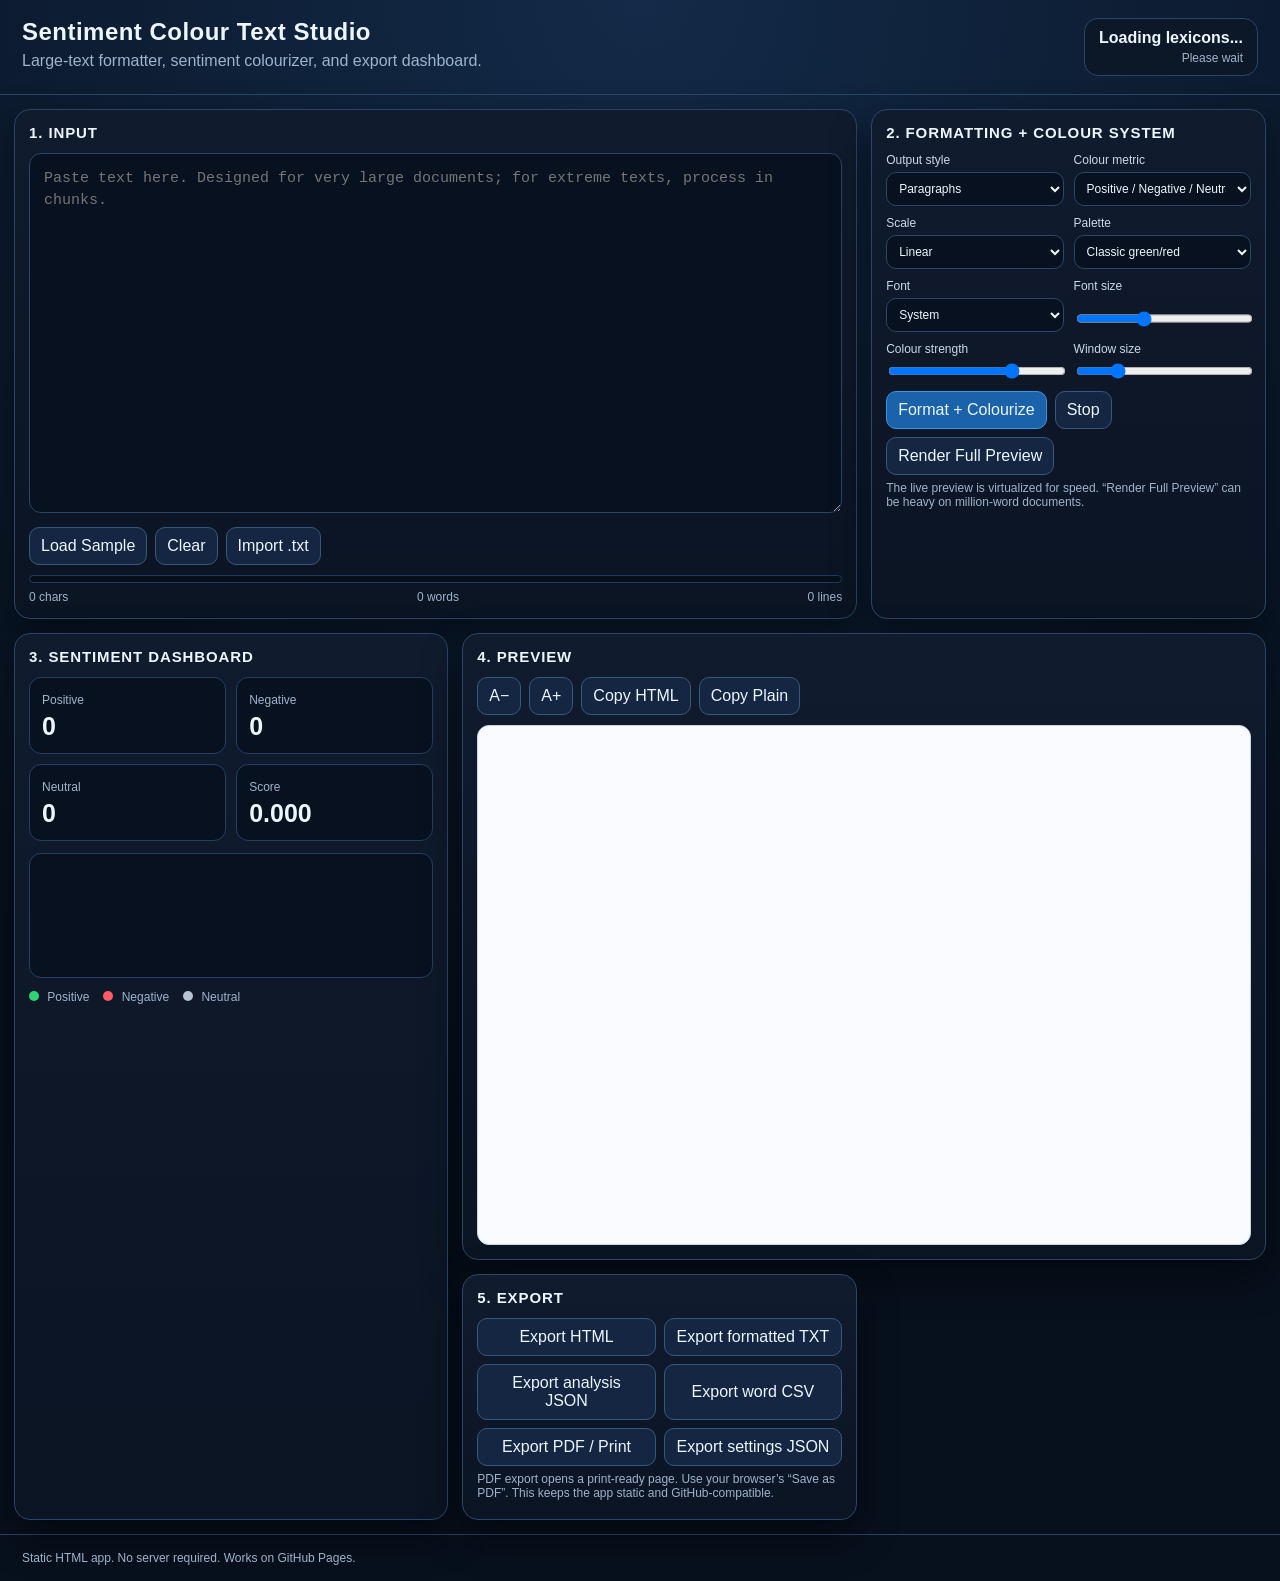
==== index.html @ 7f9155cd "Add files via upload" ====
<!doctype html>
<html lang="en">
<head>
<meta charset="utf-8">
<meta name="viewport" content="width=device-width, initial-scale=1">
<title>Sentiment Colour Text Studio</title>
<link rel="stylesheet" href="style.css">
</head>
<body>
<header class="topbar">
  <div>
    <h1>Sentiment Colour Text Studio</h1>
    <p>Large-text formatter, sentiment colourizer, and export dashboard.</p>
  </div>
  <div class="status-card">
    <b id="readyState">Loading lexicons...</b>
    <span id="lexiconStats">Please wait</span>
  </div>
</header>

<main class="layout">
  <section class="panel input-panel">
    <h2>1. Input</h2>
    <textarea id="inputText" spellcheck="true" placeholder="Paste text here. Designed for very large documents; for extreme texts, process in chunks."></textarea>
    <div class="row">
      <button id="sampleBtn">Load Sample</button>
      <button id="clearBtn">Clear</button>
      <label class="file">
        Import .txt
        <input id="fileInput" type="file" accept=".txt,.md,.csv,.html">
      </label>
    </div>
    <div class="meter">
      <div id="limitBar"></div>
    </div>
    <div class="mini-stats">
      <span id="charCount">0 chars</span>
      <span id="wordCount">0 words</span>
      <span id="lineCount">0 lines</span>
    </div>
  </section>

  <section class="panel controls-panel">
    <h2>2. Formatting + Colour System</h2>
    <div class="control-grid">
      <label>Output style
        <select id="formatMode">
          <option value="paragraphs">Paragraphs</option>
          <option value="sentences">Sentence blocks</option>
          <option value="poetry">Line preserved</option>
          <option value="compact">Compact flowing text</option>
        </select>
      </label>
      <label>Colour metric
        <select id="metricMode">
          <option value="sentiment">Positive / Negative / Neutral</option>
          <option value="intensity">Sentiment intensity</option>
          <option value="density">Local sentiment density</option>
          <option value="random">Random word colour</option>
          <option value="hybrid">Hybrid sentiment + random</option>
        </select>
      </label>
      <label>Scale
        <select id="scaleMode">
          <option value="linear">Linear</option>
          <option value="sqrt">Square-root</option>
          <option value="log">Logarithmic</option>
          <option value="binary">Binary</option>
        </select>
      </label>
      <label>Palette
        <select id="paletteMode">
          <option value="classic">Classic green/red</option>
          <option value="heat">Heat map</option>
          <option value="coolwarm">Cool / Warm</option>
          <option value="neon">Neon</option>
          <option value="print">Print-safe</option>
        </select>
      </label>
      <label>Font
        <select id="fontMode">
          <option value="system">System</option>
          <option value="serif">Serif</option>
          <option value="mono">Monospace</option>
          <option value="book">Book style</option>
        </select>
      </label>
      <label>Font size
        <input id="fontSize" type="range" min="12" max="28" value="18">
      </label>
      <label>Colour strength
        <input id="strength" type="range" min="0" max="100" value="72">
      </label>
      <label>Window size
        <input id="windowSize" type="range" min="3" max="31" step="2" value="9">
      </label>
    </div>
    <div class="row">
      <button id="processBtn" class="primary">Format + Colourize</button>
      <button id="stopBtn">Stop</button>
      <button id="renderAllBtn">Render Full Preview</button>
    </div>
    <p class="note">The live preview is virtualized for speed. “Render Full Preview” can be heavy on million-word documents.</p>
  </section>

  <section class="panel dashboard-panel">
    <h2>3. Sentiment Dashboard</h2>
    <div class="cards">
      <div class="card"><span>Positive</span><b id="posCount">0</b></div>
      <div class="card"><span>Negative</span><b id="negCount">0</b></div>
      <div class="card"><span>Neutral</span><b id="neuCount">0</b></div>
      <div class="card"><span>Score</span><b id="score">0.000</b></div>
    </div>
    <canvas id="chart" width="720" height="220"></canvas>
    <div class="legend">
      <span><i class="pos"></i> Positive</span>
      <span><i class="neg"></i> Negative</span>
      <span><i class="neu"></i> Neutral</span>
    </div>
  </section>

  <section class="panel preview-panel">
    <h2>4. Preview</h2>
    <div class="toolbar">
      <button id="zoomOut">A−</button>
      <button id="zoomIn">A+</button>
      <button id="copyHtmlBtn">Copy HTML</button>
      <button id="copyPlainBtn">Copy Plain</button>
    </div>
    <article id="preview" class="preview"></article>
  </section>

  <section class="panel exports-panel">
    <h2>5. Export</h2>
    <div class="export-grid">
      <button id="exportHtml">Export HTML</button>
      <button id="exportTxt">Export formatted TXT</button>
      <button id="exportJson">Export analysis JSON</button>
      <button id="exportCsv">Export word CSV</button>
      <button id="exportPdf">Export PDF / Print</button>
      <button id="exportProject">Export settings JSON</button>
    </div>
    <p class="note">PDF export opens a print-ready page. Use your browser’s “Save as PDF”. This keeps the app static and GitHub-compatible.</p>
  </section>
</main>

<footer>
  <span>Static HTML app. No server required. Works on GitHub Pages.</span>
</footer>

<script src="app.js"></script>
</body>
</html>
---- style.css ----
:root{
  --bg:#07101d;--panel:#101b2e;--panel2:#16243a;--line:#2b4568;--text:#edf5ff;--muted:#9eb3cc;
  --blue:#2e90ff;--green:#2bd576;--red:#ff5a66;--orange:#ff9f2e;--neutral:#b5c2d1;
}
*{box-sizing:border-box}
body{margin:0;background:radial-gradient(circle at top,#132a48,#07101d 65%);color:var(--text);font-family:Inter,Segoe UI,Arial,sans-serif}
.topbar{display:flex;justify-content:space-between;align-items:center;padding:18px 22px;border-bottom:1px solid var(--line);gap:16px}
h1{margin:0;font-size:24px;letter-spacing:.02em} h2{margin:0 0 12px;font-size:15px;letter-spacing:.06em;text-transform:uppercase}
p{margin:.35rem 0;color:var(--muted)} .status-card{border:1px solid var(--line);border-radius:14px;background:#0c1728;padding:10px 14px;text-align:right}
.status-card span{display:block;color:var(--muted);font-size:12px;margin-top:4px}
.layout{display:grid;grid-template-columns:1.1fr 1fr 1fr;gap:14px;padding:14px}
.panel{background:linear-gradient(180deg,var(--panel),#0b1423);border:1px solid var(--line);border-radius:16px;padding:14px;box-shadow:0 16px 40px #0007}
.input-panel,.preview-panel{grid-column:span 2}.dashboard-panel{grid-row:span 2}
textarea{width:100%;height:360px;resize:vertical;border:1px solid var(--line);border-radius:12px;background:#08111f;color:var(--text);padding:14px;font-size:15px;line-height:1.45}
button,.file,select,input[type=range]{font:inherit}
button,.file{border:1px solid #36587f;background:#142641;color:var(--text);border-radius:10px;padding:9px 11px;cursor:pointer;text-align:center}
button:hover,.file:hover{background:#1b3458}.primary{background:#1a63aa;border-color:#3d93e6}.file input{display:none}
.row{display:flex;flex-wrap:wrap;gap:8px;margin-top:10px}.control-grid{display:grid;grid-template-columns:1fr 1fr;gap:10px}
label{display:grid;gap:5px;color:#cbd9ea;font-size:12px} select{width:100%;background:#08111f;color:var(--text);border:1px solid var(--line);border-radius:10px;padding:8px}
input[type=range]{width:100%}.note{font-size:12px}.meter{height:8px;border-radius:99px;background:#06101b;border:1px solid #203a5f;margin-top:10px;overflow:hidden}
#limitBar{height:100%;width:0;background:linear-gradient(90deg,var(--green),var(--orange),var(--red))}
.mini-stats{display:flex;justify-content:space-between;color:var(--muted);font-size:12px;margin-top:7px}
.cards{display:grid;grid-template-columns:1fr 1fr;gap:10px}.card{background:#08111f;border:1px solid #243f62;border-radius:12px;padding:12px}.card span{color:var(--muted);font-size:12px}.card b{display:block;font-size:25px;margin-top:4px}
canvas{width:100%;height:auto;border:1px solid #243f62;border-radius:12px;background:#08111f;margin-top:12px}
.legend{display:flex;gap:14px;flex-wrap:wrap;font-size:12px;color:var(--muted);margin-top:8px}.legend i{display:inline-block;width:10px;height:10px;border-radius:50%;margin-right:5px}.pos{background:var(--green)}.neg{background:var(--red)}.neu{background:var(--neutral)}
.toolbar{display:flex;gap:8px;margin-bottom:10px;flex-wrap:wrap}.preview{min-height:520px;max-height:720px;overflow:auto;background:#f9fbff;color:#111827;border-radius:12px;padding:26px;border:1px solid #c9d6e8;line-height:1.7;font-size:18px}
.preview p{color:inherit;margin:0 0 1em}.preview .sentence{display:block;margin:0 0 .45em}.preview .word{border-radius:3px;padding:0 .06em}
.export-grid{display:grid;grid-template-columns:1fr 1fr;gap:8px}
footer{padding:16px 22px;color:var(--muted);border-top:1px solid var(--line);font-size:12px}
@media(max-width:1100px){.layout{grid-template-columns:1fr}.input-panel,.preview-panel{grid-column:auto}.dashboard-panel{grid-row:auto}}
@media print{body{background:white;color:black}.topbar,.input-panel,.controls-panel,.dashboard-panel,.exports-panel,.toolbar,footer{display:none}.layout{display:block}.preview-panel{border:none;box-shadow:none}.preview{max-height:none;overflow:visible;border:none;color:black}}
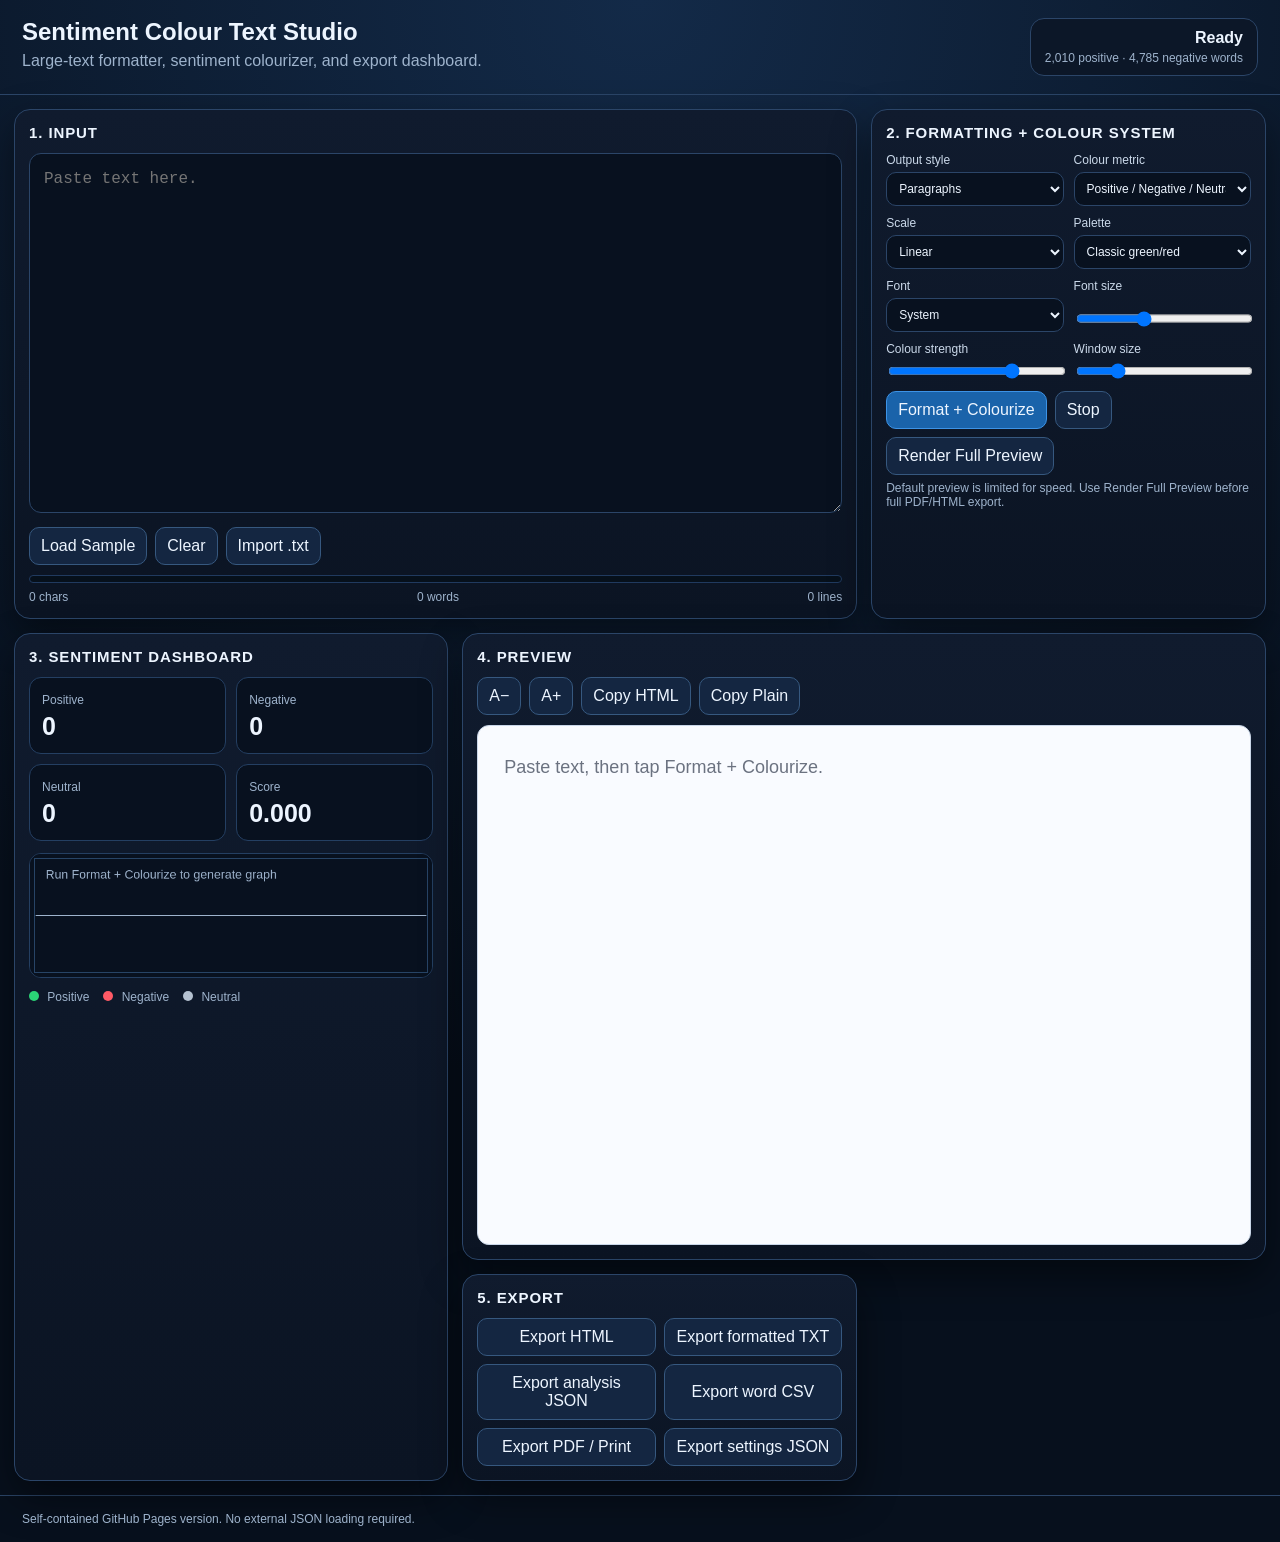
==== commit b061ddb4: "Add files via upload" ====
--- a/index.html
+++ b/index.html
@@ -4,150 +4,260 @@
 <meta charset="utf-8">
 <meta name="viewport" content="width=device-width, initial-scale=1">
 <title>Sentiment Colour Text Studio</title>
-<link rel="stylesheet" href="style.css">
+<style>
+:root{--bg:#07101d;--panel:#101b2e;--line:#2b4568;--text:#edf5ff;--muted:#9eb3cc;--blue:#2e90ff;--green:#2bd576;--red:#ff5a66;--neutral:#b5c2d1}
+*{box-sizing:border-box} body{margin:0;background:radial-gradient(circle at top,#132a48,#07101d 65%);color:var(--text);font-family:Inter,Segoe UI,Arial,sans-serif}
+.topbar{display:flex;justify-content:space-between;align-items:center;padding:18px 22px;border-bottom:1px solid var(--line);gap:16px}
+h1{margin:0;font-size:24px} h2{margin:0 0 12px;font-size:15px;letter-spacing:.06em;text-transform:uppercase} p{margin:.35rem 0;color:var(--muted)}
+.status-card{border:1px solid var(--line);border-radius:14px;background:#0c1728;padding:10px 14px;text-align:right} .status-card span{display:block;color:var(--muted);font-size:12px;margin-top:4px}
+.layout{display:grid;grid-template-columns:1.1fr 1fr 1fr;gap:14px;padding:14px}
+.panel{background:linear-gradient(180deg,var(--panel),#0b1423);border:1px solid var(--line);border-radius:16px;padding:14px;box-shadow:0 16px 40px #0007}
+.input-panel,.preview-panel{grid-column:span 2} .dashboard-panel{grid-row:span 2}
+textarea{width:100%;height:360px;min-height:360px;resize:vertical;border:1px solid var(--line);border-radius:12px;background:#08111f;color:var(--text);padding:14px;font-size:16px;line-height:1.45}
+button,.file,select,input[type=range]{font:inherit} button,.file{border:1px solid #36587f;background:#142641;color:var(--text);border-radius:10px;padding:9px 11px;cursor:pointer;text-align:center}
+button:hover,.file:hover{background:#1b3458} .primary{background:#1a63aa;border-color:#3d93e6} .file input{display:none}
+.row{display:flex;flex-wrap:wrap;gap:8px;margin-top:10px} .control-grid{display:grid;grid-template-columns:1fr 1fr;gap:10px}
+label{display:grid;gap:5px;color:#cbd9ea;font-size:12px} select{width:100%;background:#08111f;color:var(--text);border:1px solid var(--line);border-radius:10px;padding:8px}
+input[type=range]{width:100%} .note{font-size:12px;color:var(--muted)} .meter{height:8px;border-radius:99px;background:#06101b;border:1px solid #203a5f;margin-top:10px;overflow:hidden}
+#limitBar{height:100%;width:0;background:linear-gradient(90deg,var(--green),#ff9f2e,var(--red))}
+.mini-stats{display:flex;justify-content:space-between;color:var(--muted);font-size:12px;margin-top:7px}
+.cards{display:grid;grid-template-columns:1fr 1fr;gap:10px} .card{background:#08111f;border:1px solid #243f62;border-radius:12px;padding:12px} .card span{color:var(--muted);font-size:12px} .card b{display:block;font-size:25px;margin-top:4px}
+canvas{width:100%;height:auto;border:1px solid #243f62;border-radius:12px;background:#08111f;margin-top:12px}
+.legend{display:flex;gap:14px;flex-wrap:wrap;font-size:12px;color:var(--muted);margin-top:8px} .legend i{display:inline-block;width:10px;height:10px;border-radius:50%;margin-right:5px} .pos{background:var(--green)} .neg{background:var(--red)} .neu{background:var(--neutral)}
+.toolbar{display:flex;gap:8px;margin-bottom:10px;flex-wrap:wrap} .preview{min-height:520px;max-height:720px;overflow:auto;background:#f9fbff;color:#111827;border-radius:12px;padding:26px;border:1px solid #c9d6e8;line-height:1.7;font-size:18px}
+.preview:empty::before{content:"Paste text, then tap Format + Colourize.";color:#6b7280} .preview p{color:inherit;margin:0 0 1em} .preview .sentence{display:block;margin:0 0 .45em} .preview .word{border-radius:3px;padding:0 .06em}
+.export-grid{display:grid;grid-template-columns:1fr 1fr;gap:8px} footer{padding:16px 22px;color:var(--muted);border-top:1px solid var(--line);font-size:12px}
+@media(max-width:1100px){.layout{grid-template-columns:1fr}.input-panel,.preview-panel{grid-column:auto}.dashboard-panel{grid-row:auto}}
+@media(max-width:700px){.topbar{align-items:flex-start}h1{font-size:34px;line-height:1.1}.layout{padding:0;gap:14px}.panel{border-radius:24px;padding:26px 30px}textarea{height:540px;font-size:24px;line-height:1.45}button,.file,select{font-size:28px;padding:18px 22px}label{font-size:24px}.mini-stats{font-size:20px}.preview{min-height:720px;font-size:22px}}
+@media print{body{background:white;color:black}.topbar,.input-panel,.controls-panel,.dashboard-panel,.exports-panel,.toolbar,footer{display:none}.layout{display:block}.preview-panel{border:none;box-shadow:none}.preview{max-height:none;overflow:visible;border:none;color:black}}
+</style>
 </head>
 <body>
 <header class="topbar">
-  <div>
-    <h1>Sentiment Colour Text Studio</h1>
-    <p>Large-text formatter, sentiment colourizer, and export dashboard.</p>
-  </div>
-  <div class="status-card">
-    <b id="readyState">Loading lexicons...</b>
-    <span id="lexiconStats">Please wait</span>
-  </div>
+  <div><h1>Sentiment Colour Text Studio</h1><p>Large-text formatter, sentiment colourizer, and export dashboard.</p></div>
+  <div class="status-card"><b id="readyState">Ready</b><span id="lexiconStats">2,010 positive · 4,785 negative words</span></div>
 </header>
 
 <main class="layout">
   <section class="panel input-panel">
     <h2>1. Input</h2>
-    <textarea id="inputText" spellcheck="true" placeholder="Paste text here. Designed for very large documents; for extreme texts, process in chunks."></textarea>
+    <textarea id="inputText" spellcheck="true" placeholder="Paste text here."></textarea>
     <div class="row">
-      <button id="sampleBtn">Load Sample</button>
-      <button id="clearBtn">Clear</button>
-      <label class="file">
-        Import .txt
-        <input id="fileInput" type="file" accept=".txt,.md,.csv,.html">
-      </label>
+      <button id="sampleBtn">Load Sample</button><button id="clearBtn">Clear</button>
+      <label class="file">Import .txt<input id="fileInput" type="file" accept=".txt,.md,.csv,.html"></label>
     </div>
-    <div class="meter">
-      <div id="limitBar"></div>
-    </div>
-    <div class="mini-stats">
-      <span id="charCount">0 chars</span>
-      <span id="wordCount">0 words</span>
-      <span id="lineCount">0 lines</span>
-    </div>
+    <div class="meter"><div id="limitBar"></div></div>
+    <div class="mini-stats"><span id="charCount">0 chars</span><span id="wordCount">0 words</span><span id="lineCount">0 lines</span></div>
   </section>
 
   <section class="panel controls-panel">
     <h2>2. Formatting + Colour System</h2>
     <div class="control-grid">
-      <label>Output style
-        <select id="formatMode">
-          <option value="paragraphs">Paragraphs</option>
-          <option value="sentences">Sentence blocks</option>
-          <option value="poetry">Line preserved</option>
-          <option value="compact">Compact flowing text</option>
-        </select>
-      </label>
-      <label>Colour metric
-        <select id="metricMode">
-          <option value="sentiment">Positive / Negative / Neutral</option>
-          <option value="intensity">Sentiment intensity</option>
-          <option value="density">Local sentiment density</option>
-          <option value="random">Random word colour</option>
-          <option value="hybrid">Hybrid sentiment + random</option>
-        </select>
-      </label>
-      <label>Scale
-        <select id="scaleMode">
-          <option value="linear">Linear</option>
-          <option value="sqrt">Square-root</option>
-          <option value="log">Logarithmic</option>
-          <option value="binary">Binary</option>
-        </select>
-      </label>
-      <label>Palette
-        <select id="paletteMode">
-          <option value="classic">Classic green/red</option>
-          <option value="heat">Heat map</option>
-          <option value="coolwarm">Cool / Warm</option>
-          <option value="neon">Neon</option>
-          <option value="print">Print-safe</option>
-        </select>
-      </label>
-      <label>Font
-        <select id="fontMode">
-          <option value="system">System</option>
-          <option value="serif">Serif</option>
-          <option value="mono">Monospace</option>
-          <option value="book">Book style</option>
-        </select>
-      </label>
-      <label>Font size
-        <input id="fontSize" type="range" min="12" max="28" value="18">
-      </label>
-      <label>Colour strength
-        <input id="strength" type="range" min="0" max="100" value="72">
-      </label>
-      <label>Window size
-        <input id="windowSize" type="range" min="3" max="31" step="2" value="9">
-      </label>
+      <label>Output style<select id="formatMode"><option value="paragraphs">Paragraphs</option><option value="sentences">Sentence blocks</option><option value="poetry">Line preserved</option><option value="compact">Compact flowing text</option></select></label>
+      <label>Colour metric<select id="metricMode"><option value="sentiment">Positive / Negative / Neutral</option><option value="intensity">Sentiment intensity</option><option value="density">Local sentiment density</option><option value="random">Random word colour</option><option value="hybrid">Hybrid sentiment + random</option></select></label>
+      <label>Scale<select id="scaleMode"><option value="linear">Linear</option><option value="sqrt">Square-root</option><option value="log">Logarithmic</option><option value="binary">Binary</option></select></label>
+      <label>Palette<select id="paletteMode"><option value="classic">Classic green/red</option><option value="heat">Heat map</option><option value="coolwarm">Cool / Warm</option><option value="neon">Neon</option><option value="print">Print-safe</option></select></label>
+      <label>Font<select id="fontMode"><option value="system">System</option><option value="serif">Serif</option><option value="mono">Monospace</option><option value="book">Book style</option></select></label>
+      <label>Font size<input id="fontSize" type="range" min="12" max="28" value="18"></label>
+      <label>Colour strength<input id="strength" type="range" min="0" max="100" value="72"></label>
+      <label>Window size<input id="windowSize" type="range" min="3" max="31" step="2" value="9"></label>
     </div>
-    <div class="row">
-      <button id="processBtn" class="primary">Format + Colourize</button>
-      <button id="stopBtn">Stop</button>
-      <button id="renderAllBtn">Render Full Preview</button>
-    </div>
-    <p class="note">The live preview is virtualized for speed. “Render Full Preview” can be heavy on million-word documents.</p>
+    <div class="row"><button id="processBtn" class="primary">Format + Colourize</button><button id="stopBtn">Stop</button><button id="renderAllBtn">Render Full Preview</button></div>
+    <p class="note">Default preview is limited for speed. Use Render Full Preview before full PDF/HTML export.</p>
   </section>
 
   <section class="panel dashboard-panel">
     <h2>3. Sentiment Dashboard</h2>
-    <div class="cards">
-      <div class="card"><span>Positive</span><b id="posCount">0</b></div>
-      <div class="card"><span>Negative</span><b id="negCount">0</b></div>
-      <div class="card"><span>Neutral</span><b id="neuCount">0</b></div>
-      <div class="card"><span>Score</span><b id="score">0.000</b></div>
-    </div>
+    <div class="cards"><div class="card"><span>Positive</span><b id="posCount">0</b></div><div class="card"><span>Negative</span><b id="negCount">0</b></div><div class="card"><span>Neutral</span><b id="neuCount">0</b></div><div class="card"><span>Score</span><b id="score">0.000</b></div></div>
     <canvas id="chart" width="720" height="220"></canvas>
-    <div class="legend">
-      <span><i class="pos"></i> Positive</span>
-      <span><i class="neg"></i> Negative</span>
-      <span><i class="neu"></i> Neutral</span>
-    </div>
+    <div class="legend"><span><i class="pos"></i> Positive</span><span><i class="neg"></i> Negative</span><span><i class="neu"></i> Neutral</span></div>
   </section>
 
   <section class="panel preview-panel">
     <h2>4. Preview</h2>
-    <div class="toolbar">
-      <button id="zoomOut">A−</button>
-      <button id="zoomIn">A+</button>
-      <button id="copyHtmlBtn">Copy HTML</button>
-      <button id="copyPlainBtn">Copy Plain</button>
-    </div>
+    <div class="toolbar"><button id="zoomOut">A−</button><button id="zoomIn">A+</button><button id="copyHtmlBtn">Copy HTML</button><button id="copyPlainBtn">Copy Plain</button></div>
     <article id="preview" class="preview"></article>
   </section>
 
   <section class="panel exports-panel">
     <h2>5. Export</h2>
-    <div class="export-grid">
-      <button id="exportHtml">Export HTML</button>
-      <button id="exportTxt">Export formatted TXT</button>
-      <button id="exportJson">Export analysis JSON</button>
-      <button id="exportCsv">Export word CSV</button>
-      <button id="exportPdf">Export PDF / Print</button>
-      <button id="exportProject">Export settings JSON</button>
-    </div>
-    <p class="note">PDF export opens a print-ready page. Use your browser’s “Save as PDF”. This keeps the app static and GitHub-compatible.</p>
+    <div class="export-grid"><button id="exportHtml">Export HTML</button><button id="exportTxt">Export formatted TXT</button><button id="exportJson">Export analysis JSON</button><button id="exportCsv">Export word CSV</button><button id="exportPdf">Export PDF / Print</button><button id="exportProject">Export settings JSON</button></div>
   </section>
 </main>
-
-<footer>
-  <span>Static HTML app. No server required. Works on GitHub Pages.</span>
-</footer>
-
-<script src="app.js"></script>
+<footer>Self-contained GitHub Pages version. No external JSON loading required.</footer>
+
+<script>
+const POSITIVE_WORDS = ["washington, usa,","2005, chiba, japan.","see the paper below:","frequently in social media content.","a+","abound","abounds","abundance","abundant","accessable","accessible","acclaim","acclaimed","acclamation","accolade","accolades","accommodative","accomodative","accomplish","accomplished","accomplishment","accomplishments","accurate","accurately","achievable","achievement","achievements","achievible","acumen","adaptable","adaptive","adequate","adjustable","admirable","admirably","admiration","admire","admirer","admiring","admiringly","adorable","adore","adored","adorer","adoring","adoringly","adroit","adroitly","adulate","adulation","adulatory","advanced","advantage","advantageous","advantageously","advantages","adventuresome","adventurous","advocate","advocated","advocates","affability","affable","affably","affectation","affection","affectionate","affinity","affirm","affirmation","affirmative","affluence","affluent","afford","affordable","affordably","afordable","agile","agilely","agility","agreeable","agreeableness","agreeably","all-around","alluring","alluringly","altruistic","altruistically","amaze","amazed","amazement","amazes","amazing","amazingly","ambitious","ambitiously","ameliorate","amenable","amenity","amiability","amiabily","amiable","amicability","amicable","amicably","amity","ample","amply","amuse","amusing","amusingly","angel","angelic","apotheosis","appeal","appealing","applaud","appreciable","appreciate","appreciated","appreciates","appreciative","appreciatively","appropriate","approval","approve","ardent","ardently","ardor","articulate","aspiration","aspirations","aspire","assurance","assurances","assure","assuredly","assuring","astonish","astonished","astonishing","astonishingly","astonishment","astound","astounded","astounding","astoundingly","astutely","attentive","attraction","attractive","attractively","attune","audible","audibly","auspicious","authentic","authoritative","autonomous","available","aver","avid","avidly","award","awarded","awards","awe","awed","awesome","awesomely","awesomeness","awestruck","awsome","backbone","balanced","bargain","beauteous","beautiful","beautifullly","beautifully","beautify","beauty","beckon","beckoned","beckoning","beckons","believable","believeable","beloved","benefactor","beneficent","beneficial","beneficially","beneficiary","benefit","benefits","benevolence","benevolent","benifits","best","best-known","best-performing","best-selling","better","better-known","better-than-expected","beutifully","blameless","bless","blessing","bliss","blissful","blissfully","blithe","blockbuster","bloom","blossom","bolster","bonny","bonus","bonuses","boom","booming","boost","boundless","bountiful","brainiest","brainy","brand-new","brave","bravery","bravo","breakthrough","breakthroughs","breathlessness","breathtaking","breathtakingly","breeze","bright","brighten","brighter","brightest","brilliance","brilliances","brilliant","brilliantly","brisk","brotherly","bullish","buoyant","cajole","calm","calming","calmness","capability","capable","capably","captivate","captivating","carefree","cashback","cashbacks","catchy","celebrate","celebrated","celebration","celebratory","champ","champion","charisma","charismatic","charitable","charm","charming","charmingly","chaste","cheaper","cheapest","cheer","cheerful","cheery","cherish","cherished","cherub","chic","chivalrous","chivalry","civility","civilize","clarity","classic","classy","clean","cleaner","cleanest","cleanliness","cleanly","clear","clear-cut","cleared","clearer","clearly","clears","clever","cleverly","cohere","coherence","coherent","cohesive","colorful","comely","comfort","comfortable","comfortably","comforting","comfy","commend","commendable","commendably","commitment","commodious","compact","compactly","compassion","compassionate","compatible","competitive","complement","complementary","complemented","complements","compliant","compliment","complimentary","comprehensive","conciliate","conciliatory","concise","confidence","confident","congenial","congratulate","congratulation","congratulations","congratulatory","conscientious","considerate","consistent","consistently","constructive","consummate","contentment","continuity","contrasty","contribution","convenience","convenient","conveniently","convience","convienient","convient","convincing","convincingly","cool","coolest","cooperative","cooperatively","cornerstone","correct","correctly","cost-effective","cost-saving","counter-attack","counter-attacks","courage","courageous","courageously","courageousness","courteous","courtly","covenant","cozy","creative","credence","credible","crisp","crisper","cure","cure-all","cushy","cute","cuteness","danke","danken","daring","daringly","darling","dashing","dauntless","dawn","dazzle","dazzled","dazzling","dead-cheap","dead-on","decency","decent","decisive","decisiveness","dedicated","defeat","defeated","defeating","defeats","defender","deference","deft","deginified","delectable","delicacy","delicate","delicious","delight","delighted","delightful","delightfully","delightfulness","dependable","dependably","deservedly","deserving","desirable","desiring","desirous","destiny","detachable","devout","dexterous","dexterously","dextrous","dignified","dignify","dignity","diligence","diligent","diligently","diplomatic","dirt-cheap","distinction","distinctive","distinguished","diversified","divine","divinely","dominate","dominated","dominates","dote","dotingly","doubtless","dreamland","dumbfounded","dumbfounding","dummy-proof","durable","dynamic","eager","eagerly","eagerness","earnest","earnestly","earnestness","ease","eased","eases","easier","easiest","easiness","easing","easy","easy-to-use","easygoing","ebullience","ebullient","ebulliently","ecenomical","economical","ecstasies","ecstasy","ecstatic","ecstatically","edify","educated","effective","effectively","effectiveness","effectual","efficacious","efficient","efficiently","effortless","effortlessly","effusion","effusive","effusively","effusiveness","elan","elate","elated","elatedly","elation","electrify","elegance","elegant","elegantly","elevate","elite","eloquence","eloquent","eloquently","embolden","eminence","eminent","empathize","empathy","empower","empowerment","enchant","enchanted","enchanting","enchantingly","encourage","encouragement","encouraging","encouragingly","endear","endearing","endorse","endorsed","endorsement","endorses","endorsing","energetic","energize","energy-efficient","energy-saving","engaging","engrossing","enhance","enhanced","enhancement","enhances","enjoy","enjoyable","enjoyably","enjoyed","enjoying","enjoyment","enjoys","enlighten","enlightenment","enliven","ennoble","enough","enrapt","enrapture","enraptured","enrich","enrichment","enterprising","entertain","entertaining","entertains","enthral","enthrall","enthralled","enthuse","enthusiasm","enthusiast","enthusiastic","enthusiastically","entice","enticed","enticing","enticingly","entranced","entrancing","entrust","enviable","enviably","envious","enviously","enviousness","envy","equitable","ergonomical","err-free","erudite","ethical","eulogize","euphoria","euphoric","euphorically","evaluative","evenly","eventful","everlasting","evocative","exalt","exaltation","exalted","exaltedly","exalting","exaltingly","examplar","examplary","excallent","exceed","exceeded","exceeding","exceedingly","exceeds","excel","exceled","excelent","excellant","excelled","excellence","excellency","excellent","excellently","excels","exceptional","exceptionally","excite","excited","excitedly","excitedness","excitement","excites","exciting","excitingly","exellent","exemplar","exemplary","exhilarate","exhilarating","exhilaratingly","exhilaration","exonerate","expansive","expeditiously","expertly","exquisite","exquisitely","extol","extoll","extraordinarily","extraordinary","exuberance","exuberant","exuberantly","exult","exultant","exultation","exultingly","eye-catch","eye-catching","eyecatch","eyecatching","fabulous","fabulously","facilitate","fair","fairly","fairness","faith","faithful","faithfully","faithfulness","fame","famed","famous","famously","fancier","fancinating","fancy","fanfare","fans","fantastic","fantastically","fascinate","fascinating","fascinatingly","fascination","fashionable","fashionably","fast","fast-growing","fast-paced","faster","fastest","fastest-growing","faultless","fav","fave","favor","favorable","favored","favorite","favorited","favour","fearless","fearlessly","feasible","feasibly","feat","feature-rich","fecilitous","feisty","felicitate","felicitous","felicity","fertile","fervent","fervently","fervid","fervidly","fervor","festive","fidelity","fiery","fine","fine-looking","finely","finer","finest","firmer","first-class","first-in-class","first-rate","flashy","flatter","flattering","flatteringly","flawless","flawlessly","flexibility","flexible","flourish","flourishing","fluent","flutter","fond","fondly","fondness","foolproof","foremost","foresight","formidable","fortitude","fortuitous","fortuitously","fortunate","fortunately","fortune","fragrant","free","freed","freedom","freedoms","fresh","fresher","freshest","friendliness","friendly","frolic","frugal","fruitful","ftw","fulfillment","fun","futurestic","futuristic","gaiety","gaily","gain","gained","gainful","gainfully","gaining","gains","gallant","gallantly","galore","geekier","geeky","gem","gems","generosity","generous","generously","genial","genius","gentle","gentlest","genuine","gifted","glad","gladden","gladly","gladness","glamorous","glee","gleeful","gleefully","glimmer","glimmering","glisten","glistening","glitter","glitz","glorify","glorious","gloriously","glory","glow","glowing","glowingly","god-given","god-send","godlike","godsend","gold","golden","good","goodly","goodness","goodwill","goood","gooood","gorgeous","gorgeously","grace","graceful","gracefully","gracious","graciously","graciousness","grand","grandeur","grateful","gratefully","gratification","gratified","gratifies","gratify","gratifying","gratifyingly","gratitude","great","greatest","greatness","grin","groundbreaking","guarantee","guidance","guiltless","gumption","gush","gusto","gutsy","hail","halcyon","hale","hallmark","hallmarks","hallowed","handier","handily","hands-down","handsome","handsomely","handy","happier","happily","happiness","happy","hard-working","hardier","hardy","harmless","harmonious","harmoniously","harmonize","harmony","headway","heal","healthful","healthy","hearten","heartening","heartfelt","heartily","heartwarming","heaven","heavenly","helped","helpful","helping","hero","heroic","heroically","heroine","heroize","heros","high-quality","high-spirited","hilarious","holy","homage","honest","honesty","honor","honorable","honored","honoring","hooray","hopeful","hospitable","hot","hotcake","hotcakes","hottest","hug","humane","humble","humility","humor","humorous","humorously","humour","humourous","ideal","idealize","ideally","idol","idolize","idolized","idyllic","illuminate","illuminati","illuminating","illumine","illustrious","ilu","imaculate","imaginative","immaculate","immaculately","immense","impartial","impartiality","impartially","impassioned","impeccable","impeccably","important","impress","impressed","impresses","impressive","impressively","impressiveness","improve","improved","improvement","improvements","improves","improving","incredible","incredibly","indebted","individualized","indulgence","indulgent","industrious","inestimable","inestimably","inexpensive","infallibility","infallible","infallibly","influential","ingenious","ingeniously","ingenuity","ingenuous","ingenuously","innocuous","innovation","innovative","inpressed","insightful","insightfully","inspiration","inspirational","inspire","inspiring","instantly","instructive","instrumental","integral","integrated","intelligence","intelligent","intelligible","interesting","interests","intimacy","intimate","intricate","intrigue","intriguing","intriguingly","intuitive","invaluable","invaluablely","inventive","invigorate","invigorating","invincibility","invincible","inviolable","inviolate","invulnerable","irreplaceable","irreproachable","irresistible","irresistibly","issue-free","jaw-droping","jaw-dropping","jollify","jolly","jovial","joy","joyful","joyfully","joyous","joyously","jubilant","jubilantly","jubilate","jubilation","jubiliant","judicious","justly","keen","keenly","keenness","kid-friendly","kindliness","kindly","kindness","knowledgeable","kudos","large-capacity","laud","laudable","laudably","lavish","lavishly","law-abiding","lawful","lawfully","lead","leading","leads","lean","led","legendary","leverage","levity","liberate","liberation","liberty","lifesaver","light-hearted","lighter","likable","like","liked","likes","liking","lionhearted","lively","logical","long-lasting","lovable","lovably","love","loved","loveliness","lovely","lover","loves","loving","low-cost","low-price","low-priced","low-risk","lower-priced","loyal","loyalty","lucid","lucidly","luck","luckier","luckiest","luckiness","lucky","lucrative","luminous","lush","luster","lustrous","luxuriant","luxuriate","luxurious","luxuriously","luxury","lyrical","magic","magical","magnanimous","magnanimously","magnificence","magnificent","magnificently","majestic","majesty","manageable","maneuverable","marvel","marveled","marvelled","marvellous","marvelous","marvelously","marvelousness","marvels","master","masterful","masterfully","masterpiece","masterpieces","masters","mastery","matchless","mature","maturely","maturity","meaningful","memorable","merciful","mercifully","mercy","merit","meritorious","merrily","merriment","merriness","merry","mesmerize","mesmerized","mesmerizes","mesmerizing","mesmerizingly","meticulous","meticulously","mightily","mighty","mind-blowing","miracle","miracles","miraculous","miraculously","miraculousness","modern","modest","modesty","momentous","monumental","monumentally","morality","motivated","multi-purpose","navigable","neat","neatest","neatly","nice","nicely","nicer","nicest","nifty","nimble","noble","nobly","noiseless","non-violence","non-violent","notably","noteworthy","nourish","nourishing","nourishment","novelty","nurturing","oasis","obsession","obsessions","obtainable","openly","openness","optimal","optimism","optimistic","opulent","orderly","originality","outdo","outdone","outperform","outperformed","outperforming","outperforms","outshine","outshone","outsmart","outstanding","outstandingly","outstrip","outwit","ovation","overjoyed","overtake","overtaken","overtakes","overtaking","overtook","overture","pain-free","painless","painlessly","palatial","pamper","pampered","pamperedly","pamperedness","pampers","panoramic","paradise","paramount","pardon","passion","passionate","passionately","patience","patient","patiently","patriot","patriotic","peace","peaceable","peaceful","peacefully","peacekeepers","peach","peerless","pep","pepped","pepping","peppy","peps","perfect","perfection","perfectly","permissible","perseverance","persevere","personages","personalized","phenomenal","phenomenally","picturesque","piety","pinnacle","playful","playfully","pleasant","pleasantly","pleased","pleases","pleasing","pleasingly","pleasurable","pleasurably","pleasure","plentiful","pluses","plush","plusses","poetic","poeticize","poignant","poise","poised","polished","polite","politeness","popular","portable","posh","positive","positively","positives","powerful","powerfully","praise","praiseworthy","praising","pre-eminent","precious","precise","precisely","preeminent","prefer","preferable","preferably","prefered","preferes","preferring","prefers","premier","prestige","prestigious","prettily","pretty","priceless","pride","principled","privilege","privileged","prize","proactive","problem-free","problem-solver","prodigious","prodigiously","prodigy","productive","productively","proficient","proficiently","profound","profoundly","profuse","profusion","progress","progressive","prolific","prominence","prominent","promise","promised","promises","promising","promoter","prompt","promptly","proper","properly","propitious","propitiously","pros","prosper","prosperity","prosperous","prospros","protect","protection","protective","proud","proven","proves","providence","proving","prowess","prudence","prudent","prudently","punctual","pure","purify","purposeful","quaint","qualified","qualify","quicker","quiet","quieter","radiance","radiant","rapid","rapport","rapt","rapture","raptureous","raptureously","rapturous","rapturously","rational","razor-sharp","reachable","readable","readily","ready","reaffirm","reaffirmation","realistic","realizable","reasonable","reasonably","reasoned","reassurance","reassure","receptive","reclaim","recomend","recommend","recommendation","recommendations","recommended","reconcile","reconciliation","record-setting","recover","recovery","rectification","rectify","rectifying","redeem","redeeming","redemption","refine","refined","refinement","reform","reformed","reforming","reforms","refresh","refreshed","refreshing","refund","refunded","regal","regally","regard","rejoice","rejoicing","rejoicingly","rejuvenate","rejuvenated","rejuvenating","relaxed","relent","reliable","reliably","relief","relish","remarkable","remarkably","remedy","remission","remunerate","renaissance","renewed","renown","renowned","replaceable","reputable","reputation","resilient","resolute","resound","resounding","resourceful","resourcefulness","respect","respectable","respectful","respectfully","respite","resplendent","responsibly","responsive","restful","restored","restructure","restructured","restructuring","retractable","revel","revelation","revere","reverence","reverent","reverently","revitalize","revival","revive","revives","revolutionary","revolutionize","revolutionized","revolutionizes","reward","rewarding","rewardingly","rich","richer","richly","richness","right","righten","righteous","righteously","righteousness","rightful","rightfully","rightly","rightness","risk-free","robust","rock-star","rock-stars","rockstar","rockstars","romantic","romantically","romanticize","roomier","roomy","rosy","safe","safely","sagacity","sagely","saint","saintliness","saintly","salutary","salute","sane","satisfactorily","satisfactory","satisfied","satisfies","satisfy","satisfying","satisified","saver","savings","savior","savvy","scenic","seamless","seasoned","secure","securely","selective","self-determination","self-respect","self-satisfaction","self-sufficiency","self-sufficient","sensation","sensational","sensationally","sensations","sensible","sensibly","sensitive","serene","serenity","sexy","sharp","sharper","sharpest","shimmering","shimmeringly","shine","shiny","significant","silent","simpler","simplest","simplified","simplifies","simplify","simplifying","sincere","sincerely","sincerity","skill","skilled","skillful","skillfully","slammin","sleek","slick","smart","smarter","smartest","smartly","smile","smiles","smiling","smilingly","smitten","smooth","smoother","smoothes","smoothest","smoothly","snappy","snazzy","sociable","soft","softer","solace","solicitous","solicitously","solid","solidarity","soothe","soothingly","sophisticated","soulful","soundly","soundness","spacious","sparkle","sparkling","spectacular","spectacularly","speedily","speedy","spellbind","spellbinding","spellbindingly","spellbound","spirited","spiritual","splendid","splendidly","splendor","spontaneous","sporty","spotless","sprightly","stability","stabilize","stable","stainless","standout","state-of-the-art","stately","statuesque","staunch","staunchly","staunchness","steadfast","steadfastly","steadfastness","steadiest","steadiness","steady","stellar","stellarly","stimulate","stimulates","stimulating","stimulative","stirringly","straighten","straightforward","streamlined","striking","strikingly","striving","strong","stronger","strongest","stunned","stunning","stunningly","stupendous","stupendously","sturdier","sturdy","stylish","stylishly","stylized","suave","suavely","sublime","subsidize","subsidized","subsidizes","subsidizing","substantive","succeed","succeeded","succeeding","succeeds","succes","success","successes","successful","successfully","suffice","sufficed","suffices","sufficient","sufficiently","suitable","sumptuous","sumptuously","sumptuousness","super","superb","superbly","superior","superiority","supple","support","supported","supporter","supporting","supportive","supports","supremacy","supreme","supremely","supurb","supurbly","surmount","surpass","surreal","survival","survivor","sustainability","sustainable","swank","swankier","swankiest","swanky","sweeping","sweet","sweeten","sweetheart","sweetly","sweetness","swift","swiftness","talent","talented","talents","tantalize","tantalizing","tantalizingly","tempt","tempting","temptingly","tenacious","tenaciously","tenacity","tender","tenderly","terrific","terrifically","thank","thankful","thinner","thoughtful","thoughtfully","thoughtfulness","thrift","thrifty","thrill","thrilled","thrilling","thrillingly","thrills","thrive","thriving","thumb-up","thumbs-up","tickle","tidy","time-honored","timely","tingle","titillate","titillating","titillatingly","togetherness","tolerable","toll-free","top","top-notch","top-quality","topnotch","tops","tough","tougher","toughest","traction","tranquil","tranquility","transparent","treasure","tremendously","trendy","triumph","triumphal","triumphant","triumphantly","trivially","trophy","trouble-free","trump","trumpet","trust","trusted","trusting","trustingly","trustworthiness","trustworthy","trusty","truthful","truthfully","truthfulness","twinkly","ultra-crisp","unabashed","unabashedly","unaffected","unassailable","unbeatable","unbiased","unbound","uncomplicated","unconditional","undamaged","undaunted","understandable","undisputable","undisputably","undisputed","unencumbered","unequivocal","unequivocally","unfazed","unfettered","unforgettable","unity","unlimited","unmatched","unparalleled","unquestionable","unquestionably","unreal","unrestricted","unrivaled","unselfish","unwavering","upbeat","upgradable","upgradeable","upgraded","upheld","uphold","uplift","uplifting","upliftingly","upliftment","upscale","usable","useable","useful","user-friendly","user-replaceable","valiant","valiantly","valor","valuable","variety","venerate","verifiable","veritable","versatile","versatility","vibrant","vibrantly","victorious","victory","viewable","vigilance","vigilant","virtue","virtuous","virtuously","visionary","vivacious","vivid","vouch","vouchsafe","warm","warmer","warmhearted","warmly","warmth","wealthy","welcome","well","well-backlit","well-balanced","well-behaved","well-being","well-bred","well-connected","well-educated","well-established","well-informed","well-intentioned","well-known","well-made","well-managed","well-mannered","well-positioned","well-received","well-regarded","well-rounded","well-run","well-wishers","wellbeing","whoa","wholeheartedly","wholesome","whooa","whoooa","wieldy","willing","willingly","willingness","win","windfall","winnable","winner","winners","winning","wins","wisdom","wise","wisely","witty","won","wonder","wonderful","wonderfully","wonderous","wonderously","wonders","wondrous","woo","work","workable","worked","works","world-famous","worth","worth-while","worthiness","worthwhile","worthy","wow","wowed","wowing","wows","yay","youthful","zeal","zenith","zest","zippy"];
+const NEGATIVE_WORDS = ["washington, usa,","2005, chiba, japan.","see the paper below:","frequently in social media content.","2-faced","2-faces","abnormal","abolish","abominable","abominably","abominate","abomination","abort","aborted","aborts","abrade","abrasive","abrupt","abruptly","abscond","absence","absent-minded","absentee","absurd","absurdity","absurdly","absurdness","abuse","abused","abuses","abusive","abysmal","abysmally","abyss","accidental","accost","accursed","accusation","accusations","accuse","accuses","accusing","accusingly","acerbate","acerbic","acerbically","ache","ached","aches","achey","aching","acrid","acridly","acridness","acrimonious","acrimoniously","acrimony","adamant","adamantly","addict","addicted","addicting","addicts","admonish","admonisher","admonishingly","admonishment","admonition","adulterate","adulterated","adulteration","adulterier","adversarial","adversary","adverse","adversity","afflict","affliction","afflictive","affront","afraid","aggravate","aggravating","aggravation","aggression","aggressive","aggressiveness","aggressor","aggrieve","aggrieved","aggrivation","aghast","agonies","agonize","agonizing","agonizingly","agony","aground","ail","ailing","ailment","aimless","alarm","alarmed","alarming","alarmingly","alienate","alienated","alienation","allegation","allegations","allege","allergic","allergies","allergy","aloof","altercation","ambiguity","ambiguous","ambivalence","ambivalent","ambush","amiss","amputate","anarchism","anarchist","anarchistic","anarchy","anemic","anger","angrily","angriness","angry","anguish","animosity","annihilate","annihilation","annoy","annoyance","annoyances","annoyed","annoying","annoyingly","annoys","anomalous","anomaly","antagonism","antagonist","antagonistic","antagonize","antianti-american","anti-israeli","anti-occupation","anti-proliferation","anti-semites","anti-social","anti-us","anti-white","antipathy","antiquated","antithetical","anxieties","anxiety","anxious","anxiously","anxiousness","apathetic","apathetically","apathy","apocalypse","apocalyptic","apologist","apologists","appal","appall","appalled","appalling","appallingly","apprehension","apprehensions","apprehensive","apprehensively","arbitrary","arcane","archaic","arduous","arduously","argumentative","arrogance","arrogant","arrogantly","ashamed","asinine","asininely","asinininity","askance","asperse","aspersion","aspersions","assail","assassin","assassinate","assault","assult","astray","asunder","atrocious","atrocities","atrocity","atrophy","attack","attacks","audacious","audaciously","audaciousness","audacity","audiciously","austere","authoritarian","autocrat","autocratic","avalanche","avarice","avaricious","avariciously","avenge","averse","aversion","aweful","awful","awfully","awfulness","awkward","awkwardness","ax","babble","back-logged","back-wood","back-woods","backache","backaches","backaching","backbite","backbiting","backward","backwardness","backwood","backwoods","bad","badly","baffle","baffled","bafflement","baffling","bait","balk","banal","banalize","bane","banish","banishment","bankrupt","barbarian","barbaric","barbarically","barbarity","barbarous","barbarously","barren","baseless","bash","bashed","bashful","bashing","bastard","bastards","battered","battering","batty","bearish","beastly","bedlam","bedlamite","befoul","beg","beggar","beggarly","begging","beguile","belabor","belated","beleaguer","belie","belittle","belittled","belittling","bellicose","belligerence","belligerent","belligerently","bemoan","bemoaning","bemused","bent","berate","bereave","bereavement","bereft","berserk","beseech","beset","besiege","besmirch","bestial","betray","betrayal","betrayals","betrayer","betraying","betrays","bewail","beware","bewilder","bewildered","bewildering","bewilderingly","bewilderment","bewitch","bias","biased","biases","bicker","bickering","bid-rigging","bigotries","bigotry","bitch","bitchy","biting","bitingly","bitter","bitterly","bitterness","bizarre","blab","blabber","blackmail","blah","blame","blameworthy","bland","blandish","blaspheme","blasphemous","blasphemy","blasted","blatant","blatantly","blather","bleak","bleakly","bleakness","bleed","bleeding","bleeds","blemish","blind","blinding","blindingly","blindside","blister","blistering","bloated","blockage","blockhead","bloodshed","bloodthirsty","bloody","blotchy","blow","blunder","blundering","blunders","blunt","blur","bluring","blurred","blurring","blurry","blurs","blurt","boastful","boggle","bogus","boil","boiling","boisterous","bomb","bombard","bombardment","bombastic","bondage","bonkers","bore","bored","boredom","bores","boring","botch","bother","bothered","bothering","bothers","bothersome","bowdlerize","boycott","braggart","bragger","brainless","brainwash","brash","brashly","brashness","brat","bravado","brazen","brazenly","brazenness","breach","break","break-up","break-ups","breakdown","breaking","breaks","breakup","breakups","bribery","brimstone","bristle","brittle","broke","broken","broken-hearted","brood","browbeat","bruise","bruised","bruises","bruising","brusque","brutal","brutalising","brutalities","brutality","brutalize","brutalizing","brutally","brute","brutish","bs","buckle","bug","bugging","buggy","bugs","bulkier","bulkiness","bulky","bulkyness","bull****","bull---bullies","bullshit","bullshyt","bully","bullying","bullyingly","bum","bump","bumped","bumping","bumpping","bumps","bumpy","bungle","bungler","bungling","bunk","burden","burdensome","burdensomely","burn","burned","burning","burns","bust","busts","busybody","butcher","butchery","buzzing","byzantine","cackle","calamities","calamitous","calamitously","calamity","callous","calumniate","calumniation","calumnies","calumnious","calumniously","calumny","cancer","cancerous","cannibal","cannibalize","capitulate","capricious","capriciously","capriciousness","capsize","careless","carelessness","caricature","carnage","carp","cartoonish","cash-strapped","castigate","castrated","casualty","cataclysm","cataclysmal","cataclysmic","cataclysmically","catastrophe","catastrophes","catastrophic","catastrophically","catastrophies","caustic","caustically","cautionary","cave","censure","chafe","chaff","chagrin","challenging","chaos","chaotic","chasten","chastise","chastisement","chatter","chatterbox","cheap","cheapen","cheaply","cheat","cheated","cheater","cheating","cheats","checkered","cheerless","cheesy","chide","childish","chill","chilly","chintzy","choke","choleric","choppy","chore","chronic","chunky","clamor","clamorous","clash","cliche","cliched","clique","clog","clogged","clogs","cloud","clouding","cloudy","clueless","clumsy","clunky","coarse","cocky","coerce","coercion","coercive","cold","coldly","collapse","collude","collusion","combative","combust","comical","commiserate","commonplace","commotion","commotions","complacent","complain","complained","complaining","complains","complaint","complaints","complex","complicated","complication","complicit","compulsion","compulsive","concede","conceded","conceit","conceited","concen","concens","concern","concerned","concerns","concession","concessions","condemn","condemnable","condemnation","condemned","condemns","condescend","condescending","condescendingly","condescension","confess","confession","confessions","confined","conflict","conflicted","conflicting","conflicts","confound","confounded","confounding","confront","confrontation","confrontational","confuse","confused","confuses","confusing","confusion","confusions","congested","congestion","cons","conscons","conservative","conspicuous","conspicuously","conspiracies","conspiracy","conspirator","conspiratorial","conspire","consternation","contagious","contaminate","contaminated","contaminates","contaminating","contamination","contempt","contemptible","contemptuous","contemptuously","contend","contention","contentious","contort","contortions","contradict","contradiction","contradictory","contrariness","contravene","contrive","contrived","controversial","controversy","convoluted","corrode","corrosion","corrosions","corrosive","corrupt","corrupted","corrupting","corruption","corrupts","corruptted","costlier","costly","counter-productive","counterproductive","coupists","covetous","coward","cowardly","crabby","crack","cracked","cracks","craftily","craftly","crafty","cramp","cramped","cramping","cranky","crap","crappy","craps","crash","crashed","crashes","crashing","crass","craven","cravenly","craze","crazily","craziness","crazy","creak","creaking","creaks","credulous","creep","creeping","creeps","creepy","crept","crime","criminal","cringe","cringed","cringes","cripple","crippled","cripples","crippling","crisis","critic","critical","criticism","criticisms","criticize","criticized","criticizing","critics","cronyism","crook","crooked","crooks","crowded","crowdedness","crude","cruel","crueler","cruelest","cruelly","cruelness","cruelties","cruelty","crumble","crumbling","crummy","crumple","crumpled","crumples","crush","crushed","crushing","cry","culpable","culprit","cumbersome","cunt","cunts","cuplrit","curse","cursed","curses","curt","cuss","cussed","cutthroat","cynical","cynicism","d*mn","damage","damaged","damages","damaging","damn","damnable","damnably","damnation","damned","damning","damper","danger","dangerous","dangerousness","dark","darken","darkened","darker","darkness","dastard","dastardly","daunt","daunting","dauntingly","dawdle","daze","dazed","dead","deadbeat","deadlock","deadly","deadweight","deaf","dearth","death","debacle","debase","debasement","debaser","debatable","debauch","debaucher","debauchery","debilitate","debilitating","debility","debt","debts","decadence","decadent","decay","decayed","deceit","deceitful","deceitfully","deceitfulness","deceive","deceiver","deceivers","deceiving","deception","deceptive","deceptively","declaim","decline","declines","declining","decrement","decrepit","decrepitude","decry","defamation","defamations","defamatory","defame","defect","defective","defects","defensive","defiance","defiant","defiantly","deficiencies","deficiency","deficient","defile","defiler","deform","deformed","defrauding","defunct","defy","degenerate","degenerately","degeneration","degradation","degrade","degrading","degradingly","dehumanization","dehumanize","deign","deject","dejected","dejectedly","dejection","delay","delayed","delaying","delays","delinquency","delinquent","delirious","delirium","delude","deluded","deluge","delusion","delusional","delusions","demean","demeaning","demise","demolish","demolisher","demon","demonic","demonize","demonized","demonizes","demonizing","demoralize","demoralizing","demoralizingly","denial","denied","denies","denigrate","denounce","dense","dent","dented","dents","denunciate","denunciation","denunciations","deny","denying","deplete","deplorable","deplorably","deplore","deploring","deploringly","deprave","depraved","depravedly","deprecate","depress","depressed","depressing","depressingly","depression","depressions","deprive","deprived","deride","derision","derisive","derisively","derisiveness","derogatory","desecrate","desert","desertion","desiccate","desiccated","desititute","desolate","desolately","desolation","despair","despairing","despairingly","desperate","desperately","desperation","despicable","despicably","despise","despised","despoil","despoiler","despondence","despondency","despondent","despondently","despot","despotic","despotism","destabilisation","destains","destitute","destitution","destroy","destroyer","destruction","destructive","desultory","deter","deteriorate","deteriorating","deterioration","deterrent","detest","detestable","detestably","detested","detesting","detests","detract","detracted","detracting","detraction","detracts","detriment","detrimental","devastate","devastated","devastates","devastating","devastatingly","devastation","deviate","deviation","devil","devilish","devilishly","devilment","devilry","devious","deviously","deviousness","devoid","diabolic","diabolical","diabolically","diametrically","diappointed","diatribe","diatribes","dick","dictator","dictatorial","die","die-hard","died","dies","difficult","difficulties","difficulty","diffidence","dilapidated","dilemma","dilly-dally","dim","dimmer","din","ding","dings","dinky","dire","direly","direness","dirt","dirtbag","dirtbags","dirts","dirty","disable","disabled","disaccord","disadvantage","disadvantaged","disadvantageous","disadvantages","disaffect","disaffected","disaffirm","disagree","disagreeable","disagreeably","disagreed","disagreeing","disagreement","disagrees","disallow","disapointed","disapointing","disapointment","disappoint","disappointed","disappointing","disappointingly","disappointment","disappointments","disappoints","disapprobation","disapproval","disapprove","disapproving","disarm","disarray","disaster","disasterous","disastrous","disastrously","disavow","disavowal","disbelief","disbelieve","disbeliever","disclaim","discombobulate","discomfit","discomfititure","discomfort","discompose","disconcert","disconcerted","disconcerting","disconcertingly","disconsolate","disconsolately","disconsolation","discontent","discontented","discontentedly","discontinued","discontinuity","discontinuous","discord","discordance","discordant","discountenance","discourage","discouragement","discouraging","discouragingly","discourteous","discourteously","discoutinous","discredit","discrepant","discriminate","discrimination","discriminatory","disdain","disdained","disdainful","disdainfully","disfavor","disgrace","disgraced","disgraceful","disgracefully","disgruntle","disgruntled","disgust","disgusted","disgustedly","disgustful","disgustfully","disgusting","disgustingly","dishearten","disheartening","dishearteningly","dishonest","dishonestly","dishonesty","dishonor","dishonorable","dishonorablely","disillusion","disillusioned","disillusionment","disillusions","disinclination","disinclined","disingenuous","disingenuously","disintegrate","disintegrated","disintegrates","disintegration","disinterest","disinterested","dislike","disliked","dislikes","disliking","dislocated","disloyal","disloyalty","dismal","dismally","dismalness","dismay","dismayed","dismaying","dismayingly","dismissive","dismissively","disobedience","disobedient","disobey","disoobedient","disorder","disordered","disorderly","disorganized","disorient","disoriented","disown","disparage","disparaging","disparagingly","dispensable","dispirit","dispirited","dispiritedly","dispiriting","displace","displaced","displease","displeased","displeasing","displeasure","disproportionate","disprove","disputable","dispute","disputed","disquiet","disquieting","disquietingly","disquietude","disregard","disregardful","disreputable","disrepute","disrespect","disrespectable","disrespectablity","disrespectful","disrespectfully","disrespectfulness","disrespecting","disrupt","disruption","disruptive","diss","dissapointed","dissappointed","dissappointing","dissatisfaction","dissatisfactory","dissatisfied","dissatisfies","dissatisfy","dissatisfying","dissed","dissemble","dissembler","dissension","dissent","dissenter","dissention","disservice","disses","dissidence","dissident","dissidents","dissing","dissocial","dissolute","dissolution","dissonance","dissonant","dissonantly","dissuade","dissuasive","distains","distaste","distasteful","distastefully","distort","distorted","distortion","distorts","distract","distracting","distraction","distraught","distraughtly","distraughtness","distress","distressed","distressing","distressingly","distrust","distrustful","distrusting","disturb","disturbance","disturbed","disturbing","disturbingly","disunity","disvalue","divergent","divisive","divisively","divisiveness","dizzing","dizzingly","dizzy","doddering","dodgey","dogged","doggedly","dogmatic","doldrums","domineer","domineering","donside","doom","doomed","doomsday","dope","doubt","doubtful","doubtfully","doubts","douchbag","douchebag","douchebags","downbeat","downcast","downer","downfall","downfallen","downgrade","downhearted","downheartedly","downhill","downside","downsides","downturn","downturns","drab","draconian","draconic","drag","dragged","dragging","dragoon","drags","drain","drained","draining","drains","drastic","drastically","drawback","drawbacks","dread","dreadful","dreadfully","dreadfulness","dreary","dripped","dripping","drippy","drips","drones","droop","droops","drop-out","drop-outs","dropout","dropouts","drought","drowning","drunk","drunkard","drunken","dubious","dubiously","dubitable","dud","dull","dullard","dumb","dumbfound","dump","dumped","dumping","dumps","dunce","dungeon","dungeons","dupe","dust","dusty","dwindling","dying","earsplitting","eccentric","eccentricity","effigy","effrontery","egocentric","egomania","egotism","egotistical","egotistically","egregious","egregiously","election-rigger","elimination","emaciated","emasculate","embarrass","embarrassing","embarrassingly","embarrassment","embattled","embroil","embroiled","embroilment","emergency","emphatic","emphatically","emptiness","encroach","encroachment","endanger","enemies","enemy","enervate","enfeeble","enflame","engulf","enjoin","enmity","enrage","enraged","enraging","enslave","entangle","entanglement","entrap","entrapment","envious","enviously","enviousness","epidemic","equivocal","erase","erode","erodes","erosion","err","errant","erratic","erratically","erroneous","erroneously","error","errors","eruptions","escapade","eschew","estranged","evade","evasion","evasive","evil","evildoer","evils","eviscerate","exacerbate","exagerate","exagerated","exagerates","exaggerate","exaggeration","exasperate","exasperated","exasperating","exasperatingly","exasperation","excessive","excessively","exclusion","excoriate","excruciating","excruciatingly","excuse","excuses","execrate","exhaust","exhausted","exhaustion","exhausts","exhorbitant","exhort","exile","exorbitant","exorbitantance","exorbitantly","expel","expensive","expire","expired","explode","exploit","exploitation","explosive","expropriate","expropriation","expulse","expunge","exterminate","extermination","extinguish","extort","extortion","extraneous","extravagance","extravagant","extravagantly","extremism","extremist","extremists","eyesore","f**k","fabricate","fabrication","facetious","facetiously","fail","failed","failing","fails","failure","failures","faint","fainthearted","faithless","fake","fall","fallacies","fallacious","fallaciously","fallaciousness","fallacy","fallen","falling","fallout","falls","false","falsehood","falsely","falsify","falter","faltered","famine","famished","fanatic","fanatical","fanatically","fanaticism","fanatics","fanciful","far-fetched","farce","farcical","farcical-yet-provocative","farcically","farfetched","fascism","fascist","fastidious","fastidiously","fastuous","fat","fat-cat","fat-cats","fatal","fatalistic","fatalistically","fatally","fatcat","fatcats","fateful","fatefully","fathomless","fatigue","fatigued","fatique","fatty","fatuity","fatuous","fatuously","fault","faults","faulty","fawningly","faze","fear","fearful","fearfully","fears","fearsome","feckless","feeble","feeblely","feebleminded","feign","feint","fell","felon","felonious","ferociously","ferocity","fetid","fever","feverish","fevers","fiasco","fib","fibber","fickle","fiction","fictional","fictitious","fidget","fidgety","fiend","fiendish","fierce","figurehead","filth","filthy","finagle","finicky","fissures","fist","flabbergast","flabbergasted","flagging","flagrant","flagrantly","flair","flairs","flak","flake","flakey","flakieness","flaking","flaky","flare","flares","flareup","flareups","flat-out","flaunt","flaw","flawed","flaws","flee","fleed","fleeing","fleer","flees","fleeting","flicering","flicker","flickering","flickers","flighty","flimflam","flimsy","flirt","flirty","floored","flounder","floundering","flout","fluster","foe","fool","fooled","foolhardy","foolish","foolishly","foolishness","forbid","forbidden","forbidding","forceful","foreboding","forebodingly","forfeit","forged","forgetful","forgetfully","forgetfulness","forlorn","forlornly","forsake","forsaken","forswear","foul","foully","foulness","fractious","fractiously","fracture","fragile","fragmented","frail","frantic","frantically","franticly","fraud","fraudulent","fraught","frazzle","frazzled","freak","freaking","freakish","freakishly","freaks","freeze","freezes","freezing","frenetic","frenetically","frenzied","frenzy","fret","fretful","frets","friction","frictions","fried","friggin","frigging","fright","frighten","frightening","frighteningly","frightful","frightfully","frigid","frost","frown","froze","frozen","fruitless","fruitlessly","frustrate","frustrated","frustrates","frustrating","frustratingly","frustration","frustrations","fuck","fucking","fudge","fugitive","full-blown","fulminate","fumble","fume","fumes","fundamentalism","funky","funnily","funny","furious","furiously","furor","fury","fuss","fussy","fustigate","fusty","futile","futilely","futility","fuzzy","gabble","gaff","gaffe","gainsay","gainsayer","gall","galling","gallingly","galls","gangster","gape","garbage","garish","gasp","gauche","gaudy","gawk","gawky","geezer","genocide","get-rich","ghastly","ghetto","ghosting","gibber","gibberish","gibe","giddy","gimmick","gimmicked","gimmicking","gimmicks","gimmicky","glare","glaringly","glib","glibly","glitch","glitches","gloatingly","gloom","gloomy","glower","glum","glut","gnawing","goad","goading","god-awful","goof","goofy","goon","gossip","graceless","gracelessly","graft","grainy","grapple","grate","grating","gravely","greasy","greed","greedy","grief","grievance","grievances","grieve","grieving","grievous","grievously","grim","grimace","grind","gripe","gripes","grisly","gritty","gross","grossly","grotesque","grouch","grouchy","groundless","grouse","growl","grudge","grudges","grudging","grudgingly","gruesome","gruesomely","gruff","grumble","grumpier","grumpiest","grumpily","grumpish","grumpy","guile","guilt","guiltily","guilty","gullible","gutless","gutter","hack","hacks","haggard","haggle","hairloss","halfhearted","halfheartedly","hallucinate","hallucination","hamper","hampered","handicapped","hang","hangs","haphazard","hapless","harangue","harass","harassed","harasses","harassment","harboring","harbors","hard","hard-hit","hard-line","hard-liner","hardball","harden","hardened","hardheaded","hardhearted","hardliner","hardliners","hardship","hardships","harm","harmed","harmful","harms","harpy","harridan","harried","harrow","harsh","harshly","hasseling","hassle","hassled","hassles","haste","hastily","hasty","hate","hated","hateful","hatefully","hatefulness","hater","haters","hates","hating","hatred","haughtily","haughty","haunt","haunting","havoc","hawkish","haywire","hazard","hazardous","haze","hazy","head-aches","headache","headaches","heartbreaker","heartbreaking","heartbreakingly","heartless","heathen","heavy-handed","heavyhearted","heck","heckle","heckled","heckles","hectic","hedge","hedonistic","heedless","hefty","hegemonism","hegemonistic","hegemony","heinous","hell","hell-bent","hellion","hells","helpless","helplessly","helplessness","heresy","heretic","heretical","hesitant","hestitant","hideous","hideously","hideousness","high-priced","hiliarious","hinder","hindrance","hiss","hissed","hissing","ho-hum","hoard","hoax","hobble","hogs","hollow","hoodium","hoodwink","hooligan","hopeless","hopelessly","hopelessness","horde","horrendous","horrendously","horrible","horrid","horrific","horrified","horrifies","horrify","horrifying","horrifys","hostage","hostile","hostilities","hostility","hotbeds","hothead","hotheaded","hothouse","hubris","huckster","hum","humid","humiliate","humiliating","humiliation","humming","hung","hurt","hurted","hurtful","hurting","hurts","hustler","hype","hypocricy","hypocrisy","hypocrite","hypocrites","hypocritical","hypocritically","hysteria","hysteric","hysterical","hysterically","hysterics","idiocies","idiocy","idiot","idiotic","idiotically","idiots","idle","ignoble","ignominious","ignominiously","ignominy","ignorance","ignorant","ignore","ill-advised","ill-conceived","ill-defined","ill-designed","ill-fated","ill-favored","ill-formed","ill-mannered","ill-natured","ill-sorted","ill-tempered","ill-treated","ill-treatment","ill-usage","ill-used","illegal","illegally","illegitimate","illicit","illiterate","illness","illogic","illogical","illogically","illusion","illusions","illusory","imaginary","imbalance","imbecile","imbroglio","immaterial","immature","imminence","imminently","immobilized","immoderate","immoderately","immodest","immoral","immorality","immorally","immovable","impair","impaired","impasse","impatience","impatient","impatiently","impeach","impedance","impede","impediment","impending","impenitent","imperfect","imperfection","imperfections","imperfectly","imperialist","imperil","imperious","imperiously","impermissible","impersonal","impertinent","impetuous","impetuously","impiety","impinge","impious","implacable","implausible","implausibly","implicate","implication","implode","impolite","impolitely","impolitic","importunate","importune","impose","imposers","imposing","imposition","impossible","impossiblity","impossibly","impotent","impoverish","impoverished","impractical","imprecate","imprecise","imprecisely","imprecision","imprison","imprisonment","improbability","improbable","improbably","improper","improperly","impropriety","imprudence","imprudent","impudence","impudent","impudently","impugn","impulsive","impulsively","impunity","impure","impurity","inability","inaccuracies","inaccuracy","inaccurate","inaccurately","inaction","inactive","inadequacy","inadequate","inadequately","inadverent","inadverently","inadvisable","inadvisably","inane","inanely","inappropriate","inappropriately","inapt","inaptitude","inarticulate","inattentive","inaudible","incapable","incapably","incautious","incendiary","incense","incessant","incessantly","incite","incitement","incivility","inclement","incognizant","incoherence","incoherent","incoherently","incommensurate","incomparable","incomparably","incompatability","incompatibility","incompatible","incompetence","incompetent","incompetently","incomplete","incompliant","incomprehensible","incomprehension","inconceivable","inconceivably","incongruous","incongruously","inconsequent","inconsequential","inconsequentially","inconsequently","inconsiderate","inconsiderately","inconsistence","inconsistencies","inconsistency","inconsistent","inconsolable","inconsolably","inconstant","inconvenience","inconveniently","incorrect","incorrectly","incorrigible","incorrigibly","incredulous","incredulously","inculcate","indecency","indecent","indecently","indecision","indecisive","indecisively","indecorum","indefensible","indelicate","indeterminable","indeterminably","indeterminate","indifference","indifferent","indigent","indignant","indignantly","indignation","indignity","indiscernible","indiscreet","indiscreetly","indiscretion","indiscriminate","indiscriminately","indiscriminating","indistinguishable","indoctrinate","indoctrination","indolent","indulge","ineffective","ineffectively","ineffectiveness","ineffectual","ineffectually","ineffectualness","inefficacious","inefficacy","inefficiency","inefficient","inefficiently","inelegance","inelegant","ineligible","ineloquent","ineloquently","inept","ineptitude","ineptly","inequalities","inequality","inequitable","inequitably","inequities","inescapable","inescapably","inessential","inevitable","inevitably","inexcusable","inexcusably","inexorable","inexorably","inexperience","inexperienced","inexpert","inexpertly","inexpiable","inexplainable","inextricable","inextricably","infamous","infamously","infamy","infected","infection","infections","inferior","inferiority","infernal","infest","infested","infidel","infidels","infiltrator","infiltrators","infirm","inflame","inflammation","inflammatory","inflammed","inflated","inflationary","inflexible","inflict","infraction","infringe","infringement","infringements","infuriate","infuriated","infuriating","infuriatingly","inglorious","ingrate","ingratitude","inhibit","inhibition","inhospitable","inhospitality","inhuman","inhumane","inhumanity","inimical","inimically","iniquitous","iniquity","injudicious","injure","injurious","injury","injustice","injustices","innuendo","inoperable","inopportune","inordinate","inordinately","insane","insanely","insanity","insatiable","insecure","insecurity","insensible","insensitive","insensitively","insensitivity","insidious","insidiously","insignificance","insignificant","insignificantly","insincere","insincerely","insincerity","insinuate","insinuating","insinuation","insociable","insolence","insolent","insolently","insolvent","insouciance","instability","instable","instigate","instigator","instigators","insubordinate","insubstantial","insubstantially","insufferable","insufferably","insufficiency","insufficient","insufficiently","insular","insult","insulted","insulting","insultingly","insults","insupportable","insupportably","insurmountable","insurmountably","insurrection","intefere","inteferes","intense","interfere","interference","interferes","intermittent","interrupt","interruption","interruptions","intimidate","intimidating","intimidatingly","intimidation","intolerable","intolerablely","intolerance","intoxicate","intractable","intransigence","intransigent","intrude","intrusion","intrusive","inundate","inundated","invader","invalid","invalidate","invalidity","invasive","invective","inveigle","invidious","invidiously","invidiousness","invisible","involuntarily","involuntary","irascible","irate","irately","ire","irk","irked","irking","irks","irksome","irksomely","irksomeness","irksomenesses","ironic","ironical","ironically","ironies","irony","irragularity","irrational","irrationalities","irrationality","irrationally","irrationals","irreconcilable","irrecoverable","irrecoverableness","irrecoverablenesses","irrecoverably","irredeemable","irredeemably","irreformable","irregular","irregularity","irrelevance","irrelevant","irreparable","irreplacible","irrepressible","irresolute","irresolvable","irresponsible","irresponsibly","irretating","irretrievable","irreversible","irritable","irritably","irritant","irritate","irritated","irritating","irritation","irritations","isolate","isolated","isolation","issue","issues","itch","itching","itchy","jabber","jaded","jagged","jam","jarring","jaundiced","jealous","jealously","jealousness","jealousy","jeer","jeering","jeeringly","jeers","jeopardize","jeopardy","jerk","jerky","jitter","jitters","jittery","job-killing","jobless","joke","joker","jolt","judder","juddering","judders","jumpy","junk","junky","junkyard","jutter","jutters","kaput","kill","killed","killer","killing","killjoy","kills","knave","knife","knock","knotted","kook","kooky","lack","lackadaisical","lacked","lackey","lackeys","lacking","lackluster","lacks","laconic","lag","lagged","lagging","laggy","lags","laid-off","lambast","lambaste","lame","lame-duck","lament","lamentable","lamentably","languid","languish","languor","languorous","languorously","lanky","lapse","lapsed","lapses","lascivious","last-ditch","latency","laughable","laughably","laughingstock","lawbreaker","lawbreaking","lawless","lawlessness","layoff","layoff-happy","lazy","leak","leakage","leakages","leaking","leaks","leaky","lech","lecher","lecherous","lechery","leech","leer","leery","left-leaning","lemon","lengthy","less-developed","lesser-known","letch","lethal","lethargic","lethargy","lewd","lewdly","lewdness","liability","liable","liar","liars","licentious","licentiously","licentiousness","lie","lied","lier","lies","life-threatening","lifeless","limit","limitation","limitations","limited","limits","limp","listless","litigious","little-known","livid","lividly","loath","loathe","loathing","loathly","loathsome","loathsomely","lone","loneliness","lonely","loner","lonesome","long-time","long-winded","longing","longingly","loophole","loopholes","loose","loot","lorn","lose","loser","losers","loses","losing","loss","losses","lost","loud","louder","lousy","loveless","lovelorn","low-rated","lowly","ludicrous","ludicrously","lugubrious","lukewarm","lull","lumpy","lunatic","lunaticism","lurch","lure","lurid","lurk","lurking","lying","macabre","mad","madden","maddening","maddeningly","madder","madly","madman","madness","maladjusted","maladjustment","malady","malaise","malcontent","malcontented","maledict","malevolence","malevolent","malevolently","malice","malicious","maliciously","maliciousness","malign","malignant","malodorous","maltreatment","mangle","mangled","mangles","mangling","mania","maniac","maniacal","manic","manipulate","manipulation","manipulative","manipulators","mar","marginal","marginally","martyrdom","martyrdom-seeking","mashed","massacre","massacres","matte","mawkish","mawkishly","mawkishness","meager","meaningless","meanness","measly","meddle","meddlesome","mediocre","mediocrity","melancholy","melodramatic","melodramatically","meltdown","menace","menacing","menacingly","mendacious","mendacity","menial","merciless","mercilessly","mess","messed","messes","messing","messy","midget","miff","militancy","mindless","mindlessly","mirage","mire","misalign","misaligned","misaligns","misapprehend","misbecome","misbecoming","misbegotten","misbehave","misbehavior","miscalculate","miscalculation","miscellaneous","mischief","mischievous","mischievously","misconception","misconceptions","miscreant","miscreants","misdirection","miser","miserable","miserableness","miserably","miseries","miserly","misery","misfit","misfortune","misgiving","misgivings","misguidance","misguide","misguided","mishandle","mishap","misinform","misinformed","misinterpret","misjudge","misjudgment","mislead","misleading","misleadingly","mislike","mismanage","mispronounce","mispronounced","mispronounces","misread","misreading","misrepresent","misrepresentation","miss","missed","misses","misstatement","mist","mistake","mistaken","mistakenly","mistakes","mistified","mistress","mistrust","mistrustful","mistrustfully","mists","misunderstand","misunderstanding","misunderstandings","misunderstood","misuse","moan","mobster","mock","mocked","mockeries","mockery","mocking","mockingly","mocks","molest","molestation","monotonous","monotony","monster","monstrosities","monstrosity","monstrous","monstrously","moody","moot","mope","morbid","morbidly","mordant","mordantly","moribund","moron","moronic","morons","mortification","mortified","mortify","mortifying","motionless","motley","mourn","mourner","mournful","mournfully","muddle","muddy","mudslinger","mudslinging","mulish","multi-polarization","mundane","murder","murderer","murderous","murderously","murky","muscle-flexing","mushy","musty","mysterious","mysteriously","mystery","mystify","myth","nag","nagging","naive","naively","narrower","nastily","nastiness","nasty","naughty","nauseate","nauseates","nauseating","nauseatingly","na\ufffdve","nebulous","nebulously","needless","needlessly","needy","nefarious","nefariously","negate","negation","negative","negatives","negativity","neglect","neglected","negligence","negligent","nemesis","nepotism","nervous","nervously","nervousness","nettle","nettlesome","neurotic","neurotically","niggle","niggles","nightmare","nightmarish","nightmarishly","nitpick","nitpicking","noise","noises","noisier","noisy","non-confidence","nonexistent","nonresponsive","nonsense","nosey","notoriety","notorious","notoriously","noxious","nuisance","numb","obese","object","objection","objectionable","objections","oblique","obliterate","obliterated","oblivious","obnoxious","obnoxiously","obscene","obscenely","obscenity","obscure","obscured","obscures","obscurity","obsess","obsessive","obsessively","obsessiveness","obsolete","obstacle","obstinate","obstinately","obstruct","obstructed","obstructing","obstruction","obstructs","obtrusive","obtuse","occlude","occluded","occludes","occluding","odd","odder","oddest","oddities","oddity","oddly","odor","offence","offend","offender","offending","offenses","offensive","offensively","offensiveness","officious","ominous","ominously","omission","omit","one-sided","onerous","onerously","onslaught","opinionated","opponent","opportunistic","oppose","opposition","oppositions","oppress","oppression","oppressive","oppressively","oppressiveness","oppressors","ordeal","orphan","ostracize","outbreak","outburst","outbursts","outcast","outcry","outlaw","outmoded","outrage","outraged","outrageous","outrageously","outrageousness","outrages","outsider","over-acted","over-awe","over-balanced","over-hyped","over-priced","over-valuation","overact","overacted","overawe","overbalance","overbalanced","overbearing","overbearingly","overblown","overdo","overdone","overdue","overemphasize","overheat","overkill","overloaded","overlook","overpaid","overpayed","overplay","overpower","overpriced","overrated","overreach","overrun","overshadow","oversight","oversights","oversimplification","oversimplified","oversimplify","oversize","overstate","overstated","overstatement","overstatements","overstates","overtaxed","overthrow","overthrows","overturn","overweight","overwhelm","overwhelmed","overwhelming","overwhelmingly","overwhelms","overzealous","overzealously","overzelous","pain","painful","painfull","painfully","pains","pale","pales","paltry","pan","pandemonium","pander","pandering","panders","panic","panick","panicked","panicking","panicky","paradoxical","paradoxically","paralize","paralyzed","paranoia","paranoid","parasite","pariah","parody","partiality","partisan","partisans","passe","passive","passiveness","pathetic","pathetically","patronize","paucity","pauper","paupers","payback","peculiar","peculiarly","pedantic","peeled","peeve","peeved","peevish","peevishly","penalize","penalty","perfidious","perfidity","perfunctory","peril","perilous","perilously","perish","pernicious","perplex","perplexed","perplexing","perplexity","persecute","persecution","pertinacious","pertinaciously","pertinacity","perturb","perturbed","pervasive","perverse","perversely","perversion","perversity","pervert","perverted","perverts","pessimism","pessimistic","pessimistically","pest","pestilent","petrified","petrify","pettifog","petty","phobia","phobic","phony","picket","picketed","picketing","pickets","picky","pig","pigs","pillage","pillory","pimple","pinch","pique","pitiable","pitiful","pitifully","pitiless","pitilessly","pittance","pity","plagiarize","plague","plasticky","plaything","plea","pleas","plebeian","plight","plot","plotters","ploy","plunder","plunderer","pointless","pointlessly","poison","poisonous","poisonously","pokey","poky","polarisation","polemize","pollute","polluter","polluters","polution","pompous","poor","poorer","poorest","poorly","posturing","pout","poverty","powerless","prate","pratfall","prattle","precarious","precariously","precipitate","precipitous","predatory","predicament","prejudge","prejudice","prejudices","prejudicial","premeditated","preoccupy","preposterous","preposterously","presumptuous","presumptuously","pretence","pretend","pretense","pretentious","pretentiously","prevaricate","pricey","pricier","prick","prickle","prickles","prideful","prik","primitive","prison","prisoner","problem","problematic","problems","procrastinate","procrastinates","procrastination","profane","profanity","prohibit","prohibitive","prohibitively","propaganda","propagandize","proprietary","prosecute","protest","protested","protesting","protests","protracted","provocation","provocative","provoke","pry","pugnacious","pugnaciously","pugnacity","punch","punish","punishable","punitive","punk","puny","puppet","puppets","puzzled","puzzlement","puzzling","quack","qualm","qualms","quandary","quarrel","quarrellous","quarrellously","quarrels","quarrelsome","quash","queer","questionable","quibble","quibbles","quitter","rabid","racism","racist","racists","racy","radical","radicalization","radically","radicals","rage","ragged","raging","rail","raked","rampage","rampant","ramshackle","rancor","randomly","rankle","rant","ranted","ranting","rantingly","rants","rape","raped","raping","rascal","rascals","rash","rattle","rattled","rattles","ravage","raving","reactionary","rebellious","rebuff","rebuke","recalcitrant","recant","recession","recessionary","reckless","recklessly","recklessness","recoil","recourses","redundancy","redundant","refusal","refuse","refused","refuses","refusing","refutation","refute","refuted","refutes","refuting","regress","regression","regressive","regret","regreted","regretful","regretfully","regrets","regrettable","regrettably","regretted","reject","rejected","rejecting","rejection","rejects","relapse","relentless","relentlessly","relentlessness","reluctance","reluctant","reluctantly","remorse","remorseful","remorsefully","remorseless","remorselessly","remorselessness","renounce","renunciation","repel","repetitive","reprehensible","reprehensibly","reprehension","reprehensive","repress","repression","repressive","reprimand","reproach","reproachful","reprove","reprovingly","repudiate","repudiation","repugn","repugnance","repugnant","repugnantly","repulse","repulsed","repulsing","repulsive","repulsively","repulsiveness","resent","resentful","resentment","resignation","resigned","resistance","restless","restlessness","restrict","restricted","restriction","restrictive","resurgent","retaliate","retaliatory","retard","retarded","retardedness","retards","reticent","retract","retreat","retreated","revenge","revengeful","revengefully","revert","revile","reviled","revoke","revolt","revolting","revoltingly","revulsion","revulsive","rhapsodize","rhetoric","rhetorical","ricer","ridicule","ridicules","ridiculous","ridiculously","rife","rift","rifts","rigid","rigidity","rigidness","rile","riled","rip","rip-off","ripoff","ripped","risk","risks","risky","rival","rivalry","roadblocks","rocky","rogue","rollercoaster","rot","rotten","rough","rremediable","rubbish","rude","rue","ruffian","ruffle","ruin","ruined","ruining","ruinous","ruins","rumbling","rumor","rumors","rumours","rumple","run-down","runaway","rupture","rust","rusts","rusty","rut","ruthless","ruthlessly","ruthlessness","ruts","sabotage","sack","sacrificed","sad","sadden","sadly","sadness","sag","sagged","sagging","saggy","sags","salacious","sanctimonious","sap","sarcasm","sarcastic","sarcastically","sardonic","sardonically","sass","satirical","satirize","savage","savaged","savagery","savages","scaly","scam","scams","scandal","scandalize","scandalized","scandalous","scandalously","scandals","scandel","scandels","scant","scapegoat","scar","scarce","scarcely","scarcity","scare","scared","scarier","scariest","scarily","scarred","scars","scary","scathing","scathingly","sceptical","scoff","scoffingly","scold","scolded","scolding","scoldingly","scorching","scorchingly","scorn","scornful","scornfully","scoundrel","scourge","scowl","scramble","scrambled","scrambles","scrambling","scrap","scratch","scratched","scratches","scratchy","scream","screech","screw-up","screwed","screwed-up","screwy","scuff","scuffs","scum","scummy","second-class","second-tier","secretive","sedentary","seedy","seethe","seething","self-coup","self-criticism","self-defeating","self-destructive","self-humiliation","self-interest","self-interested","self-serving","selfinterested","selfish","selfishly","selfishness","semi-retarded","senile","sensationalize","senseless","senselessly","seriousness","sermonize","servitude","set-up","setback","setbacks","sever","severe","severity","sh*t","shabby","shadowy","shady","shake","shaky","shallow","sham","shambles","shame","shameful","shamefully","shamefulness","shameless","shamelessly","shamelessness","shark","sharply","shatter","shemale","shimmer","shimmy","shipwreck","shirk","shirker","shit","shiver","shock","shocked","shocking","shockingly","shoddy","short-lived","shortage","shortchange","shortcoming","shortcomings","shortness","shortsighted","shortsightedness","showdown","shrew","shriek","shrill","shrilly","shrivel","shroud","shrouded","shrug","shun","shunned","sick","sicken","sickening","sickeningly","sickly","sickness","sidetrack","sidetracked","siege","sillily","silly","simplistic","simplistically","sin","sinful","sinfully","sinister","sinisterly","sink","sinking","skeletons","skeptic","skeptical","skeptically","skepticism","sketchy","skimpy","skinny","skittish","skittishly","skulk","slack","slander","slanderer","slanderous","slanderously","slanders","slap","slashing","slaughter","slaughtered","slave","slaves","sleazy","slime","slog","slogged","slogging","slogs","sloooooooooooooow","sloooow","slooow","sloow","sloppily","sloppy","sloth","slothful","slow","slow-moving","slowed","slower","slowest","slowly","sloww","slowww","slowwww","slug","sluggish","slump","slumping","slumpping","slur","slut","sluts","sly","smack","smallish","smash","smear","smell","smelled","smelling","smells","smelly","smelt","smoke","smokescreen","smolder","smoldering","smother","smoulder","smouldering","smudge","smudged","smudges","smudging","smug","smugly","smut","smuttier","smuttiest","smutty","snag","snagged","snagging","snags","snappish","snappishly","snare","snarky","snarl","sneak","sneakily","sneaky","sneer","sneering","sneeringly","snob","snobbish","snobby","snobish","snobs","snub","so-cal","soapy","sob","sober","sobering","solemn","solicitude","somber","sore","sorely","soreness","sorrow","sorrowful","sorrowfully","sorry","sour","sourly","spade","spank","spendy","spew","spewed","spewing","spews","spilling","spinster","spiritless","spite","spiteful","spitefully","spitefulness","splatter","split","splitting","spoil","spoilage","spoilages","spoiled","spoilled","spoils","spook","spookier","spookiest","spookily","spooky","spoon-fed","spoon-feed","spoonfed","sporadic","spotty","spurious","spurn","sputter","squabble","squabbling","squander","squash","squeak","squeaks","squeaky","squeal","squealing","squeals","squirm","stab","stagnant","stagnate","stagnation","staid","stain","stains","stale","stalemate","stall","stalls","stammer","stampede","standstill","stark","starkly","startle","startling","startlingly","starvation","starve","static","steal","stealing","steals","steep","steeply","stench","stereotype","stereotypical","stereotypically","stern","stew","sticky","stiff","stiffness","stifle","stifling","stiflingly","stigma","stigmatize","sting","stinging","stingingly","stingy","stink","stinks","stodgy","stole","stolen","stooge","stooges","stormy","straggle","straggler","strain","strained","straining","strange","strangely","stranger","strangest","strangle","streaky","strenuous","stress","stresses","stressful","stressfully","stricken","strict","strictly","strident","stridently","strife","strike","stringent","stringently","struck","struggle","struggled","struggles","struggling","strut","stubborn","stubbornly","stubbornness","stuck","stuffy","stumble","stumbled","stumbles","stump","stumped","stumps","stun","stunt","stunted","stupid","stupidest","stupidity","stupidly","stupified","stupify","stupor","stutter","stuttered","stuttering","stutters","sty","stymied","sub-par","subdued","subjected","subjection","subjugate","subjugation","submissive","subordinate","subpoena","subpoenas","subservience","subservient","substandard","subtract","subversion","subversive","subversively","subvert","succumb","suck","sucked","sucker","sucks","sucky","sue","sued","sueing","sues","suffer","suffered","sufferer","sufferers","suffering","suffers","suffocate","sugar-coat","sugar-coated","sugarcoated","suicidal","suicide","sulk","sullen","sully","sunder","sunk","sunken","superficial","superficiality","superficially","superfluous","superstition","superstitious","suppress","suppression","surrender","susceptible","suspect","suspicion","suspicions","suspicious","suspiciously","swagger","swamped","sweaty","swelled","swelling","swindle","swipe","swollen","symptom","symptoms","syndrome","taboo","tacky","taint","tainted","tamper","tangle","tangled","tangles","tank","tanked","tanks","tantrum","tardy","tarnish","tarnished","tarnishes","tarnishing","tattered","taunt","taunting","tauntingly","taunts","taut","tawdry","taxing","tease","teasingly","tedious","tediously","temerity","temper","tempest","temptation","tenderness","tense","tension","tentative","tentatively","tenuous","tenuously","tepid","terrible","terribleness","terribly","terror","terror-genic","terrorism","terrorize","testily","testy","tetchily","tetchy","thankless","thicker","thirst","thorny","thoughtless","thoughtlessly","thoughtlessness","thrash","threat","threaten","threatening","threats","threesome","throb","throbbed","throbbing","throbs","throttle","thug","thumb-down","thumbs-down","thwart","time-consuming","timid","timidity","timidly","timidness","tin-y","tingled","tingling","tired","tiresome","tiring","tiringly","toil","toll","top-heavy","topple","torment","tormented","torrent","tortuous","torture","tortured","tortures","torturing","torturous","torturously","totalitarian","touchy","toughness","tout","touted","touts","toxic","traduce","tragedy","tragic","tragically","traitor","traitorous","traitorously","tramp","trample","transgress","transgression","trap","traped","trapped","trash","trashed","trashy","trauma","traumatic","traumatically","traumatize","traumatized","travesties","travesty","treacherous","treacherously","treachery","treason","treasonous","trick","tricked","trickery","tricky","trivial","trivialize","trouble","troubled","troublemaker","troubles","troublesome","troublesomely","troubling","troublingly","truant","tumble","tumbled","tumbles","tumultuous","turbulent","turmoil","twist","twisted","twists","two-faced","two-faces","tyrannical","tyrannically","tyranny","tyrant","ugh","uglier","ugliest","ugliness","ugly","ulterior","ultimatum","ultimatums","ultra-hardline","un-viewable","unable","unacceptable","unacceptablely","unacceptably","unaccessible","unaccustomed","unachievable","unaffordable","unappealing","unattractive","unauthentic","unavailable","unavoidably","unbearable","unbearablely","unbelievable","unbelievably","uncaring","uncertain","uncivil","uncivilized","unclean","unclear","uncollectible","uncomfortable","uncomfortably","uncomfy","uncompetitive","uncompromising","uncompromisingly","unconfirmed","unconstitutional","uncontrolled","unconvincing","unconvincingly","uncooperative","uncouth","uncreative","undecided","undefined","undependability","undependable","undercut","undercuts","undercutting","underdog","underestimate","underlings","undermine","undermined","undermines","undermining","underpaid","underpowered","undersized","undesirable","undetermined","undid","undignified","undissolved","undocumented","undone","undue","unease","uneasily","uneasiness","uneasy","uneconomical","unemployed","unequal","unethical","uneven","uneventful","unexpected","unexpectedly","unexplained","unfairly","unfaithful","unfaithfully","unfamiliar","unfavorable","unfeeling","unfinished","unfit","unforeseen","unforgiving","unfortunate","unfortunately","unfounded","unfriendly","unfulfilled","unfunded","ungovernable","ungrateful","unhappily","unhappiness","unhappy","unhealthy","unhelpful","unilateralism","unimaginable","unimaginably","unimportant","uninformed","uninsured","unintelligible","unintelligile","unipolar","unjust","unjustifiable","unjustifiably","unjustified","unjustly","unkind","unkindly","unknown","unlamentable","unlamentably","unlawful","unlawfully","unlawfulness","unleash","unlicensed","unlikely","unlucky","unmoved","unnatural","unnaturally","unnecessary","unneeded","unnerve","unnerved","unnerving","unnervingly","unnoticed","unobserved","unorthodox","unorthodoxy","unpleasant","unpleasantries","unpopular","unpredictable","unprepared","unproductive","unprofitable","unprove","unproved","unproven","unproves","unproving","unqualified","unravel","unraveled","unreachable","unreadable","unrealistic","unreasonable","unreasonably","unrelenting","unrelentingly","unreliability","unreliable","unresolved","unresponsive","unrest","unruly","unsafe","unsatisfactory","unsavory","unscrupulous","unscrupulously","unsecure","unseemly","unsettle","unsettled","unsettling","unsettlingly","unskilled","unsophisticated","unsound","unspeakable","unspeakablely","unspecified","unstable","unsteadily","unsteadiness","unsteady","unsuccessful","unsuccessfully","unsupported","unsupportive","unsure","unsuspecting","unsustainable","untenable","untested","unthinkable","unthinkably","untimely","untouched","untrue","untrustworthy","untruthful","unusable","unusably","unuseable","unuseably","unusual","unusually","unviewable","unwanted","unwarranted","unwatchable","unwelcome","unwell","unwieldy","unwilling","unwillingly","unwillingness","unwise","unwisely","unworkable","unworthy","unyielding","upbraid","upheaval","uprising","uproar","uproarious","uproariously","uproarous","uproarously","uproot","upset","upseting","upsets","upsetting","upsettingly","urgent","useless","usurp","usurper","utterly","vagrant","vague","vagueness","vain","vainly","vanity","vehement","vehemently","vengeance","vengeful","vengefully","vengefulness","venom","venomous","venomously","vent","vestiges","vex","vexation","vexing","vexingly","vibrate","vibrated","vibrates","vibrating","vibration","vice","vicious","viciously","viciousness","victimize","vile","vileness","vilify","villainous","villainously","villains","villian","villianous","villianously","villify","vindictive","vindictively","vindictiveness","violate","violation","violator","violators","violent","violently","viper","virulence","virulent","virulently","virus","vociferous","vociferously","volatile","volatility","vomit","vomited","vomiting","vomits","vulgar","vulnerable","wack","wail","wallow","wane","waning","wanton","war-like","warily","wariness","warlike","warned","warning","warp","warped","wary","washed-out","waste","wasted","wasteful","wastefulness","wasting","water-down","watered-down","wayward","weak","weaken","weakening","weaker","weakness","weaknesses","weariness","wearisome","weary","wedge","weed","weep","weird","weirdly","wheedle","whimper","whine","whining","whiny","whips","whore","whores","wicked","wickedly","wickedness","wild","wildly","wiles","wilt","wily","wimpy","wince","wobble","wobbled","wobbles","woe","woebegone","woeful","woefully","womanizer","womanizing","worn","worried","worriedly","worrier","worries","worrisome","worry","worrying","worryingly","worse","worsen","worsening","worst","worthless","worthlessly","worthlessness","wound","wounds","wrangle","wrath","wreak","wreaked","wreaks","wreck","wrest","wrestle","wretch","wretched","wretchedly","wretchedness","wrinkle","wrinkled","wrinkles","wrip","wripped","wripping","writhe","wrong","wrongful","wrongly","wrought","yawn","zap","zapped","zaps","zealot","zealous","zealously","zombie"];
+
+let positive = new Set(POSITIVE_WORDS), negative = new Set(NEGATIVE_WORDS);
+let lastResult = null, fullHtml = "", plainText = "", stopped = false;
+const $ = id => document.getElementById(id);
+const escapeHtml = s => s.replace(/[&<>"']/g, c => ({'&':'&amp;','<':'&lt;','>':'&gt;','"':'&quot;',"'":'&#39;'}[c]));
+const wordKey = w => w.toLowerCase().replace(/^[^a-z0-9+*-]+|[^a-z0-9+*-]+$/gi, "");
+
+document.addEventListener("DOMContentLoaded", () => { bind(); updateCounts(); drawChart([]); });
+
+function bind(){
+  $("inputText").addEventListener("input", updateCounts);
+  $("inputText").addEventListener("paste", () => setTimeout(updateCounts, 30));
+  $("sampleBtn").onclick = loadSample;
+  $("clearBtn").onclick = () => {$("inputText").value=""; $("preview").innerHTML=""; fullHtml=""; plainText=""; lastResult=null; updateCounts(); updateDashboard();};
+  $("fileInput").onchange = importFile;
+  $("processBtn").onclick = () => processText(false);
+  $("renderAllBtn").onclick = () => processText(true);
+  $("stopBtn").onclick = () => {stopped = true;};
+  $("zoomIn").onclick = () => changeFont(1);
+  $("zoomOut").onclick = () => changeFont(-1);
+  $("copyHtmlBtn").onclick = () => navigator.clipboard.writeText(fullHtml || $("preview").innerHTML || "");
+  $("copyPlainBtn").onclick = () => navigator.clipboard.writeText(plainText || $("inputText").value || "");
+  $("exportHtml").onclick = exportHtml;
+  $("exportTxt").onclick = () => save("formatted_text.txt","text/plain",plainText || $("inputText").value);
+  $("exportJson").onclick = exportJson;
+  $("exportCsv").onclick = exportCsv;
+  $("exportPdf").onclick = exportPdf;
+  $("exportProject").onclick = exportSettings;
+}
+
+function updateCounts(){
+  const t = $("inputText").value || "";
+  const words = t.trim() ? t.trim().split(/\s+/).length : 0;
+  $("charCount").textContent = `${t.length.toLocaleString()} chars`;
+  $("wordCount").textContent = `${words.toLocaleString()} words`;
+  $("lineCount").textContent = `${t ? (t.match(/\n/g)||[]).length+1 : 0} lines`;
+  $("limitBar").style.width = Math.min(100, words/1000000*100) + "%";
+}
+
+function loadSample(){
+  $("inputText").value = `This is a strong and hopeful test. The design is excellent, useful, and creative.
+
+Some sections are difficult, confusing, and frustrating. The goal is to make the final document clearer, cleaner, and more effective.
+
+The system should preserve paragraphs, detect sentiment words, scale colour intensity, and export usable files.`;
+  updateCounts();
+}
+
+function importFile(e){
+  const file = e.target.files[0]; if(!file) return;
+  const reader = new FileReader();
+  reader.onload = () => {$("inputText").value = String(reader.result || ""); updateCounts();};
+  reader.readAsText(file);
+}
+
+function getSentiment(key){
+  if(!key) return 0;
+  const p = positive.has(key), n = negative.has(key);
+  if(p && !n) return 1;
+  if(n && !p) return -1;
+  return 0;
+}
+
+function scaled(v){
+  const a = Math.abs(v); let s = a;
+  if($("scaleMode").value === "sqrt") s = Math.sqrt(a);
+  if($("scaleMode").value === "log") s = Math.log1p(a*9)/Math.log(10);
+  if($("scaleMode").value === "binary") s = a > 0 ? 1 : 0;
+  return Math.sign(v) * Math.min(1,s);
+}
+
+function mix(a,b,t){return Math.round(a+(b-a)*t)}
+function hex(r,g,b){return `#${[r,g,b].map(x=>x.toString(16).padStart(2,"0")).join("")}`}
+
+function sentimentColor(score, index){
+  const strength = Number($("strength").value)/100, metric = $("metricMode").value, palette = $("paletteMode").value;
+  if(metric === "random"){ const n = Math.sin(index*999.123)*10000; return `hsl(${Math.floor((n-Math.floor(n))*360)},75%,42%)`; }
+  if(metric === "hybrid" && score === 0){ const n = Math.sin(index*44.41)*10000; return `hsl(${Math.floor((n-Math.floor(n))*360)},45%,38%)`; }
+  const s = scaled(score) * strength;
+  if(s === 0) return palette === "print" ? "#333333" : "#687386";
+  const t = Math.min(1, Math.abs(s));
+  if(palette === "heat") return s > 0 ? hex(mix(255,255,t),mix(204,88,t),mix(55,35,t)) : hex(mix(100,180,t),mix(160,0,t),mix(255,50,t));
+  if(palette === "coolwarm") return s > 0 ? hex(mix(90,20,t),mix(150,200,t),mix(255,120,t)) : hex(mix(255,190,t),mix(120,20,t),mix(120,40,t));
+  if(palette === "neon") return s > 0 ? `rgba(43,213,118,${.35+.65*t})` : `rgba(255,90,102,${.35+.65*t})`;
+  if(palette === "print") return s > 0 ? "#087f3f" : "#b00020";
+  return s > 0 ? hex(mix(70,0,t),mix(150,145,t),mix(110,70,t)) : hex(mix(160,210,t),mix(80,25,t),mix(90,40,t));
+}
+
+async function processText(renderAll){
+  stopped = false; updateCounts();
+  plainText = $("inputText").value || "";
+  const preview = $("preview");
+  preview.style.fontSize = $("fontSize").value + "px";
+  if(!plainText.trim()){ preview.innerHTML = "<p class='note'>Paste or import text first, then press Format + Colourize.</p>"; return; }
+  const tokens = plainText.match(/\s+|[^\s]+/g) || [];
+  preview.innerHTML = "<p class='note'>Processing...</p>";
+  await new Promise(r=>setTimeout(r,20));
+  const maxPreviewWords = renderAll ? Infinity : 12000;
+  let pos=0, neg=0, neu=0, wordIndex=0, renderedWords=0, chunks=[], density=[], recent=[];
+  const windowSize = Number($("windowSize").value), metric = $("metricMode").value;
+  for(let i=0;i<tokens.length;i++){
+    if(stopped) break;
+    const tok = tokens[i];
+    if(/^\s+$/.test(tok)){ if(renderedWords <= maxPreviewWords) chunks.push(formatWhitespace(tok)); continue; }
+    const key = wordKey(tok);
+    let s = getSentiment(key);
+    if(s>0) pos++; else if(s<0) neg++; else neu++;
+    recent.push(s); if(recent.length > windowSize) recent.shift();
+    const local = recent.reduce((a,b)=>a+b,0) / Math.max(1,recent.length);
+    const score = metric === "density" ? local : metric === "intensity" ? s * (key.length > 7 ? 1 : .65) : s;
+    if(renderedWords <= maxPreviewWords){
+      chunks.push(`<span class="word" style="color:${sentimentColor(score, wordIndex)}" data-s="${s}">${escapeHtml(tok)}</span>`);
+      renderedWords++;
+    }
+    density.push(s); wordIndex++;
+    if(i % 7000 === 0){ preview.innerHTML = wrapFormatted(chunks.join("")) + `<p class="note">Processed ${wordIndex.toLocaleString()} words...</p>`; await new Promise(r=>setTimeout(r,0)); }
+  }
+  if(!renderAll && wordIndex > maxPreviewWords) chunks.push(`<p class="note">Preview limited to ${maxPreviewWords.toLocaleString()} words. Use Render Full Preview before full PDF/HTML export.</p>`);
+  fullHtml = wrapFormatted(chunks.join(""));
+  preview.innerHTML = fullHtml;
+  lastResult = {positive:pos, negative:neg, neutral:neu, total:wordIndex, score:(pos-neg)/Math.max(1,pos+neg+neu), density};
+  updateDashboard();
+}
+
+function formatWhitespace(ws){
+  const mode = $("formatMode").value;
+  if(mode === "poetry") return escapeHtml(ws).replace(/\n/g,"<br>");
+  if(mode === "paragraphs") return ws.includes("\n\n") ? "</p><p>" : escapeHtml(ws);
+  if(mode === "sentences") return escapeHtml(ws);
+  return " ";
+}
+
+function wrapFormatted(inner){
+  const mode = $("formatMode").value;
+  if(mode === "paragraphs") return `<p>${inner}</p>`;
+  if(mode === "sentences") return inner.replace(/([.!?])\s+/g, "$1</span><span class='sentence'>").replace(/^/,"<span class='sentence'>").replace(/$/,"</span>");
+  return inner;
+}
+
+function updateDashboard(){
+  const r = lastResult || {positive:0,negative:0,neutral:0,total:0,score:0,density:[]};
+  $("posCount").textContent = r.positive.toLocaleString();
+  $("negCount").textContent = r.negative.toLocaleString();
+  $("neuCount").textContent = r.neutral.toLocaleString();
+  $("score").textContent = r.score.toFixed(3);
+  drawChart(r.density || []);
+}
+
+function drawChart(data){
+  const c = $("chart"), ctx = c.getContext("2d"), w=c.width, h=c.height;
+  ctx.clearRect(0,0,w,h); ctx.fillStyle="#08111f"; ctx.fillRect(0,0,w,h);
+  ctx.strokeStyle="#274466"; ctx.lineWidth=2; ctx.strokeRect(8,8,w-16,h-16);
+  ctx.strokeStyle="#9eb3cc"; ctx.beginPath(); ctx.moveTo(10,h/2); ctx.lineTo(w-10,h/2); ctx.stroke();
+  if(!data.length){ ctx.fillStyle="#9eb3cc"; ctx.font="22px Arial"; ctx.fillText("Run Format + Colourize to generate graph", 28, 44); return; }
+  const bins = 80, arr = Array(bins).fill(0);
+  data.forEach((v,i)=> arr[Math.min(bins-1, Math.floor(i/data.length*bins))]+=v);
+  const max = Math.max(1,...arr.map(Math.abs));
+  arr.forEach((v,i)=>{ const x=14+i*(w-28)/bins, bw=Math.max(2,(w-28)/bins-2), mid=h/2; ctx.fillStyle = v>=0 ? "#2bd576" : "#ff5a66"; const bh = Math.abs(v)/max*(h/2-20); ctx.fillRect(x, v>=0 ? mid-bh : mid, bw, bh); });
+}
+
+function changeFont(delta){ const n = Math.max(12, Math.min(32, Number($("fontSize").value)+delta)); $("fontSize").value = n; $("preview").style.fontSize = n+"px"; }
+function save(name,type,data){ const a=document.createElement("a"); a.href=URL.createObjectURL(new Blob([data],{type})); a.download=name; a.click(); setTimeout(()=>URL.revokeObjectURL(a.href),2000); }
+function documentHtml(){ return `<!doctype html><html><head><meta charset="utf-8"><title>Coloured Sentiment Text</title><style>body{font-family:Georgia,serif;line-height:1.7;padding:40px;max-width:900px;margin:auto}.word{border-radius:3px;padding:0 .06em}.note{color:#666}</style></head><body>${fullHtml || `<p>${escapeHtml($("inputText").value || "")}</p>`}</body></html>`; }
+function exportHtml(){ save("coloured_sentiment_text.html","text/html",documentHtml()); }
+function exportJson(){ save("sentiment_analysis.json","application/json",JSON.stringify({settings:getSettings(),result:lastResult},null,2)); }
+function exportSettings(){ save("sentiment_colour_project_settings.json","application/json",JSON.stringify(getSettings(),null,2)); }
+function getSettings(){ return {formatMode:$("formatMode").value,metricMode:$("metricMode").value,scaleMode:$("scaleMode").value,paletteMode:$("paletteMode").value,fontMode:$("fontMode").value,fontSize:$("fontSize").value,strength:$("strength").value,windowSize:$("windowSize").value}; }
+function exportCsv(){ const tokens = ($("inputText").value || "").match(/[^\s]+/g) || []; let rows = ["index,word,sentiment"]; tokens.forEach((tok,i)=>{ const s = getSentiment(wordKey(tok)); rows.push(`${i+1},"${tok.replace(/"/g,'""')}",${s}`); }); save("word_sentiment.csv","text/csv",rows.join("\n")); }
+function exportPdf(){ const win = window.open("", "_blank"); win.document.write(documentHtml()); win.document.close(); setTimeout(()=>win.print(),500); }
+</script>
 </body>
 </html>
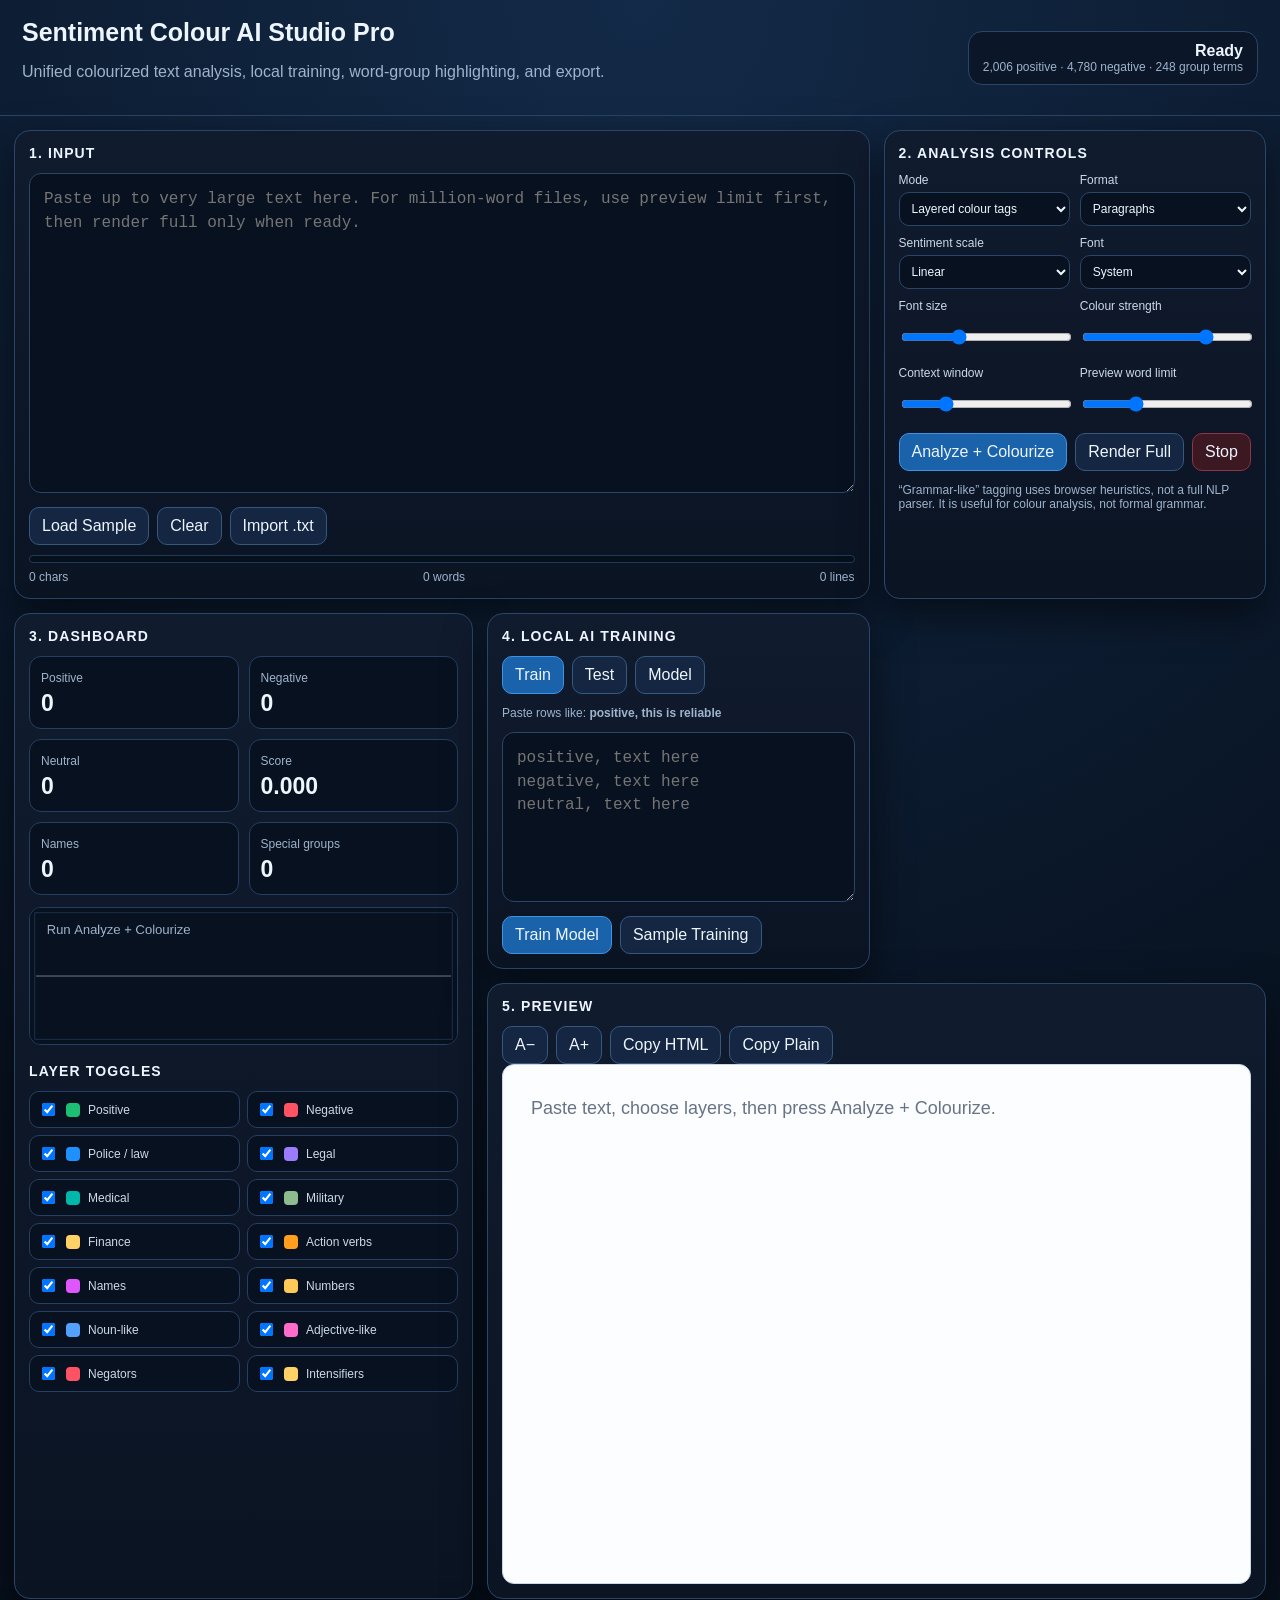
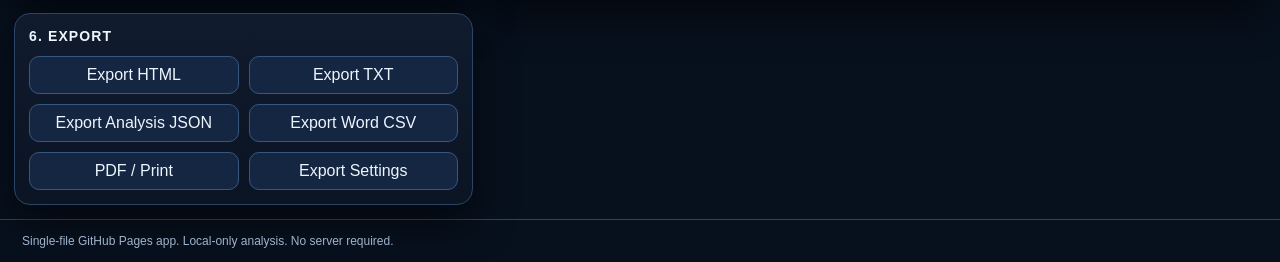
==== commit 5ca192f8: "Add files via upload" ====
--- a/index.html
+++ b/index.html
@@ -2,262 +2,312 @@
 <html lang="en">
 <head>
 <meta charset="utf-8">
-<meta name="viewport" content="width=device-width, initial-scale=1">
-<title>Sentiment Colour Text Studio</title>
+<meta name="viewport" content="width=device-width,initial-scale=1">
+<title>Sentiment Colour AI Studio Pro</title>
 <style>
-:root{--bg:#07101d;--panel:#101b2e;--line:#2b4568;--text:#edf5ff;--muted:#9eb3cc;--blue:#2e90ff;--green:#2bd576;--red:#ff5a66;--neutral:#b5c2d1}
-*{box-sizing:border-box} body{margin:0;background:radial-gradient(circle at top,#132a48,#07101d 65%);color:var(--text);font-family:Inter,Segoe UI,Arial,sans-serif}
-.topbar{display:flex;justify-content:space-between;align-items:center;padding:18px 22px;border-bottom:1px solid var(--line);gap:16px}
-h1{margin:0;font-size:24px} h2{margin:0 0 12px;font-size:15px;letter-spacing:.06em;text-transform:uppercase} p{margin:.35rem 0;color:var(--muted)}
-.status-card{border:1px solid var(--line);border-radius:14px;background:#0c1728;padding:10px 14px;text-align:right} .status-card span{display:block;color:var(--muted);font-size:12px;margin-top:4px}
-.layout{display:grid;grid-template-columns:1.1fr 1fr 1fr;gap:14px;padding:14px}
-.panel{background:linear-gradient(180deg,var(--panel),#0b1423);border:1px solid var(--line);border-radius:16px;padding:14px;box-shadow:0 16px 40px #0007}
-.input-panel,.preview-panel{grid-column:span 2} .dashboard-panel{grid-row:span 2}
-textarea{width:100%;height:360px;min-height:360px;resize:vertical;border:1px solid var(--line);border-radius:12px;background:#08111f;color:var(--text);padding:14px;font-size:16px;line-height:1.45}
-button,.file,select,input[type=range]{font:inherit} button,.file{border:1px solid #36587f;background:#142641;color:var(--text);border-radius:10px;padding:9px 11px;cursor:pointer;text-align:center}
-button:hover,.file:hover{background:#1b3458} .primary{background:#1a63aa;border-color:#3d93e6} .file input{display:none}
-.row{display:flex;flex-wrap:wrap;gap:8px;margin-top:10px} .control-grid{display:grid;grid-template-columns:1fr 1fr;gap:10px}
-label{display:grid;gap:5px;color:#cbd9ea;font-size:12px} select{width:100%;background:#08111f;color:var(--text);border:1px solid var(--line);border-radius:10px;padding:8px}
-input[type=range]{width:100%} .note{font-size:12px;color:var(--muted)} .meter{height:8px;border-radius:99px;background:#06101b;border:1px solid #203a5f;margin-top:10px;overflow:hidden}
-#limitBar{height:100%;width:0;background:linear-gradient(90deg,var(--green),#ff9f2e,var(--red))}
-.mini-stats{display:flex;justify-content:space-between;color:var(--muted);font-size:12px;margin-top:7px}
-.cards{display:grid;grid-template-columns:1fr 1fr;gap:10px} .card{background:#08111f;border:1px solid #243f62;border-radius:12px;padding:12px} .card span{color:var(--muted);font-size:12px} .card b{display:block;font-size:25px;margin-top:4px}
-canvas{width:100%;height:auto;border:1px solid #243f62;border-radius:12px;background:#08111f;margin-top:12px}
-.legend{display:flex;gap:14px;flex-wrap:wrap;font-size:12px;color:var(--muted);margin-top:8px} .legend i{display:inline-block;width:10px;height:10px;border-radius:50%;margin-right:5px} .pos{background:var(--green)} .neg{background:var(--red)} .neu{background:var(--neutral)}
-.toolbar{display:flex;gap:8px;margin-bottom:10px;flex-wrap:wrap} .preview{min-height:520px;max-height:720px;overflow:auto;background:#f9fbff;color:#111827;border-radius:12px;padding:26px;border:1px solid #c9d6e8;line-height:1.7;font-size:18px}
-.preview:empty::before{content:"Paste text, then tap Format + Colourize.";color:#6b7280} .preview p{color:inherit;margin:0 0 1em} .preview .sentence{display:block;margin:0 0 .45em} .preview .word{border-radius:3px;padding:0 .06em}
-.export-grid{display:grid;grid-template-columns:1fr 1fr;gap:8px} footer{padding:16px 22px;color:var(--muted);border-top:1px solid var(--line);font-size:12px}
-@media(max-width:1100px){.layout{grid-template-columns:1fr}.input-panel,.preview-panel{grid-column:auto}.dashboard-panel{grid-row:auto}}
-@media(max-width:700px){.topbar{align-items:flex-start}h1{font-size:34px;line-height:1.1}.layout{padding:0;gap:14px}.panel{border-radius:24px;padding:26px 30px}textarea{height:540px;font-size:24px;line-height:1.45}button,.file,select{font-size:28px;padding:18px 22px}label{font-size:24px}.mini-stats{font-size:20px}.preview{min-height:720px;font-size:22px}}
-@media print{body{background:white;color:black}.topbar,.input-panel,.controls-panel,.dashboard-panel,.exports-panel,.toolbar,footer{display:none}.layout{display:block}.preview-panel{border:none;box-shadow:none}.preview{max-height:none;overflow:visible;border:none;color:black}}
+:root {
+  --bg:#07101d;--panel:#101b2e;--panel2:#14243c;--line:#2b4568;--text:#edf5ff;--muted:#9eb3cc;
+  --positive:#1dbf73;--negative:#ff5263;--neutral:#8492a6;--police:#1e90ff;--legal:#9b7cff;--medical:#00b8a9;
+  --military:#8fbc8f;--finance:#ffd166;--verb:#ff9f1c;--name:#e056fd;--number:#feca57;--noun:#54a0ff;--adj:#ff6bcb;
+}
+*{box-sizing:border-box}
+body{margin:0;background:radial-gradient(circle at top,#132a48,#07101d 68%);color:var(--text);font-family:Inter,Segoe UI,Arial,sans-serif}
+header{padding:18px 22px;border-bottom:1px solid var(--line);display:flex;justify-content:space-between;gap:14px;align-items:center}
+h1{margin:0;font-size:25px} h2{font-size:14px;letter-spacing:.08em;text-transform:uppercase;margin:0 0 12px} p{color:var(--muted)}
+.status{border:1px solid var(--line);background:#0b1628;border-radius:14px;padding:10px 14px;text-align:right}
+.status span{display:block;color:var(--muted);font-size:12px}
+.layout{display:grid;grid-template-columns:1.2fr 1fr 1fr;gap:14px;padding:14px}
+.panel{background:linear-gradient(180deg,var(--panel),#0b1423);border:1px solid var(--line);border-radius:16px;padding:14px;box-shadow:0 16px 40px #0008}
+.input{grid-column:span 2} .previewPanel{grid-column:span 2} .dashboard{grid-row:span 2}
+textarea{width:100%;min-height:320px;background:#08111f;color:var(--text);border:1px solid var(--line);border-radius:12px;padding:14px;line-height:1.48;font-size:16px;resize:vertical}
+button,label.file,select,input{font:inherit}
+button,label.file{border:1px solid #36587f;background:#142641;color:var(--text);border-radius:10px;padding:9px 12px;cursor:pointer;text-align:center}
+button:hover,label.file:hover{background:#1b3458} .primary{background:#1a63aa;border-color:#3d93e6} .danger{background:#3b1822;border-color:#8d3446}
+.file input{display:none} .row{display:flex;flex-wrap:wrap;gap:8px;margin-top:10px}
+.grid2{display:grid;grid-template-columns:1fr 1fr;gap:10px} .grid3{display:grid;grid-template-columns:repeat(3,1fr);gap:10px}
+label{display:grid;gap:5px;color:#cbd9ea;font-size:12px} select,input[type=range],input[type=text]{width:100%;background:#08111f;color:var(--text);border:1px solid var(--line);border-radius:10px;padding:8px}
+.meter{height:8px;background:#06101b;border:1px solid #203a5f;border-radius:99px;overflow:hidden;margin-top:10px} #limitBar{height:100%;width:0;background:linear-gradient(90deg,#1dbf73,#ffd166,#ff5263)}
+.statsline{display:flex;justify-content:space-between;color:var(--muted);font-size:12px;margin-top:7px}
+.cards{display:grid;grid-template-columns:1fr 1fr;gap:10px} .card{background:#08111f;border:1px solid #243f62;border-radius:12px;padding:11px} .card span{font-size:12px;color:var(--muted)} .card b{display:block;font-size:23px;margin-top:4px}
+.preview{min-height:520px;max-height:760px;overflow:auto;background:#fbfdff;color:#101827;border-radius:12px;padding:28px;border:1px solid #c9d6e8;line-height:1.75;font-size:18px}
+.preview:empty::before{content:"Paste text, choose layers, then press Analyze + Colourize.";color:#697386}
+.word{border-radius:4px;padding:0 .08em;box-decoration-break:clone;-webkit-box-decoration-break:clone}
+.tag-positive{background:rgba(29,191,115,.18);color:#087a44} .tag-negative{background:rgba(255,82,99,.2);color:#b00020}
+.tag-police{background:rgba(30,144,255,.22);color:#064d91} .tag-legal{background:rgba(155,124,255,.22);color:#4d2f9f}
+.tag-medical{background:rgba(0,184,169,.2);color:#006b62} .tag-military{background:rgba(143,188,143,.28);color:#315d31}
+.tag-finance{background:rgba(255,209,102,.32);color:#7a5200} .tag-action_verbs{background:rgba(255,159,28,.22);color:#8a4b00}
+.tag-name{background:rgba(224,86,253,.2);color:#8619a2} .tag-number{background:rgba(254,202,87,.3);color:#7a5400}
+.tag-noun{border-bottom:2px solid var(--noun)} .tag-adjective{border-bottom:2px solid var(--adj)} .tag-negators{outline:1px dashed #ff5263} .tag-intensifiers{outline:1px dotted #ffd166}
+.legend{display:grid;grid-template-columns:1fr 1fr;gap:7px;margin-top:8px} .legend label{display:flex;gap:8px;align-items:center;background:#08111f;border:1px solid #263f64;border-radius:10px;padding:8px;font-size:12px}
+.sw{width:14px;height:14px;border-radius:4px;display:inline-block}
+canvas{width:100%;height:auto;background:#08111f;border:1px solid #243f62;border-radius:12px;margin-top:12px}
+pre{white-space:pre-wrap;background:#08111f;border:1px solid #243f62;border-radius:12px;padding:12px;max-height:260px;overflow:auto;color:#dbeafe}
+.tabs{display:flex;gap:8px;flex-wrap:wrap;margin-bottom:10px} .tab{display:none} .tab.active{display:block}
+.note{font-size:12px;color:var(--muted)} footer{padding:14px 22px;color:var(--muted);border-top:1px solid var(--line);font-size:12px}
+@media(max-width:1100px){.layout{grid-template-columns:1fr}.input,.previewPanel{grid-column:auto}.dashboard{grid-row:auto}}
+@media(max-width:700px){h1{font-size:32px;line-height:1.1}header{align-items:flex-start}.layout{padding:0}.panel{border-radius:24px;padding:24px}textarea{height:520px;font-size:22px}button,label.file,select,input{font-size:22px;padding:15px}label{font-size:19px}.preview{min-height:700px;font-size:22px}}
+@media print{body{background:white;color:black}header,.input,.controls,.dashboard,.training,.exports,footer,.toolbar{display:none}.layout{display:block}.previewPanel{border:none;box-shadow:none}.preview{max-height:none;overflow:visible;border:none;color:black}}
 </style>
 </head>
 <body>
-<header class="topbar">
-  <div><h1>Sentiment Colour Text Studio</h1><p>Large-text formatter, sentiment colourizer, and export dashboard.</p></div>
-  <div class="status-card"><b id="readyState">Ready</b><span id="lexiconStats">2,010 positive · 4,785 negative words</span></div>
+<header>
+  <div><h1>Sentiment Colour AI Studio Pro</h1><p>Unified colourized text analysis, local training, word-group highlighting, and export.</p></div>
+  <div class="status"><b id="readyState">Ready</b><span id="lexStats">2,006 positive · 4,780 negative · 248 group terms</span></div>
 </header>
 
 <main class="layout">
-  <section class="panel input-panel">
-    <h2>1. Input</h2>
-    <textarea id="inputText" spellcheck="true" placeholder="Paste text here."></textarea>
-    <div class="row">
-      <button id="sampleBtn">Load Sample</button><button id="clearBtn">Clear</button>
-      <label class="file">Import .txt<input id="fileInput" type="file" accept=".txt,.md,.csv,.html"></label>
-    </div>
-    <div class="meter"><div id="limitBar"></div></div>
-    <div class="mini-stats"><span id="charCount">0 chars</span><span id="wordCount">0 words</span><span id="lineCount">0 lines</span></div>
-  </section>
-
-  <section class="panel controls-panel">
-    <h2>2. Formatting + Colour System</h2>
-    <div class="control-grid">
-      <label>Output style<select id="formatMode"><option value="paragraphs">Paragraphs</option><option value="sentences">Sentence blocks</option><option value="poetry">Line preserved</option><option value="compact">Compact flowing text</option></select></label>
-      <label>Colour metric<select id="metricMode"><option value="sentiment">Positive / Negative / Neutral</option><option value="intensity">Sentiment intensity</option><option value="density">Local sentiment density</option><option value="random">Random word colour</option><option value="hybrid">Hybrid sentiment + random</option></select></label>
-      <label>Scale<select id="scaleMode"><option value="linear">Linear</option><option value="sqrt">Square-root</option><option value="log">Logarithmic</option><option value="binary">Binary</option></select></label>
-      <label>Palette<select id="paletteMode"><option value="classic">Classic green/red</option><option value="heat">Heat map</option><option value="coolwarm">Cool / Warm</option><option value="neon">Neon</option><option value="print">Print-safe</option></select></label>
-      <label>Font<select id="fontMode"><option value="system">System</option><option value="serif">Serif</option><option value="mono">Monospace</option><option value="book">Book style</option></select></label>
-      <label>Font size<input id="fontSize" type="range" min="12" max="28" value="18"></label>
-      <label>Colour strength<input id="strength" type="range" min="0" max="100" value="72"></label>
-      <label>Window size<input id="windowSize" type="range" min="3" max="31" step="2" value="9"></label>
-    </div>
-    <div class="row"><button id="processBtn" class="primary">Format + Colourize</button><button id="stopBtn">Stop</button><button id="renderAllBtn">Render Full Preview</button></div>
-    <p class="note">Default preview is limited for speed. Use Render Full Preview before full PDF/HTML export.</p>
-  </section>
-
-  <section class="panel dashboard-panel">
-    <h2>3. Sentiment Dashboard</h2>
-    <div class="cards"><div class="card"><span>Positive</span><b id="posCount">0</b></div><div class="card"><span>Negative</span><b id="negCount">0</b></div><div class="card"><span>Neutral</span><b id="neuCount">0</b></div><div class="card"><span>Score</span><b id="score">0.000</b></div></div>
-    <canvas id="chart" width="720" height="220"></canvas>
-    <div class="legend"><span><i class="pos"></i> Positive</span><span><i class="neg"></i> Negative</span><span><i class="neu"></i> Neutral</span></div>
-  </section>
-
-  <section class="panel preview-panel">
-    <h2>4. Preview</h2>
-    <div class="toolbar"><button id="zoomOut">A−</button><button id="zoomIn">A+</button><button id="copyHtmlBtn">Copy HTML</button><button id="copyPlainBtn">Copy Plain</button></div>
-    <article id="preview" class="preview"></article>
-  </section>
-
-  <section class="panel exports-panel">
-    <h2>5. Export</h2>
-    <div class="export-grid"><button id="exportHtml">Export HTML</button><button id="exportTxt">Export formatted TXT</button><button id="exportJson">Export analysis JSON</button><button id="exportCsv">Export word CSV</button><button id="exportPdf">Export PDF / Print</button><button id="exportProject">Export settings JSON</button></div>
-  </section>
+<section class="panel input">
+<h2>1. Input</h2>
+<textarea id="inputText" placeholder="Paste up to very large text here. For million-word files, use preview limit first, then render full only when ready."></textarea>
+<div class="row">
+<button id="sampleBtn">Load Sample</button><button id="clearBtn">Clear</button>
+<label class="file">Import .txt<input id="fileInput" type="file" accept=".txt,.md,.csv,.html"></label>
+</div>
+<div class="meter"><div id="limitBar"></div></div>
+<div class="statsline"><span id="charCount">0 chars</span><span id="wordCount">0 words</span><span id="lineCount">0 lines</span></div>
+</section>
+
+<section class="panel controls">
+<h2>2. Analysis Controls</h2>
+<div class="grid2">
+<label>Mode<select id="analysisMode"><option value="layered">Layered colour tags</option><option value="sentiment">Sentiment only</option><option value="grammar">Grammar-like groups</option><option value="ai">Local AI model</option><option value="hybrid">Hybrid AI + lexicon + groups</option></select></label>
+<label>Format<select id="formatMode"><option value="paragraphs">Paragraphs</option><option value="sentences">Sentence blocks</option><option value="poetry">Line preserved</option><option value="compact">Compact</option></select></label>
+<label>Sentiment scale<select id="scaleMode"><option value="linear">Linear</option><option value="sqrt">Square-root</option><option value="log">Logarithmic</option><option value="binary">Binary</option></select></label>
+<label>Font<select id="fontMode"><option value="system">System</option><option value="serif">Serif</option><option value="mono">Monospace</option><option value="book">Book</option></select></label>
+<label>Font size<input id="fontSize" type="range" min="12" max="32" value="18"></label>
+<label>Colour strength<input id="strength" type="range" min="0" max="100" value="78"></label>
+<label>Context window<input id="windowSize" type="range" min="3" max="41" step="2" value="11"></label>
+<label>Preview word limit<input id="previewLimit" type="range" min="2000" max="50000" step="1000" value="15000"></label>
+</div>
+<div class="row"><button id="processBtn" class="primary">Analyze + Colourize</button><button id="renderAllBtn">Render Full</button><button id="stopBtn" class="danger">Stop</button></div>
+<p class="note">“Grammar-like” tagging uses browser heuristics, not a full NLP parser. It is useful for colour analysis, not formal grammar.</p>
+</section>
+
+<section class="panel dashboard">
+<h2>3. Dashboard</h2>
+<div class="cards">
+<div class="card"><span>Positive</span><b id="posCount">0</b></div><div class="card"><span>Negative</span><b id="negCount">0</b></div>
+<div class="card"><span>Neutral</span><b id="neuCount">0</b></div><div class="card"><span>Score</span><b id="score">0.000</b></div>
+<div class="card"><span>Names</span><b id="nameCount">0</b></div><div class="card"><span>Special groups</span><b id="groupCount">0</b></div>
+</div>
+<canvas id="chart" width="720" height="230"></canvas>
+<h2 style="margin-top:14px">Layer Toggles</h2>
+<div class="legend" id="legend"></div>
+</section>
+
+<section class="panel training">
+<h2>4. Local AI Training</h2>
+<div class="tabs"><button data-tab="train" class="tabBtn primary">Train</button><button data-tab="test" class="tabBtn">Test</button><button data-tab="model" class="tabBtn">Model</button></div>
+<div id="train" class="tab active">
+<p class="note">Paste rows like: <b>positive, this is reliable</b></p>
+<textarea id="trainingData" style="min-height:170px" placeholder="positive, text here&#10;negative, text here&#10;neutral, text here"></textarea>
+<div class="row"><button id="trainBtn" class="primary">Train Model</button><button id="sampleTrainBtn">Sample Training</button></div>
+</div>
+<div id="test" class="tab">
+<textarea id="testText" style="min-height:150px" placeholder="Text to classify with local model"></textarea>
+<div class="row"><button id="classifyBtn">Classify</button></div>
+<div class="cards"><div class="card"><span>AI Positive</span><b id="aiPos">0</b></div><div class="card"><span>AI Negative</span><b id="aiNeg">0</b></div><div class="card"><span>AI Neutral</span><b id="aiNeu">0</b></div></div>
+</div>
+<div id="model" class="tab">
+<div class="row"><label class="file">Import model<input id="importModel" type="file" accept=".json"></label><button id="exportModel">Export model</button><button id="clearModel">Clear model</button></div>
+<pre id="modelLog">No trained model yet.</pre>
+</div>
+</section>
+
+<section class="panel previewPanel">
+<h2>5. Preview</h2>
+<div class="toolbar row"><button id="zoomOut">A−</button><button id="zoomIn">A+</button><button id="copyHtmlBtn">Copy HTML</button><button id="copyPlainBtn">Copy Plain</button></div>
+<article id="preview" class="preview"></article>
+</section>
+
+<section class="panel exports">
+<h2>6. Export</h2>
+<div class="grid2">
+<button id="exportHtml">Export HTML</button><button id="exportTxt">Export TXT</button><button id="exportJson">Export Analysis JSON</button><button id="exportCsv">Export Word CSV</button><button id="exportPdf">PDF / Print</button><button id="exportSettings">Export Settings</button>
+</div>
+</section>
 </main>
-<footer>Self-contained GitHub Pages version. No external JSON loading required.</footer>
+<footer>Single-file GitHub Pages app. Local-only analysis. No server required.</footer>
 
 <script>
-const POSITIVE_WORDS = ["washington, usa,","2005, chiba, japan.","see the paper below:","frequently in social media content.","a+","abound","abounds","abundance","abundant","accessable","accessible","acclaim","acclaimed","acclamation","accolade","accolades","accommodative","accomodative","accomplish","accomplished","accomplishment","accomplishments","accurate","accurately","achievable","achievement","achievements","achievible","acumen","adaptable","adaptive","adequate","adjustable","admirable","admirably","admiration","admire","admirer","admiring","admiringly","adorable","adore","adored","adorer","adoring","adoringly","adroit","adroitly","adulate","adulation","adulatory","advanced","advantage","advantageous","advantageously","advantages","adventuresome","adventurous","advocate","advocated","advocates","affability","affable","affably","affectation","affection","affectionate","affinity","affirm","affirmation","affirmative","affluence","affluent","afford","affordable","affordably","afordable","agile","agilely","agility","agreeable","agreeableness","agreeably","all-around","alluring","alluringly","altruistic","altruistically","amaze","amazed","amazement","amazes","amazing","amazingly","ambitious","ambitiously","ameliorate","amenable","amenity","amiability","amiabily","amiable","amicability","amicable","amicably","amity","ample","amply","amuse","amusing","amusingly","angel","angelic","apotheosis","appeal","appealing","applaud","appreciable","appreciate","appreciated","appreciates","appreciative","appreciatively","appropriate","approval","approve","ardent","ardently","ardor","articulate","aspiration","aspirations","aspire","assurance","assurances","assure","assuredly","assuring","astonish","astonished","astonishing","astonishingly","astonishment","astound","astounded","astounding","astoundingly","astutely","attentive","attraction","attractive","attractively","attune","audible","audibly","auspicious","authentic","authoritative","autonomous","available","aver","avid","avidly","award","awarded","awards","awe","awed","awesome","awesomely","awesomeness","awestruck","awsome","backbone","balanced","bargain","beauteous","beautiful","beautifullly","beautifully","beautify","beauty","beckon","beckoned","beckoning","beckons","believable","believeable","beloved","benefactor","beneficent","beneficial","beneficially","beneficiary","benefit","benefits","benevolence","benevolent","benifits","best","best-known","best-performing","best-selling","better","better-known","better-than-expected","beutifully","blameless","bless","blessing","bliss","blissful","blissfully","blithe","blockbuster","bloom","blossom","bolster","bonny","bonus","bonuses","boom","booming","boost","boundless","bountiful","brainiest","brainy","brand-new","brave","bravery","bravo","breakthrough","breakthroughs","breathlessness","breathtaking","breathtakingly","breeze","bright","brighten","brighter","brightest","brilliance","brilliances","brilliant","brilliantly","brisk","brotherly","bullish","buoyant","cajole","calm","calming","calmness","capability","capable","capably","captivate","captivating","carefree","cashback","cashbacks","catchy","celebrate","celebrated","celebration","celebratory","champ","champion","charisma","charismatic","charitable","charm","charming","charmingly","chaste","cheaper","cheapest","cheer","cheerful","cheery","cherish","cherished","cherub","chic","chivalrous","chivalry","civility","civilize","clarity","classic","classy","clean","cleaner","cleanest","cleanliness","cleanly","clear","clear-cut","cleared","clearer","clearly","clears","clever","cleverly","cohere","coherence","coherent","cohesive","colorful","comely","comfort","comfortable","comfortably","comforting","comfy","commend","commendable","commendably","commitment","commodious","compact","compactly","compassion","compassionate","compatible","competitive","complement","complementary","complemented","complements","compliant","compliment","complimentary","comprehensive","conciliate","conciliatory","concise","confidence","confident","congenial","congratulate","congratulation","congratulations","congratulatory","conscientious","considerate","consistent","consistently","constructive","consummate","contentment","continuity","contrasty","contribution","convenience","convenient","conveniently","convience","convienient","convient","convincing","convincingly","cool","coolest","cooperative","cooperatively","cornerstone","correct","correctly","cost-effective","cost-saving","counter-attack","counter-attacks","courage","courageous","courageously","courageousness","courteous","courtly","covenant","cozy","creative","credence","credible","crisp","crisper","cure","cure-all","cushy","cute","cuteness","danke","danken","daring","daringly","darling","dashing","dauntless","dawn","dazzle","dazzled","dazzling","dead-cheap","dead-on","decency","decent","decisive","decisiveness","dedicated","defeat","defeated","defeating","defeats","defender","deference","deft","deginified","delectable","delicacy","delicate","delicious","delight","delighted","delightful","delightfully","delightfulness","dependable","dependably","deservedly","deserving","desirable","desiring","desirous","destiny","detachable","devout","dexterous","dexterously","dextrous","dignified","dignify","dignity","diligence","diligent","diligently","diplomatic","dirt-cheap","distinction","distinctive","distinguished","diversified","divine","divinely","dominate","dominated","dominates","dote","dotingly","doubtless","dreamland","dumbfounded","dumbfounding","dummy-proof","durable","dynamic","eager","eagerly","eagerness","earnest","earnestly","earnestness","ease","eased","eases","easier","easiest","easiness","easing","easy","easy-to-use","easygoing","ebullience","ebullient","ebulliently","ecenomical","economical","ecstasies","ecstasy","ecstatic","ecstatically","edify","educated","effective","effectively","effectiveness","effectual","efficacious","efficient","efficiently","effortless","effortlessly","effusion","effusive","effusively","effusiveness","elan","elate","elated","elatedly","elation","electrify","elegance","elegant","elegantly","elevate","elite","eloquence","eloquent","eloquently","embolden","eminence","eminent","empathize","empathy","empower","empowerment","enchant","enchanted","enchanting","enchantingly","encourage","encouragement","encouraging","encouragingly","endear","endearing","endorse","endorsed","endorsement","endorses","endorsing","energetic","energize","energy-efficient","energy-saving","engaging","engrossing","enhance","enhanced","enhancement","enhances","enjoy","enjoyable","enjoyably","enjoyed","enjoying","enjoyment","enjoys","enlighten","enlightenment","enliven","ennoble","enough","enrapt","enrapture","enraptured","enrich","enrichment","enterprising","entertain","entertaining","entertains","enthral","enthrall","enthralled","enthuse","enthusiasm","enthusiast","enthusiastic","enthusiastically","entice","enticed","enticing","enticingly","entranced","entrancing","entrust","enviable","enviably","envious","enviously","enviousness","envy","equitable","ergonomical","err-free","erudite","ethical","eulogize","euphoria","euphoric","euphorically","evaluative","evenly","eventful","everlasting","evocative","exalt","exaltation","exalted","exaltedly","exalting","exaltingly","examplar","examplary","excallent","exceed","exceeded","exceeding","exceedingly","exceeds","excel","exceled","excelent","excellant","excelled","excellence","excellency","excellent","excellently","excels","exceptional","exceptionally","excite","excited","excitedly","excitedness","excitement","excites","exciting","excitingly","exellent","exemplar","exemplary","exhilarate","exhilarating","exhilaratingly","exhilaration","exonerate","expansive","expeditiously","expertly","exquisite","exquisitely","extol","extoll","extraordinarily","extraordinary","exuberance","exuberant","exuberantly","exult","exultant","exultation","exultingly","eye-catch","eye-catching","eyecatch","eyecatching","fabulous","fabulously","facilitate","fair","fairly","fairness","faith","faithful","faithfully","faithfulness","fame","famed","famous","famously","fancier","fancinating","fancy","fanfare","fans","fantastic","fantastically","fascinate","fascinating","fascinatingly","fascination","fashionable","fashionably","fast","fast-growing","fast-paced","faster","fastest","fastest-growing","faultless","fav","fave","favor","favorable","favored","favorite","favorited","favour","fearless","fearlessly","feasible","feasibly","feat","feature-rich","fecilitous","feisty","felicitate","felicitous","felicity","fertile","fervent","fervently","fervid","fervidly","fervor","festive","fidelity","fiery","fine","fine-looking","finely","finer","finest","firmer","first-class","first-in-class","first-rate","flashy","flatter","flattering","flatteringly","flawless","flawlessly","flexibility","flexible","flourish","flourishing","fluent","flutter","fond","fondly","fondness","foolproof","foremost","foresight","formidable","fortitude","fortuitous","fortuitously","fortunate","fortunately","fortune","fragrant","free","freed","freedom","freedoms","fresh","fresher","freshest","friendliness","friendly","frolic","frugal","fruitful","ftw","fulfillment","fun","futurestic","futuristic","gaiety","gaily","gain","gained","gainful","gainfully","gaining","gains","gallant","gallantly","galore","geekier","geeky","gem","gems","generosity","generous","generously","genial","genius","gentle","gentlest","genuine","gifted","glad","gladden","gladly","gladness","glamorous","glee","gleeful","gleefully","glimmer","glimmering","glisten","glistening","glitter","glitz","glorify","glorious","gloriously","glory","glow","glowing","glowingly","god-given","god-send","godlike","godsend","gold","golden","good","goodly","goodness","goodwill","goood","gooood","gorgeous","gorgeously","grace","graceful","gracefully","gracious","graciously","graciousness","grand","grandeur","grateful","gratefully","gratification","gratified","gratifies","gratify","gratifying","gratifyingly","gratitude","great","greatest","greatness","grin","groundbreaking","guarantee","guidance","guiltless","gumption","gush","gusto","gutsy","hail","halcyon","hale","hallmark","hallmarks","hallowed","handier","handily","hands-down","handsome","handsomely","handy","happier","happily","happiness","happy","hard-working","hardier","hardy","harmless","harmonious","harmoniously","harmonize","harmony","headway","heal","healthful","healthy","hearten","heartening","heartfelt","heartily","heartwarming","heaven","heavenly","helped","helpful","helping","hero","heroic","heroically","heroine","heroize","heros","high-quality","high-spirited","hilarious","holy","homage","honest","honesty","honor","honorable","honored","honoring","hooray","hopeful","hospitable","hot","hotcake","hotcakes","hottest","hug","humane","humble","humility","humor","humorous","humorously","humour","humourous","ideal","idealize","ideally","idol","idolize","idolized","idyllic","illuminate","illuminati","illuminating","illumine","illustrious","ilu","imaculate","imaginative","immaculate","immaculately","immense","impartial","impartiality","impartially","impassioned","impeccable","impeccably","important","impress","impressed","impresses","impressive","impressively","impressiveness","improve","improved","improvement","improvements","improves","improving","incredible","incredibly","indebted","individualized","indulgence","indulgent","industrious","inestimable","inestimably","inexpensive","infallibility","infallible","infallibly","influential","ingenious","ingeniously","ingenuity","ingenuous","ingenuously","innocuous","innovation","innovative","inpressed","insightful","insightfully","inspiration","inspirational","inspire","inspiring","instantly","instructive","instrumental","integral","integrated","intelligence","intelligent","intelligible","interesting","interests","intimacy","intimate","intricate","intrigue","intriguing","intriguingly","intuitive","invaluable","invaluablely","inventive","invigorate","invigorating","invincibility","invincible","inviolable","inviolate","invulnerable","irreplaceable","irreproachable","irresistible","irresistibly","issue-free","jaw-droping","jaw-dropping","jollify","jolly","jovial","joy","joyful","joyfully","joyous","joyously","jubilant","jubilantly","jubilate","jubilation","jubiliant","judicious","justly","keen","keenly","keenness","kid-friendly","kindliness","kindly","kindness","knowledgeable","kudos","large-capacity","laud","laudable","laudably","lavish","lavishly","law-abiding","lawful","lawfully","lead","leading","leads","lean","led","legendary","leverage","levity","liberate","liberation","liberty","lifesaver","light-hearted","lighter","likable","like","liked","likes","liking","lionhearted","lively","logical","long-lasting","lovable","lovably","love","loved","loveliness","lovely","lover","loves","loving","low-cost","low-price","low-priced","low-risk","lower-priced","loyal","loyalty","lucid","lucidly","luck","luckier","luckiest","luckiness","lucky","lucrative","luminous","lush","luster","lustrous","luxuriant","luxuriate","luxurious","luxuriously","luxury","lyrical","magic","magical","magnanimous","magnanimously","magnificence","magnificent","magnificently","majestic","majesty","manageable","maneuverable","marvel","marveled","marvelled","marvellous","marvelous","marvelously","marvelousness","marvels","master","masterful","masterfully","masterpiece","masterpieces","masters","mastery","matchless","mature","maturely","maturity","meaningful","memorable","merciful","mercifully","mercy","merit","meritorious","merrily","merriment","merriness","merry","mesmerize","mesmerized","mesmerizes","mesmerizing","mesmerizingly","meticulous","meticulously","mightily","mighty","mind-blowing","miracle","miracles","miraculous","miraculously","miraculousness","modern","modest","modesty","momentous","monumental","monumentally","morality","motivated","multi-purpose","navigable","neat","neatest","neatly","nice","nicely","nicer","nicest","nifty","nimble","noble","nobly","noiseless","non-violence","non-violent","notably","noteworthy","nourish","nourishing","nourishment","novelty","nurturing","oasis","obsession","obsessions","obtainable","openly","openness","optimal","optimism","optimistic","opulent","orderly","originality","outdo","outdone","outperform","outperformed","outperforming","outperforms","outshine","outshone","outsmart","outstanding","outstandingly","outstrip","outwit","ovation","overjoyed","overtake","overtaken","overtakes","overtaking","overtook","overture","pain-free","painless","painlessly","palatial","pamper","pampered","pamperedly","pamperedness","pampers","panoramic","paradise","paramount","pardon","passion","passionate","passionately","patience","patient","patiently","patriot","patriotic","peace","peaceable","peaceful","peacefully","peacekeepers","peach","peerless","pep","pepped","pepping","peppy","peps","perfect","perfection","perfectly","permissible","perseverance","persevere","personages","personalized","phenomenal","phenomenally","picturesque","piety","pinnacle","playful","playfully","pleasant","pleasantly","pleased","pleases","pleasing","pleasingly","pleasurable","pleasurably","pleasure","plentiful","pluses","plush","plusses","poetic","poeticize","poignant","poise","poised","polished","polite","politeness","popular","portable","posh","positive","positively","positives","powerful","powerfully","praise","praiseworthy","praising","pre-eminent","precious","precise","precisely","preeminent","prefer","preferable","preferably","prefered","preferes","preferring","prefers","premier","prestige","prestigious","prettily","pretty","priceless","pride","principled","privilege","privileged","prize","proactive","problem-free","problem-solver","prodigious","prodigiously","prodigy","productive","productively","proficient","proficiently","profound","profoundly","profuse","profusion","progress","progressive","prolific","prominence","prominent","promise","promised","promises","promising","promoter","prompt","promptly","proper","properly","propitious","propitiously","pros","prosper","prosperity","prosperous","prospros","protect","protection","protective","proud","proven","proves","providence","proving","prowess","prudence","prudent","prudently","punctual","pure","purify","purposeful","quaint","qualified","qualify","quicker","quiet","quieter","radiance","radiant","rapid","rapport","rapt","rapture","raptureous","raptureously","rapturous","rapturously","rational","razor-sharp","reachable","readable","readily","ready","reaffirm","reaffirmation","realistic","realizable","reasonable","reasonably","reasoned","reassurance","reassure","receptive","reclaim","recomend","recommend","recommendation","recommendations","recommended","reconcile","reconciliation","record-setting","recover","recovery","rectification","rectify","rectifying","redeem","redeeming","redemption","refine","refined","refinement","reform","reformed","reforming","reforms","refresh","refreshed","refreshing","refund","refunded","regal","regally","regard","rejoice","rejoicing","rejoicingly","rejuvenate","rejuvenated","rejuvenating","relaxed","relent","reliable","reliably","relief","relish","remarkable","remarkably","remedy","remission","remunerate","renaissance","renewed","renown","renowned","replaceable","reputable","reputation","resilient","resolute","resound","resounding","resourceful","resourcefulness","respect","respectable","respectful","respectfully","respite","resplendent","responsibly","responsive","restful","restored","restructure","restructured","restructuring","retractable","revel","revelation","revere","reverence","reverent","reverently","revitalize","revival","revive","revives","revolutionary","revolutionize","revolutionized","revolutionizes","reward","rewarding","rewardingly","rich","richer","richly","richness","right","righten","righteous","righteously","righteousness","rightful","rightfully","rightly","rightness","risk-free","robust","rock-star","rock-stars","rockstar","rockstars","romantic","romantically","romanticize","roomier","roomy","rosy","safe","safely","sagacity","sagely","saint","saintliness","saintly","salutary","salute","sane","satisfactorily","satisfactory","satisfied","satisfies","satisfy","satisfying","satisified","saver","savings","savior","savvy","scenic","seamless","seasoned","secure","securely","selective","self-determination","self-respect","self-satisfaction","self-sufficiency","self-sufficient","sensation","sensational","sensationally","sensations","sensible","sensibly","sensitive","serene","serenity","sexy","sharp","sharper","sharpest","shimmering","shimmeringly","shine","shiny","significant","silent","simpler","simplest","simplified","simplifies","simplify","simplifying","sincere","sincerely","sincerity","skill","skilled","skillful","skillfully","slammin","sleek","slick","smart","smarter","smartest","smartly","smile","smiles","smiling","smilingly","smitten","smooth","smoother","smoothes","smoothest","smoothly","snappy","snazzy","sociable","soft","softer","solace","solicitous","solicitously","solid","solidarity","soothe","soothingly","sophisticated","soulful","soundly","soundness","spacious","sparkle","sparkling","spectacular","spectacularly","speedily","speedy","spellbind","spellbinding","spellbindingly","spellbound","spirited","spiritual","splendid","splendidly","splendor","spontaneous","sporty","spotless","sprightly","stability","stabilize","stable","stainless","standout","state-of-the-art","stately","statuesque","staunch","staunchly","staunchness","steadfast","steadfastly","steadfastness","steadiest","steadiness","steady","stellar","stellarly","stimulate","stimulates","stimulating","stimulative","stirringly","straighten","straightforward","streamlined","striking","strikingly","striving","strong","stronger","strongest","stunned","stunning","stunningly","stupendous","stupendously","sturdier","sturdy","stylish","stylishly","stylized","suave","suavely","sublime","subsidize","subsidized","subsidizes","subsidizing","substantive","succeed","succeeded","succeeding","succeeds","succes","success","successes","successful","successfully","suffice","sufficed","suffices","sufficient","sufficiently","suitable","sumptuous","sumptuously","sumptuousness","super","superb","superbly","superior","superiority","supple","support","supported","supporter","supporting","supportive","supports","supremacy","supreme","supremely","supurb","supurbly","surmount","surpass","surreal","survival","survivor","sustainability","sustainable","swank","swankier","swankiest","swanky","sweeping","sweet","sweeten","sweetheart","sweetly","sweetness","swift","swiftness","talent","talented","talents","tantalize","tantalizing","tantalizingly","tempt","tempting","temptingly","tenacious","tenaciously","tenacity","tender","tenderly","terrific","terrifically","thank","thankful","thinner","thoughtful","thoughtfully","thoughtfulness","thrift","thrifty","thrill","thrilled","thrilling","thrillingly","thrills","thrive","thriving","thumb-up","thumbs-up","tickle","tidy","time-honored","timely","tingle","titillate","titillating","titillatingly","togetherness","tolerable","toll-free","top","top-notch","top-quality","topnotch","tops","tough","tougher","toughest","traction","tranquil","tranquility","transparent","treasure","tremendously","trendy","triumph","triumphal","triumphant","triumphantly","trivially","trophy","trouble-free","trump","trumpet","trust","trusted","trusting","trustingly","trustworthiness","trustworthy","trusty","truthful","truthfully","truthfulness","twinkly","ultra-crisp","unabashed","unabashedly","unaffected","unassailable","unbeatable","unbiased","unbound","uncomplicated","unconditional","undamaged","undaunted","understandable","undisputable","undisputably","undisputed","unencumbered","unequivocal","unequivocally","unfazed","unfettered","unforgettable","unity","unlimited","unmatched","unparalleled","unquestionable","unquestionably","unreal","unrestricted","unrivaled","unselfish","unwavering","upbeat","upgradable","upgradeable","upgraded","upheld","uphold","uplift","uplifting","upliftingly","upliftment","upscale","usable","useable","useful","user-friendly","user-replaceable","valiant","valiantly","valor","valuable","variety","venerate","verifiable","veritable","versatile","versatility","vibrant","vibrantly","victorious","victory","viewable","vigilance","vigilant","virtue","virtuous","virtuously","visionary","vivacious","vivid","vouch","vouchsafe","warm","warmer","warmhearted","warmly","warmth","wealthy","welcome","well","well-backlit","well-balanced","well-behaved","well-being","well-bred","well-connected","well-educated","well-established","well-informed","well-intentioned","well-known","well-made","well-managed","well-mannered","well-positioned","well-received","well-regarded","well-rounded","well-run","well-wishers","wellbeing","whoa","wholeheartedly","wholesome","whooa","whoooa","wieldy","willing","willingly","willingness","win","windfall","winnable","winner","winners","winning","wins","wisdom","wise","wisely","witty","won","wonder","wonderful","wonderfully","wonderous","wonderously","wonders","wondrous","woo","work","workable","worked","works","world-famous","worth","worth-while","worthiness","worthwhile","worthy","wow","wowed","wowing","wows","yay","youthful","zeal","zenith","zest","zippy"];
-const NEGATIVE_WORDS = ["washington, usa,","2005, chiba, japan.","see the paper below:","frequently in social media content.","2-faced","2-faces","abnormal","abolish","abominable","abominably","abominate","abomination","abort","aborted","aborts","abrade","abrasive","abrupt","abruptly","abscond","absence","absent-minded","absentee","absurd","absurdity","absurdly","absurdness","abuse","abused","abuses","abusive","abysmal","abysmally","abyss","accidental","accost","accursed","accusation","accusations","accuse","accuses","accusing","accusingly","acerbate","acerbic","acerbically","ache","ached","aches","achey","aching","acrid","acridly","acridness","acrimonious","acrimoniously","acrimony","adamant","adamantly","addict","addicted","addicting","addicts","admonish","admonisher","admonishingly","admonishment","admonition","adulterate","adulterated","adulteration","adulterier","adversarial","adversary","adverse","adversity","afflict","affliction","afflictive","affront","afraid","aggravate","aggravating","aggravation","aggression","aggressive","aggressiveness","aggressor","aggrieve","aggrieved","aggrivation","aghast","agonies","agonize","agonizing","agonizingly","agony","aground","ail","ailing","ailment","aimless","alarm","alarmed","alarming","alarmingly","alienate","alienated","alienation","allegation","allegations","allege","allergic","allergies","allergy","aloof","altercation","ambiguity","ambiguous","ambivalence","ambivalent","ambush","amiss","amputate","anarchism","anarchist","anarchistic","anarchy","anemic","anger","angrily","angriness","angry","anguish","animosity","annihilate","annihilation","annoy","annoyance","annoyances","annoyed","annoying","annoyingly","annoys","anomalous","anomaly","antagonism","antagonist","antagonistic","antagonize","antianti-american","anti-israeli","anti-occupation","anti-proliferation","anti-semites","anti-social","anti-us","anti-white","antipathy","antiquated","antithetical","anxieties","anxiety","anxious","anxiously","anxiousness","apathetic","apathetically","apathy","apocalypse","apocalyptic","apologist","apologists","appal","appall","appalled","appalling","appallingly","apprehension","apprehensions","apprehensive","apprehensively","arbitrary","arcane","archaic","arduous","arduously","argumentative","arrogance","arrogant","arrogantly","ashamed","asinine","asininely","asinininity","askance","asperse","aspersion","aspersions","assail","assassin","assassinate","assault","assult","astray","asunder","atrocious","atrocities","atrocity","atrophy","attack","attacks","audacious","audaciously","audaciousness","audacity","audiciously","austere","authoritarian","autocrat","autocratic","avalanche","avarice","avaricious","avariciously","avenge","averse","aversion","aweful","awful","awfully","awfulness","awkward","awkwardness","ax","babble","back-logged","back-wood","back-woods","backache","backaches","backaching","backbite","backbiting","backward","backwardness","backwood","backwoods","bad","badly","baffle","baffled","bafflement","baffling","bait","balk","banal","banalize","bane","banish","banishment","bankrupt","barbarian","barbaric","barbarically","barbarity","barbarous","barbarously","barren","baseless","bash","bashed","bashful","bashing","bastard","bastards","battered","battering","batty","bearish","beastly","bedlam","bedlamite","befoul","beg","beggar","beggarly","begging","beguile","belabor","belated","beleaguer","belie","belittle","belittled","belittling","bellicose","belligerence","belligerent","belligerently","bemoan","bemoaning","bemused","bent","berate","bereave","bereavement","bereft","berserk","beseech","beset","besiege","besmirch","bestial","betray","betrayal","betrayals","betrayer","betraying","betrays","bewail","beware","bewilder","bewildered","bewildering","bewilderingly","bewilderment","bewitch","bias","biased","biases","bicker","bickering","bid-rigging","bigotries","bigotry","bitch","bitchy","biting","bitingly","bitter","bitterly","bitterness","bizarre","blab","blabber","blackmail","blah","blame","blameworthy","bland","blandish","blaspheme","blasphemous","blasphemy","blasted","blatant","blatantly","blather","bleak","bleakly","bleakness","bleed","bleeding","bleeds","blemish","blind","blinding","blindingly","blindside","blister","blistering","bloated","blockage","blockhead","bloodshed","bloodthirsty","bloody","blotchy","blow","blunder","blundering","blunders","blunt","blur","bluring","blurred","blurring","blurry","blurs","blurt","boastful","boggle","bogus","boil","boiling","boisterous","bomb","bombard","bombardment","bombastic","bondage","bonkers","bore","bored","boredom","bores","boring","botch","bother","bothered","bothering","bothers","bothersome","bowdlerize","boycott","braggart","bragger","brainless","brainwash","brash","brashly","brashness","brat","bravado","brazen","brazenly","brazenness","breach","break","break-up","break-ups","breakdown","breaking","breaks","breakup","breakups","bribery","brimstone","bristle","brittle","broke","broken","broken-hearted","brood","browbeat","bruise","bruised","bruises","bruising","brusque","brutal","brutalising","brutalities","brutality","brutalize","brutalizing","brutally","brute","brutish","bs","buckle","bug","bugging","buggy","bugs","bulkier","bulkiness","bulky","bulkyness","bull****","bull---bullies","bullshit","bullshyt","bully","bullying","bullyingly","bum","bump","bumped","bumping","bumpping","bumps","bumpy","bungle","bungler","bungling","bunk","burden","burdensome","burdensomely","burn","burned","burning","burns","bust","busts","busybody","butcher","butchery","buzzing","byzantine","cackle","calamities","calamitous","calamitously","calamity","callous","calumniate","calumniation","calumnies","calumnious","calumniously","calumny","cancer","cancerous","cannibal","cannibalize","capitulate","capricious","capriciously","capriciousness","capsize","careless","carelessness","caricature","carnage","carp","cartoonish","cash-strapped","castigate","castrated","casualty","cataclysm","cataclysmal","cataclysmic","cataclysmically","catastrophe","catastrophes","catastrophic","catastrophically","catastrophies","caustic","caustically","cautionary","cave","censure","chafe","chaff","chagrin","challenging","chaos","chaotic","chasten","chastise","chastisement","chatter","chatterbox","cheap","cheapen","cheaply","cheat","cheated","cheater","cheating","cheats","checkered","cheerless","cheesy","chide","childish","chill","chilly","chintzy","choke","choleric","choppy","chore","chronic","chunky","clamor","clamorous","clash","cliche","cliched","clique","clog","clogged","clogs","cloud","clouding","cloudy","clueless","clumsy","clunky","coarse","cocky","coerce","coercion","coercive","cold","coldly","collapse","collude","collusion","combative","combust","comical","commiserate","commonplace","commotion","commotions","complacent","complain","complained","complaining","complains","complaint","complaints","complex","complicated","complication","complicit","compulsion","compulsive","concede","conceded","conceit","conceited","concen","concens","concern","concerned","concerns","concession","concessions","condemn","condemnable","condemnation","condemned","condemns","condescend","condescending","condescendingly","condescension","confess","confession","confessions","confined","conflict","conflicted","conflicting","conflicts","confound","confounded","confounding","confront","confrontation","confrontational","confuse","confused","confuses","confusing","confusion","confusions","congested","congestion","cons","conscons","conservative","conspicuous","conspicuously","conspiracies","conspiracy","conspirator","conspiratorial","conspire","consternation","contagious","contaminate","contaminated","contaminates","contaminating","contamination","contempt","contemptible","contemptuous","contemptuously","contend","contention","contentious","contort","contortions","contradict","contradiction","contradictory","contrariness","contravene","contrive","contrived","controversial","controversy","convoluted","corrode","corrosion","corrosions","corrosive","corrupt","corrupted","corrupting","corruption","corrupts","corruptted","costlier","costly","counter-productive","counterproductive","coupists","covetous","coward","cowardly","crabby","crack","cracked","cracks","craftily","craftly","crafty","cramp","cramped","cramping","cranky","crap","crappy","craps","crash","crashed","crashes","crashing","crass","craven","cravenly","craze","crazily","craziness","crazy","creak","creaking","creaks","credulous","creep","creeping","creeps","creepy","crept","crime","criminal","cringe","cringed","cringes","cripple","crippled","cripples","crippling","crisis","critic","critical","criticism","criticisms","criticize","criticized","criticizing","critics","cronyism","crook","crooked","crooks","crowded","crowdedness","crude","cruel","crueler","cruelest","cruelly","cruelness","cruelties","cruelty","crumble","crumbling","crummy","crumple","crumpled","crumples","crush","crushed","crushing","cry","culpable","culprit","cumbersome","cunt","cunts","cuplrit","curse","cursed","curses","curt","cuss","cussed","cutthroat","cynical","cynicism","d*mn","damage","damaged","damages","damaging","damn","damnable","damnably","damnation","damned","damning","damper","danger","dangerous","dangerousness","dark","darken","darkened","darker","darkness","dastard","dastardly","daunt","daunting","dauntingly","dawdle","daze","dazed","dead","deadbeat","deadlock","deadly","deadweight","deaf","dearth","death","debacle","debase","debasement","debaser","debatable","debauch","debaucher","debauchery","debilitate","debilitating","debility","debt","debts","decadence","decadent","decay","decayed","deceit","deceitful","deceitfully","deceitfulness","deceive","deceiver","deceivers","deceiving","deception","deceptive","deceptively","declaim","decline","declines","declining","decrement","decrepit","decrepitude","decry","defamation","defamations","defamatory","defame","defect","defective","defects","defensive","defiance","defiant","defiantly","deficiencies","deficiency","deficient","defile","defiler","deform","deformed","defrauding","defunct","defy","degenerate","degenerately","degeneration","degradation","degrade","degrading","degradingly","dehumanization","dehumanize","deign","deject","dejected","dejectedly","dejection","delay","delayed","delaying","delays","delinquency","delinquent","delirious","delirium","delude","deluded","deluge","delusion","delusional","delusions","demean","demeaning","demise","demolish","demolisher","demon","demonic","demonize","demonized","demonizes","demonizing","demoralize","demoralizing","demoralizingly","denial","denied","denies","denigrate","denounce","dense","dent","dented","dents","denunciate","denunciation","denunciations","deny","denying","deplete","deplorable","deplorably","deplore","deploring","deploringly","deprave","depraved","depravedly","deprecate","depress","depressed","depressing","depressingly","depression","depressions","deprive","deprived","deride","derision","derisive","derisively","derisiveness","derogatory","desecrate","desert","desertion","desiccate","desiccated","desititute","desolate","desolately","desolation","despair","despairing","despairingly","desperate","desperately","desperation","despicable","despicably","despise","despised","despoil","despoiler","despondence","despondency","despondent","despondently","despot","despotic","despotism","destabilisation","destains","destitute","destitution","destroy","destroyer","destruction","destructive","desultory","deter","deteriorate","deteriorating","deterioration","deterrent","detest","detestable","detestably","detested","detesting","detests","detract","detracted","detracting","detraction","detracts","detriment","detrimental","devastate","devastated","devastates","devastating","devastatingly","devastation","deviate","deviation","devil","devilish","devilishly","devilment","devilry","devious","deviously","deviousness","devoid","diabolic","diabolical","diabolically","diametrically","diappointed","diatribe","diatribes","dick","dictator","dictatorial","die","die-hard","died","dies","difficult","difficulties","difficulty","diffidence","dilapidated","dilemma","dilly-dally","dim","dimmer","din","ding","dings","dinky","dire","direly","direness","dirt","dirtbag","dirtbags","dirts","dirty","disable","disabled","disaccord","disadvantage","disadvantaged","disadvantageous","disadvantages","disaffect","disaffected","disaffirm","disagree","disagreeable","disagreeably","disagreed","disagreeing","disagreement","disagrees","disallow","disapointed","disapointing","disapointment","disappoint","disappointed","disappointing","disappointingly","disappointment","disappointments","disappoints","disapprobation","disapproval","disapprove","disapproving","disarm","disarray","disaster","disasterous","disastrous","disastrously","disavow","disavowal","disbelief","disbelieve","disbeliever","disclaim","discombobulate","discomfit","discomfititure","discomfort","discompose","disconcert","disconcerted","disconcerting","disconcertingly","disconsolate","disconsolately","disconsolation","discontent","discontented","discontentedly","discontinued","discontinuity","discontinuous","discord","discordance","discordant","discountenance","discourage","discouragement","discouraging","discouragingly","discourteous","discourteously","discoutinous","discredit","discrepant","discriminate","discrimination","discriminatory","disdain","disdained","disdainful","disdainfully","disfavor","disgrace","disgraced","disgraceful","disgracefully","disgruntle","disgruntled","disgust","disgusted","disgustedly","disgustful","disgustfully","disgusting","disgustingly","dishearten","disheartening","dishearteningly","dishonest","dishonestly","dishonesty","dishonor","dishonorable","dishonorablely","disillusion","disillusioned","disillusionment","disillusions","disinclination","disinclined","disingenuous","disingenuously","disintegrate","disintegrated","disintegrates","disintegration","disinterest","disinterested","dislike","disliked","dislikes","disliking","dislocated","disloyal","disloyalty","dismal","dismally","dismalness","dismay","dismayed","dismaying","dismayingly","dismissive","dismissively","disobedience","disobedient","disobey","disoobedient","disorder","disordered","disorderly","disorganized","disorient","disoriented","disown","disparage","disparaging","disparagingly","dispensable","dispirit","dispirited","dispiritedly","dispiriting","displace","displaced","displease","displeased","displeasing","displeasure","disproportionate","disprove","disputable","dispute","disputed","disquiet","disquieting","disquietingly","disquietude","disregard","disregardful","disreputable","disrepute","disrespect","disrespectable","disrespectablity","disrespectful","disrespectfully","disrespectfulness","disrespecting","disrupt","disruption","disruptive","diss","dissapointed","dissappointed","dissappointing","dissatisfaction","dissatisfactory","dissatisfied","dissatisfies","dissatisfy","dissatisfying","dissed","dissemble","dissembler","dissension","dissent","dissenter","dissention","disservice","disses","dissidence","dissident","dissidents","dissing","dissocial","dissolute","dissolution","dissonance","dissonant","dissonantly","dissuade","dissuasive","distains","distaste","distasteful","distastefully","distort","distorted","distortion","distorts","distract","distracting","distraction","distraught","distraughtly","distraughtness","distress","distressed","distressing","distressingly","distrust","distrustful","distrusting","disturb","disturbance","disturbed","disturbing","disturbingly","disunity","disvalue","divergent","divisive","divisively","divisiveness","dizzing","dizzingly","dizzy","doddering","dodgey","dogged","doggedly","dogmatic","doldrums","domineer","domineering","donside","doom","doomed","doomsday","dope","doubt","doubtful","doubtfully","doubts","douchbag","douchebag","douchebags","downbeat","downcast","downer","downfall","downfallen","downgrade","downhearted","downheartedly","downhill","downside","downsides","downturn","downturns","drab","draconian","draconic","drag","dragged","dragging","dragoon","drags","drain","drained","draining","drains","drastic","drastically","drawback","drawbacks","dread","dreadful","dreadfully","dreadfulness","dreary","dripped","dripping","drippy","drips","drones","droop","droops","drop-out","drop-outs","dropout","dropouts","drought","drowning","drunk","drunkard","drunken","dubious","dubiously","dubitable","dud","dull","dullard","dumb","dumbfound","dump","dumped","dumping","dumps","dunce","dungeon","dungeons","dupe","dust","dusty","dwindling","dying","earsplitting","eccentric","eccentricity","effigy","effrontery","egocentric","egomania","egotism","egotistical","egotistically","egregious","egregiously","election-rigger","elimination","emaciated","emasculate","embarrass","embarrassing","embarrassingly","embarrassment","embattled","embroil","embroiled","embroilment","emergency","emphatic","emphatically","emptiness","encroach","encroachment","endanger","enemies","enemy","enervate","enfeeble","enflame","engulf","enjoin","enmity","enrage","enraged","enraging","enslave","entangle","entanglement","entrap","entrapment","envious","enviously","enviousness","epidemic","equivocal","erase","erode","erodes","erosion","err","errant","erratic","erratically","erroneous","erroneously","error","errors","eruptions","escapade","eschew","estranged","evade","evasion","evasive","evil","evildoer","evils","eviscerate","exacerbate","exagerate","exagerated","exagerates","exaggerate","exaggeration","exasperate","exasperated","exasperating","exasperatingly","exasperation","excessive","excessively","exclusion","excoriate","excruciating","excruciatingly","excuse","excuses","execrate","exhaust","exhausted","exhaustion","exhausts","exhorbitant","exhort","exile","exorbitant","exorbitantance","exorbitantly","expel","expensive","expire","expired","explode","exploit","exploitation","explosive","expropriate","expropriation","expulse","expunge","exterminate","extermination","extinguish","extort","extortion","extraneous","extravagance","extravagant","extravagantly","extremism","extremist","extremists","eyesore","f**k","fabricate","fabrication","facetious","facetiously","fail","failed","failing","fails","failure","failures","faint","fainthearted","faithless","fake","fall","fallacies","fallacious","fallaciously","fallaciousness","fallacy","fallen","falling","fallout","falls","false","falsehood","falsely","falsify","falter","faltered","famine","famished","fanatic","fanatical","fanatically","fanaticism","fanatics","fanciful","far-fetched","farce","farcical","farcical-yet-provocative","farcically","farfetched","fascism","fascist","fastidious","fastidiously","fastuous","fat","fat-cat","fat-cats","fatal","fatalistic","fatalistically","fatally","fatcat","fatcats","fateful","fatefully","fathomless","fatigue","fatigued","fatique","fatty","fatuity","fatuous","fatuously","fault","faults","faulty","fawningly","faze","fear","fearful","fearfully","fears","fearsome","feckless","feeble","feeblely","feebleminded","feign","feint","fell","felon","felonious","ferociously","ferocity","fetid","fever","feverish","fevers","fiasco","fib","fibber","fickle","fiction","fictional","fictitious","fidget","fidgety","fiend","fiendish","fierce","figurehead","filth","filthy","finagle","finicky","fissures","fist","flabbergast","flabbergasted","flagging","flagrant","flagrantly","flair","flairs","flak","flake","flakey","flakieness","flaking","flaky","flare","flares","flareup","flareups","flat-out","flaunt","flaw","flawed","flaws","flee","fleed","fleeing","fleer","flees","fleeting","flicering","flicker","flickering","flickers","flighty","flimflam","flimsy","flirt","flirty","floored","flounder","floundering","flout","fluster","foe","fool","fooled","foolhardy","foolish","foolishly","foolishness","forbid","forbidden","forbidding","forceful","foreboding","forebodingly","forfeit","forged","forgetful","forgetfully","forgetfulness","forlorn","forlornly","forsake","forsaken","forswear","foul","foully","foulness","fractious","fractiously","fracture","fragile","fragmented","frail","frantic","frantically","franticly","fraud","fraudulent","fraught","frazzle","frazzled","freak","freaking","freakish","freakishly","freaks","freeze","freezes","freezing","frenetic","frenetically","frenzied","frenzy","fret","fretful","frets","friction","frictions","fried","friggin","frigging","fright","frighten","frightening","frighteningly","frightful","frightfully","frigid","frost","frown","froze","frozen","fruitless","fruitlessly","frustrate","frustrated","frustrates","frustrating","frustratingly","frustration","frustrations","fuck","fucking","fudge","fugitive","full-blown","fulminate","fumble","fume","fumes","fundamentalism","funky","funnily","funny","furious","furiously","furor","fury","fuss","fussy","fustigate","fusty","futile","futilely","futility","fuzzy","gabble","gaff","gaffe","gainsay","gainsayer","gall","galling","gallingly","galls","gangster","gape","garbage","garish","gasp","gauche","gaudy","gawk","gawky","geezer","genocide","get-rich","ghastly","ghetto","ghosting","gibber","gibberish","gibe","giddy","gimmick","gimmicked","gimmicking","gimmicks","gimmicky","glare","glaringly","glib","glibly","glitch","glitches","gloatingly","gloom","gloomy","glower","glum","glut","gnawing","goad","goading","god-awful","goof","goofy","goon","gossip","graceless","gracelessly","graft","grainy","grapple","grate","grating","gravely","greasy","greed","greedy","grief","grievance","grievances","grieve","grieving","grievous","grievously","grim","grimace","grind","gripe","gripes","grisly","gritty","gross","grossly","grotesque","grouch","grouchy","groundless","grouse","growl","grudge","grudges","grudging","grudgingly","gruesome","gruesomely","gruff","grumble","grumpier","grumpiest","grumpily","grumpish","grumpy","guile","guilt","guiltily","guilty","gullible","gutless","gutter","hack","hacks","haggard","haggle","hairloss","halfhearted","halfheartedly","hallucinate","hallucination","hamper","hampered","handicapped","hang","hangs","haphazard","hapless","harangue","harass","harassed","harasses","harassment","harboring","harbors","hard","hard-hit","hard-line","hard-liner","hardball","harden","hardened","hardheaded","hardhearted","hardliner","hardliners","hardship","hardships","harm","harmed","harmful","harms","harpy","harridan","harried","harrow","harsh","harshly","hasseling","hassle","hassled","hassles","haste","hastily","hasty","hate","hated","hateful","hatefully","hatefulness","hater","haters","hates","hating","hatred","haughtily","haughty","haunt","haunting","havoc","hawkish","haywire","hazard","hazardous","haze","hazy","head-aches","headache","headaches","heartbreaker","heartbreaking","heartbreakingly","heartless","heathen","heavy-handed","heavyhearted","heck","heckle","heckled","heckles","hectic","hedge","hedonistic","heedless","hefty","hegemonism","hegemonistic","hegemony","heinous","hell","hell-bent","hellion","hells","helpless","helplessly","helplessness","heresy","heretic","heretical","hesitant","hestitant","hideous","hideously","hideousness","high-priced","hiliarious","hinder","hindrance","hiss","hissed","hissing","ho-hum","hoard","hoax","hobble","hogs","hollow","hoodium","hoodwink","hooligan","hopeless","hopelessly","hopelessness","horde","horrendous","horrendously","horrible","horrid","horrific","horrified","horrifies","horrify","horrifying","horrifys","hostage","hostile","hostilities","hostility","hotbeds","hothead","hotheaded","hothouse","hubris","huckster","hum","humid","humiliate","humiliating","humiliation","humming","hung","hurt","hurted","hurtful","hurting","hurts","hustler","hype","hypocricy","hypocrisy","hypocrite","hypocrites","hypocritical","hypocritically","hysteria","hysteric","hysterical","hysterically","hysterics","idiocies","idiocy","idiot","idiotic","idiotically","idiots","idle","ignoble","ignominious","ignominiously","ignominy","ignorance","ignorant","ignore","ill-advised","ill-conceived","ill-defined","ill-designed","ill-fated","ill-favored","ill-formed","ill-mannered","ill-natured","ill-sorted","ill-tempered","ill-treated","ill-treatment","ill-usage","ill-used","illegal","illegally","illegitimate","illicit","illiterate","illness","illogic","illogical","illogically","illusion","illusions","illusory","imaginary","imbalance","imbecile","imbroglio","immaterial","immature","imminence","imminently","immobilized","immoderate","immoderately","immodest","immoral","immorality","immorally","immovable","impair","impaired","impasse","impatience","impatient","impatiently","impeach","impedance","impede","impediment","impending","impenitent","imperfect","imperfection","imperfections","imperfectly","imperialist","imperil","imperious","imperiously","impermissible","impersonal","impertinent","impetuous","impetuously","impiety","impinge","impious","implacable","implausible","implausibly","implicate","implication","implode","impolite","impolitely","impolitic","importunate","importune","impose","imposers","imposing","imposition","impossible","impossiblity","impossibly","impotent","impoverish","impoverished","impractical","imprecate","imprecise","imprecisely","imprecision","imprison","imprisonment","improbability","improbable","improbably","improper","improperly","impropriety","imprudence","imprudent","impudence","impudent","impudently","impugn","impulsive","impulsively","impunity","impure","impurity","inability","inaccuracies","inaccuracy","inaccurate","inaccurately","inaction","inactive","inadequacy","inadequate","inadequately","inadverent","inadverently","inadvisable","inadvisably","inane","inanely","inappropriate","inappropriately","inapt","inaptitude","inarticulate","inattentive","inaudible","incapable","incapably","incautious","incendiary","incense","incessant","incessantly","incite","incitement","incivility","inclement","incognizant","incoherence","incoherent","incoherently","incommensurate","incomparable","incomparably","incompatability","incompatibility","incompatible","incompetence","incompetent","incompetently","incomplete","incompliant","incomprehensible","incomprehension","inconceivable","inconceivably","incongruous","incongruously","inconsequent","inconsequential","inconsequentially","inconsequently","inconsiderate","inconsiderately","inconsistence","inconsistencies","inconsistency","inconsistent","inconsolable","inconsolably","inconstant","inconvenience","inconveniently","incorrect","incorrectly","incorrigible","incorrigibly","incredulous","incredulously","inculcate","indecency","indecent","indecently","indecision","indecisive","indecisively","indecorum","indefensible","indelicate","indeterminable","indeterminably","indeterminate","indifference","indifferent","indigent","indignant","indignantly","indignation","indignity","indiscernible","indiscreet","indiscreetly","indiscretion","indiscriminate","indiscriminately","indiscriminating","indistinguishable","indoctrinate","indoctrination","indolent","indulge","ineffective","ineffectively","ineffectiveness","ineffectual","ineffectually","ineffectualness","inefficacious","inefficacy","inefficiency","inefficient","inefficiently","inelegance","inelegant","ineligible","ineloquent","ineloquently","inept","ineptitude","ineptly","inequalities","inequality","inequitable","inequitably","inequities","inescapable","inescapably","inessential","inevitable","inevitably","inexcusable","inexcusably","inexorable","inexorably","inexperience","inexperienced","inexpert","inexpertly","inexpiable","inexplainable","inextricable","inextricably","infamous","infamously","infamy","infected","infection","infections","inferior","inferiority","infernal","infest","infested","infidel","infidels","infiltrator","infiltrators","infirm","inflame","inflammation","inflammatory","inflammed","inflated","inflationary","inflexible","inflict","infraction","infringe","infringement","infringements","infuriate","infuriated","infuriating","infuriatingly","inglorious","ingrate","ingratitude","inhibit","inhibition","inhospitable","inhospitality","inhuman","inhumane","inhumanity","inimical","inimically","iniquitous","iniquity","injudicious","injure","injurious","injury","injustice","injustices","innuendo","inoperable","inopportune","inordinate","inordinately","insane","insanely","insanity","insatiable","insecure","insecurity","insensible","insensitive","insensitively","insensitivity","insidious","insidiously","insignificance","insignificant","insignificantly","insincere","insincerely","insincerity","insinuate","insinuating","insinuation","insociable","insolence","insolent","insolently","insolvent","insouciance","instability","instable","instigate","instigator","instigators","insubordinate","insubstantial","insubstantially","insufferable","insufferably","insufficiency","insufficient","insufficiently","insular","insult","insulted","insulting","insultingly","insults","insupportable","insupportably","insurmountable","insurmountably","insurrection","intefere","inteferes","intense","interfere","interference","interferes","intermittent","interrupt","interruption","interruptions","intimidate","intimidating","intimidatingly","intimidation","intolerable","intolerablely","intolerance","intoxicate","intractable","intransigence","intransigent","intrude","intrusion","intrusive","inundate","inundated","invader","invalid","invalidate","invalidity","invasive","invective","inveigle","invidious","invidiously","invidiousness","invisible","involuntarily","involuntary","irascible","irate","irately","ire","irk","irked","irking","irks","irksome","irksomely","irksomeness","irksomenesses","ironic","ironical","ironically","ironies","irony","irragularity","irrational","irrationalities","irrationality","irrationally","irrationals","irreconcilable","irrecoverable","irrecoverableness","irrecoverablenesses","irrecoverably","irredeemable","irredeemably","irreformable","irregular","irregularity","irrelevance","irrelevant","irreparable","irreplacible","irrepressible","irresolute","irresolvable","irresponsible","irresponsibly","irretating","irretrievable","irreversible","irritable","irritably","irritant","irritate","irritated","irritating","irritation","irritations","isolate","isolated","isolation","issue","issues","itch","itching","itchy","jabber","jaded","jagged","jam","jarring","jaundiced","jealous","jealously","jealousness","jealousy","jeer","jeering","jeeringly","jeers","jeopardize","jeopardy","jerk","jerky","jitter","jitters","jittery","job-killing","jobless","joke","joker","jolt","judder","juddering","judders","jumpy","junk","junky","junkyard","jutter","jutters","kaput","kill","killed","killer","killing","killjoy","kills","knave","knife","knock","knotted","kook","kooky","lack","lackadaisical","lacked","lackey","lackeys","lacking","lackluster","lacks","laconic","lag","lagged","lagging","laggy","lags","laid-off","lambast","lambaste","lame","lame-duck","lament","lamentable","lamentably","languid","languish","languor","languorous","languorously","lanky","lapse","lapsed","lapses","lascivious","last-ditch","latency","laughable","laughably","laughingstock","lawbreaker","lawbreaking","lawless","lawlessness","layoff","layoff-happy","lazy","leak","leakage","leakages","leaking","leaks","leaky","lech","lecher","lecherous","lechery","leech","leer","leery","left-leaning","lemon","lengthy","less-developed","lesser-known","letch","lethal","lethargic","lethargy","lewd","lewdly","lewdness","liability","liable","liar","liars","licentious","licentiously","licentiousness","lie","lied","lier","lies","life-threatening","lifeless","limit","limitation","limitations","limited","limits","limp","listless","litigious","little-known","livid","lividly","loath","loathe","loathing","loathly","loathsome","loathsomely","lone","loneliness","lonely","loner","lonesome","long-time","long-winded","longing","longingly","loophole","loopholes","loose","loot","lorn","lose","loser","losers","loses","losing","loss","losses","lost","loud","louder","lousy","loveless","lovelorn","low-rated","lowly","ludicrous","ludicrously","lugubrious","lukewarm","lull","lumpy","lunatic","lunaticism","lurch","lure","lurid","lurk","lurking","lying","macabre","mad","madden","maddening","maddeningly","madder","madly","madman","madness","maladjusted","maladjustment","malady","malaise","malcontent","malcontented","maledict","malevolence","malevolent","malevolently","malice","malicious","maliciously","maliciousness","malign","malignant","malodorous","maltreatment","mangle","mangled","mangles","mangling","mania","maniac","maniacal","manic","manipulate","manipulation","manipulative","manipulators","mar","marginal","marginally","martyrdom","martyrdom-seeking","mashed","massacre","massacres","matte","mawkish","mawkishly","mawkishness","meager","meaningless","meanness","measly","meddle","meddlesome","mediocre","mediocrity","melancholy","melodramatic","melodramatically","meltdown","menace","menacing","menacingly","mendacious","mendacity","menial","merciless","mercilessly","mess","messed","messes","messing","messy","midget","miff","militancy","mindless","mindlessly","mirage","mire","misalign","misaligned","misaligns","misapprehend","misbecome","misbecoming","misbegotten","misbehave","misbehavior","miscalculate","miscalculation","miscellaneous","mischief","mischievous","mischievously","misconception","misconceptions","miscreant","miscreants","misdirection","miser","miserable","miserableness","miserably","miseries","miserly","misery","misfit","misfortune","misgiving","misgivings","misguidance","misguide","misguided","mishandle","mishap","misinform","misinformed","misinterpret","misjudge","misjudgment","mislead","misleading","misleadingly","mislike","mismanage","mispronounce","mispronounced","mispronounces","misread","misreading","misrepresent","misrepresentation","miss","missed","misses","misstatement","mist","mistake","mistaken","mistakenly","mistakes","mistified","mistress","mistrust","mistrustful","mistrustfully","mists","misunderstand","misunderstanding","misunderstandings","misunderstood","misuse","moan","mobster","mock","mocked","mockeries","mockery","mocking","mockingly","mocks","molest","molestation","monotonous","monotony","monster","monstrosities","monstrosity","monstrous","monstrously","moody","moot","mope","morbid","morbidly","mordant","mordantly","moribund","moron","moronic","morons","mortification","mortified","mortify","mortifying","motionless","motley","mourn","mourner","mournful","mournfully","muddle","muddy","mudslinger","mudslinging","mulish","multi-polarization","mundane","murder","murderer","murderous","murderously","murky","muscle-flexing","mushy","musty","mysterious","mysteriously","mystery","mystify","myth","nag","nagging","naive","naively","narrower","nastily","nastiness","nasty","naughty","nauseate","nauseates","nauseating","nauseatingly","na\ufffdve","nebulous","nebulously","needless","needlessly","needy","nefarious","nefariously","negate","negation","negative","negatives","negativity","neglect","neglected","negligence","negligent","nemesis","nepotism","nervous","nervously","nervousness","nettle","nettlesome","neurotic","neurotically","niggle","niggles","nightmare","nightmarish","nightmarishly","nitpick","nitpicking","noise","noises","noisier","noisy","non-confidence","nonexistent","nonresponsive","nonsense","nosey","notoriety","notorious","notoriously","noxious","nuisance","numb","obese","object","objection","objectionable","objections","oblique","obliterate","obliterated","oblivious","obnoxious","obnoxiously","obscene","obscenely","obscenity","obscure","obscured","obscures","obscurity","obsess","obsessive","obsessively","obsessiveness","obsolete","obstacle","obstinate","obstinately","obstruct","obstructed","obstructing","obstruction","obstructs","obtrusive","obtuse","occlude","occluded","occludes","occluding","odd","odder","oddest","oddities","oddity","oddly","odor","offence","offend","offender","offending","offenses","offensive","offensively","offensiveness","officious","ominous","ominously","omission","omit","one-sided","onerous","onerously","onslaught","opinionated","opponent","opportunistic","oppose","opposition","oppositions","oppress","oppression","oppressive","oppressively","oppressiveness","oppressors","ordeal","orphan","ostracize","outbreak","outburst","outbursts","outcast","outcry","outlaw","outmoded","outrage","outraged","outrageous","outrageously","outrageousness","outrages","outsider","over-acted","over-awe","over-balanced","over-hyped","over-priced","over-valuation","overact","overacted","overawe","overbalance","overbalanced","overbearing","overbearingly","overblown","overdo","overdone","overdue","overemphasize","overheat","overkill","overloaded","overlook","overpaid","overpayed","overplay","overpower","overpriced","overrated","overreach","overrun","overshadow","oversight","oversights","oversimplification","oversimplified","oversimplify","oversize","overstate","overstated","overstatement","overstatements","overstates","overtaxed","overthrow","overthrows","overturn","overweight","overwhelm","overwhelmed","overwhelming","overwhelmingly","overwhelms","overzealous","overzealously","overzelous","pain","painful","painfull","painfully","pains","pale","pales","paltry","pan","pandemonium","pander","pandering","panders","panic","panick","panicked","panicking","panicky","paradoxical","paradoxically","paralize","paralyzed","paranoia","paranoid","parasite","pariah","parody","partiality","partisan","partisans","passe","passive","passiveness","pathetic","pathetically","patronize","paucity","pauper","paupers","payback","peculiar","peculiarly","pedantic","peeled","peeve","peeved","peevish","peevishly","penalize","penalty","perfidious","perfidity","perfunctory","peril","perilous","perilously","perish","pernicious","perplex","perplexed","perplexing","perplexity","persecute","persecution","pertinacious","pertinaciously","pertinacity","perturb","perturbed","pervasive","perverse","perversely","perversion","perversity","pervert","perverted","perverts","pessimism","pessimistic","pessimistically","pest","pestilent","petrified","petrify","pettifog","petty","phobia","phobic","phony","picket","picketed","picketing","pickets","picky","pig","pigs","pillage","pillory","pimple","pinch","pique","pitiable","pitiful","pitifully","pitiless","pitilessly","pittance","pity","plagiarize","plague","plasticky","plaything","plea","pleas","plebeian","plight","plot","plotters","ploy","plunder","plunderer","pointless","pointlessly","poison","poisonous","poisonously","pokey","poky","polarisation","polemize","pollute","polluter","polluters","polution","pompous","poor","poorer","poorest","poorly","posturing","pout","poverty","powerless","prate","pratfall","prattle","precarious","precariously","precipitate","precipitous","predatory","predicament","prejudge","prejudice","prejudices","prejudicial","premeditated","preoccupy","preposterous","preposterously","presumptuous","presumptuously","pretence","pretend","pretense","pretentious","pretentiously","prevaricate","pricey","pricier","prick","prickle","prickles","prideful","prik","primitive","prison","prisoner","problem","problematic","problems","procrastinate","procrastinates","procrastination","profane","profanity","prohibit","prohibitive","prohibitively","propaganda","propagandize","proprietary","prosecute","protest","protested","protesting","protests","protracted","provocation","provocative","provoke","pry","pugnacious","pugnaciously","pugnacity","punch","punish","punishable","punitive","punk","puny","puppet","puppets","puzzled","puzzlement","puzzling","quack","qualm","qualms","quandary","quarrel","quarrellous","quarrellously","quarrels","quarrelsome","quash","queer","questionable","quibble","quibbles","quitter","rabid","racism","racist","racists","racy","radical","radicalization","radically","radicals","rage","ragged","raging","rail","raked","rampage","rampant","ramshackle","rancor","randomly","rankle","rant","ranted","ranting","rantingly","rants","rape","raped","raping","rascal","rascals","rash","rattle","rattled","rattles","ravage","raving","reactionary","rebellious","rebuff","rebuke","recalcitrant","recant","recession","recessionary","reckless","recklessly","recklessness","recoil","recourses","redundancy","redundant","refusal","refuse","refused","refuses","refusing","refutation","refute","refuted","refutes","refuting","regress","regression","regressive","regret","regreted","regretful","regretfully","regrets","regrettable","regrettably","regretted","reject","rejected","rejecting","rejection","rejects","relapse","relentless","relentlessly","relentlessness","reluctance","reluctant","reluctantly","remorse","remorseful","remorsefully","remorseless","remorselessly","remorselessness","renounce","renunciation","repel","repetitive","reprehensible","reprehensibly","reprehension","reprehensive","repress","repression","repressive","reprimand","reproach","reproachful","reprove","reprovingly","repudiate","repudiation","repugn","repugnance","repugnant","repugnantly","repulse","repulsed","repulsing","repulsive","repulsively","repulsiveness","resent","resentful","resentment","resignation","resigned","resistance","restless","restlessness","restrict","restricted","restriction","restrictive","resurgent","retaliate","retaliatory","retard","retarded","retardedness","retards","reticent","retract","retreat","retreated","revenge","revengeful","revengefully","revert","revile","reviled","revoke","revolt","revolting","revoltingly","revulsion","revulsive","rhapsodize","rhetoric","rhetorical","ricer","ridicule","ridicules","ridiculous","ridiculously","rife","rift","rifts","rigid","rigidity","rigidness","rile","riled","rip","rip-off","ripoff","ripped","risk","risks","risky","rival","rivalry","roadblocks","rocky","rogue","rollercoaster","rot","rotten","rough","rremediable","rubbish","rude","rue","ruffian","ruffle","ruin","ruined","ruining","ruinous","ruins","rumbling","rumor","rumors","rumours","rumple","run-down","runaway","rupture","rust","rusts","rusty","rut","ruthless","ruthlessly","ruthlessness","ruts","sabotage","sack","sacrificed","sad","sadden","sadly","sadness","sag","sagged","sagging","saggy","sags","salacious","sanctimonious","sap","sarcasm","sarcastic","sarcastically","sardonic","sardonically","sass","satirical","satirize","savage","savaged","savagery","savages","scaly","scam","scams","scandal","scandalize","scandalized","scandalous","scandalously","scandals","scandel","scandels","scant","scapegoat","scar","scarce","scarcely","scarcity","scare","scared","scarier","scariest","scarily","scarred","scars","scary","scathing","scathingly","sceptical","scoff","scoffingly","scold","scolded","scolding","scoldingly","scorching","scorchingly","scorn","scornful","scornfully","scoundrel","scourge","scowl","scramble","scrambled","scrambles","scrambling","scrap","scratch","scratched","scratches","scratchy","scream","screech","screw-up","screwed","screwed-up","screwy","scuff","scuffs","scum","scummy","second-class","second-tier","secretive","sedentary","seedy","seethe","seething","self-coup","self-criticism","self-defeating","self-destructive","self-humiliation","self-interest","self-interested","self-serving","selfinterested","selfish","selfishly","selfishness","semi-retarded","senile","sensationalize","senseless","senselessly","seriousness","sermonize","servitude","set-up","setback","setbacks","sever","severe","severity","sh*t","shabby","shadowy","shady","shake","shaky","shallow","sham","shambles","shame","shameful","shamefully","shamefulness","shameless","shamelessly","shamelessness","shark","sharply","shatter","shemale","shimmer","shimmy","shipwreck","shirk","shirker","shit","shiver","shock","shocked","shocking","shockingly","shoddy","short-lived","shortage","shortchange","shortcoming","shortcomings","shortness","shortsighted","shortsightedness","showdown","shrew","shriek","shrill","shrilly","shrivel","shroud","shrouded","shrug","shun","shunned","sick","sicken","sickening","sickeningly","sickly","sickness","sidetrack","sidetracked","siege","sillily","silly","simplistic","simplistically","sin","sinful","sinfully","sinister","sinisterly","sink","sinking","skeletons","skeptic","skeptical","skeptically","skepticism","sketchy","skimpy","skinny","skittish","skittishly","skulk","slack","slander","slanderer","slanderous","slanderously","slanders","slap","slashing","slaughter","slaughtered","slave","slaves","sleazy","slime","slog","slogged","slogging","slogs","sloooooooooooooow","sloooow","slooow","sloow","sloppily","sloppy","sloth","slothful","slow","slow-moving","slowed","slower","slowest","slowly","sloww","slowww","slowwww","slug","sluggish","slump","slumping","slumpping","slur","slut","sluts","sly","smack","smallish","smash","smear","smell","smelled","smelling","smells","smelly","smelt","smoke","smokescreen","smolder","smoldering","smother","smoulder","smouldering","smudge","smudged","smudges","smudging","smug","smugly","smut","smuttier","smuttiest","smutty","snag","snagged","snagging","snags","snappish","snappishly","snare","snarky","snarl","sneak","sneakily","sneaky","sneer","sneering","sneeringly","snob","snobbish","snobby","snobish","snobs","snub","so-cal","soapy","sob","sober","sobering","solemn","solicitude","somber","sore","sorely","soreness","sorrow","sorrowful","sorrowfully","sorry","sour","sourly","spade","spank","spendy","spew","spewed","spewing","spews","spilling","spinster","spiritless","spite","spiteful","spitefully","spitefulness","splatter","split","splitting","spoil","spoilage","spoilages","spoiled","spoilled","spoils","spook","spookier","spookiest","spookily","spooky","spoon-fed","spoon-feed","spoonfed","sporadic","spotty","spurious","spurn","sputter","squabble","squabbling","squander","squash","squeak","squeaks","squeaky","squeal","squealing","squeals","squirm","stab","stagnant","stagnate","stagnation","staid","stain","stains","stale","stalemate","stall","stalls","stammer","stampede","standstill","stark","starkly","startle","startling","startlingly","starvation","starve","static","steal","stealing","steals","steep","steeply","stench","stereotype","stereotypical","stereotypically","stern","stew","sticky","stiff","stiffness","stifle","stifling","stiflingly","stigma","stigmatize","sting","stinging","stingingly","stingy","stink","stinks","stodgy","stole","stolen","stooge","stooges","stormy","straggle","straggler","strain","strained","straining","strange","strangely","stranger","strangest","strangle","streaky","strenuous","stress","stresses","stressful","stressfully","stricken","strict","strictly","strident","stridently","strife","strike","stringent","stringently","struck","struggle","struggled","struggles","struggling","strut","stubborn","stubbornly","stubbornness","stuck","stuffy","stumble","stumbled","stumbles","stump","stumped","stumps","stun","stunt","stunted","stupid","stupidest","stupidity","stupidly","stupified","stupify","stupor","stutter","stuttered","stuttering","stutters","sty","stymied","sub-par","subdued","subjected","subjection","subjugate","subjugation","submissive","subordinate","subpoena","subpoenas","subservience","subservient","substandard","subtract","subversion","subversive","subversively","subvert","succumb","suck","sucked","sucker","sucks","sucky","sue","sued","sueing","sues","suffer","suffered","sufferer","sufferers","suffering","suffers","suffocate","sugar-coat","sugar-coated","sugarcoated","suicidal","suicide","sulk","sullen","sully","sunder","sunk","sunken","superficial","superficiality","superficially","superfluous","superstition","superstitious","suppress","suppression","surrender","susceptible","suspect","suspicion","suspicions","suspicious","suspiciously","swagger","swamped","sweaty","swelled","swelling","swindle","swipe","swollen","symptom","symptoms","syndrome","taboo","tacky","taint","tainted","tamper","tangle","tangled","tangles","tank","tanked","tanks","tantrum","tardy","tarnish","tarnished","tarnishes","tarnishing","tattered","taunt","taunting","tauntingly","taunts","taut","tawdry","taxing","tease","teasingly","tedious","tediously","temerity","temper","tempest","temptation","tenderness","tense","tension","tentative","tentatively","tenuous","tenuously","tepid","terrible","terribleness","terribly","terror","terror-genic","terrorism","terrorize","testily","testy","tetchily","tetchy","thankless","thicker","thirst","thorny","thoughtless","thoughtlessly","thoughtlessness","thrash","threat","threaten","threatening","threats","threesome","throb","throbbed","throbbing","throbs","throttle","thug","thumb-down","thumbs-down","thwart","time-consuming","timid","timidity","timidly","timidness","tin-y","tingled","tingling","tired","tiresome","tiring","tiringly","toil","toll","top-heavy","topple","torment","tormented","torrent","tortuous","torture","tortured","tortures","torturing","torturous","torturously","totalitarian","touchy","toughness","tout","touted","touts","toxic","traduce","tragedy","tragic","tragically","traitor","traitorous","traitorously","tramp","trample","transgress","transgression","trap","traped","trapped","trash","trashed","trashy","trauma","traumatic","traumatically","traumatize","traumatized","travesties","travesty","treacherous","treacherously","treachery","treason","treasonous","trick","tricked","trickery","tricky","trivial","trivialize","trouble","troubled","troublemaker","troubles","troublesome","troublesomely","troubling","troublingly","truant","tumble","tumbled","tumbles","tumultuous","turbulent","turmoil","twist","twisted","twists","two-faced","two-faces","tyrannical","tyrannically","tyranny","tyrant","ugh","uglier","ugliest","ugliness","ugly","ulterior","ultimatum","ultimatums","ultra-hardline","un-viewable","unable","unacceptable","unacceptablely","unacceptably","unaccessible","unaccustomed","unachievable","unaffordable","unappealing","unattractive","unauthentic","unavailable","unavoidably","unbearable","unbearablely","unbelievable","unbelievably","uncaring","uncertain","uncivil","uncivilized","unclean","unclear","uncollectible","uncomfortable","uncomfortably","uncomfy","uncompetitive","uncompromising","uncompromisingly","unconfirmed","unconstitutional","uncontrolled","unconvincing","unconvincingly","uncooperative","uncouth","uncreative","undecided","undefined","undependability","undependable","undercut","undercuts","undercutting","underdog","underestimate","underlings","undermine","undermined","undermines","undermining","underpaid","underpowered","undersized","undesirable","undetermined","undid","undignified","undissolved","undocumented","undone","undue","unease","uneasily","uneasiness","uneasy","uneconomical","unemployed","unequal","unethical","uneven","uneventful","unexpected","unexpectedly","unexplained","unfairly","unfaithful","unfaithfully","unfamiliar","unfavorable","unfeeling","unfinished","unfit","unforeseen","unforgiving","unfortunate","unfortunately","unfounded","unfriendly","unfulfilled","unfunded","ungovernable","ungrateful","unhappily","unhappiness","unhappy","unhealthy","unhelpful","unilateralism","unimaginable","unimaginably","unimportant","uninformed","uninsured","unintelligible","unintelligile","unipolar","unjust","unjustifiable","unjustifiably","unjustified","unjustly","unkind","unkindly","unknown","unlamentable","unlamentably","unlawful","unlawfully","unlawfulness","unleash","unlicensed","unlikely","unlucky","unmoved","unnatural","unnaturally","unnecessary","unneeded","unnerve","unnerved","unnerving","unnervingly","unnoticed","unobserved","unorthodox","unorthodoxy","unpleasant","unpleasantries","unpopular","unpredictable","unprepared","unproductive","unprofitable","unprove","unproved","unproven","unproves","unproving","unqualified","unravel","unraveled","unreachable","unreadable","unrealistic","unreasonable","unreasonably","unrelenting","unrelentingly","unreliability","unreliable","unresolved","unresponsive","unrest","unruly","unsafe","unsatisfactory","unsavory","unscrupulous","unscrupulously","unsecure","unseemly","unsettle","unsettled","unsettling","unsettlingly","unskilled","unsophisticated","unsound","unspeakable","unspeakablely","unspecified","unstable","unsteadily","unsteadiness","unsteady","unsuccessful","unsuccessfully","unsupported","unsupportive","unsure","unsuspecting","unsustainable","untenable","untested","unthinkable","unthinkably","untimely","untouched","untrue","untrustworthy","untruthful","unusable","unusably","unuseable","unuseably","unusual","unusually","unviewable","unwanted","unwarranted","unwatchable","unwelcome","unwell","unwieldy","unwilling","unwillingly","unwillingness","unwise","unwisely","unworkable","unworthy","unyielding","upbraid","upheaval","uprising","uproar","uproarious","uproariously","uproarous","uproarously","uproot","upset","upseting","upsets","upsetting","upsettingly","urgent","useless","usurp","usurper","utterly","vagrant","vague","vagueness","vain","vainly","vanity","vehement","vehemently","vengeance","vengeful","vengefully","vengefulness","venom","venomous","venomously","vent","vestiges","vex","vexation","vexing","vexingly","vibrate","vibrated","vibrates","vibrating","vibration","vice","vicious","viciously","viciousness","victimize","vile","vileness","vilify","villainous","villainously","villains","villian","villianous","villianously","villify","vindictive","vindictively","vindictiveness","violate","violation","violator","violators","violent","violently","viper","virulence","virulent","virulently","virus","vociferous","vociferously","volatile","volatility","vomit","vomited","vomiting","vomits","vulgar","vulnerable","wack","wail","wallow","wane","waning","wanton","war-like","warily","wariness","warlike","warned","warning","warp","warped","wary","washed-out","waste","wasted","wasteful","wastefulness","wasting","water-down","watered-down","wayward","weak","weaken","weakening","weaker","weakness","weaknesses","weariness","wearisome","weary","wedge","weed","weep","weird","weirdly","wheedle","whimper","whine","whining","whiny","whips","whore","whores","wicked","wickedly","wickedness","wild","wildly","wiles","wilt","wily","wimpy","wince","wobble","wobbled","wobbles","woe","woebegone","woeful","woefully","womanizer","womanizing","worn","worried","worriedly","worrier","worries","worrisome","worry","worrying","worryingly","worse","worsen","worsening","worst","worthless","worthlessly","worthlessness","wound","wounds","wrangle","wrath","wreak","wreaked","wreaks","wreck","wrest","wrestle","wretch","wretched","wretchedly","wretchedness","wrinkle","wrinkled","wrinkles","wrip","wripped","wripping","writhe","wrong","wrongful","wrongly","wrought","yawn","zap","zapped","zaps","zealot","zealous","zealously","zombie"];
-
-let positive = new Set(POSITIVE_WORDS), negative = new Set(NEGATIVE_WORDS);
-let lastResult = null, fullHtml = "", plainText = "", stopped = false;
+const POSITIVE_WORDS = ["a+","abound","abounds","abundance","abundant","accessable","accessible","acclaim","acclaimed","acclamation","accolade","accolades","accommodative","accomodative","accomplish","accomplished","accomplishment","accomplishments","accurate","accurately","achievable","achievement","achievements","achievible","acumen","adaptable","adaptive","adequate","adjustable","admirable","admirably","admiration","admire","admirer","admiring","admiringly","adorable","adore","adored","adorer","adoring","adoringly","adroit","adroitly","adulate","adulation","adulatory","advanced","advantage","advantageous","advantageously","advantages","adventuresome","adventurous","advocate","advocated","advocates","affability","affable","affably","affectation","affection","affectionate","affinity","affirm","affirmation","affirmative","affluence","affluent","afford","affordable","affordably","afordable","agile","agilely","agility","agreeable","agreeableness","agreeably","all-around","alluring","alluringly","altruistic","altruistically","amaze","amazed","amazement","amazes","amazing","amazingly","ambitious","ambitiously","ameliorate","amenable","amenity","amiability","amiabily","amiable","amicability","amicable","amicably","amity","ample","amply","amuse","amusing","amusingly","angel","angelic","apotheosis","appeal","appealing","applaud","appreciable","appreciate","appreciated","appreciates","appreciative","appreciatively","appropriate","approval","approve","ardent","ardently","ardor","articulate","aspiration","aspirations","aspire","assurance","assurances","assure","assuredly","assuring","astonish","astonished","astonishing","astonishingly","astonishment","astound","astounded","astounding","astoundingly","astutely","attentive","attraction","attractive","attractively","attune","audible","audibly","auspicious","authentic","authoritative","autonomous","available","aver","avid","avidly","award","awarded","awards","awe","awed","awesome","awesomely","awesomeness","awestruck","awsome","backbone","balanced","bargain","beauteous","beautiful","beautifullly","beautifully","beautify","beauty","beckon","beckoned","beckoning","beckons","believable","believeable","beloved","benefactor","beneficent","beneficial","beneficially","beneficiary","benefit","benefits","benevolence","benevolent","benifits","best","best-known","best-performing","best-selling","better","better-known","better-than-expected","beutifully","blameless","bless","blessing","bliss","blissful","blissfully","blithe","blockbuster","bloom","blossom","bolster","bonny","bonus","bonuses","boom","booming","boost","boundless","bountiful","brainiest","brainy","brand-new","brave","bravery","bravo","breakthrough","breakthroughs","breathlessness","breathtaking","breathtakingly","breeze","bright","brighten","brighter","brightest","brilliance","brilliances","brilliant","brilliantly","brisk","brotherly","bullish","buoyant","cajole","calm","calming","calmness","capability","capable","capably","captivate","captivating","carefree","cashback","cashbacks","catchy","celebrate","celebrated","celebration","celebratory","champ","champion","charisma","charismatic","charitable","charm","charming","charmingly","chaste","cheaper","cheapest","cheer","cheerful","cheery","cherish","cherished","cherub","chic","chivalrous","chivalry","civility","civilize","clarity","classic","classy","clean","cleaner","cleanest","cleanliness","cleanly","clear","clear-cut","cleared","clearer","clearly","clears","clever","cleverly","cohere","coherence","coherent","cohesive","colorful","comely","comfort","comfortable","comfortably","comforting","comfy","commend","commendable","commendably","commitment","commodious","compact","compactly","compassion","compassionate","compatible","competitive","complement","complementary","complemented","complements","compliant","compliment","complimentary","comprehensive","conciliate","conciliatory","concise","confidence","confident","congenial","congratulate","congratulation","congratulations","congratulatory","conscientious","considerate","consistent","consistently","constructive","consummate","contentment","continuity","contrasty","contribution","convenience","convenient","conveniently","convience","convienient","convient","convincing","convincingly","cool","coolest","cooperative","cooperatively","cornerstone","correct","correctly","cost-effective","cost-saving","counter-attack","counter-attacks","courage","courageous","courageously","courageousness","courteous","courtly","covenant","cozy","creative","credence","credible","crisp","crisper","cure","cure-all","cushy","cute","cuteness","danke","danken","daring","daringly","darling","dashing","dauntless","dawn","dazzle","dazzled","dazzling","dead-cheap","dead-on","decency","decent","decisive","decisiveness","dedicated","defeat","defeated","defeating","defeats","defender","deference","deft","deginified","delectable","delicacy","delicate","delicious","delight","delighted","delightful","delightfully","delightfulness","dependable","dependably","deservedly","deserving","desirable","desiring","desirous","destiny","detachable","devout","dexterous","dexterously","dextrous","dignified","dignify","dignity","diligence","diligent","diligently","diplomatic","dirt-cheap","distinction","distinctive","distinguished","diversified","divine","divinely","dominate","dominated","dominates","dote","dotingly","doubtless","dreamland","dumbfounded","dumbfounding","dummy-proof","durable","dynamic","eager","eagerly","eagerness","earnest","earnestly","earnestness","ease","eased","eases","easier","easiest","easiness","easing","easy","easy-to-use","easygoing","ebullience","ebullient","ebulliently","ecenomical","economical","ecstasies","ecstasy","ecstatic","ecstatically","edify","educated","effective","effectively","effectiveness","effectual","efficacious","efficient","efficiently","effortless","effortlessly","effusion","effusive","effusively","effusiveness","elan","elate","elated","elatedly","elation","electrify","elegance","elegant","elegantly","elevate","elite","eloquence","eloquent","eloquently","embolden","eminence","eminent","empathize","empathy","empower","empowerment","enchant","enchanted","enchanting","enchantingly","encourage","encouragement","encouraging","encouragingly","endear","endearing","endorse","endorsed","endorsement","endorses","endorsing","energetic","energize","energy-efficient","energy-saving","engaging","engrossing","enhance","enhanced","enhancement","enhances","enjoy","enjoyable","enjoyably","enjoyed","enjoying","enjoyment","enjoys","enlighten","enlightenment","enliven","ennoble","enough","enrapt","enrapture","enraptured","enrich","enrichment","enterprising","entertain","entertaining","entertains","enthral","enthrall","enthralled","enthuse","enthusiasm","enthusiast","enthusiastic","enthusiastically","entice","enticed","enticing","enticingly","entranced","entrancing","entrust","enviable","enviably","envious","enviously","enviousness","envy","equitable","ergonomical","err-free","erudite","ethical","eulogize","euphoria","euphoric","euphorically","evaluative","evenly","eventful","everlasting","evocative","exalt","exaltation","exalted","exaltedly","exalting","exaltingly","examplar","examplary","excallent","exceed","exceeded","exceeding","exceedingly","exceeds","excel","exceled","excelent","excellant","excelled","excellence","excellency","excellent","excellently","excels","exceptional","exceptionally","excite","excited","excitedly","excitedness","excitement","excites","exciting","excitingly","exellent","exemplar","exemplary","exhilarate","exhilarating","exhilaratingly","exhilaration","exonerate","expansive","expeditiously","expertly","exquisite","exquisitely","extol","extoll","extraordinarily","extraordinary","exuberance","exuberant","exuberantly","exult","exultant","exultation","exultingly","eye-catch","eye-catching","eyecatch","eyecatching","fabulous","fabulously","facilitate","fair","fairly","fairness","faith","faithful","faithfully","faithfulness","fame","famed","famous","famously","fancier","fancinating","fancy","fanfare","fans","fantastic","fantastically","fascinate","fascinating","fascinatingly","fascination","fashionable","fashionably","fast","fast-growing","fast-paced","faster","fastest","fastest-growing","faultless","fav","fave","favor","favorable","favored","favorite","favorited","favour","fearless","fearlessly","feasible","feasibly","feat","feature-rich","fecilitous","feisty","felicitate","felicitous","felicity","fertile","fervent","fervently","fervid","fervidly","fervor","festive","fidelity","fiery","fine","fine-looking","finely","finer","finest","firmer","first-class","first-in-class","first-rate","flashy","flatter","flattering","flatteringly","flawless","flawlessly","flexibility","flexible","flourish","flourishing","fluent","flutter","fond","fondly","fondness","foolproof","foremost","foresight","formidable","fortitude","fortuitous","fortuitously","fortunate","fortunately","fortune","fragrant","free","freed","freedom","freedoms","fresh","fresher","freshest","friendliness","friendly","frolic","frugal","fruitful","ftw","fulfillment","fun","futurestic","futuristic","gaiety","gaily","gain","gained","gainful","gainfully","gaining","gains","gallant","gallantly","galore","geekier","geeky","gem","gems","generosity","generous","generously","genial","genius","gentle","gentlest","genuine","gifted","glad","gladden","gladly","gladness","glamorous","glee","gleeful","gleefully","glimmer","glimmering","glisten","glistening","glitter","glitz","glorify","glorious","gloriously","glory","glow","glowing","glowingly","god-given","god-send","godlike","godsend","gold","golden","good","goodly","goodness","goodwill","goood","gooood","gorgeous","gorgeously","grace","graceful","gracefully","gracious","graciously","graciousness","grand","grandeur","grateful","gratefully","gratification","gratified","gratifies","gratify","gratifying","gratifyingly","gratitude","great","greatest","greatness","grin","groundbreaking","guarantee","guidance","guiltless","gumption","gush","gusto","gutsy","hail","halcyon","hale","hallmark","hallmarks","hallowed","handier","handily","hands-down","handsome","handsomely","handy","happier","happily","happiness","happy","hard-working","hardier","hardy","harmless","harmonious","harmoniously","harmonize","harmony","headway","heal","healthful","healthy","hearten","heartening","heartfelt","heartily","heartwarming","heaven","heavenly","helped","helpful","helping","hero","heroic","heroically","heroine","heroize","heros","high-quality","high-spirited","hilarious","holy","homage","honest","honesty","honor","honorable","honored","honoring","hooray","hopeful","hospitable","hot","hotcake","hotcakes","hottest","hug","humane","humble","humility","humor","humorous","humorously","humour","humourous","ideal","idealize","ideally","idol","idolize","idolized","idyllic","illuminate","illuminati","illuminating","illumine","illustrious","ilu","imaculate","imaginative","immaculate","immaculately","immense","impartial","impartiality","impartially","impassioned","impeccable","impeccably","important","impress","impressed","impresses","impressive","impressively","impressiveness","improve","improved","improvement","improvements","improves","improving","incredible","incredibly","indebted","individualized","indulgence","indulgent","industrious","inestimable","inestimably","inexpensive","infallibility","infallible","infallibly","influential","ingenious","ingeniously","ingenuity","ingenuous","ingenuously","innocuous","innovation","innovative","inpressed","insightful","insightfully","inspiration","inspirational","inspire","inspiring","instantly","instructive","instrumental","integral","integrated","intelligence","intelligent","intelligible","interesting","interests","intimacy","intimate","intricate","intrigue","intriguing","intriguingly","intuitive","invaluable","invaluablely","inventive","invigorate","invigorating","invincibility","invincible","inviolable","inviolate","invulnerable","irreplaceable","irreproachable","irresistible","irresistibly","issue-free","jaw-droping","jaw-dropping","jollify","jolly","jovial","joy","joyful","joyfully","joyous","joyously","jubilant","jubilantly","jubilate","jubilation","jubiliant","judicious","justly","keen","keenly","keenness","kid-friendly","kindliness","kindly","kindness","knowledgeable","kudos","large-capacity","laud","laudable","laudably","lavish","lavishly","law-abiding","lawful","lawfully","lead","leading","leads","lean","led","legendary","leverage","levity","liberate","liberation","liberty","lifesaver","light-hearted","lighter","likable","like","liked","likes","liking","lionhearted","lively","logical","long-lasting","lovable","lovably","love","loved","loveliness","lovely","lover","loves","loving","low-cost","low-price","low-priced","low-risk","lower-priced","loyal","loyalty","lucid","lucidly","luck","luckier","luckiest","luckiness","lucky","lucrative","luminous","lush","luster","lustrous","luxuriant","luxuriate","luxurious","luxuriously","luxury","lyrical","magic","magical","magnanimous","magnanimously","magnificence","magnificent","magnificently","majestic","majesty","manageable","maneuverable","marvel","marveled","marvelled","marvellous","marvelous","marvelously","marvelousness","marvels","master","masterful","masterfully","masterpiece","masterpieces","masters","mastery","matchless","mature","maturely","maturity","meaningful","memorable","merciful","mercifully","mercy","merit","meritorious","merrily","merriment","merriness","merry","mesmerize","mesmerized","mesmerizes","mesmerizing","mesmerizingly","meticulous","meticulously","mightily","mighty","mind-blowing","miracle","miracles","miraculous","miraculously","miraculousness","modern","modest","modesty","momentous","monumental","monumentally","morality","motivated","multi-purpose","navigable","neat","neatest","neatly","nice","nicely","nicer","nicest","nifty","nimble","noble","nobly","noiseless","non-violence","non-violent","notably","noteworthy","nourish","nourishing","nourishment","novelty","nurturing","oasis","obsession","obsessions","obtainable","openly","openness","optimal","optimism","optimistic","opulent","orderly","originality","outdo","outdone","outperform","outperformed","outperforming","outperforms","outshine","outshone","outsmart","outstanding","outstandingly","outstrip","outwit","ovation","overjoyed","overtake","overtaken","overtakes","overtaking","overtook","overture","pain-free","painless","painlessly","palatial","pamper","pampered","pamperedly","pamperedness","pampers","panoramic","paradise","paramount","pardon","passion","passionate","passionately","patience","patient","patiently","patriot","patriotic","peace","peaceable","peaceful","peacefully","peacekeepers","peach","peerless","pep","pepped","pepping","peppy","peps","perfect","perfection","perfectly","permissible","perseverance","persevere","personages","personalized","phenomenal","phenomenally","picturesque","piety","pinnacle","playful","playfully","pleasant","pleasantly","pleased","pleases","pleasing","pleasingly","pleasurable","pleasurably","pleasure","plentiful","pluses","plush","plusses","poetic","poeticize","poignant","poise","poised","polished","polite","politeness","popular","portable","posh","positive","positively","positives","powerful","powerfully","praise","praiseworthy","praising","pre-eminent","precious","precise","precisely","preeminent","prefer","preferable","preferably","prefered","preferes","preferring","prefers","premier","prestige","prestigious","prettily","pretty","priceless","pride","principled","privilege","privileged","prize","proactive","problem-free","problem-solver","prodigious","prodigiously","prodigy","productive","productively","proficient","proficiently","profound","profoundly","profuse","profusion","progress","progressive","prolific","prominence","prominent","promise","promised","promises","promising","promoter","prompt","promptly","proper","properly","propitious","propitiously","pros","prosper","prosperity","prosperous","prospros","protect","protection","protective","proud","proven","proves","providence","proving","prowess","prudence","prudent","prudently","punctual","pure","purify","purposeful","quaint","qualified","qualify","quicker","quiet","quieter","radiance","radiant","rapid","rapport","rapt","rapture","raptureous","raptureously","rapturous","rapturously","rational","razor-sharp","reachable","readable","readily","ready","reaffirm","reaffirmation","realistic","realizable","reasonable","reasonably","reasoned","reassurance","reassure","receptive","reclaim","recomend","recommend","recommendation","recommendations","recommended","reconcile","reconciliation","record-setting","recover","recovery","rectification","rectify","rectifying","redeem","redeeming","redemption","refine","refined","refinement","reform","reformed","reforming","reforms","refresh","refreshed","refreshing","refund","refunded","regal","regally","regard","rejoice","rejoicing","rejoicingly","rejuvenate","rejuvenated","rejuvenating","relaxed","relent","reliable","reliably","relief","relish","remarkable","remarkably","remedy","remission","remunerate","renaissance","renewed","renown","renowned","replaceable","reputable","reputation","resilient","resolute","resound","resounding","resourceful","resourcefulness","respect","respectable","respectful","respectfully","respite","resplendent","responsibly","responsive","restful","restored","restructure","restructured","restructuring","retractable","revel","revelation","revere","reverence","reverent","reverently","revitalize","revival","revive","revives","revolutionary","revolutionize","revolutionized","revolutionizes","reward","rewarding","rewardingly","rich","richer","richly","richness","right","righten","righteous","righteously","righteousness","rightful","rightfully","rightly","rightness","risk-free","robust","rock-star","rock-stars","rockstar","rockstars","romantic","romantically","romanticize","roomier","roomy","rosy","safe","safely","sagacity","sagely","saint","saintliness","saintly","salutary","salute","sane","satisfactorily","satisfactory","satisfied","satisfies","satisfy","satisfying","satisified","saver","savings","savior","savvy","scenic","seamless","seasoned","secure","securely","selective","self-determination","self-respect","self-satisfaction","self-sufficiency","self-sufficient","sensation","sensational","sensationally","sensations","sensible","sensibly","sensitive","serene","serenity","sexy","sharp","sharper","sharpest","shimmering","shimmeringly","shine","shiny","significant","silent","simpler","simplest","simplified","simplifies","simplify","simplifying","sincere","sincerely","sincerity","skill","skilled","skillful","skillfully","slammin","sleek","slick","smart","smarter","smartest","smartly","smile","smiles","smiling","smilingly","smitten","smooth","smoother","smoothes","smoothest","smoothly","snappy","snazzy","sociable","soft","softer","solace","solicitous","solicitously","solid","solidarity","soothe","soothingly","sophisticated","soulful","soundly","soundness","spacious","sparkle","sparkling","spectacular","spectacularly","speedily","speedy","spellbind","spellbinding","spellbindingly","spellbound","spirited","spiritual","splendid","splendidly","splendor","spontaneous","sporty","spotless","sprightly","stability","stabilize","stable","stainless","standout","state-of-the-art","stately","statuesque","staunch","staunchly","staunchness","steadfast","steadfastly","steadfastness","steadiest","steadiness","steady","stellar","stellarly","stimulate","stimulates","stimulating","stimulative","stirringly","straighten","straightforward","streamlined","striking","strikingly","striving","strong","stronger","strongest","stunned","stunning","stunningly","stupendous","stupendously","sturdier","sturdy","stylish","stylishly","stylized","suave","suavely","sublime","subsidize","subsidized","subsidizes","subsidizing","substantive","succeed","succeeded","succeeding","succeeds","succes","success","successes","successful","successfully","suffice","sufficed","suffices","sufficient","sufficiently","suitable","sumptuous","sumptuously","sumptuousness","super","superb","superbly","superior","superiority","supple","support","supported","supporter","supporting","supportive","supports","supremacy","supreme","supremely","supurb","supurbly","surmount","surpass","surreal","survival","survivor","sustainability","sustainable","swank","swankier","swankiest","swanky","sweeping","sweet","sweeten","sweetheart","sweetly","sweetness","swift","swiftness","talent","talented","talents","tantalize","tantalizing","tantalizingly","tempt","tempting","temptingly","tenacious","tenaciously","tenacity","tender","tenderly","terrific","terrifically","thank","thankful","thinner","thoughtful","thoughtfully","thoughtfulness","thrift","thrifty","thrill","thrilled","thrilling","thrillingly","thrills","thrive","thriving","thumb-up","thumbs-up","tickle","tidy","time-honored","timely","tingle","titillate","titillating","titillatingly","togetherness","tolerable","toll-free","top","top-notch","top-quality","topnotch","tops","tough","tougher","toughest","traction","tranquil","tranquility","transparent","treasure","tremendously","trendy","triumph","triumphal","triumphant","triumphantly","trivially","trophy","trouble-free","trump","trumpet","trust","trusted","trusting","trustingly","trustworthiness","trustworthy","trusty","truthful","truthfully","truthfulness","twinkly","ultra-crisp","unabashed","unabashedly","unaffected","unassailable","unbeatable","unbiased","unbound","uncomplicated","unconditional","undamaged","undaunted","understandable","undisputable","undisputably","undisputed","unencumbered","unequivocal","unequivocally","unfazed","unfettered","unforgettable","unity","unlimited","unmatched","unparalleled","unquestionable","unquestionably","unreal","unrestricted","unrivaled","unselfish","unwavering","upbeat","upgradable","upgradeable","upgraded","upheld","uphold","uplift","uplifting","upliftingly","upliftment","upscale","usable","useable","useful","user-friendly","user-replaceable","valiant","valiantly","valor","valuable","variety","venerate","verifiable","veritable","versatile","versatility","vibrant","vibrantly","victorious","victory","viewable","vigilance","vigilant","virtue","virtuous","virtuously","visionary","vivacious","vivid","vouch","vouchsafe","warm","warmer","warmhearted","warmly","warmth","wealthy","welcome","well","well-backlit","well-balanced","well-behaved","well-being","well-bred","well-connected","well-educated","well-established","well-informed","well-intentioned","well-known","well-made","well-managed","well-mannered","well-positioned","well-received","well-regarded","well-rounded","well-run","well-wishers","wellbeing","whoa","wholeheartedly","wholesome","whooa","whoooa","wieldy","willing","willingly","willingness","win","windfall","winnable","winner","winners","winning","wins","wisdom","wise","wisely","witty","won","wonder","wonderful","wonderfully","wonderous","wonderously","wonders","wondrous","woo","work","workable","worked","works","world-famous","worth","worth-while","worthiness","worthwhile","worthy","wow","wowed","wowing","wows","yay","youthful","zeal","zenith","zest","zippy"];
+const NEGATIVE_WORDS = ["2-faced","2-faces","abnormal","abolish","abominable","abominably","abominate","abomination","abort","aborted","aborts","abrade","abrasive","abrupt","abruptly","abscond","absence","absent-minded","absentee","absurd","absurdity","absurdly","absurdness","abuse","abused","abuses","abusive","abysmal","abysmally","abyss","accidental","accost","accursed","accusation","accusations","accuse","accuses","accusing","accusingly","acerbate","acerbic","acerbically","ache","ached","aches","achey","aching","acrid","acridly","acridness","acrimonious","acrimoniously","acrimony","adamant","adamantly","addict","addicted","addicting","addicts","admonish","admonisher","admonishingly","admonishment","admonition","adulterate","adulterated","adulteration","adulterier","adversarial","adversary","adverse","adversity","afflict","affliction","afflictive","affront","afraid","aggravate","aggravating","aggravation","aggression","aggressive","aggressiveness","aggressor","aggrieve","aggrieved","aggrivation","aghast","agonies","agonize","agonizing","agonizingly","agony","aground","ail","ailing","ailment","aimless","alarm","alarmed","alarming","alarmingly","alienate","alienated","alienation","allegation","allegations","allege","allergic","allergies","allergy","aloof","altercation","ambiguity","ambiguous","ambivalence","ambivalent","ambush","amiss","amputate","anarchism","anarchist","anarchistic","anarchy","anemic","anger","angrily","angriness","angry","anguish","animosity","annihilate","annihilation","annoy","annoyance","annoyances","annoyed","annoying","annoyingly","annoys","anomalous","anomaly","antagonism","antagonist","antagonistic","antagonize","antianti-american","anti-israeli","anti-occupation","anti-proliferation","anti-semites","anti-social","anti-us","anti-white","antipathy","antiquated","antithetical","anxieties","anxiety","anxious","anxiously","anxiousness","apathetic","apathetically","apathy","apocalypse","apocalyptic","apologist","apologists","appal","appall","appalled","appalling","appallingly","apprehension","apprehensions","apprehensive","apprehensively","arbitrary","arcane","archaic","arduous","arduously","argumentative","arrogance","arrogant","arrogantly","ashamed","asinine","asininely","asinininity","askance","asperse","aspersion","aspersions","assail","assassin","assassinate","assault","assult","astray","asunder","atrocious","atrocities","atrocity","atrophy","attack","attacks","audacious","audaciously","audaciousness","audacity","audiciously","austere","authoritarian","autocrat","autocratic","avalanche","avarice","avaricious","avariciously","avenge","averse","aversion","aweful","awful","awfully","awfulness","awkward","awkwardness","ax","babble","back-logged","back-wood","back-woods","backache","backaches","backaching","backbite","backbiting","backward","backwardness","backwood","backwoods","bad","badly","baffle","baffled","bafflement","baffling","bait","balk","banal","banalize","bane","banish","banishment","bankrupt","barbarian","barbaric","barbarically","barbarity","barbarous","barbarously","barren","baseless","bash","bashed","bashful","bashing","bastard","bastards","battered","battering","batty","bearish","beastly","bedlam","bedlamite","befoul","beg","beggar","beggarly","begging","beguile","belabor","belated","beleaguer","belie","belittle","belittled","belittling","bellicose","belligerence","belligerent","belligerently","bemoan","bemoaning","bemused","bent","berate","bereave","bereavement","bereft","berserk","beseech","beset","besiege","besmirch","bestial","betray","betrayal","betrayals","betrayer","betraying","betrays","bewail","beware","bewilder","bewildered","bewildering","bewilderingly","bewilderment","bewitch","bias","biased","biases","bicker","bickering","bid-rigging","bigotries","bigotry","bitch","bitchy","biting","bitingly","bitter","bitterly","bitterness","bizarre","blab","blabber","blackmail","blah","blame","blameworthy","bland","blandish","blaspheme","blasphemous","blasphemy","blasted","blatant","blatantly","blather","bleak","bleakly","bleakness","bleed","bleeding","bleeds","blemish","blind","blinding","blindingly","blindside","blister","blistering","bloated","blockage","blockhead","bloodshed","bloodthirsty","bloody","blotchy","blow","blunder","blundering","blunders","blunt","blur","bluring","blurred","blurring","blurry","blurs","blurt","boastful","boggle","bogus","boil","boiling","boisterous","bomb","bombard","bombardment","bombastic","bondage","bonkers","bore","bored","boredom","bores","boring","botch","bother","bothered","bothering","bothers","bothersome","bowdlerize","boycott","braggart","bragger","brainless","brainwash","brash","brashly","brashness","brat","bravado","brazen","brazenly","brazenness","breach","break","break-up","break-ups","breakdown","breaking","breaks","breakup","breakups","bribery","brimstone","bristle","brittle","broke","broken","broken-hearted","brood","browbeat","bruise","bruised","bruises","bruising","brusque","brutal","brutalising","brutalities","brutality","brutalize","brutalizing","brutally","brute","brutish","bs","buckle","bug","bugging","buggy","bugs","bulkier","bulkiness","bulky","bulkyness","bull****","bull---bullies","bullshit","bullshyt","bully","bullying","bullyingly","bum","bump","bumped","bumping","bumpping","bumps","bumpy","bungle","bungler","bungling","bunk","burden","burdensome","burdensomely","burn","burned","burning","burns","bust","busts","busybody","butcher","butchery","buzzing","byzantine","cackle","calamities","calamitous","calamitously","calamity","callous","calumniate","calumniation","calumnies","calumnious","calumniously","calumny","cancer","cancerous","cannibal","cannibalize","capitulate","capricious","capriciously","capriciousness","capsize","careless","carelessness","caricature","carnage","carp","cartoonish","cash-strapped","castigate","castrated","casualty","cataclysm","cataclysmal","cataclysmic","cataclysmically","catastrophe","catastrophes","catastrophic","catastrophically","catastrophies","caustic","caustically","cautionary","cave","censure","chafe","chaff","chagrin","challenging","chaos","chaotic","chasten","chastise","chastisement","chatter","chatterbox","cheap","cheapen","cheaply","cheat","cheated","cheater","cheating","cheats","checkered","cheerless","cheesy","chide","childish","chill","chilly","chintzy","choke","choleric","choppy","chore","chronic","chunky","clamor","clamorous","clash","cliche","cliched","clique","clog","clogged","clogs","cloud","clouding","cloudy","clueless","clumsy","clunky","coarse","cocky","coerce","coercion","coercive","cold","coldly","collapse","collude","collusion","combative","combust","comical","commiserate","commonplace","commotion","commotions","complacent","complain","complained","complaining","complains","complaint","complaints","complex","complicated","complication","complicit","compulsion","compulsive","concede","conceded","conceit","conceited","concen","concens","concern","concerned","concerns","concession","concessions","condemn","condemnable","condemnation","condemned","condemns","condescend","condescending","condescendingly","condescension","confess","confession","confessions","confined","conflict","conflicted","conflicting","conflicts","confound","confounded","confounding","confront","confrontation","confrontational","confuse","confused","confuses","confusing","confusion","confusions","congested","congestion","cons","conscons","conservative","conspicuous","conspicuously","conspiracies","conspiracy","conspirator","conspiratorial","conspire","consternation","contagious","contaminate","contaminated","contaminates","contaminating","contamination","contempt","contemptible","contemptuous","contemptuously","contend","contention","contentious","contort","contortions","contradict","contradiction","contradictory","contrariness","contravene","contrive","contrived","controversial","controversy","convoluted","corrode","corrosion","corrosions","corrosive","corrupt","corrupted","corrupting","corruption","corrupts","corruptted","costlier","costly","counter-productive","counterproductive","coupists","covetous","coward","cowardly","crabby","crack","cracked","cracks","craftily","craftly","crafty","cramp","cramped","cramping","cranky","crap","crappy","craps","crash","crashed","crashes","crashing","crass","craven","cravenly","craze","crazily","craziness","crazy","creak","creaking","creaks","credulous","creep","creeping","creeps","creepy","crept","crime","criminal","cringe","cringed","cringes","cripple","crippled","cripples","crippling","crisis","critic","critical","criticism","criticisms","criticize","criticized","criticizing","critics","cronyism","crook","crooked","crooks","crowded","crowdedness","crude","cruel","crueler","cruelest","cruelly","cruelness","cruelties","cruelty","crumble","crumbling","crummy","crumple","crumpled","crumples","crush","crushed","crushing","cry","culpable","culprit","cumbersome","cunt","cunts","cuplrit","curse","cursed","curses","curt","cuss","cussed","cutthroat","cynical","cynicism","d*mn","damage","damaged","damages","damaging","damn","damnable","damnably","damnation","damned","damning","damper","danger","dangerous","dangerousness","dark","darken","darkened","darker","darkness","dastard","dastardly","daunt","daunting","dauntingly","dawdle","daze","dazed","dead","deadbeat","deadlock","deadly","deadweight","deaf","dearth","death","debacle","debase","debasement","debaser","debatable","debauch","debaucher","debauchery","debilitate","debilitating","debility","debt","debts","decadence","decadent","decay","decayed","deceit","deceitful","deceitfully","deceitfulness","deceive","deceiver","deceivers","deceiving","deception","deceptive","deceptively","declaim","decline","declines","declining","decrement","decrepit","decrepitude","decry","defamation","defamations","defamatory","defame","defect","defective","defects","defensive","defiance","defiant","defiantly","deficiencies","deficiency","deficient","defile","defiler","deform","deformed","defrauding","defunct","defy","degenerate","degenerately","degeneration","degradation","degrade","degrading","degradingly","dehumanization","dehumanize","deign","deject","dejected","dejectedly","dejection","delay","delayed","delaying","delays","delinquency","delinquent","delirious","delirium","delude","deluded","deluge","delusion","delusional","delusions","demean","demeaning","demise","demolish","demolisher","demon","demonic","demonize","demonized","demonizes","demonizing","demoralize","demoralizing","demoralizingly","denial","denied","denies","denigrate","denounce","dense","dent","dented","dents","denunciate","denunciation","denunciations","deny","denying","deplete","deplorable","deplorably","deplore","deploring","deploringly","deprave","depraved","depravedly","deprecate","depress","depressed","depressing","depressingly","depression","depressions","deprive","deprived","deride","derision","derisive","derisively","derisiveness","derogatory","desecrate","desert","desertion","desiccate","desiccated","desititute","desolate","desolately","desolation","despair","despairing","despairingly","desperate","desperately","desperation","despicable","despicably","despise","despised","despoil","despoiler","despondence","despondency","despondent","despondently","despot","despotic","despotism","destabilisation","destains","destitute","destitution","destroy","destroyer","destruction","destructive","desultory","deter","deteriorate","deteriorating","deterioration","deterrent","detest","detestable","detestably","detested","detesting","detests","detract","detracted","detracting","detraction","detracts","detriment","detrimental","devastate","devastated","devastates","devastating","devastatingly","devastation","deviate","deviation","devil","devilish","devilishly","devilment","devilry","devious","deviously","deviousness","devoid","diabolic","diabolical","diabolically","diametrically","diappointed","diatribe","diatribes","dick","dictator","dictatorial","die","die-hard","died","dies","difficult","difficulties","difficulty","diffidence","dilapidated","dilemma","dilly-dally","dim","dimmer","din","ding","dings","dinky","dire","direly","direness","dirt","dirtbag","dirtbags","dirts","dirty","disable","disabled","disaccord","disadvantage","disadvantaged","disadvantageous","disadvantages","disaffect","disaffected","disaffirm","disagree","disagreeable","disagreeably","disagreed","disagreeing","disagreement","disagrees","disallow","disapointed","disapointing","disapointment","disappoint","disappointed","disappointing","disappointingly","disappointment","disappointments","disappoints","disapprobation","disapproval","disapprove","disapproving","disarm","disarray","disaster","disasterous","disastrous","disastrously","disavow","disavowal","disbelief","disbelieve","disbeliever","disclaim","discombobulate","discomfit","discomfititure","discomfort","discompose","disconcert","disconcerted","disconcerting","disconcertingly","disconsolate","disconsolately","disconsolation","discontent","discontented","discontentedly","discontinued","discontinuity","discontinuous","discord","discordance","discordant","discountenance","discourage","discouragement","discouraging","discouragingly","discourteous","discourteously","discoutinous","discredit","discrepant","discriminate","discrimination","discriminatory","disdain","disdained","disdainful","disdainfully","disfavor","disgrace","disgraced","disgraceful","disgracefully","disgruntle","disgruntled","disgust","disgusted","disgustedly","disgustful","disgustfully","disgusting","disgustingly","dishearten","disheartening","dishearteningly","dishonest","dishonestly","dishonesty","dishonor","dishonorable","dishonorablely","disillusion","disillusioned","disillusionment","disillusions","disinclination","disinclined","disingenuous","disingenuously","disintegrate","disintegrated","disintegrates","disintegration","disinterest","disinterested","dislike","disliked","dislikes","disliking","dislocated","disloyal","disloyalty","dismal","dismally","dismalness","dismay","dismayed","dismaying","dismayingly","dismissive","dismissively","disobedience","disobedient","disobey","disoobedient","disorder","disordered","disorderly","disorganized","disorient","disoriented","disown","disparage","disparaging","disparagingly","dispensable","dispirit","dispirited","dispiritedly","dispiriting","displace","displaced","displease","displeased","displeasing","displeasure","disproportionate","disprove","disputable","dispute","disputed","disquiet","disquieting","disquietingly","disquietude","disregard","disregardful","disreputable","disrepute","disrespect","disrespectable","disrespectablity","disrespectful","disrespectfully","disrespectfulness","disrespecting","disrupt","disruption","disruptive","diss","dissapointed","dissappointed","dissappointing","dissatisfaction","dissatisfactory","dissatisfied","dissatisfies","dissatisfy","dissatisfying","dissed","dissemble","dissembler","dissension","dissent","dissenter","dissention","disservice","disses","dissidence","dissident","dissidents","dissing","dissocial","dissolute","dissolution","dissonance","dissonant","dissonantly","dissuade","dissuasive","distains","distaste","distasteful","distastefully","distort","distorted","distortion","distorts","distract","distracting","distraction","distraught","distraughtly","distraughtness","distress","distressed","distressing","distressingly","distrust","distrustful","distrusting","disturb","disturbance","disturbed","disturbing","disturbingly","disunity","disvalue","divergent","divisive","divisively","divisiveness","dizzing","dizzingly","dizzy","doddering","dodgey","dogged","doggedly","dogmatic","doldrums","domineer","domineering","donside","doom","doomed","doomsday","dope","doubt","doubtful","doubtfully","doubts","douchbag","douchebag","douchebags","downbeat","downcast","downer","downfall","downfallen","downgrade","downhearted","downheartedly","downhill","downside","downsides","downturn","downturns","drab","draconian","draconic","drag","dragged","dragging","dragoon","drags","drain","drained","draining","drains","drastic","drastically","drawback","drawbacks","dread","dreadful","dreadfully","dreadfulness","dreary","dripped","dripping","drippy","drips","drones","droop","droops","drop-out","drop-outs","dropout","dropouts","drought","drowning","drunk","drunkard","drunken","dubious","dubiously","dubitable","dud","dull","dullard","dumb","dumbfound","dump","dumped","dumping","dumps","dunce","dungeon","dungeons","dupe","dust","dusty","dwindling","dying","earsplitting","eccentric","eccentricity","effigy","effrontery","egocentric","egomania","egotism","egotistical","egotistically","egregious","egregiously","election-rigger","elimination","emaciated","emasculate","embarrass","embarrassing","embarrassingly","embarrassment","embattled","embroil","embroiled","embroilment","emergency","emphatic","emphatically","emptiness","encroach","encroachment","endanger","enemies","enemy","enervate","enfeeble","enflame","engulf","enjoin","enmity","enrage","enraged","enraging","enslave","entangle","entanglement","entrap","entrapment","envious","enviously","enviousness","epidemic","equivocal","erase","erode","erodes","erosion","err","errant","erratic","erratically","erroneous","erroneously","error","errors","eruptions","escapade","eschew","estranged","evade","evasion","evasive","evil","evildoer","evils","eviscerate","exacerbate","exagerate","exagerated","exagerates","exaggerate","exaggeration","exasperate","exasperated","exasperating","exasperatingly","exasperation","excessive","excessively","exclusion","excoriate","excruciating","excruciatingly","excuse","excuses","execrate","exhaust","exhausted","exhaustion","exhausts","exhorbitant","exhort","exile","exorbitant","exorbitantance","exorbitantly","expel","expensive","expire","expired","explode","exploit","exploitation","explosive","expropriate","expropriation","expulse","expunge","exterminate","extermination","extinguish","extort","extortion","extraneous","extravagance","extravagant","extravagantly","extremism","extremist","extremists","eyesore","f**k","fabricate","fabrication","facetious","facetiously","fail","failed","failing","fails","failure","failures","faint","fainthearted","faithless","fake","fall","fallacies","fallacious","fallaciously","fallaciousness","fallacy","fallen","falling","fallout","falls","false","falsehood","falsely","falsify","falter","faltered","famine","famished","fanatic","fanatical","fanatically","fanaticism","fanatics","fanciful","far-fetched","farce","farcical","farcical-yet-provocative","farcically","farfetched","fascism","fascist","fastidious","fastidiously","fastuous","fat","fat-cat","fat-cats","fatal","fatalistic","fatalistically","fatally","fatcat","fatcats","fateful","fatefully","fathomless","fatigue","fatigued","fatique","fatty","fatuity","fatuous","fatuously","fault","faults","faulty","fawningly","faze","fear","fearful","fearfully","fears","fearsome","feckless","feeble","feeblely","feebleminded","feign","feint","fell","felon","felonious","ferociously","ferocity","fetid","fever","feverish","fevers","fiasco","fib","fibber","fickle","fiction","fictional","fictitious","fidget","fidgety","fiend","fiendish","fierce","figurehead","filth","filthy","finagle","finicky","fissures","fist","flabbergast","flabbergasted","flagging","flagrant","flagrantly","flair","flairs","flak","flake","flakey","flakieness","flaking","flaky","flare","flares","flareup","flareups","flat-out","flaunt","flaw","flawed","flaws","flee","fleed","fleeing","fleer","flees","fleeting","flicering","flicker","flickering","flickers","flighty","flimflam","flimsy","flirt","flirty","floored","flounder","floundering","flout","fluster","foe","fool","fooled","foolhardy","foolish","foolishly","foolishness","forbid","forbidden","forbidding","forceful","foreboding","forebodingly","forfeit","forged","forgetful","forgetfully","forgetfulness","forlorn","forlornly","forsake","forsaken","forswear","foul","foully","foulness","fractious","fractiously","fracture","fragile","fragmented","frail","frantic","frantically","franticly","fraud","fraudulent","fraught","frazzle","frazzled","freak","freaking","freakish","freakishly","freaks","freeze","freezes","freezing","frenetic","frenetically","frenzied","frenzy","fret","fretful","frets","friction","frictions","fried","friggin","frigging","fright","frighten","frightening","frighteningly","frightful","frightfully","frigid","frost","frown","froze","frozen","fruitless","fruitlessly","frustrate","frustrated","frustrates","frustrating","frustratingly","frustration","frustrations","fuck","fucking","fudge","fugitive","full-blown","fulminate","fumble","fume","fumes","fundamentalism","funky","funnily","funny","furious","furiously","furor","fury","fuss","fussy","fustigate","fusty","futile","futilely","futility","fuzzy","gabble","gaff","gaffe","gainsay","gainsayer","gall","galling","gallingly","galls","gangster","gape","garbage","garish","gasp","gauche","gaudy","gawk","gawky","geezer","genocide","get-rich","ghastly","ghetto","ghosting","gibber","gibberish","gibe","giddy","gimmick","gimmicked","gimmicking","gimmicks","gimmicky","glare","glaringly","glib","glibly","glitch","glitches","gloatingly","gloom","gloomy","glower","glum","glut","gnawing","goad","goading","god-awful","goof","goofy","goon","gossip","graceless","gracelessly","graft","grainy","grapple","grate","grating","gravely","greasy","greed","greedy","grief","grievance","grievances","grieve","grieving","grievous","grievously","grim","grimace","grind","gripe","gripes","grisly","gritty","gross","grossly","grotesque","grouch","grouchy","groundless","grouse","growl","grudge","grudges","grudging","grudgingly","gruesome","gruesomely","gruff","grumble","grumpier","grumpiest","grumpily","grumpish","grumpy","guile","guilt","guiltily","guilty","gullible","gutless","gutter","hack","hacks","haggard","haggle","hairloss","halfhearted","halfheartedly","hallucinate","hallucination","hamper","hampered","handicapped","hang","hangs","haphazard","hapless","harangue","harass","harassed","harasses","harassment","harboring","harbors","hard","hard-hit","hard-line","hard-liner","hardball","harden","hardened","hardheaded","hardhearted","hardliner","hardliners","hardship","hardships","harm","harmed","harmful","harms","harpy","harridan","harried","harrow","harsh","harshly","hasseling","hassle","hassled","hassles","haste","hastily","hasty","hate","hated","hateful","hatefully","hatefulness","hater","haters","hates","hating","hatred","haughtily","haughty","haunt","haunting","havoc","hawkish","haywire","hazard","hazardous","haze","hazy","head-aches","headache","headaches","heartbreaker","heartbreaking","heartbreakingly","heartless","heathen","heavy-handed","heavyhearted","heck","heckle","heckled","heckles","hectic","hedge","hedonistic","heedless","hefty","hegemonism","hegemonistic","hegemony","heinous","hell","hell-bent","hellion","hells","helpless","helplessly","helplessness","heresy","heretic","heretical","hesitant","hestitant","hideous","hideously","hideousness","high-priced","hiliarious","hinder","hindrance","hiss","hissed","hissing","ho-hum","hoard","hoax","hobble","hogs","hollow","hoodium","hoodwink","hooligan","hopeless","hopelessly","hopelessness","horde","horrendous","horrendously","horrible","horrid","horrific","horrified","horrifies","horrify","horrifying","horrifys","hostage","hostile","hostilities","hostility","hotbeds","hothead","hotheaded","hothouse","hubris","huckster","hum","humid","humiliate","humiliating","humiliation","humming","hung","hurt","hurted","hurtful","hurting","hurts","hustler","hype","hypocricy","hypocrisy","hypocrite","hypocrites","hypocritical","hypocritically","hysteria","hysteric","hysterical","hysterically","hysterics","idiocies","idiocy","idiot","idiotic","idiotically","idiots","idle","ignoble","ignominious","ignominiously","ignominy","ignorance","ignorant","ignore","ill-advised","ill-conceived","ill-defined","ill-designed","ill-fated","ill-favored","ill-formed","ill-mannered","ill-natured","ill-sorted","ill-tempered","ill-treated","ill-treatment","ill-usage","ill-used","illegal","illegally","illegitimate","illicit","illiterate","illness","illogic","illogical","illogically","illusion","illusions","illusory","imaginary","imbalance","imbecile","imbroglio","immaterial","immature","imminence","imminently","immobilized","immoderate","immoderately","immodest","immoral","immorality","immorally","immovable","impair","impaired","impasse","impatience","impatient","impatiently","impeach","impedance","impede","impediment","impending","impenitent","imperfect","imperfection","imperfections","imperfectly","imperialist","imperil","imperious","imperiously","impermissible","impersonal","impertinent","impetuous","impetuously","impiety","impinge","impious","implacable","implausible","implausibly","implicate","implication","implode","impolite","impolitely","impolitic","importunate","importune","impose","imposers","imposing","imposition","impossible","impossiblity","impossibly","impotent","impoverish","impoverished","impractical","imprecate","imprecise","imprecisely","imprecision","imprison","imprisonment","improbability","improbable","improbably","improper","improperly","impropriety","imprudence","imprudent","impudence","impudent","impudently","impugn","impulsive","impulsively","impunity","impure","impurity","inability","inaccuracies","inaccuracy","inaccurate","inaccurately","inaction","inactive","inadequacy","inadequate","inadequately","inadverent","inadverently","inadvisable","inadvisably","inane","inanely","inappropriate","inappropriately","inapt","inaptitude","inarticulate","inattentive","inaudible","incapable","incapably","incautious","incendiary","incense","incessant","incessantly","incite","incitement","incivility","inclement","incognizant","incoherence","incoherent","incoherently","incommensurate","incomparable","incomparably","incompatability","incompatibility","incompatible","incompetence","incompetent","incompetently","incomplete","incompliant","incomprehensible","incomprehension","inconceivable","inconceivably","incongruous","incongruously","inconsequent","inconsequential","inconsequentially","inconsequently","inconsiderate","inconsiderately","inconsistence","inconsistencies","inconsistency","inconsistent","inconsolable","inconsolably","inconstant","inconvenience","inconveniently","incorrect","incorrectly","incorrigible","incorrigibly","incredulous","incredulously","inculcate","indecency","indecent","indecently","indecision","indecisive","indecisively","indecorum","indefensible","indelicate","indeterminable","indeterminably","indeterminate","indifference","indifferent","indigent","indignant","indignantly","indignation","indignity","indiscernible","indiscreet","indiscreetly","indiscretion","indiscriminate","indiscriminately","indiscriminating","indistinguishable","indoctrinate","indoctrination","indolent","indulge","ineffective","ineffectively","ineffectiveness","ineffectual","ineffectually","ineffectualness","inefficacious","inefficacy","inefficiency","inefficient","inefficiently","inelegance","inelegant","ineligible","ineloquent","ineloquently","inept","ineptitude","ineptly","inequalities","inequality","inequitable","inequitably","inequities","inescapable","inescapably","inessential","inevitable","inevitably","inexcusable","inexcusably","inexorable","inexorably","inexperience","inexperienced","inexpert","inexpertly","inexpiable","inexplainable","inextricable","inextricably","infamous","infamously","infamy","infected","infection","infections","inferior","inferiority","infernal","infest","infested","infidel","infidels","infiltrator","infiltrators","infirm","inflame","inflammation","inflammatory","inflammed","inflated","inflationary","inflexible","inflict","infraction","infringe","infringement","infringements","infuriate","infuriated","infuriating","infuriatingly","inglorious","ingrate","ingratitude","inhibit","inhibition","inhospitable","inhospitality","inhuman","inhumane","inhumanity","inimical","inimically","iniquitous","iniquity","injudicious","injure","injurious","injury","injustice","injustices","innuendo","inoperable","inopportune","inordinate","inordinately","insane","insanely","insanity","insatiable","insecure","insecurity","insensible","insensitive","insensitively","insensitivity","insidious","insidiously","insignificance","insignificant","insignificantly","insincere","insincerely","insincerity","insinuate","insinuating","insinuation","insociable","insolence","insolent","insolently","insolvent","insouciance","instability","instable","instigate","instigator","instigators","insubordinate","insubstantial","insubstantially","insufferable","insufferably","insufficiency","insufficient","insufficiently","insular","insult","insulted","insulting","insultingly","insults","insupportable","insupportably","insurmountable","insurmountably","insurrection","intefere","inteferes","intense","interfere","interference","interferes","intermittent","interrupt","interruption","interruptions","intimidate","intimidating","intimidatingly","intimidation","intolerable","intolerablely","intolerance","intoxicate","intractable","intransigence","intransigent","intrude","intrusion","intrusive","inundate","inundated","invader","invalid","invalidate","invalidity","invasive","invective","inveigle","invidious","invidiously","invidiousness","invisible","involuntarily","involuntary","irascible","irate","irately","ire","irk","irked","irking","irks","irksome","irksomely","irksomeness","irksomenesses","ironic","ironical","ironically","ironies","irony","irragularity","irrational","irrationalities","irrationality","irrationally","irrationals","irreconcilable","irrecoverable","irrecoverableness","irrecoverablenesses","irrecoverably","irredeemable","irredeemably","irreformable","irregular","irregularity","irrelevance","irrelevant","irreparable","irreplacible","irrepressible","irresolute","irresolvable","irresponsible","irresponsibly","irretating","irretrievable","irreversible","irritable","irritably","irritant","irritate","irritated","irritating","irritation","irritations","isolate","isolated","isolation","issue","issues","itch","itching","itchy","jabber","jaded","jagged","jam","jarring","jaundiced","jealous","jealously","jealousness","jealousy","jeer","jeering","jeeringly","jeers","jeopardize","jeopardy","jerk","jerky","jitter","jitters","jittery","job-killing","jobless","joke","joker","jolt","judder","juddering","judders","jumpy","junk","junky","junkyard","jutter","jutters","kaput","kill","killed","killer","killing","killjoy","kills","knave","knife","knock","knotted","kook","kooky","lack","lackadaisical","lacked","lackey","lackeys","lacking","lackluster","lacks","laconic","lag","lagged","lagging","laggy","lags","laid-off","lambast","lambaste","lame","lame-duck","lament","lamentable","lamentably","languid","languish","languor","languorous","languorously","lanky","lapse","lapsed","lapses","lascivious","last-ditch","latency","laughable","laughably","laughingstock","lawbreaker","lawbreaking","lawless","lawlessness","layoff","layoff-happy","lazy","leak","leakage","leakages","leaking","leaks","leaky","lech","lecher","lecherous","lechery","leech","leer","leery","left-leaning","lemon","lengthy","less-developed","lesser-known","letch","lethal","lethargic","lethargy","lewd","lewdly","lewdness","liability","liable","liar","liars","licentious","licentiously","licentiousness","lie","lied","lier","lies","life-threatening","lifeless","limit","limitation","limitations","limited","limits","limp","listless","litigious","little-known","livid","lividly","loath","loathe","loathing","loathly","loathsome","loathsomely","lone","loneliness","lonely","loner","lonesome","long-time","long-winded","longing","longingly","loophole","loopholes","loose","loot","lorn","lose","loser","losers","loses","losing","loss","losses","lost","loud","louder","lousy","loveless","lovelorn","low-rated","lowly","ludicrous","ludicrously","lugubrious","lukewarm","lull","lumpy","lunatic","lunaticism","lurch","lure","lurid","lurk","lurking","lying","macabre","mad","madden","maddening","maddeningly","madder","madly","madman","madness","maladjusted","maladjustment","malady","malaise","malcontent","malcontented","maledict","malevolence","malevolent","malevolently","malice","malicious","maliciously","maliciousness","malign","malignant","malodorous","maltreatment","mangle","mangled","mangles","mangling","mania","maniac","maniacal","manic","manipulate","manipulation","manipulative","manipulators","mar","marginal","marginally","martyrdom","martyrdom-seeking","mashed","massacre","massacres","matte","mawkish","mawkishly","mawkishness","meager","meaningless","meanness","measly","meddle","meddlesome","mediocre","mediocrity","melancholy","melodramatic","melodramatically","meltdown","menace","menacing","menacingly","mendacious","mendacity","menial","merciless","mercilessly","mess","messed","messes","messing","messy","midget","miff","militancy","mindless","mindlessly","mirage","mire","misalign","misaligned","misaligns","misapprehend","misbecome","misbecoming","misbegotten","misbehave","misbehavior","miscalculate","miscalculation","miscellaneous","mischief","mischievous","mischievously","misconception","misconceptions","miscreant","miscreants","misdirection","miser","miserable","miserableness","miserably","miseries","miserly","misery","misfit","misfortune","misgiving","misgivings","misguidance","misguide","misguided","mishandle","mishap","misinform","misinformed","misinterpret","misjudge","misjudgment","mislead","misleading","misleadingly","mislike","mismanage","mispronounce","mispronounced","mispronounces","misread","misreading","misrepresent","misrepresentation","miss","missed","misses","misstatement","mist","mistake","mistaken","mistakenly","mistakes","mistified","mistress","mistrust","mistrustful","mistrustfully","mists","misunderstand","misunderstanding","misunderstandings","misunderstood","misuse","moan","mobster","mock","mocked","mockeries","mockery","mocking","mockingly","mocks","molest","molestation","monotonous","monotony","monster","monstrosities","monstrosity","monstrous","monstrously","moody","moot","mope","morbid","morbidly","mordant","mordantly","moribund","moron","moronic","morons","mortification","mortified","mortify","mortifying","motionless","motley","mourn","mourner","mournful","mournfully","muddle","muddy","mudslinger","mudslinging","mulish","multi-polarization","mundane","murder","murderer","murderous","murderously","murky","muscle-flexing","mushy","musty","mysterious","mysteriously","mystery","mystify","myth","nag","nagging","naive","naively","narrower","nastily","nastiness","nasty","naughty","nauseate","nauseates","nauseating","nauseatingly","nebulous","nebulously","needless","needlessly","needy","nefarious","nefariously","negate","negation","negative","negatives","negativity","neglect","neglected","negligence","negligent","nemesis","nepotism","nervous","nervously","nervousness","nettle","nettlesome","neurotic","neurotically","niggle","niggles","nightmare","nightmarish","nightmarishly","nitpick","nitpicking","noise","noises","noisier","noisy","non-confidence","nonexistent","nonresponsive","nonsense","nosey","notoriety","notorious","notoriously","noxious","nuisance","numb","obese","object","objection","objectionable","objections","oblique","obliterate","obliterated","oblivious","obnoxious","obnoxiously","obscene","obscenely","obscenity","obscure","obscured","obscures","obscurity","obsess","obsessive","obsessively","obsessiveness","obsolete","obstacle","obstinate","obstinately","obstruct","obstructed","obstructing","obstruction","obstructs","obtrusive","obtuse","occlude","occluded","occludes","occluding","odd","odder","oddest","oddities","oddity","oddly","odor","offence","offend","offender","offending","offenses","offensive","offensively","offensiveness","officious","ominous","ominously","omission","omit","one-sided","onerous","onerously","onslaught","opinionated","opponent","opportunistic","oppose","opposition","oppositions","oppress","oppression","oppressive","oppressively","oppressiveness","oppressors","ordeal","orphan","ostracize","outbreak","outburst","outbursts","outcast","outcry","outlaw","outmoded","outrage","outraged","outrageous","outrageously","outrageousness","outrages","outsider","over-acted","over-awe","over-balanced","over-hyped","over-priced","over-valuation","overact","overacted","overawe","overbalance","overbalanced","overbearing","overbearingly","overblown","overdo","overdone","overdue","overemphasize","overheat","overkill","overloaded","overlook","overpaid","overpayed","overplay","overpower","overpriced","overrated","overreach","overrun","overshadow","oversight","oversights","oversimplification","oversimplified","oversimplify","oversize","overstate","overstated","overstatement","overstatements","overstates","overtaxed","overthrow","overthrows","overturn","overweight","overwhelm","overwhelmed","overwhelming","overwhelmingly","overwhelms","overzealous","overzealously","overzelous","pain","painful","painfull","painfully","pains","pale","pales","paltry","pan","pandemonium","pander","pandering","panders","panic","panick","panicked","panicking","panicky","paradoxical","paradoxically","paralize","paralyzed","paranoia","paranoid","parasite","pariah","parody","partiality","partisan","partisans","passe","passive","passiveness","pathetic","pathetically","patronize","paucity","pauper","paupers","payback","peculiar","peculiarly","pedantic","peeled","peeve","peeved","peevish","peevishly","penalize","penalty","perfidious","perfidity","perfunctory","peril","perilous","perilously","perish","pernicious","perplex","perplexed","perplexing","perplexity","persecute","persecution","pertinacious","pertinaciously","pertinacity","perturb","perturbed","pervasive","perverse","perversely","perversion","perversity","pervert","perverted","perverts","pessimism","pessimistic","pessimistically","pest","pestilent","petrified","petrify","pettifog","petty","phobia","phobic","phony","picket","picketed","picketing","pickets","picky","pig","pigs","pillage","pillory","pimple","pinch","pique","pitiable","pitiful","pitifully","pitiless","pitilessly","pittance","pity","plagiarize","plague","plasticky","plaything","plea","pleas","plebeian","plight","plot","plotters","ploy","plunder","plunderer","pointless","pointlessly","poison","poisonous","poisonously","pokey","poky","polarisation","polemize","pollute","polluter","polluters","polution","pompous","poor","poorer","poorest","poorly","posturing","pout","poverty","powerless","prate","pratfall","prattle","precarious","precariously","precipitate","precipitous","predatory","predicament","prejudge","prejudice","prejudices","prejudicial","premeditated","preoccupy","preposterous","preposterously","presumptuous","presumptuously","pretence","pretend","pretense","pretentious","pretentiously","prevaricate","pricey","pricier","prick","prickle","prickles","prideful","prik","primitive","prison","prisoner","problem","problematic","problems","procrastinate","procrastinates","procrastination","profane","profanity","prohibit","prohibitive","prohibitively","propaganda","propagandize","proprietary","prosecute","protest","protested","protesting","protests","protracted","provocation","provocative","provoke","pry","pugnacious","pugnaciously","pugnacity","punch","punish","punishable","punitive","punk","puny","puppet","puppets","puzzled","puzzlement","puzzling","quack","qualm","qualms","quandary","quarrel","quarrellous","quarrellously","quarrels","quarrelsome","quash","queer","questionable","quibble","quibbles","quitter","rabid","racism","racist","racists","racy","radical","radicalization","radically","radicals","rage","ragged","raging","rail","raked","rampage","rampant","ramshackle","rancor","randomly","rankle","rant","ranted","ranting","rantingly","rants","rape","raped","raping","rascal","rascals","rash","rattle","rattled","rattles","ravage","raving","reactionary","rebellious","rebuff","rebuke","recalcitrant","recant","recession","recessionary","reckless","recklessly","recklessness","recoil","recourses","redundancy","redundant","refusal","refuse","refused","refuses","refusing","refutation","refute","refuted","refutes","refuting","regress","regression","regressive","regret","regreted","regretful","regretfully","regrets","regrettable","regrettably","regretted","reject","rejected","rejecting","rejection","rejects","relapse","relentless","relentlessly","relentlessness","reluctance","reluctant","reluctantly","remorse","remorseful","remorsefully","remorseless","remorselessly","remorselessness","renounce","renunciation","repel","repetitive","reprehensible","reprehensibly","reprehension","reprehensive","repress","repression","repressive","reprimand","reproach","reproachful","reprove","reprovingly","repudiate","repudiation","repugn","repugnance","repugnant","repugnantly","repulse","repulsed","repulsing","repulsive","repulsively","repulsiveness","resent","resentful","resentment","resignation","resigned","resistance","restless","restlessness","restrict","restricted","restriction","restrictive","resurgent","retaliate","retaliatory","retard","retarded","retardedness","retards","reticent","retract","retreat","retreated","revenge","revengeful","revengefully","revert","revile","reviled","revoke","revolt","revolting","revoltingly","revulsion","revulsive","rhapsodize","rhetoric","rhetorical","ricer","ridicule","ridicules","ridiculous","ridiculously","rife","rift","rifts","rigid","rigidity","rigidness","rile","riled","rip","rip-off","ripoff","ripped","risk","risks","risky","rival","rivalry","roadblocks","rocky","rogue","rollercoaster","rot","rotten","rough","rremediable","rubbish","rude","rue","ruffian","ruffle","ruin","ruined","ruining","ruinous","ruins","rumbling","rumor","rumors","rumours","rumple","run-down","runaway","rupture","rust","rusts","rusty","rut","ruthless","ruthlessly","ruthlessness","ruts","sabotage","sack","sacrificed","sad","sadden","sadly","sadness","sag","sagged","sagging","saggy","sags","salacious","sanctimonious","sap","sarcasm","sarcastic","sarcastically","sardonic","sardonically","sass","satirical","satirize","savage","savaged","savagery","savages","scaly","scam","scams","scandal","scandalize","scandalized","scandalous","scandalously","scandals","scandel","scandels","scant","scapegoat","scar","scarce","scarcely","scarcity","scare","scared","scarier","scariest","scarily","scarred","scars","scary","scathing","scathingly","sceptical","scoff","scoffingly","scold","scolded","scolding","scoldingly","scorching","scorchingly","scorn","scornful","scornfully","scoundrel","scourge","scowl","scramble","scrambled","scrambles","scrambling","scrap","scratch","scratched","scratches","scratchy","scream","screech","screw-up","screwed","screwed-up","screwy","scuff","scuffs","scum","scummy","second-class","second-tier","secretive","sedentary","seedy","seethe","seething","self-coup","self-criticism","self-defeating","self-destructive","self-humiliation","self-interest","self-interested","self-serving","selfinterested","selfish","selfishly","selfishness","semi-retarded","senile","sensationalize","senseless","senselessly","seriousness","sermonize","servitude","set-up","setback","setbacks","sever","severe","severity","sh*t","shabby","shadowy","shady","shake","shaky","shallow","sham","shambles","shame","shameful","shamefully","shamefulness","shameless","shamelessly","shamelessness","shark","sharply","shatter","shemale","shimmer","shimmy","shipwreck","shirk","shirker","shit","shiver","shock","shocked","shocking","shockingly","shoddy","short-lived","shortage","shortchange","shortcoming","shortcomings","shortness","shortsighted","shortsightedness","showdown","shrew","shriek","shrill","shrilly","shrivel","shroud","shrouded","shrug","shun","shunned","sick","sicken","sickening","sickeningly","sickly","sickness","sidetrack","sidetracked","siege","sillily","silly","simplistic","simplistically","sin","sinful","sinfully","sinister","sinisterly","sink","sinking","skeletons","skeptic","skeptical","skeptically","skepticism","sketchy","skimpy","skinny","skittish","skittishly","skulk","slack","slander","slanderer","slanderous","slanderously","slanders","slap","slashing","slaughter","slaughtered","slave","slaves","sleazy","slime","slog","slogged","slogging","slogs","sloooooooooooooow","sloooow","slooow","sloow","sloppily","sloppy","sloth","slothful","slow","slow-moving","slowed","slower","slowest","slowly","sloww","slowww","slowwww","slug","sluggish","slump","slumping","slumpping","slur","slut","sluts","sly","smack","smallish","smash","smear","smell","smelled","smelling","smells","smelly","smelt","smoke","smokescreen","smolder","smoldering","smother","smoulder","smouldering","smudge","smudged","smudges","smudging","smug","smugly","smut","smuttier","smuttiest","smutty","snag","snagged","snagging","snags","snappish","snappishly","snare","snarky","snarl","sneak","sneakily","sneaky","sneer","sneering","sneeringly","snob","snobbish","snobby","snobish","snobs","snub","so-cal","soapy","sob","sober","sobering","solemn","solicitude","somber","sore","sorely","soreness","sorrow","sorrowful","sorrowfully","sorry","sour","sourly","spade","spank","spendy","spew","spewed","spewing","spews","spilling","spinster","spiritless","spite","spiteful","spitefully","spitefulness","splatter","split","splitting","spoil","spoilage","spoilages","spoiled","spoilled","spoils","spook","spookier","spookiest","spookily","spooky","spoon-fed","spoon-feed","spoonfed","sporadic","spotty","spurious","spurn","sputter","squabble","squabbling","squander","squash","squeak","squeaks","squeaky","squeal","squealing","squeals","squirm","stab","stagnant","stagnate","stagnation","staid","stain","stains","stale","stalemate","stall","stalls","stammer","stampede","standstill","stark","starkly","startle","startling","startlingly","starvation","starve","static","steal","stealing","steals","steep","steeply","stench","stereotype","stereotypical","stereotypically","stern","stew","sticky","stiff","stiffness","stifle","stifling","stiflingly","stigma","stigmatize","sting","stinging","stingingly","stingy","stink","stinks","stodgy","stole","stolen","stooge","stooges","stormy","straggle","straggler","strain","strained","straining","strange","strangely","stranger","strangest","strangle","streaky","strenuous","stress","stresses","stressful","stressfully","stricken","strict","strictly","strident","stridently","strife","strike","stringent","stringently","struck","struggle","struggled","struggles","struggling","strut","stubborn","stubbornly","stubbornness","stuck","stuffy","stumble","stumbled","stumbles","stump","stumped","stumps","stun","stunt","stunted","stupid","stupidest","stupidity","stupidly","stupified","stupify","stupor","stutter","stuttered","stuttering","stutters","sty","stymied","sub-par","subdued","subjected","subjection","subjugate","subjugation","submissive","subordinate","subpoena","subpoenas","subservience","subservient","substandard","subtract","subversion","subversive","subversively","subvert","succumb","suck","sucked","sucker","sucks","sucky","sue","sued","sueing","sues","suffer","suffered","sufferer","sufferers","suffering","suffers","suffocate","sugar-coat","sugar-coated","sugarcoated","suicidal","suicide","sulk","sullen","sully","sunder","sunk","sunken","superficial","superficiality","superficially","superfluous","superstition","superstitious","suppress","suppression","surrender","susceptible","suspect","suspicion","suspicions","suspicious","suspiciously","swagger","swamped","sweaty","swelled","swelling","swindle","swipe","swollen","symptom","symptoms","syndrome","taboo","tacky","taint","tainted","tamper","tangle","tangled","tangles","tank","tanked","tanks","tantrum","tardy","tarnish","tarnished","tarnishes","tarnishing","tattered","taunt","taunting","tauntingly","taunts","taut","tawdry","taxing","tease","teasingly","tedious","tediously","temerity","temper","tempest","temptation","tenderness","tense","tension","tentative","tentatively","tenuous","tenuously","tepid","terrible","terribleness","terribly","terror","terror-genic","terrorism","terrorize","testily","testy","tetchily","tetchy","thankless","thicker","thirst","thorny","thoughtless","thoughtlessly","thoughtlessness","thrash","threat","threaten","threatening","threats","threesome","throb","throbbed","throbbing","throbs","throttle","thug","thumb-down","thumbs-down","thwart","time-consuming","timid","timidity","timidly","timidness","tin-y","tingled","tingling","tired","tiresome","tiring","tiringly","toil","toll","top-heavy","topple","torment","tormented","torrent","tortuous","torture","tortured","tortures","torturing","torturous","torturously","totalitarian","touchy","toughness","tout","touted","touts","toxic","traduce","tragedy","tragic","tragically","traitor","traitorous","traitorously","tramp","trample","transgress","transgression","trap","traped","trapped","trash","trashed","trashy","trauma","traumatic","traumatically","traumatize","traumatized","travesties","travesty","treacherous","treacherously","treachery","treason","treasonous","trick","tricked","trickery","tricky","trivial","trivialize","trouble","troubled","troublemaker","troubles","troublesome","troublesomely","troubling","troublingly","truant","tumble","tumbled","tumbles","tumultuous","turbulent","turmoil","twist","twisted","twists","two-faced","two-faces","tyrannical","tyrannically","tyranny","tyrant","ugh","uglier","ugliest","ugliness","ugly","ulterior","ultimatum","ultimatums","ultra-hardline","un-viewable","unable","unacceptable","unacceptablely","unacceptably","unaccessible","unaccustomed","unachievable","unaffordable","unappealing","unattractive","unauthentic","unavailable","unavoidably","unbearable","unbearablely","unbelievable","unbelievably","uncaring","uncertain","uncivil","uncivilized","unclean","unclear","uncollectible","uncomfortable","uncomfortably","uncomfy","uncompetitive","uncompromising","uncompromisingly","unconfirmed","unconstitutional","uncontrolled","unconvincing","unconvincingly","uncooperative","uncouth","uncreative","undecided","undefined","undependability","undependable","undercut","undercuts","undercutting","underdog","underestimate","underlings","undermine","undermined","undermines","undermining","underpaid","underpowered","undersized","undesirable","undetermined","undid","undignified","undissolved","undocumented","undone","undue","unease","uneasily","uneasiness","uneasy","uneconomical","unemployed","unequal","unethical","uneven","uneventful","unexpected","unexpectedly","unexplained","unfairly","unfaithful","unfaithfully","unfamiliar","unfavorable","unfeeling","unfinished","unfit","unforeseen","unforgiving","unfortunate","unfortunately","unfounded","unfriendly","unfulfilled","unfunded","ungovernable","ungrateful","unhappily","unhappiness","unhappy","unhealthy","unhelpful","unilateralism","unimaginable","unimaginably","unimportant","uninformed","uninsured","unintelligible","unintelligile","unipolar","unjust","unjustifiable","unjustifiably","unjustified","unjustly","unkind","unkindly","unknown","unlamentable","unlamentably","unlawful","unlawfully","unlawfulness","unleash","unlicensed","unlikely","unlucky","unmoved","unnatural","unnaturally","unnecessary","unneeded","unnerve","unnerved","unnerving","unnervingly","unnoticed","unobserved","unorthodox","unorthodoxy","unpleasant","unpleasantries","unpopular","unpredictable","unprepared","unproductive","unprofitable","unprove","unproved","unproven","unproves","unproving","unqualified","unravel","unraveled","unreachable","unreadable","unrealistic","unreasonable","unreasonably","unrelenting","unrelentingly","unreliability","unreliable","unresolved","unresponsive","unrest","unruly","unsafe","unsatisfactory","unsavory","unscrupulous","unscrupulously","unsecure","unseemly","unsettle","unsettled","unsettling","unsettlingly","unskilled","unsophisticated","unsound","unspeakable","unspeakablely","unspecified","unstable","unsteadily","unsteadiness","unsteady","unsuccessful","unsuccessfully","unsupported","unsupportive","unsure","unsuspecting","unsustainable","untenable","untested","unthinkable","unthinkably","untimely","untouched","untrue","untrustworthy","untruthful","unusable","unusably","unuseable","unuseably","unusual","unusually","unviewable","unwanted","unwarranted","unwatchable","unwelcome","unwell","unwieldy","unwilling","unwillingly","unwillingness","unwise","unwisely","unworkable","unworthy","unyielding","upbraid","upheaval","uprising","uproar","uproarious","uproariously","uproarous","uproarously","uproot","upset","upseting","upsets","upsetting","upsettingly","urgent","useless","usurp","usurper","utterly","vagrant","vague","vagueness","vain","vainly","vanity","vehement","vehemently","vengeance","vengeful","vengefully","vengefulness","venom","venomous","venomously","vent","vestiges","vex","vexation","vexing","vexingly","vibrate","vibrated","vibrates","vibrating","vibration","vice","vicious","viciously","viciousness","victimize","vile","vileness","vilify","villainous","villainously","villains","villian","villianous","villianously","villify","vindictive","vindictively","vindictiveness","violate","violation","violator","violators","violent","violently","viper","virulence","virulent","virulently","virus","vociferous","vociferously","volatile","volatility","vomit","vomited","vomiting","vomits","vulgar","vulnerable","wack","wail","wallow","wane","waning","wanton","war-like","warily","wariness","warlike","warned","warning","warp","warped","wary","washed-out","waste","wasted","wasteful","wastefulness","wasting","water-down","watered-down","wayward","weak","weaken","weakening","weaker","weakness","weaknesses","weariness","wearisome","weary","wedge","weed","weep","weird","weirdly","wheedle","whimper","whine","whining","whiny","whips","whore","whores","wicked","wickedly","wickedness","wild","wildly","wiles","wilt","wily","wimpy","wince","wobble","wobbled","wobbles","woe","woebegone","woeful","woefully","womanizer","womanizing","worn","worried","worriedly","worrier","worries","worrisome","worry","worrying","worryingly","worse","worsen","worsening","worst","worthless","worthlessly","worthlessness","wound","wounds","wrangle","wrath","wreak","wreaked","wreaks","wreck","wrest","wrestle","wretch","wretched","wretchedly","wretchedness","wrinkle","wrinkled","wrinkles","wrip","wripped","wripping","writhe","wrong","wrongful","wrongly","wrought","yawn","zap","zapped","zaps","zealot","zealous","zealously","zombie"];
+const GROUPS = {"police":["police","officer","officers","constable","constables","pc","detective","detectives","sergeant","sgt","deputy","sheriff","trooper","patrol","dispatcher","dispatch","rcmp","opp","law","enforcement","arrest","arrested","custody","detain","detained","charge","charged","crown","court","judge","warrant","statement","evidence","interview","transcript"],"legal":["court","judge","lawyer","counsel","crown","prosecutor","defence","defense","trial","hearing","witness","testimony","affidavit","evidence","exhibit","case","charge","charges","sentence","sentencing","appeal","probation","bail","warrant","subpoena","motion","order"],"medical":["doctor","nurse","hospital","clinic","patient","injury","injuries","pain","medication","therapy","diagnosis","symptom","symptoms","treatment","trauma","mental","health","anxiety","depression","stress","ptsd","medical"],"time_date":["am","pm","today","yesterday","tomorrow","morning","evening","night","monday","tuesday","wednesday","thursday","friday","saturday","sunday","january","february","march","april","may","june","july","august","september","october","november","december"],"military":["military","veteran","veterans","army","navy","airforce","air","force","marine","marines","soldier","soldiers","unit","command","mission","deployment","service","rank","base","operation"],"finance":["money","dollar","dollars","paid","payment","bank","account","invoice","cost","costs","price","debt","loan","tax","income","budget","expense","expenses","profit","loss","losses"],"action_verbs":["said","says","say","told","tell","asked","ask","reported","report","saw","see","seen","heard","hear","went","go","came","come","left","leave","arrived","arrive","called","call","walked","walk","ran","run","drove","drive","hit","hold","held","grabbed","grab","pushed","push","pulled","pull","opened","open","closed","close"],"pronouns":["i","me","my","mine","you","your","yours","he","him","his","she","her","hers","we","us","our","ours","they","them","their","theirs"],"negators":["not","no","never","none","nothing","nowhere","hardly","barely","without","cannot","can't","won't","didn't","doesn't","isn't","wasn't","weren't","don't"],"intensifiers":["very","really","extremely","super","highly","totally","absolutely","completely","fully","deeply","seriously","majorly","especially","particularly"]};
+
 const $ = id => document.getElementById(id);
-const escapeHtml = s => s.replace(/[&<>"']/g, c => ({'&':'&amp;','<':'&lt;','>':'&gt;','"':'&quot;',"'":'&#39;'}[c]));
-const wordKey = w => w.toLowerCase().replace(/^[^a-z0-9+*-]+|[^a-z0-9+*-]+$/gi, "");
-
-document.addEventListener("DOMContentLoaded", () => { bind(); updateCounts(); drawChart([]); });
+const escapeHtml = s => String(s).replace(/[&<>"']/g, c => ({'&':'&amp;','<':'&lt;','>':'&gt;','"':'&quot;',"'":'&#39;'}[c]));
+const wordKey = w => String(w).toLowerCase().replace(/^[^a-z0-9+*'.-]+|[^a-z0-9+*'.-]+$/gi,"");
+const positive = new Set(POSITIVE_WORDS), negative = new Set(NEGATIVE_WORDS);
+const groupSets = Object.fromEntries(Object.entries(GROUPS).map(([k,v]) => [k,new Set(v.map(x=>x.toLowerCase()))]));
+let stopped=false, lastResult=null, fullHtml="", plainText="";
+let aiModel = {labels:["positive","negative","neutral"],docCounts:{positive:0,negative:0,neutral:0},wordCounts:{positive:{},negative:{},neutral:{}},totalWords:{positive:0,negative:0,neutral:0},vocabulary:{}};
+
+document.addEventListener("DOMContentLoaded", () => { bind(); buildLegend(); updateCounts(); drawChart([]); });
 
 function bind(){
   $("inputText").addEventListener("input", updateCounts);
-  $("inputText").addEventListener("paste", () => setTimeout(updateCounts, 30));
-  $("sampleBtn").onclick = loadSample;
-  $("clearBtn").onclick = () => {$("inputText").value=""; $("preview").innerHTML=""; fullHtml=""; plainText=""; lastResult=null; updateCounts(); updateDashboard();};
-  $("fileInput").onchange = importFile;
-  $("processBtn").onclick = () => processText(false);
-  $("renderAllBtn").onclick = () => processText(true);
-  $("stopBtn").onclick = () => {stopped = true;};
-  $("zoomIn").onclick = () => changeFont(1);
-  $("zoomOut").onclick = () => changeFont(-1);
-  $("copyHtmlBtn").onclick = () => navigator.clipboard.writeText(fullHtml || $("preview").innerHTML || "");
-  $("copyPlainBtn").onclick = () => navigator.clipboard.writeText(plainText || $("inputText").value || "");
-  $("exportHtml").onclick = exportHtml;
-  $("exportTxt").onclick = () => save("formatted_text.txt","text/plain",plainText || $("inputText").value);
-  $("exportJson").onclick = exportJson;
-  $("exportCsv").onclick = exportCsv;
-  $("exportPdf").onclick = exportPdf;
-  $("exportProject").onclick = exportSettings;
-}
+  $("inputText").addEventListener("paste",()=>setTimeout(updateCounts,25));
+  $("sampleBtn").onclick=loadSample; $("clearBtn").onclick=clearAll; $("fileInput").onchange=importFile;
+  $("processBtn").onclick=()=>processText(false); $("renderAllBtn").onclick=()=>processText(true); $("stopBtn").onclick=()=>stopped=true;
+  $("zoomIn").onclick=()=>changeFont(1); $("zoomOut").onclick=()=>changeFont(-1);
+  $("copyHtmlBtn").onclick=()=>navigator.clipboard.writeText(fullHtml||$("preview").innerHTML||"");
+  $("copyPlainBtn").onclick=()=>navigator.clipboard.writeText(plainText||$("inputText").value||"");
+  $("exportHtml").onclick=exportHtml; $("exportTxt").onclick=()=>save("formatted_text.txt","text/plain",plainText||$("inputText").value||"");
+  $("exportJson").onclick=exportJson; $("exportCsv").onclick=exportCsv; $("exportPdf").onclick=exportPdf; $("exportSettings").onclick=exportSettings;
+  document.querySelectorAll(".tabBtn").forEach(b=>b.onclick=()=>showTab(b.dataset.tab));
+  $("trainBtn").onclick=trainAI; $("sampleTrainBtn").onclick=sampleTraining; $("classifyBtn").onclick=classifyTest;
+  $("exportModel").onclick=()=>save("sentiment_local_ai_model.json","application/json",JSON.stringify(aiModel,null,2));
+  $("clearModel").onclick=()=>{resetModel(); $("modelLog").textContent="Model cleared."; };
+  $("importModel").onchange=importModel;
+}
+
+function showTab(id){ document.querySelectorAll(".tab").forEach(t=>t.classList.remove("active")); $(id).classList.add("active"); document.querySelectorAll(".tabBtn").forEach(b=>b.classList.toggle("primary",b.dataset.tab===id)); }
+
+function buildLegend(){
+  const colors = [
+    ["positive","Positive","var(--positive)"],["negative","Negative","var(--negative)"],["police","Police / law","var(--police)"],["legal","Legal","var(--legal)"],["medical","Medical","var(--medical)"],["military","Military","var(--military)"],["finance","Finance","var(--finance)"],["action_verbs","Action verbs","var(--verb)"],["name","Names","var(--name)"],["number","Numbers","var(--number)"],["noun","Noun-like","var(--noun)"],["adjective","Adjective-like","var(--adj)"],["negators","Negators","var(--negative)"],["intensifiers","Intensifiers","var(--finance)"]
+  ];
+  $("legend").innerHTML = colors.map(([id,label,color]) => `<label><input type="checkbox" class="layerToggle" value="${id}" checked><span class="sw" style="background:${color}"></span>${label}</label>`).join("");
+}
+
+function activeLayers(){ return new Set([...document.querySelectorAll(".layerToggle:checked")].map(x=>x.value)); }
 
 function updateCounts(){
-  const t = $("inputText").value || "";
-  const words = t.trim() ? t.trim().split(/\s+/).length : 0;
-  $("charCount").textContent = `${t.length.toLocaleString()} chars`;
-  $("wordCount").textContent = `${words.toLocaleString()} words`;
-  $("lineCount").textContent = `${t ? (t.match(/\n/g)||[]).length+1 : 0} lines`;
-  $("limitBar").style.width = Math.min(100, words/1000000*100) + "%";
+  const t=$("inputText").value||"", words=t.trim()?t.trim().split(/\s+/).length:0;
+  $("charCount").textContent=`${t.length.toLocaleString()} chars`; $("wordCount").textContent=`${words.toLocaleString()} words`;
+  $("lineCount").textContent=`${t?(t.match(/\n/g)||[]).length+1:0} lines`; $("limitBar").style.width=Math.min(100,words/1000000*100)+"%";
 }
 
 function loadSample(){
-  $("inputText").value = `This is a strong and hopeful test. The design is excellent, useful, and creative.
-
-Some sections are difficult, confusing, and frustrating. The goal is to make the final document clearer, cleaner, and more effective.
-
-The system should preserve paragraphs, detect sentiment words, scale colour intensity, and export usable files.`;
+  $("inputText").value=`[12:21 AM] PC DEROOY said the witness gave a clear statement. Officer Martin reported that the evidence was reliable and useful.
+
+The suspect was angry, confusing, and inconsistent. The court document said the case had serious problems.
+
+Dr. Smith reviewed the medical report. The veteran described stress, pain, and recovery. The payment was delayed, but the final result was excellent.`;
   updateCounts();
 }
 
-function importFile(e){
-  const file = e.target.files[0]; if(!file) return;
-  const reader = new FileReader();
-  reader.onload = () => {$("inputText").value = String(reader.result || ""); updateCounts();};
-  reader.readAsText(file);
-}
-
-function getSentiment(key){
-  if(!key) return 0;
-  const p = positive.has(key), n = negative.has(key);
-  if(p && !n) return 1;
-  if(n && !p) return -1;
-  return 0;
-}
-
-function scaled(v){
-  const a = Math.abs(v); let s = a;
-  if($("scaleMode").value === "sqrt") s = Math.sqrt(a);
-  if($("scaleMode").value === "log") s = Math.log1p(a*9)/Math.log(10);
-  if($("scaleMode").value === "binary") s = a > 0 ? 1 : 0;
-  return Math.sign(v) * Math.min(1,s);
-}
-
-function mix(a,b,t){return Math.round(a+(b-a)*t)}
-function hex(r,g,b){return `#${[r,g,b].map(x=>x.toString(16).padStart(2,"0")).join("")}`}
-
-function sentimentColor(score, index){
-  const strength = Number($("strength").value)/100, metric = $("metricMode").value, palette = $("paletteMode").value;
-  if(metric === "random"){ const n = Math.sin(index*999.123)*10000; return `hsl(${Math.floor((n-Math.floor(n))*360)},75%,42%)`; }
-  if(metric === "hybrid" && score === 0){ const n = Math.sin(index*44.41)*10000; return `hsl(${Math.floor((n-Math.floor(n))*360)},45%,38%)`; }
-  const s = scaled(score) * strength;
-  if(s === 0) return palette === "print" ? "#333333" : "#687386";
-  const t = Math.min(1, Math.abs(s));
-  if(palette === "heat") return s > 0 ? hex(mix(255,255,t),mix(204,88,t),mix(55,35,t)) : hex(mix(100,180,t),mix(160,0,t),mix(255,50,t));
-  if(palette === "coolwarm") return s > 0 ? hex(mix(90,20,t),mix(150,200,t),mix(255,120,t)) : hex(mix(255,190,t),mix(120,20,t),mix(120,40,t));
-  if(palette === "neon") return s > 0 ? `rgba(43,213,118,${.35+.65*t})` : `rgba(255,90,102,${.35+.65*t})`;
-  if(palette === "print") return s > 0 ? "#087f3f" : "#b00020";
-  return s > 0 ? hex(mix(70,0,t),mix(150,145,t),mix(110,70,t)) : hex(mix(160,210,t),mix(80,25,t),mix(90,40,t));
+function clearAll(){ $("inputText").value=""; $("preview").innerHTML=""; fullHtml=""; plainText=""; lastResult=null; updateCounts(); updateDashboard(); }
+
+function importFile(e){ const f=e.target.files[0]; if(!f)return; const r=new FileReader(); r.onload=()=>{$("inputText").value=String(r.result||""); updateCounts();}; r.readAsText(f); }
+
+function getSentiment(k){ const p=positive.has(k), n=negative.has(k); if(p&&!n)return 1; if(n&&!p)return -1; return 0; }
+
+function grammarTags(raw,k,prev) {
+  const tags=[];
+  if(/^\d+([:/.\-]\d+)*$/.test(raw) || /^\[?\d{1,2}:\d{2}/.test(raw)) tags.push("number");
+  if(/^[A-Z][a-z]+$/.test(raw) && !prev.endsWith(".")) tags.push("name");
+  if(/(ing|ed|ize|ise|ate|fy|s)$/.test(k) || groupSets.action_verbs.has(k)) tags.push("action_verbs");
+  if(/(ous|ful|less|ive|able|ible|al|ic|ary|ent|ant|y)$/.test(k)) tags.push("adjective");
+  if(/(tion|ment|ness|ity|ship|ance|ence|ism|ist|er|or)$/.test(k)) tags.push("noun");
+  return tags;
+}
+
+function groupTags(k) {
+  const out=[];
+  for(const [g,set] of Object.entries(groupSets)) if(set.has(k)) out.push(g);
+  return out;
+}
+
+function scaled(v){ const a=Math.abs(v); let s=a; const m=$("scaleMode").value; if(m==="sqrt")s=Math.sqrt(a); if(m==="log")s=Math.log1p(a*9)/Math.log(10); if(m==="binary")s=a>0?1:0; return Math.sign(v)*Math.min(1,s); }
+function aiReady(){ return Object.keys(aiModel.vocabulary).length>0; }
+
+function aiClassifyWords(words){
+  if(!aiReady()) return {positive:1/3,negative:1/3,neutral:1/3};
+  const vocabSize=Math.max(1,Object.keys(aiModel.vocabulary).length);
+  const totalDocs=aiModel.labels.reduce((a,l)=>a+aiModel.docCounts[l],0)||1;
+  const scores={};
+  for(const label of aiModel.labels){
+    let score=Math.log((aiModel.docCounts[label]+1)/(totalDocs+aiModel.labels.length));
+    for(const w of words) score+=Math.log(((aiModel.wordCounts[label][w]||0)+1)/(aiModel.totalWords[label]+vocabSize));
+    scores[label]=score;
+  }
+  const max=Math.max(...Object.values(scores)); let sum=0, exp={};
+  for(const k in scores){ exp[k]=Math.exp(scores[k]-max); sum+=exp[k]; }
+  return {positive:exp.positive/sum,negative:exp.negative/sum,neutral:exp.neutral/sum};
 }
 
 async function processText(renderAll){
-  stopped = false; updateCounts();
-  plainText = $("inputText").value || "";
-  const preview = $("preview");
-  preview.style.fontSize = $("fontSize").value + "px";
-  if(!plainText.trim()){ preview.innerHTML = "<p class='note'>Paste or import text first, then press Format + Colourize.</p>"; return; }
-  const tokens = plainText.match(/\s+|[^\s]+/g) || [];
-  preview.innerHTML = "<p class='note'>Processing...</p>";
+  stopped=false; updateCounts(); plainText=$("inputText").value||"";
+  if(!plainText.trim()){ $("preview").innerHTML="<p class='note'>Paste or import text first.</p>"; return; }
+  const tokens=plainText.match(/\s+|[^\s]+/g)||[], chunks=[], layers=activeLayers();
+  const maxWords=renderAll?Infinity:Number($("previewLimit").value);
+  let pos=0,neg=0,neu=0,names=0,groups=0,wordIndex=0,rendered=0,density=[], recent=[], prev="";
+  $("preview").style.fontSize=$("fontSize").value+"px"; $("preview").innerHTML="<p class='note'>Processing...</p>";
   await new Promise(r=>setTimeout(r,20));
-  const maxPreviewWords = renderAll ? Infinity : 12000;
-  let pos=0, neg=0, neu=0, wordIndex=0, renderedWords=0, chunks=[], density=[], recent=[];
-  const windowSize = Number($("windowSize").value), metric = $("metricMode").value;
+  const mode=$("analysisMode").value, windowSize=Number($("windowSize").value);
+  const allKeys=[];
+  for(const t of tokens) if(!/^\s+$/.test(t)) allKeys.push(wordKey(t));
+  const aiDoc=aiClassifyWords(allKeys.slice(0,4000));
   for(let i=0;i<tokens.length;i++){
-    if(stopped) break;
-    const tok = tokens[i];
-    if(/^\s+$/.test(tok)){ if(renderedWords <= maxPreviewWords) chunks.push(formatWhitespace(tok)); continue; }
-    const key = wordKey(tok);
-    let s = getSentiment(key);
-    if(s>0) pos++; else if(s<0) neg++; else neu++;
-    recent.push(s); if(recent.length > windowSize) recent.shift();
-    const local = recent.reduce((a,b)=>a+b,0) / Math.max(1,recent.length);
-    const score = metric === "density" ? local : metric === "intensity" ? s * (key.length > 7 ? 1 : .65) : s;
-    if(renderedWords <= maxPreviewWords){
-      chunks.push(`<span class="word" style="color:${sentimentColor(score, wordIndex)}" data-s="${s}">${escapeHtml(tok)}</span>`);
-      renderedWords++;
+    if(stopped)break;
+    const tok=tokens[i];
+    if(/^\s+$/.test(tok)){ if(rendered<=maxWords)chunks.push(formatWhitespace(tok)); continue; }
+    const raw=tok.replace(/^[^A-Za-z0-9]+|[^A-Za-z0-9]+$/g,""), k=wordKey(tok);
+    let s=getSentiment(k); if(mode==="ai" && aiReady()) s=aiDoc.positive-aiDoc.negative; if(mode==="hybrid" && aiReady()) s=(s+(aiDoc.positive-aiDoc.negative))/2;
+    if(s>0)pos++; else if(s<0)neg++; else neu++;
+    recent.push(s); if(recent.length>windowSize) recent.shift(); density.push(s);
+    let tags=[];
+    if((mode==="layered"||mode==="sentiment"||mode==="hybrid") && s>0 && layers.has("positive")) tags.push("positive");
+    if((mode==="layered"||mode==="sentiment"||mode==="hybrid") && s<0 && layers.has("negative")) tags.push("negative");
+    if(mode==="layered"||mode==="grammar"||mode==="hybrid") tags.push(...groupTags(k).filter(x=>layers.has(x)), ...grammarTags(raw,k,prev).filter(x=>layers.has(x)));
+    if(tags.includes("name"))names++; if(tags.some(x=>!["positive","negative","name","number","noun","adjective"].includes(x)))groups++;
+    if(rendered<=maxWords){
+      const cls=[...new Set(tags)].map(x=>"tag-"+x).join(" ");
+      chunks.push(cls?`<span class="word ${cls}" title="${escapeHtml(tags.join(", "))}">${escapeHtml(tok)}</span>`:escapeHtml(tok));
+      rendered++;
     }
-    density.push(s); wordIndex++;
-    if(i % 7000 === 0){ preview.innerHTML = wrapFormatted(chunks.join("")) + `<p class="note">Processed ${wordIndex.toLocaleString()} words...</p>`; await new Promise(r=>setTimeout(r,0)); }
+    prev=tok; wordIndex++;
+    if(i%8000===0){ $("preview").innerHTML=wrapFormatted(chunks.join(""))+`<p class="note">Processed ${wordIndex.toLocaleString()} words...</p>`; await new Promise(r=>setTimeout(r,0)); }
   }
-  if(!renderAll && wordIndex > maxPreviewWords) chunks.push(`<p class="note">Preview limited to ${maxPreviewWords.toLocaleString()} words. Use Render Full Preview before full PDF/HTML export.</p>`);
-  fullHtml = wrapFormatted(chunks.join(""));
-  preview.innerHTML = fullHtml;
-  lastResult = {positive:pos, negative:neg, neutral:neu, total:wordIndex, score:(pos-neg)/Math.max(1,pos+neg+neu), density};
+  if(!renderAll && wordIndex>maxWords) chunks.push(`<p class="note">Preview limited to ${maxWords.toLocaleString()} words. Use Render Full for complete export.</p>`);
+  fullHtml=wrapFormatted(chunks.join("")); $("preview").innerHTML=fullHtml;
+  lastResult={positive:pos,negative:neg,neutral:neu,total:wordIndex,score:(pos-neg)/Math.max(1,wordIndex),names,groups,density,aiDoc};
   updateDashboard();
 }
 
-function formatWhitespace(ws){
-  const mode = $("formatMode").value;
-  if(mode === "poetry") return escapeHtml(ws).replace(/\n/g,"<br>");
-  if(mode === "paragraphs") return ws.includes("\n\n") ? "</p><p>" : escapeHtml(ws);
-  if(mode === "sentences") return escapeHtml(ws);
-  return " ";
-}
-
-function wrapFormatted(inner){
-  const mode = $("formatMode").value;
-  if(mode === "paragraphs") return `<p>${inner}</p>`;
-  if(mode === "sentences") return inner.replace(/([.!?])\s+/g, "$1</span><span class='sentence'>").replace(/^/,"<span class='sentence'>").replace(/$/,"</span>");
-  return inner;
-}
+function formatWhitespace(ws){ const m=$("formatMode").value; if(m==="poetry")return escapeHtml(ws).replace(/\n/g,"<br>"); if(m==="paragraphs")return ws.includes("\n\n")?"</p><p>":escapeHtml(ws); if(m==="sentences")return escapeHtml(ws); return " "; }
+function wrapFormatted(inner){ const m=$("formatMode").value; if(m==="paragraphs")return `<p>${inner}</p>`; if(m==="sentences")return inner.replace(/([.!?])\s+/g,"$1</span><span class='sentence'>").replace(/^/,"<span class='sentence'>").replace(/$/,"</span>"); return inner; }
 
 function updateDashboard(){
-  const r = lastResult || {positive:0,negative:0,neutral:0,total:0,score:0,density:[]};
-  $("posCount").textContent = r.positive.toLocaleString();
-  $("negCount").textContent = r.negative.toLocaleString();
-  $("neuCount").textContent = r.neutral.toLocaleString();
-  $("score").textContent = r.score.toFixed(3);
-  drawChart(r.density || []);
+  const r=lastResult||{positive:0,negative:0,neutral:0,score:0,names:0,groups:0,density:[]};
+  $("posCount").textContent=r.positive.toLocaleString(); $("negCount").textContent=r.negative.toLocaleString(); $("neuCount").textContent=r.neutral.toLocaleString();
+  $("score").textContent=r.score.toFixed(3); $("nameCount").textContent=r.names.toLocaleString(); $("groupCount").textContent=r.groups.toLocaleString(); drawChart(r.density||[]);
 }
 
 function drawChart(data){
-  const c = $("chart"), ctx = c.getContext("2d"), w=c.width, h=c.height;
-  ctx.clearRect(0,0,w,h); ctx.fillStyle="#08111f"; ctx.fillRect(0,0,w,h);
-  ctx.strokeStyle="#274466"; ctx.lineWidth=2; ctx.strokeRect(8,8,w-16,h-16);
-  ctx.strokeStyle="#9eb3cc"; ctx.beginPath(); ctx.moveTo(10,h/2); ctx.lineTo(w-10,h/2); ctx.stroke();
-  if(!data.length){ ctx.fillStyle="#9eb3cc"; ctx.font="22px Arial"; ctx.fillText("Run Format + Colourize to generate graph", 28, 44); return; }
-  const bins = 80, arr = Array(bins).fill(0);
-  data.forEach((v,i)=> arr[Math.min(bins-1, Math.floor(i/data.length*bins))]+=v);
-  const max = Math.max(1,...arr.map(Math.abs));
-  arr.forEach((v,i)=>{ const x=14+i*(w-28)/bins, bw=Math.max(2,(w-28)/bins-2), mid=h/2; ctx.fillStyle = v>=0 ? "#2bd576" : "#ff5a66"; const bh = Math.abs(v)/max*(h/2-20); ctx.fillRect(x, v>=0 ? mid-bh : mid, bw, bh); });
-}
-
-function changeFont(delta){ const n = Math.max(12, Math.min(32, Number($("fontSize").value)+delta)); $("fontSize").value = n; $("preview").style.fontSize = n+"px"; }
+  const c=$("chart"),ctx=c.getContext("2d"),w=c.width,h=c.height; ctx.clearRect(0,0,w,h); ctx.fillStyle="#08111f"; ctx.fillRect(0,0,w,h); ctx.strokeStyle="#274466"; ctx.strokeRect(8,8,w-16,h-16); ctx.strokeStyle="#9eb3cc"; ctx.beginPath(); ctx.moveTo(10,h/2); ctx.lineTo(w-10,h/2); ctx.stroke();
+  if(!data.length){ctx.fillStyle="#9eb3cc"; ctx.font="22px Arial"; ctx.fillText("Run Analyze + Colourize",28,44); return;}
+  const bins=90, arr=Array(bins).fill(0); data.forEach((v,i)=>arr[Math.min(bins-1,Math.floor(i/data.length*bins))]+=v); const max=Math.max(1,...arr.map(Math.abs));
+  arr.forEach((v,i)=>{const x=14+i*(w-28)/bins,bw=Math.max(2,(w-28)/bins-2),mid=h/2,bh=Math.abs(v)/max*(h/2-20); ctx.fillStyle=v>=0?"#1dbf73":"#ff5263"; ctx.fillRect(x,v>=0?mid-bh:mid,bw,bh);});
+}
+
+function resetModel(){ aiModel={labels:["positive","negative","neutral"],docCounts:{positive:0,negative:0,neutral:0},wordCounts:{positive:{},negative:{},neutral:{}},totalWords:{positive:0,negative:0,neutral:0},vocabulary:{}}; }
+const tokenize = txt => (String(txt).toLowerCase().match(/[a-z][a-z'-]{1,}/g)||[]).filter(w=>w.length>1);
+function trainLine(label,text){ label=label.trim().toLowerCase(); if(!aiModel.labels.includes(label))return false; aiModel.docCounts[label]++; for(const w of tokenize(text)){ aiModel.wordCounts[label][w]=(aiModel.wordCounts[label][w]||0)+1; aiModel.totalWords[label]++; aiModel.vocabulary[w]=true; } return true; }
+function trainAI(){ resetModel(); let used=0; for(const line of $("trainingData").value.split(/\n+/)){ const idx=line.indexOf(","); if(idx<0)continue; if(trainLine(line.slice(0,idx),line.slice(idx+1)))used++; } $("modelLog").textContent=`Trained on ${used} examples. Vocabulary: ${Object.keys(aiModel.vocabulary).length} words.\n\n`+topWeights(); showTab("model"); }
+function sampleTraining(){ $("trainingData").value=`positive, the evidence is reliable clear useful accurate and strong
+positive, the officer was professional calm helpful and consistent
+positive, the witness statement was credible detailed and coherent
+negative, the statement is confusing inconsistent false and unreliable
+negative, the report was unclear broken weak and misleading
+negative, the suspect was aggressive angry deceptive and hostile
+neutral, the transcript contains names dates and locations
+neutral, the file was uploaded processed and reviewed
+neutral, the meeting started at noon and ended later`; }
+function classifyTest(){ const s=aiClassifyWords(tokenize($("testText").value)); $("aiPos").textContent=s.positive.toFixed(3); $("aiNeg").textContent=s.negative.toFixed(3); $("aiNeu").textContent=s.neutral.toFixed(3); }
+function topWeights(){ const words=Object.keys(aiModel.vocabulary); return words.map(w=>{const p=aiModel.wordCounts.positive[w]||0,n=aiModel.wordCounts.negative[w]||0,u=aiModel.wordCounts.neutral[w]||0;return {w,p,n,u,spread:Math.max(p,n,u)-Math.min(p,n,u)};}).sort((a,b)=>b.spread-a.spread).slice(0,100).map(r=>`${r.w.padEnd(18)} +${r.p} -${r.n} neutral:${r.u}`).join("\n")||"No learned weights."; }
+function importModel(e){ const f=e.target.files[0]; if(!f)return; const r=new FileReader(); r.onload=()=>{aiModel=JSON.parse(r.result); $("modelLog").textContent="Imported model.\n\n"+topWeights();}; r.readAsText(f); }
+
+function changeFont(d){ const n=Math.max(12,Math.min(36,Number($("fontSize").value)+d)); $("fontSize").value=n; $("preview").style.fontSize=n+"px"; }
 function save(name,type,data){ const a=document.createElement("a"); a.href=URL.createObjectURL(new Blob([data],{type})); a.download=name; a.click(); setTimeout(()=>URL.revokeObjectURL(a.href),2000); }
-function documentHtml(){ return `<!doctype html><html><head><meta charset="utf-8"><title>Coloured Sentiment Text</title><style>body{font-family:Georgia,serif;line-height:1.7;padding:40px;max-width:900px;margin:auto}.word{border-radius:3px;padding:0 .06em}.note{color:#666}</style></head><body>${fullHtml || `<p>${escapeHtml($("inputText").value || "")}</p>`}</body></html>`; }
-function exportHtml(){ save("coloured_sentiment_text.html","text/html",documentHtml()); }
-function exportJson(){ save("sentiment_analysis.json","application/json",JSON.stringify({settings:getSettings(),result:lastResult},null,2)); }
-function exportSettings(){ save("sentiment_colour_project_settings.json","application/json",JSON.stringify(getSettings(),null,2)); }
-function getSettings(){ return {formatMode:$("formatMode").value,metricMode:$("metricMode").value,scaleMode:$("scaleMode").value,paletteMode:$("paletteMode").value,fontMode:$("fontMode").value,fontSize:$("fontSize").value,strength:$("strength").value,windowSize:$("windowSize").value}; }
-function exportCsv(){ const tokens = ($("inputText").value || "").match(/[^\s]+/g) || []; let rows = ["index,word,sentiment"]; tokens.forEach((tok,i)=>{ const s = getSentiment(wordKey(tok)); rows.push(`${i+1},"${tok.replace(/"/g,'""')}",${s}`); }); save("word_sentiment.csv","text/csv",rows.join("\n")); }
-function exportPdf(){ const win = window.open("", "_blank"); win.document.write(documentHtml()); win.document.close(); setTimeout(()=>win.print(),500); }
+function docHtml(){ return `<!doctype html><html><head><meta charset="utf-8"><title>Colourized Text</title><style>${document.querySelector("style").textContent}</style></head><body><article class="preview">${fullHtml||escapeHtml($("inputText").value||"")}</article></body></html>`; }
+function exportHtml(){ save("colourized_text_analysis.html","text/html",docHtml()); }
+function exportJson(){ save("sentiment_colour_analysis.json","application/json",JSON.stringify({settings:getSettings(),result:lastResult,modelSummary:{docs:aiModel.docCounts,vocabulary:Object.keys(aiModel.vocabulary).length}},null,2)); }
+function exportSettings(){ save("sentiment_colour_settings.json","application/json",JSON.stringify(getSettings(),null,2)); }
+function getSettings(){ return {analysisMode:$("analysisMode").value,formatMode:$("formatMode").value,scaleMode:$("scaleMode").value,fontSize:$("fontSize").value,strength:$("strength").value,windowSize:$("windowSize").value,previewLimit:$("previewLimit").value,layers:[...activeLayers()]}; }
+function exportCsv(){ const toks=($("inputText").value||"").match(/[^\s]+/g)||[]; let rows=["index,word,sentiment,groups"]; toks.forEach((tok,i)=>{const k=wordKey(tok),s=getSentiment(k),g=[...groupTags(k),...grammarTags(tok.replace(/^[^A-Za-z0-9]+|[^A-Za-z0-9]+$/g,""),k,"")].join("|"); rows.push(`${i+1},"${tok.replace(/"/g,'""')}",${s},"${g}"`);}); save("word_level_analysis.csv","text/csv",rows.join("\n")); }
+function exportPdf(){ const w=window.open("","_blank"); w.document.write(docHtml()); w.document.close(); setTimeout(()=>w.print(),500); }
 </script>
 </body>
 </html>
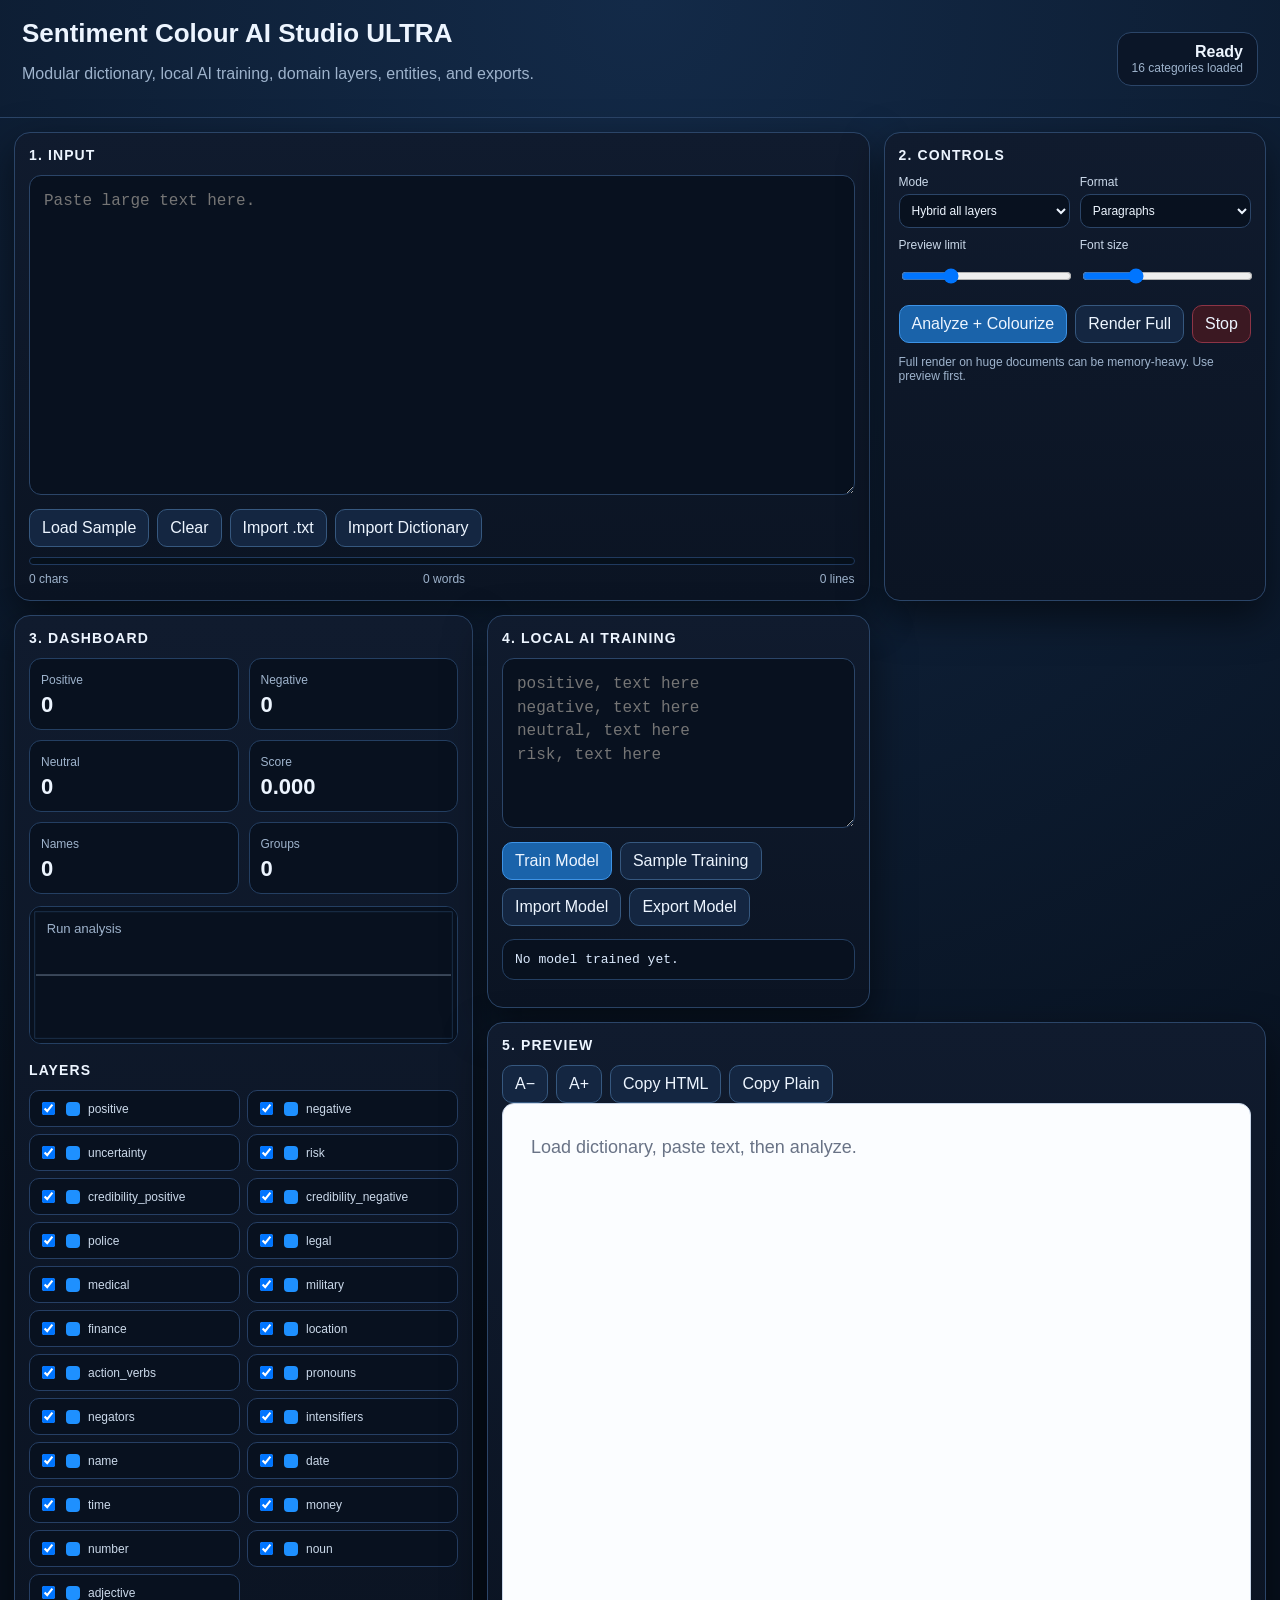
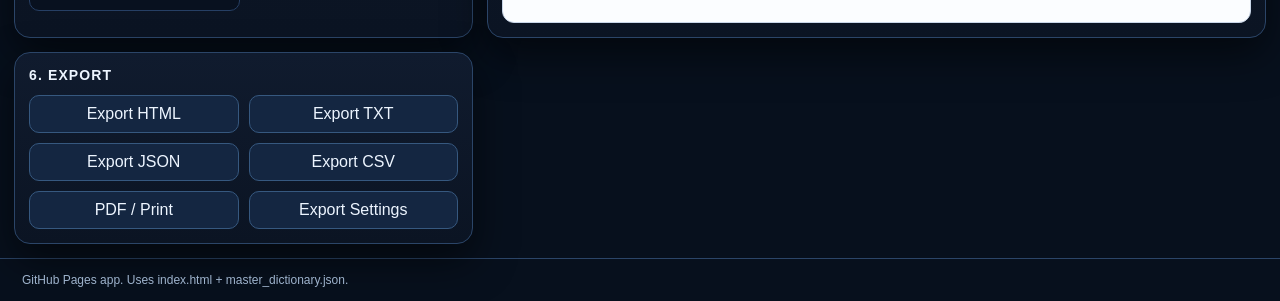
==== commit 303b966a: "Add files via upload" ====
--- a/index.html
+++ b/index.html
@@ -3,311 +3,74 @@
 <head>
 <meta charset="utf-8">
 <meta name="viewport" content="width=device-width,initial-scale=1">
-<title>Sentiment Colour AI Studio Pro</title>
+<title>Sentiment Colour AI Studio ULTRA</title>
 <style>
-:root {
-  --bg:#07101d;--panel:#101b2e;--panel2:#14243c;--line:#2b4568;--text:#edf5ff;--muted:#9eb3cc;
-  --positive:#1dbf73;--negative:#ff5263;--neutral:#8492a6;--police:#1e90ff;--legal:#9b7cff;--medical:#00b8a9;
-  --military:#8fbc8f;--finance:#ffd166;--verb:#ff9f1c;--name:#e056fd;--number:#feca57;--noun:#54a0ff;--adj:#ff6bcb;
-}
-*{box-sizing:border-box}
-body{margin:0;background:radial-gradient(circle at top,#132a48,#07101d 68%);color:var(--text);font-family:Inter,Segoe UI,Arial,sans-serif}
-header{padding:18px 22px;border-bottom:1px solid var(--line);display:flex;justify-content:space-between;gap:14px;align-items:center}
-h1{margin:0;font-size:25px} h2{font-size:14px;letter-spacing:.08em;text-transform:uppercase;margin:0 0 12px} p{color:var(--muted)}
-.status{border:1px solid var(--line);background:#0b1628;border-radius:14px;padding:10px 14px;text-align:right}
-.status span{display:block;color:var(--muted);font-size:12px}
-.layout{display:grid;grid-template-columns:1.2fr 1fr 1fr;gap:14px;padding:14px}
-.panel{background:linear-gradient(180deg,var(--panel),#0b1423);border:1px solid var(--line);border-radius:16px;padding:14px;box-shadow:0 16px 40px #0008}
-.input{grid-column:span 2} .previewPanel{grid-column:span 2} .dashboard{grid-row:span 2}
+:root{--bg:#07101d;--panel:#101b2e;--line:#2b4568;--text:#edf5ff;--muted:#9eb3cc;--pos:#1dbf73;--neg:#ff5263;--blue:#1e90ff;--violet:#9b7cff;--aqua:#00b8a9;--gold:#ffd166;--orange:#ff9f1c;--pink:#e056fd}
+*{box-sizing:border-box}body{margin:0;background:radial-gradient(circle at top,#132a48,#07101d 70%);color:var(--text);font-family:Inter,Segoe UI,Arial,sans-serif}
+header{padding:18px 22px;border-bottom:1px solid var(--line);display:flex;justify-content:space-between;gap:14px;align-items:center}h1{margin:0;font-size:26px}p{color:var(--muted)}
+.status{border:1px solid var(--line);background:#0b1628;border-radius:14px;padding:10px 14px;text-align:right}.status span{display:block;color:var(--muted);font-size:12px}
+.layout{display:grid;grid-template-columns:1.2fr 1fr 1fr;gap:14px;padding:14px}.panel{background:linear-gradient(180deg,var(--panel),#0b1423);border:1px solid var(--line);border-radius:16px;padding:14px;box-shadow:0 16px 40px #0008}
+.input,.previewPanel{grid-column:span 2}.dash{grid-row:span 2}h2{font-size:14px;letter-spacing:.08em;text-transform:uppercase;margin:0 0 12px}
 textarea{width:100%;min-height:320px;background:#08111f;color:var(--text);border:1px solid var(--line);border-radius:12px;padding:14px;line-height:1.48;font-size:16px;resize:vertical}
-button,label.file,select,input{font:inherit}
-button,label.file{border:1px solid #36587f;background:#142641;color:var(--text);border-radius:10px;padding:9px 12px;cursor:pointer;text-align:center}
-button:hover,label.file:hover{background:#1b3458} .primary{background:#1a63aa;border-color:#3d93e6} .danger{background:#3b1822;border-color:#8d3446}
-.file input{display:none} .row{display:flex;flex-wrap:wrap;gap:8px;margin-top:10px}
-.grid2{display:grid;grid-template-columns:1fr 1fr;gap:10px} .grid3{display:grid;grid-template-columns:repeat(3,1fr);gap:10px}
-label{display:grid;gap:5px;color:#cbd9ea;font-size:12px} select,input[type=range],input[type=text]{width:100%;background:#08111f;color:var(--text);border:1px solid var(--line);border-radius:10px;padding:8px}
-.meter{height:8px;background:#06101b;border:1px solid #203a5f;border-radius:99px;overflow:hidden;margin-top:10px} #limitBar{height:100%;width:0;background:linear-gradient(90deg,#1dbf73,#ffd166,#ff5263)}
-.statsline{display:flex;justify-content:space-between;color:var(--muted);font-size:12px;margin-top:7px}
-.cards{display:grid;grid-template-columns:1fr 1fr;gap:10px} .card{background:#08111f;border:1px solid #243f62;border-radius:12px;padding:11px} .card span{font-size:12px;color:var(--muted)} .card b{display:block;font-size:23px;margin-top:4px}
-.preview{min-height:520px;max-height:760px;overflow:auto;background:#fbfdff;color:#101827;border-radius:12px;padding:28px;border:1px solid #c9d6e8;line-height:1.75;font-size:18px}
-.preview:empty::before{content:"Paste text, choose layers, then press Analyze + Colourize.";color:#697386}
-.word{border-radius:4px;padding:0 .08em;box-decoration-break:clone;-webkit-box-decoration-break:clone}
-.tag-positive{background:rgba(29,191,115,.18);color:#087a44} .tag-negative{background:rgba(255,82,99,.2);color:#b00020}
-.tag-police{background:rgba(30,144,255,.22);color:#064d91} .tag-legal{background:rgba(155,124,255,.22);color:#4d2f9f}
-.tag-medical{background:rgba(0,184,169,.2);color:#006b62} .tag-military{background:rgba(143,188,143,.28);color:#315d31}
-.tag-finance{background:rgba(255,209,102,.32);color:#7a5200} .tag-action_verbs{background:rgba(255,159,28,.22);color:#8a4b00}
-.tag-name{background:rgba(224,86,253,.2);color:#8619a2} .tag-number{background:rgba(254,202,87,.3);color:#7a5400}
-.tag-noun{border-bottom:2px solid var(--noun)} .tag-adjective{border-bottom:2px solid var(--adj)} .tag-negators{outline:1px dashed #ff5263} .tag-intensifiers{outline:1px dotted #ffd166}
-.legend{display:grid;grid-template-columns:1fr 1fr;gap:7px;margin-top:8px} .legend label{display:flex;gap:8px;align-items:center;background:#08111f;border:1px solid #263f64;border-radius:10px;padding:8px;font-size:12px}
-.sw{width:14px;height:14px;border-radius:4px;display:inline-block}
-canvas{width:100%;height:auto;background:#08111f;border:1px solid #243f62;border-radius:12px;margin-top:12px}
-pre{white-space:pre-wrap;background:#08111f;border:1px solid #243f62;border-radius:12px;padding:12px;max-height:260px;overflow:auto;color:#dbeafe}
-.tabs{display:flex;gap:8px;flex-wrap:wrap;margin-bottom:10px} .tab{display:none} .tab.active{display:block}
-.note{font-size:12px;color:var(--muted)} footer{padding:14px 22px;color:var(--muted);border-top:1px solid var(--line);font-size:12px}
-@media(max-width:1100px){.layout{grid-template-columns:1fr}.input,.previewPanel{grid-column:auto}.dashboard{grid-row:auto}}
+button,label.file,select,input{font:inherit}button,label.file{border:1px solid #36587f;background:#142641;color:var(--text);border-radius:10px;padding:9px 12px;cursor:pointer;text-align:center}button:hover,label.file:hover{background:#1b3458}.primary{background:#1a63aa;border-color:#3d93e6}.danger{background:#3b1822;border-color:#8d3446}.file input{display:none}
+.row{display:flex;flex-wrap:wrap;gap:8px;margin-top:10px}.grid2{display:grid;grid-template-columns:1fr 1fr;gap:10px}.grid3{display:grid;grid-template-columns:repeat(3,1fr);gap:10px}
+label{display:grid;gap:5px;color:#cbd9ea;font-size:12px}select,input[type=range],input[type=text]{width:100%;background:#08111f;color:var(--text);border:1px solid var(--line);border-radius:10px;padding:8px}
+.meter{height:8px;background:#06101b;border:1px solid #203a5f;border-radius:99px;overflow:hidden;margin-top:10px}#limitBar{height:100%;width:0;background:linear-gradient(90deg,var(--pos),var(--gold),var(--neg))}
+.statsline{display:flex;justify-content:space-between;color:var(--muted);font-size:12px;margin-top:7px}.cards{display:grid;grid-template-columns:1fr 1fr;gap:10px}.card{background:#08111f;border:1px solid #243f62;border-radius:12px;padding:11px}.card span{font-size:12px;color:var(--muted)}.card b{display:block;font-size:22px;margin-top:4px}
+.preview{min-height:520px;max-height:760px;overflow:auto;background:#fbfdff;color:#101827;border-radius:12px;padding:28px;border:1px solid #c9d6e8;line-height:1.75;font-size:18px}.preview:empty::before{content:"Load dictionary, paste text, then analyze.";color:#697386}.word{border-radius:4px;padding:0 .08em;box-decoration-break:clone;-webkit-box-decoration-break:clone}
+.tag-positive{background:rgba(29,191,115,.18);color:#087a44}.tag-negative{background:rgba(255,82,99,.2);color:#b00020}.tag-police{background:rgba(30,144,255,.22);color:#064d91}.tag-legal{background:rgba(155,124,255,.22);color:#4d2f9f}.tag-medical{background:rgba(0,184,169,.2);color:#006b62}.tag-military{background:rgba(143,188,143,.28);color:#315d31}.tag-finance,.tag-money{background:rgba(255,209,102,.32);color:#7a5200}.tag-location{background:rgba(46,213,115,.18);color:#087a44}.tag-name{background:rgba(224,86,253,.2);color:#8619a2}.tag-date,.tag-time,.tag-number{background:rgba(254,202,87,.3);color:#7a5400}.tag-action_verbs{background:rgba(255,159,28,.22);color:#8a4b00}.tag-noun{border-bottom:2px solid #54a0ff}.tag-adjective{border-bottom:2px solid #ff6bcb}.tag-uncertainty{outline:1px dashed #8e9aaf}.tag-risk{outline:2px solid #ff5263}.tag-credibility_positive{box-shadow:inset 0 -3px 0 rgba(29,191,115,.45)}.tag-credibility_negative{box-shadow:inset 0 -3px 0 rgba(255,82,99,.45)}
+.legend{display:grid;grid-template-columns:1fr 1fr;gap:7px;margin-top:8px}.legend label{display:flex;gap:8px;align-items:center;background:#08111f;border:1px solid #263f64;border-radius:10px;padding:8px;font-size:12px}.sw{width:14px;height:14px;border-radius:4px;display:inline-block}
+canvas{width:100%;height:auto;background:#08111f;border:1px solid #243f62;border-radius:12px;margin-top:12px}pre{white-space:pre-wrap;background:#08111f;border:1px solid #243f62;border-radius:12px;padding:12px;max-height:260px;overflow:auto;color:#dbeafe}.note{font-size:12px;color:var(--muted)}
+footer{padding:14px 22px;color:var(--muted);border-top:1px solid var(--line);font-size:12px}
+@media(max-width:1100px){.layout{grid-template-columns:1fr}.input,.previewPanel{grid-column:auto}.dash{grid-row:auto}}
 @media(max-width:700px){h1{font-size:32px;line-height:1.1}header{align-items:flex-start}.layout{padding:0}.panel{border-radius:24px;padding:24px}textarea{height:520px;font-size:22px}button,label.file,select,input{font-size:22px;padding:15px}label{font-size:19px}.preview{min-height:700px;font-size:22px}}
-@media print{body{background:white;color:black}header,.input,.controls,.dashboard,.training,.exports,footer,.toolbar{display:none}.layout{display:block}.previewPanel{border:none;box-shadow:none}.preview{max-height:none;overflow:visible;border:none;color:black}}
+@media print{body{background:white;color:black}header,.input,.controls,.dash,.training,.exports,footer,.toolbar{display:none}.layout{display:block}.previewPanel{border:none;box-shadow:none}.preview{max-height:none;overflow:visible;border:none;color:black}}
 </style>
 </head>
 <body>
-<header>
-  <div><h1>Sentiment Colour AI Studio Pro</h1><p>Unified colourized text analysis, local training, word-group highlighting, and export.</p></div>
-  <div class="status"><b id="readyState">Ready</b><span id="lexStats">2,006 positive · 4,780 negative · 248 group terms</span></div>
-</header>
-
+<header><div><h1>Sentiment Colour AI Studio ULTRA</h1><p>Modular dictionary, local AI training, domain layers, entities, and exports.</p></div><div class="status"><b id="readyState">Loading dictionary...</b><span id="dictStats">master_dictionary.json</span></div></header>
 <main class="layout">
-<section class="panel input">
-<h2>1. Input</h2>
-<textarea id="inputText" placeholder="Paste up to very large text here. For million-word files, use preview limit first, then render full only when ready."></textarea>
-<div class="row">
-<button id="sampleBtn">Load Sample</button><button id="clearBtn">Clear</button>
-<label class="file">Import .txt<input id="fileInput" type="file" accept=".txt,.md,.csv,.html"></label>
-</div>
-<div class="meter"><div id="limitBar"></div></div>
-<div class="statsline"><span id="charCount">0 chars</span><span id="wordCount">0 words</span><span id="lineCount">0 lines</span></div>
-</section>
-
-<section class="panel controls">
-<h2>2. Analysis Controls</h2>
-<div class="grid2">
-<label>Mode<select id="analysisMode"><option value="layered">Layered colour tags</option><option value="sentiment">Sentiment only</option><option value="grammar">Grammar-like groups</option><option value="ai">Local AI model</option><option value="hybrid">Hybrid AI + lexicon + groups</option></select></label>
-<label>Format<select id="formatMode"><option value="paragraphs">Paragraphs</option><option value="sentences">Sentence blocks</option><option value="poetry">Line preserved</option><option value="compact">Compact</option></select></label>
-<label>Sentiment scale<select id="scaleMode"><option value="linear">Linear</option><option value="sqrt">Square-root</option><option value="log">Logarithmic</option><option value="binary">Binary</option></select></label>
-<label>Font<select id="fontMode"><option value="system">System</option><option value="serif">Serif</option><option value="mono">Monospace</option><option value="book">Book</option></select></label>
-<label>Font size<input id="fontSize" type="range" min="12" max="32" value="18"></label>
-<label>Colour strength<input id="strength" type="range" min="0" max="100" value="78"></label>
-<label>Context window<input id="windowSize" type="range" min="3" max="41" step="2" value="11"></label>
-<label>Preview word limit<input id="previewLimit" type="range" min="2000" max="50000" step="1000" value="15000"></label>
-</div>
-<div class="row"><button id="processBtn" class="primary">Analyze + Colourize</button><button id="renderAllBtn">Render Full</button><button id="stopBtn" class="danger">Stop</button></div>
-<p class="note">“Grammar-like” tagging uses browser heuristics, not a full NLP parser. It is useful for colour analysis, not formal grammar.</p>
-</section>
-
-<section class="panel dashboard">
-<h2>3. Dashboard</h2>
-<div class="cards">
-<div class="card"><span>Positive</span><b id="posCount">0</b></div><div class="card"><span>Negative</span><b id="negCount">0</b></div>
-<div class="card"><span>Neutral</span><b id="neuCount">0</b></div><div class="card"><span>Score</span><b id="score">0.000</b></div>
-<div class="card"><span>Names</span><b id="nameCount">0</b></div><div class="card"><span>Special groups</span><b id="groupCount">0</b></div>
-</div>
-<canvas id="chart" width="720" height="230"></canvas>
-<h2 style="margin-top:14px">Layer Toggles</h2>
-<div class="legend" id="legend"></div>
-</section>
-
-<section class="panel training">
-<h2>4. Local AI Training</h2>
-<div class="tabs"><button data-tab="train" class="tabBtn primary">Train</button><button data-tab="test" class="tabBtn">Test</button><button data-tab="model" class="tabBtn">Model</button></div>
-<div id="train" class="tab active">
-<p class="note">Paste rows like: <b>positive, this is reliable</b></p>
-<textarea id="trainingData" style="min-height:170px" placeholder="positive, text here&#10;negative, text here&#10;neutral, text here"></textarea>
-<div class="row"><button id="trainBtn" class="primary">Train Model</button><button id="sampleTrainBtn">Sample Training</button></div>
-</div>
-<div id="test" class="tab">
-<textarea id="testText" style="min-height:150px" placeholder="Text to classify with local model"></textarea>
-<div class="row"><button id="classifyBtn">Classify</button></div>
-<div class="cards"><div class="card"><span>AI Positive</span><b id="aiPos">0</b></div><div class="card"><span>AI Negative</span><b id="aiNeg">0</b></div><div class="card"><span>AI Neutral</span><b id="aiNeu">0</b></div></div>
-</div>
-<div id="model" class="tab">
-<div class="row"><label class="file">Import model<input id="importModel" type="file" accept=".json"></label><button id="exportModel">Export model</button><button id="clearModel">Clear model</button></div>
-<pre id="modelLog">No trained model yet.</pre>
-</div>
-</section>
-
-<section class="panel previewPanel">
-<h2>5. Preview</h2>
-<div class="toolbar row"><button id="zoomOut">A−</button><button id="zoomIn">A+</button><button id="copyHtmlBtn">Copy HTML</button><button id="copyPlainBtn">Copy Plain</button></div>
-<article id="preview" class="preview"></article>
-</section>
-
-<section class="panel exports">
-<h2>6. Export</h2>
-<div class="grid2">
-<button id="exportHtml">Export HTML</button><button id="exportTxt">Export TXT</button><button id="exportJson">Export Analysis JSON</button><button id="exportCsv">Export Word CSV</button><button id="exportPdf">PDF / Print</button><button id="exportSettings">Export Settings</button>
-</div>
-</section>
-</main>
-<footer>Single-file GitHub Pages app. Local-only analysis. No server required.</footer>
-
+<section class="panel input"><h2>1. Input</h2><textarea id="inputText" placeholder="Paste large text here."></textarea><div class="row"><button id="sampleBtn">Load Sample</button><button id="clearBtn">Clear</button><label class="file">Import .txt<input id="fileInput" type="file" accept=".txt,.md,.csv,.html"></label><label class="file">Import Dictionary<input id="dictInput" type="file" accept=".json"></label></div><div class="meter"><div id="limitBar"></div></div><div class="statsline"><span id="charCount">0 chars</span><span id="wordCount">0 words</span><span id="lineCount">0 lines</span></div></section>
+<section class="panel controls"><h2>2. Controls</h2><div class="grid2"><label>Mode<select id="mode"><option value="hybrid">Hybrid all layers</option><option value="sentiment">Sentiment only</option><option value="domain">Domain groups</option><option value="entity">Entities only</option><option value="ai">Local AI only</option></select></label><label>Format<select id="format"><option value="paragraphs">Paragraphs</option><option value="sentences">Sentence blocks</option><option value="poetry">Line preserved</option><option value="compact">Compact</option></select></label><label>Preview limit<input id="previewLimit" type="range" min="2000" max="60000" step="1000" value="16000"></label><label>Font size<input id="fontSize" type="range" min="12" max="34" value="18"></label></div><div class="row"><button id="processBtn" class="primary">Analyze + Colourize</button><button id="renderAllBtn">Render Full</button><button id="stopBtn" class="danger">Stop</button></div><p class="note">Full render on huge documents can be memory-heavy. Use preview first.</p></section>
+<section class="panel dash"><h2>3. Dashboard</h2><div class="cards"><div class="card"><span>Positive</span><b id="posCount">0</b></div><div class="card"><span>Negative</span><b id="negCount">0</b></div><div class="card"><span>Neutral</span><b id="neuCount">0</b></div><div class="card"><span>Score</span><b id="score">0.000</b></div><div class="card"><span>Names</span><b id="nameCount">0</b></div><div class="card"><span>Groups</span><b id="groupCount">0</b></div></div><canvas id="chart" width="720" height="230"></canvas><h2 style="margin-top:14px">Layers</h2><div id="legend" class="legend"></div></section>
+<section class="panel training"><h2>4. Local AI Training</h2><textarea id="trainingData" style="min-height:170px" placeholder="positive, text here&#10;negative, text here&#10;neutral, text here&#10;risk, text here"></textarea><div class="row"><button id="trainBtn" class="primary">Train Model</button><button id="sampleTrainBtn">Sample Training</button><label class="file">Import Model<input id="modelInput" type="file" accept=".json"></label><button id="exportModel">Export Model</button></div><pre id="modelLog">No model trained yet.</pre></section>
+<section class="panel previewPanel"><h2>5. Preview</h2><div class="toolbar row"><button id="zoomOut">A−</button><button id="zoomIn">A+</button><button id="copyHtml">Copy HTML</button><button id="copyPlain">Copy Plain</button></div><article id="preview" class="preview"></article></section>
+<section class="panel exports"><h2>6. Export</h2><div class="grid2"><button id="exportHtml">Export HTML</button><button id="exportTxt">Export TXT</button><button id="exportJson">Export JSON</button><button id="exportCsv">Export CSV</button><button id="exportPdf">PDF / Print</button><button id="exportSettings">Export Settings</button></div></section>
+</main><footer>GitHub Pages app. Uses index.html + master_dictionary.json.</footer>
 <script>
-const POSITIVE_WORDS = ["a+","abound","abounds","abundance","abundant","accessable","accessible","acclaim","acclaimed","acclamation","accolade","accolades","accommodative","accomodative","accomplish","accomplished","accomplishment","accomplishments","accurate","accurately","achievable","achievement","achievements","achievible","acumen","adaptable","adaptive","adequate","adjustable","admirable","admirably","admiration","admire","admirer","admiring","admiringly","adorable","adore","adored","adorer","adoring","adoringly","adroit","adroitly","adulate","adulation","adulatory","advanced","advantage","advantageous","advantageously","advantages","adventuresome","adventurous","advocate","advocated","advocates","affability","affable","affably","affectation","affection","affectionate","affinity","affirm","affirmation","affirmative","affluence","affluent","afford","affordable","affordably","afordable","agile","agilely","agility","agreeable","agreeableness","agreeably","all-around","alluring","alluringly","altruistic","altruistically","amaze","amazed","amazement","amazes","amazing","amazingly","ambitious","ambitiously","ameliorate","amenable","amenity","amiability","amiabily","amiable","amicability","amicable","amicably","amity","ample","amply","amuse","amusing","amusingly","angel","angelic","apotheosis","appeal","appealing","applaud","appreciable","appreciate","appreciated","appreciates","appreciative","appreciatively","appropriate","approval","approve","ardent","ardently","ardor","articulate","aspiration","aspirations","aspire","assurance","assurances","assure","assuredly","assuring","astonish","astonished","astonishing","astonishingly","astonishment","astound","astounded","astounding","astoundingly","astutely","attentive","attraction","attractive","attractively","attune","audible","audibly","auspicious","authentic","authoritative","autonomous","available","aver","avid","avidly","award","awarded","awards","awe","awed","awesome","awesomely","awesomeness","awestruck","awsome","backbone","balanced","bargain","beauteous","beautiful","beautifullly","beautifully","beautify","beauty","beckon","beckoned","beckoning","beckons","believable","believeable","beloved","benefactor","beneficent","beneficial","beneficially","beneficiary","benefit","benefits","benevolence","benevolent","benifits","best","best-known","best-performing","best-selling","better","better-known","better-than-expected","beutifully","blameless","bless","blessing","bliss","blissful","blissfully","blithe","blockbuster","bloom","blossom","bolster","bonny","bonus","bonuses","boom","booming","boost","boundless","bountiful","brainiest","brainy","brand-new","brave","bravery","bravo","breakthrough","breakthroughs","breathlessness","breathtaking","breathtakingly","breeze","bright","brighten","brighter","brightest","brilliance","brilliances","brilliant","brilliantly","brisk","brotherly","bullish","buoyant","cajole","calm","calming","calmness","capability","capable","capably","captivate","captivating","carefree","cashback","cashbacks","catchy","celebrate","celebrated","celebration","celebratory","champ","champion","charisma","charismatic","charitable","charm","charming","charmingly","chaste","cheaper","cheapest","cheer","cheerful","cheery","cherish","cherished","cherub","chic","chivalrous","chivalry","civility","civilize","clarity","classic","classy","clean","cleaner","cleanest","cleanliness","cleanly","clear","clear-cut","cleared","clearer","clearly","clears","clever","cleverly","cohere","coherence","coherent","cohesive","colorful","comely","comfort","comfortable","comfortably","comforting","comfy","commend","commendable","commendably","commitment","commodious","compact","compactly","compassion","compassionate","compatible","competitive","complement","complementary","complemented","complements","compliant","compliment","complimentary","comprehensive","conciliate","conciliatory","concise","confidence","confident","congenial","congratulate","congratulation","congratulations","congratulatory","conscientious","considerate","consistent","consistently","constructive","consummate","contentment","continuity","contrasty","contribution","convenience","convenient","conveniently","convience","convienient","convient","convincing","convincingly","cool","coolest","cooperative","cooperatively","cornerstone","correct","correctly","cost-effective","cost-saving","counter-attack","counter-attacks","courage","courageous","courageously","courageousness","courteous","courtly","covenant","cozy","creative","credence","credible","crisp","crisper","cure","cure-all","cushy","cute","cuteness","danke","danken","daring","daringly","darling","dashing","dauntless","dawn","dazzle","dazzled","dazzling","dead-cheap","dead-on","decency","decent","decisive","decisiveness","dedicated","defeat","defeated","defeating","defeats","defender","deference","deft","deginified","delectable","delicacy","delicate","delicious","delight","delighted","delightful","delightfully","delightfulness","dependable","dependably","deservedly","deserving","desirable","desiring","desirous","destiny","detachable","devout","dexterous","dexterously","dextrous","dignified","dignify","dignity","diligence","diligent","diligently","diplomatic","dirt-cheap","distinction","distinctive","distinguished","diversified","divine","divinely","dominate","dominated","dominates","dote","dotingly","doubtless","dreamland","dumbfounded","dumbfounding","dummy-proof","durable","dynamic","eager","eagerly","eagerness","earnest","earnestly","earnestness","ease","eased","eases","easier","easiest","easiness","easing","easy","easy-to-use","easygoing","ebullience","ebullient","ebulliently","ecenomical","economical","ecstasies","ecstasy","ecstatic","ecstatically","edify","educated","effective","effectively","effectiveness","effectual","efficacious","efficient","efficiently","effortless","effortlessly","effusion","effusive","effusively","effusiveness","elan","elate","elated","elatedly","elation","electrify","elegance","elegant","elegantly","elevate","elite","eloquence","eloquent","eloquently","embolden","eminence","eminent","empathize","empathy","empower","empowerment","enchant","enchanted","enchanting","enchantingly","encourage","encouragement","encouraging","encouragingly","endear","endearing","endorse","endorsed","endorsement","endorses","endorsing","energetic","energize","energy-efficient","energy-saving","engaging","engrossing","enhance","enhanced","enhancement","enhances","enjoy","enjoyable","enjoyably","enjoyed","enjoying","enjoyment","enjoys","enlighten","enlightenment","enliven","ennoble","enough","enrapt","enrapture","enraptured","enrich","enrichment","enterprising","entertain","entertaining","entertains","enthral","enthrall","enthralled","enthuse","enthusiasm","enthusiast","enthusiastic","enthusiastically","entice","enticed","enticing","enticingly","entranced","entrancing","entrust","enviable","enviably","envious","enviously","enviousness","envy","equitable","ergonomical","err-free","erudite","ethical","eulogize","euphoria","euphoric","euphorically","evaluative","evenly","eventful","everlasting","evocative","exalt","exaltation","exalted","exaltedly","exalting","exaltingly","examplar","examplary","excallent","exceed","exceeded","exceeding","exceedingly","exceeds","excel","exceled","excelent","excellant","excelled","excellence","excellency","excellent","excellently","excels","exceptional","exceptionally","excite","excited","excitedly","excitedness","excitement","excites","exciting","excitingly","exellent","exemplar","exemplary","exhilarate","exhilarating","exhilaratingly","exhilaration","exonerate","expansive","expeditiously","expertly","exquisite","exquisitely","extol","extoll","extraordinarily","extraordinary","exuberance","exuberant","exuberantly","exult","exultant","exultation","exultingly","eye-catch","eye-catching","eyecatch","eyecatching","fabulous","fabulously","facilitate","fair","fairly","fairness","faith","faithful","faithfully","faithfulness","fame","famed","famous","famously","fancier","fancinating","fancy","fanfare","fans","fantastic","fantastically","fascinate","fascinating","fascinatingly","fascination","fashionable","fashionably","fast","fast-growing","fast-paced","faster","fastest","fastest-growing","faultless","fav","fave","favor","favorable","favored","favorite","favorited","favour","fearless","fearlessly","feasible","feasibly","feat","feature-rich","fecilitous","feisty","felicitate","felicitous","felicity","fertile","fervent","fervently","fervid","fervidly","fervor","festive","fidelity","fiery","fine","fine-looking","finely","finer","finest","firmer","first-class","first-in-class","first-rate","flashy","flatter","flattering","flatteringly","flawless","flawlessly","flexibility","flexible","flourish","flourishing","fluent","flutter","fond","fondly","fondness","foolproof","foremost","foresight","formidable","fortitude","fortuitous","fortuitously","fortunate","fortunately","fortune","fragrant","free","freed","freedom","freedoms","fresh","fresher","freshest","friendliness","friendly","frolic","frugal","fruitful","ftw","fulfillment","fun","futurestic","futuristic","gaiety","gaily","gain","gained","gainful","gainfully","gaining","gains","gallant","gallantly","galore","geekier","geeky","gem","gems","generosity","generous","generously","genial","genius","gentle","gentlest","genuine","gifted","glad","gladden","gladly","gladness","glamorous","glee","gleeful","gleefully","glimmer","glimmering","glisten","glistening","glitter","glitz","glorify","glorious","gloriously","glory","glow","glowing","glowingly","god-given","god-send","godlike","godsend","gold","golden","good","goodly","goodness","goodwill","goood","gooood","gorgeous","gorgeously","grace","graceful","gracefully","gracious","graciously","graciousness","grand","grandeur","grateful","gratefully","gratification","gratified","gratifies","gratify","gratifying","gratifyingly","gratitude","great","greatest","greatness","grin","groundbreaking","guarantee","guidance","guiltless","gumption","gush","gusto","gutsy","hail","halcyon","hale","hallmark","hallmarks","hallowed","handier","handily","hands-down","handsome","handsomely","handy","happier","happily","happiness","happy","hard-working","hardier","hardy","harmless","harmonious","harmoniously","harmonize","harmony","headway","heal","healthful","healthy","hearten","heartening","heartfelt","heartily","heartwarming","heaven","heavenly","helped","helpful","helping","hero","heroic","heroically","heroine","heroize","heros","high-quality","high-spirited","hilarious","holy","homage","honest","honesty","honor","honorable","honored","honoring","hooray","hopeful","hospitable","hot","hotcake","hotcakes","hottest","hug","humane","humble","humility","humor","humorous","humorously","humour","humourous","ideal","idealize","ideally","idol","idolize","idolized","idyllic","illuminate","illuminati","illuminating","illumine","illustrious","ilu","imaculate","imaginative","immaculate","immaculately","immense","impartial","impartiality","impartially","impassioned","impeccable","impeccably","important","impress","impressed","impresses","impressive","impressively","impressiveness","improve","improved","improvement","improvements","improves","improving","incredible","incredibly","indebted","individualized","indulgence","indulgent","industrious","inestimable","inestimably","inexpensive","infallibility","infallible","infallibly","influential","ingenious","ingeniously","ingenuity","ingenuous","ingenuously","innocuous","innovation","innovative","inpressed","insightful","insightfully","inspiration","inspirational","inspire","inspiring","instantly","instructive","instrumental","integral","integrated","intelligence","intelligent","intelligible","interesting","interests","intimacy","intimate","intricate","intrigue","intriguing","intriguingly","intuitive","invaluable","invaluablely","inventive","invigorate","invigorating","invincibility","invincible","inviolable","inviolate","invulnerable","irreplaceable","irreproachable","irresistible","irresistibly","issue-free","jaw-droping","jaw-dropping","jollify","jolly","jovial","joy","joyful","joyfully","joyous","joyously","jubilant","jubilantly","jubilate","jubilation","jubiliant","judicious","justly","keen","keenly","keenness","kid-friendly","kindliness","kindly","kindness","knowledgeable","kudos","large-capacity","laud","laudable","laudably","lavish","lavishly","law-abiding","lawful","lawfully","lead","leading","leads","lean","led","legendary","leverage","levity","liberate","liberation","liberty","lifesaver","light-hearted","lighter","likable","like","liked","likes","liking","lionhearted","lively","logical","long-lasting","lovable","lovably","love","loved","loveliness","lovely","lover","loves","loving","low-cost","low-price","low-priced","low-risk","lower-priced","loyal","loyalty","lucid","lucidly","luck","luckier","luckiest","luckiness","lucky","lucrative","luminous","lush","luster","lustrous","luxuriant","luxuriate","luxurious","luxuriously","luxury","lyrical","magic","magical","magnanimous","magnanimously","magnificence","magnificent","magnificently","majestic","majesty","manageable","maneuverable","marvel","marveled","marvelled","marvellous","marvelous","marvelously","marvelousness","marvels","master","masterful","masterfully","masterpiece","masterpieces","masters","mastery","matchless","mature","maturely","maturity","meaningful","memorable","merciful","mercifully","mercy","merit","meritorious","merrily","merriment","merriness","merry","mesmerize","mesmerized","mesmerizes","mesmerizing","mesmerizingly","meticulous","meticulously","mightily","mighty","mind-blowing","miracle","miracles","miraculous","miraculously","miraculousness","modern","modest","modesty","momentous","monumental","monumentally","morality","motivated","multi-purpose","navigable","neat","neatest","neatly","nice","nicely","nicer","nicest","nifty","nimble","noble","nobly","noiseless","non-violence","non-violent","notably","noteworthy","nourish","nourishing","nourishment","novelty","nurturing","oasis","obsession","obsessions","obtainable","openly","openness","optimal","optimism","optimistic","opulent","orderly","originality","outdo","outdone","outperform","outperformed","outperforming","outperforms","outshine","outshone","outsmart","outstanding","outstandingly","outstrip","outwit","ovation","overjoyed","overtake","overtaken","overtakes","overtaking","overtook","overture","pain-free","painless","painlessly","palatial","pamper","pampered","pamperedly","pamperedness","pampers","panoramic","paradise","paramount","pardon","passion","passionate","passionately","patience","patient","patiently","patriot","patriotic","peace","peaceable","peaceful","peacefully","peacekeepers","peach","peerless","pep","pepped","pepping","peppy","peps","perfect","perfection","perfectly","permissible","perseverance","persevere","personages","personalized","phenomenal","phenomenally","picturesque","piety","pinnacle","playful","playfully","pleasant","pleasantly","pleased","pleases","pleasing","pleasingly","pleasurable","pleasurably","pleasure","plentiful","pluses","plush","plusses","poetic","poeticize","poignant","poise","poised","polished","polite","politeness","popular","portable","posh","positive","positively","positives","powerful","powerfully","praise","praiseworthy","praising","pre-eminent","precious","precise","precisely","preeminent","prefer","preferable","preferably","prefered","preferes","preferring","prefers","premier","prestige","prestigious","prettily","pretty","priceless","pride","principled","privilege","privileged","prize","proactive","problem-free","problem-solver","prodigious","prodigiously","prodigy","productive","productively","proficient","proficiently","profound","profoundly","profuse","profusion","progress","progressive","prolific","prominence","prominent","promise","promised","promises","promising","promoter","prompt","promptly","proper","properly","propitious","propitiously","pros","prosper","prosperity","prosperous","prospros","protect","protection","protective","proud","proven","proves","providence","proving","prowess","prudence","prudent","prudently","punctual","pure","purify","purposeful","quaint","qualified","qualify","quicker","quiet","quieter","radiance","radiant","rapid","rapport","rapt","rapture","raptureous","raptureously","rapturous","rapturously","rational","razor-sharp","reachable","readable","readily","ready","reaffirm","reaffirmation","realistic","realizable","reasonable","reasonably","reasoned","reassurance","reassure","receptive","reclaim","recomend","recommend","recommendation","recommendations","recommended","reconcile","reconciliation","record-setting","recover","recovery","rectification","rectify","rectifying","redeem","redeeming","redemption","refine","refined","refinement","reform","reformed","reforming","reforms","refresh","refreshed","refreshing","refund","refunded","regal","regally","regard","rejoice","rejoicing","rejoicingly","rejuvenate","rejuvenated","rejuvenating","relaxed","relent","reliable","reliably","relief","relish","remarkable","remarkably","remedy","remission","remunerate","renaissance","renewed","renown","renowned","replaceable","reputable","reputation","resilient","resolute","resound","resounding","resourceful","resourcefulness","respect","respectable","respectful","respectfully","respite","resplendent","responsibly","responsive","restful","restored","restructure","restructured","restructuring","retractable","revel","revelation","revere","reverence","reverent","reverently","revitalize","revival","revive","revives","revolutionary","revolutionize","revolutionized","revolutionizes","reward","rewarding","rewardingly","rich","richer","richly","richness","right","righten","righteous","righteously","righteousness","rightful","rightfully","rightly","rightness","risk-free","robust","rock-star","rock-stars","rockstar","rockstars","romantic","romantically","romanticize","roomier","roomy","rosy","safe","safely","sagacity","sagely","saint","saintliness","saintly","salutary","salute","sane","satisfactorily","satisfactory","satisfied","satisfies","satisfy","satisfying","satisified","saver","savings","savior","savvy","scenic","seamless","seasoned","secure","securely","selective","self-determination","self-respect","self-satisfaction","self-sufficiency","self-sufficient","sensation","sensational","sensationally","sensations","sensible","sensibly","sensitive","serene","serenity","sexy","sharp","sharper","sharpest","shimmering","shimmeringly","shine","shiny","significant","silent","simpler","simplest","simplified","simplifies","simplify","simplifying","sincere","sincerely","sincerity","skill","skilled","skillful","skillfully","slammin","sleek","slick","smart","smarter","smartest","smartly","smile","smiles","smiling","smilingly","smitten","smooth","smoother","smoothes","smoothest","smoothly","snappy","snazzy","sociable","soft","softer","solace","solicitous","solicitously","solid","solidarity","soothe","soothingly","sophisticated","soulful","soundly","soundness","spacious","sparkle","sparkling","spectacular","spectacularly","speedily","speedy","spellbind","spellbinding","spellbindingly","spellbound","spirited","spiritual","splendid","splendidly","splendor","spontaneous","sporty","spotless","sprightly","stability","stabilize","stable","stainless","standout","state-of-the-art","stately","statuesque","staunch","staunchly","staunchness","steadfast","steadfastly","steadfastness","steadiest","steadiness","steady","stellar","stellarly","stimulate","stimulates","stimulating","stimulative","stirringly","straighten","straightforward","streamlined","striking","strikingly","striving","strong","stronger","strongest","stunned","stunning","stunningly","stupendous","stupendously","sturdier","sturdy","stylish","stylishly","stylized","suave","suavely","sublime","subsidize","subsidized","subsidizes","subsidizing","substantive","succeed","succeeded","succeeding","succeeds","succes","success","successes","successful","successfully","suffice","sufficed","suffices","sufficient","sufficiently","suitable","sumptuous","sumptuously","sumptuousness","super","superb","superbly","superior","superiority","supple","support","supported","supporter","supporting","supportive","supports","supremacy","supreme","supremely","supurb","supurbly","surmount","surpass","surreal","survival","survivor","sustainability","sustainable","swank","swankier","swankiest","swanky","sweeping","sweet","sweeten","sweetheart","sweetly","sweetness","swift","swiftness","talent","talented","talents","tantalize","tantalizing","tantalizingly","tempt","tempting","temptingly","tenacious","tenaciously","tenacity","tender","tenderly","terrific","terrifically","thank","thankful","thinner","thoughtful","thoughtfully","thoughtfulness","thrift","thrifty","thrill","thrilled","thrilling","thrillingly","thrills","thrive","thriving","thumb-up","thumbs-up","tickle","tidy","time-honored","timely","tingle","titillate","titillating","titillatingly","togetherness","tolerable","toll-free","top","top-notch","top-quality","topnotch","tops","tough","tougher","toughest","traction","tranquil","tranquility","transparent","treasure","tremendously","trendy","triumph","triumphal","triumphant","triumphantly","trivially","trophy","trouble-free","trump","trumpet","trust","trusted","trusting","trustingly","trustworthiness","trustworthy","trusty","truthful","truthfully","truthfulness","twinkly","ultra-crisp","unabashed","unabashedly","unaffected","unassailable","unbeatable","unbiased","unbound","uncomplicated","unconditional","undamaged","undaunted","understandable","undisputable","undisputably","undisputed","unencumbered","unequivocal","unequivocally","unfazed","unfettered","unforgettable","unity","unlimited","unmatched","unparalleled","unquestionable","unquestionably","unreal","unrestricted","unrivaled","unselfish","unwavering","upbeat","upgradable","upgradeable","upgraded","upheld","uphold","uplift","uplifting","upliftingly","upliftment","upscale","usable","useable","useful","user-friendly","user-replaceable","valiant","valiantly","valor","valuable","variety","venerate","verifiable","veritable","versatile","versatility","vibrant","vibrantly","victorious","victory","viewable","vigilance","vigilant","virtue","virtuous","virtuously","visionary","vivacious","vivid","vouch","vouchsafe","warm","warmer","warmhearted","warmly","warmth","wealthy","welcome","well","well-backlit","well-balanced","well-behaved","well-being","well-bred","well-connected","well-educated","well-established","well-informed","well-intentioned","well-known","well-made","well-managed","well-mannered","well-positioned","well-received","well-regarded","well-rounded","well-run","well-wishers","wellbeing","whoa","wholeheartedly","wholesome","whooa","whoooa","wieldy","willing","willingly","willingness","win","windfall","winnable","winner","winners","winning","wins","wisdom","wise","wisely","witty","won","wonder","wonderful","wonderfully","wonderous","wonderously","wonders","wondrous","woo","work","workable","worked","works","world-famous","worth","worth-while","worthiness","worthwhile","worthy","wow","wowed","wowing","wows","yay","youthful","zeal","zenith","zest","zippy"];
-const NEGATIVE_WORDS = ["2-faced","2-faces","abnormal","abolish","abominable","abominably","abominate","abomination","abort","aborted","aborts","abrade","abrasive","abrupt","abruptly","abscond","absence","absent-minded","absentee","absurd","absurdity","absurdly","absurdness","abuse","abused","abuses","abusive","abysmal","abysmally","abyss","accidental","accost","accursed","accusation","accusations","accuse","accuses","accusing","accusingly","acerbate","acerbic","acerbically","ache","ached","aches","achey","aching","acrid","acridly","acridness","acrimonious","acrimoniously","acrimony","adamant","adamantly","addict","addicted","addicting","addicts","admonish","admonisher","admonishingly","admonishment","admonition","adulterate","adulterated","adulteration","adulterier","adversarial","adversary","adverse","adversity","afflict","affliction","afflictive","affront","afraid","aggravate","aggravating","aggravation","aggression","aggressive","aggressiveness","aggressor","aggrieve","aggrieved","aggrivation","aghast","agonies","agonize","agonizing","agonizingly","agony","aground","ail","ailing","ailment","aimless","alarm","alarmed","alarming","alarmingly","alienate","alienated","alienation","allegation","allegations","allege","allergic","allergies","allergy","aloof","altercation","ambiguity","ambiguous","ambivalence","ambivalent","ambush","amiss","amputate","anarchism","anarchist","anarchistic","anarchy","anemic","anger","angrily","angriness","angry","anguish","animosity","annihilate","annihilation","annoy","annoyance","annoyances","annoyed","annoying","annoyingly","annoys","anomalous","anomaly","antagonism","antagonist","antagonistic","antagonize","antianti-american","anti-israeli","anti-occupation","anti-proliferation","anti-semites","anti-social","anti-us","anti-white","antipathy","antiquated","antithetical","anxieties","anxiety","anxious","anxiously","anxiousness","apathetic","apathetically","apathy","apocalypse","apocalyptic","apologist","apologists","appal","appall","appalled","appalling","appallingly","apprehension","apprehensions","apprehensive","apprehensively","arbitrary","arcane","archaic","arduous","arduously","argumentative","arrogance","arrogant","arrogantly","ashamed","asinine","asininely","asinininity","askance","asperse","aspersion","aspersions","assail","assassin","assassinate","assault","assult","astray","asunder","atrocious","atrocities","atrocity","atrophy","attack","attacks","audacious","audaciously","audaciousness","audacity","audiciously","austere","authoritarian","autocrat","autocratic","avalanche","avarice","avaricious","avariciously","avenge","averse","aversion","aweful","awful","awfully","awfulness","awkward","awkwardness","ax","babble","back-logged","back-wood","back-woods","backache","backaches","backaching","backbite","backbiting","backward","backwardness","backwood","backwoods","bad","badly","baffle","baffled","bafflement","baffling","bait","balk","banal","banalize","bane","banish","banishment","bankrupt","barbarian","barbaric","barbarically","barbarity","barbarous","barbarously","barren","baseless","bash","bashed","bashful","bashing","bastard","bastards","battered","battering","batty","bearish","beastly","bedlam","bedlamite","befoul","beg","beggar","beggarly","begging","beguile","belabor","belated","beleaguer","belie","belittle","belittled","belittling","bellicose","belligerence","belligerent","belligerently","bemoan","bemoaning","bemused","bent","berate","bereave","bereavement","bereft","berserk","beseech","beset","besiege","besmirch","bestial","betray","betrayal","betrayals","betrayer","betraying","betrays","bewail","beware","bewilder","bewildered","bewildering","bewilderingly","bewilderment","bewitch","bias","biased","biases","bicker","bickering","bid-rigging","bigotries","bigotry","bitch","bitchy","biting","bitingly","bitter","bitterly","bitterness","bizarre","blab","blabber","blackmail","blah","blame","blameworthy","bland","blandish","blaspheme","blasphemous","blasphemy","blasted","blatant","blatantly","blather","bleak","bleakly","bleakness","bleed","bleeding","bleeds","blemish","blind","blinding","blindingly","blindside","blister","blistering","bloated","blockage","blockhead","bloodshed","bloodthirsty","bloody","blotchy","blow","blunder","blundering","blunders","blunt","blur","bluring","blurred","blurring","blurry","blurs","blurt","boastful","boggle","bogus","boil","boiling","boisterous","bomb","bombard","bombardment","bombastic","bondage","bonkers","bore","bored","boredom","bores","boring","botch","bother","bothered","bothering","bothers","bothersome","bowdlerize","boycott","braggart","bragger","brainless","brainwash","brash","brashly","brashness","brat","bravado","brazen","brazenly","brazenness","breach","break","break-up","break-ups","breakdown","breaking","breaks","breakup","breakups","bribery","brimstone","bristle","brittle","broke","broken","broken-hearted","brood","browbeat","bruise","bruised","bruises","bruising","brusque","brutal","brutalising","brutalities","brutality","brutalize","brutalizing","brutally","brute","brutish","bs","buckle","bug","bugging","buggy","bugs","bulkier","bulkiness","bulky","bulkyness","bull****","bull---bullies","bullshit","bullshyt","bully","bullying","bullyingly","bum","bump","bumped","bumping","bumpping","bumps","bumpy","bungle","bungler","bungling","bunk","burden","burdensome","burdensomely","burn","burned","burning","burns","bust","busts","busybody","butcher","butchery","buzzing","byzantine","cackle","calamities","calamitous","calamitously","calamity","callous","calumniate","calumniation","calumnies","calumnious","calumniously","calumny","cancer","cancerous","cannibal","cannibalize","capitulate","capricious","capriciously","capriciousness","capsize","careless","carelessness","caricature","carnage","carp","cartoonish","cash-strapped","castigate","castrated","casualty","cataclysm","cataclysmal","cataclysmic","cataclysmically","catastrophe","catastrophes","catastrophic","catastrophically","catastrophies","caustic","caustically","cautionary","cave","censure","chafe","chaff","chagrin","challenging","chaos","chaotic","chasten","chastise","chastisement","chatter","chatterbox","cheap","cheapen","cheaply","cheat","cheated","cheater","cheating","cheats","checkered","cheerless","cheesy","chide","childish","chill","chilly","chintzy","choke","choleric","choppy","chore","chronic","chunky","clamor","clamorous","clash","cliche","cliched","clique","clog","clogged","clogs","cloud","clouding","cloudy","clueless","clumsy","clunky","coarse","cocky","coerce","coercion","coercive","cold","coldly","collapse","collude","collusion","combative","combust","comical","commiserate","commonplace","commotion","commotions","complacent","complain","complained","complaining","complains","complaint","complaints","complex","complicated","complication","complicit","compulsion","compulsive","concede","conceded","conceit","conceited","concen","concens","concern","concerned","concerns","concession","concessions","condemn","condemnable","condemnation","condemned","condemns","condescend","condescending","condescendingly","condescension","confess","confession","confessions","confined","conflict","conflicted","conflicting","conflicts","confound","confounded","confounding","confront","confrontation","confrontational","confuse","confused","confuses","confusing","confusion","confusions","congested","congestion","cons","conscons","conservative","conspicuous","conspicuously","conspiracies","conspiracy","conspirator","conspiratorial","conspire","consternation","contagious","contaminate","contaminated","contaminates","contaminating","contamination","contempt","contemptible","contemptuous","contemptuously","contend","contention","contentious","contort","contortions","contradict","contradiction","contradictory","contrariness","contravene","contrive","contrived","controversial","controversy","convoluted","corrode","corrosion","corrosions","corrosive","corrupt","corrupted","corrupting","corruption","corrupts","corruptted","costlier","costly","counter-productive","counterproductive","coupists","covetous","coward","cowardly","crabby","crack","cracked","cracks","craftily","craftly","crafty","cramp","cramped","cramping","cranky","crap","crappy","craps","crash","crashed","crashes","crashing","crass","craven","cravenly","craze","crazily","craziness","crazy","creak","creaking","creaks","credulous","creep","creeping","creeps","creepy","crept","crime","criminal","cringe","cringed","cringes","cripple","crippled","cripples","crippling","crisis","critic","critical","criticism","criticisms","criticize","criticized","criticizing","critics","cronyism","crook","crooked","crooks","crowded","crowdedness","crude","cruel","crueler","cruelest","cruelly","cruelness","cruelties","cruelty","crumble","crumbling","crummy","crumple","crumpled","crumples","crush","crushed","crushing","cry","culpable","culprit","cumbersome","cunt","cunts","cuplrit","curse","cursed","curses","curt","cuss","cussed","cutthroat","cynical","cynicism","d*mn","damage","damaged","damages","damaging","damn","damnable","damnably","damnation","damned","damning","damper","danger","dangerous","dangerousness","dark","darken","darkened","darker","darkness","dastard","dastardly","daunt","daunting","dauntingly","dawdle","daze","dazed","dead","deadbeat","deadlock","deadly","deadweight","deaf","dearth","death","debacle","debase","debasement","debaser","debatable","debauch","debaucher","debauchery","debilitate","debilitating","debility","debt","debts","decadence","decadent","decay","decayed","deceit","deceitful","deceitfully","deceitfulness","deceive","deceiver","deceivers","deceiving","deception","deceptive","deceptively","declaim","decline","declines","declining","decrement","decrepit","decrepitude","decry","defamation","defamations","defamatory","defame","defect","defective","defects","defensive","defiance","defiant","defiantly","deficiencies","deficiency","deficient","defile","defiler","deform","deformed","defrauding","defunct","defy","degenerate","degenerately","degeneration","degradation","degrade","degrading","degradingly","dehumanization","dehumanize","deign","deject","dejected","dejectedly","dejection","delay","delayed","delaying","delays","delinquency","delinquent","delirious","delirium","delude","deluded","deluge","delusion","delusional","delusions","demean","demeaning","demise","demolish","demolisher","demon","demonic","demonize","demonized","demonizes","demonizing","demoralize","demoralizing","demoralizingly","denial","denied","denies","denigrate","denounce","dense","dent","dented","dents","denunciate","denunciation","denunciations","deny","denying","deplete","deplorable","deplorably","deplore","deploring","deploringly","deprave","depraved","depravedly","deprecate","depress","depressed","depressing","depressingly","depression","depressions","deprive","deprived","deride","derision","derisive","derisively","derisiveness","derogatory","desecrate","desert","desertion","desiccate","desiccated","desititute","desolate","desolately","desolation","despair","despairing","despairingly","desperate","desperately","desperation","despicable","despicably","despise","despised","despoil","despoiler","despondence","despondency","despondent","despondently","despot","despotic","despotism","destabilisation","destains","destitute","destitution","destroy","destroyer","destruction","destructive","desultory","deter","deteriorate","deteriorating","deterioration","deterrent","detest","detestable","detestably","detested","detesting","detests","detract","detracted","detracting","detraction","detracts","detriment","detrimental","devastate","devastated","devastates","devastating","devastatingly","devastation","deviate","deviation","devil","devilish","devilishly","devilment","devilry","devious","deviously","deviousness","devoid","diabolic","diabolical","diabolically","diametrically","diappointed","diatribe","diatribes","dick","dictator","dictatorial","die","die-hard","died","dies","difficult","difficulties","difficulty","diffidence","dilapidated","dilemma","dilly-dally","dim","dimmer","din","ding","dings","dinky","dire","direly","direness","dirt","dirtbag","dirtbags","dirts","dirty","disable","disabled","disaccord","disadvantage","disadvantaged","disadvantageous","disadvantages","disaffect","disaffected","disaffirm","disagree","disagreeable","disagreeably","disagreed","disagreeing","disagreement","disagrees","disallow","disapointed","disapointing","disapointment","disappoint","disappointed","disappointing","disappointingly","disappointment","disappointments","disappoints","disapprobation","disapproval","disapprove","disapproving","disarm","disarray","disaster","disasterous","disastrous","disastrously","disavow","disavowal","disbelief","disbelieve","disbeliever","disclaim","discombobulate","discomfit","discomfititure","discomfort","discompose","disconcert","disconcerted","disconcerting","disconcertingly","disconsolate","disconsolately","disconsolation","discontent","discontented","discontentedly","discontinued","discontinuity","discontinuous","discord","discordance","discordant","discountenance","discourage","discouragement","discouraging","discouragingly","discourteous","discourteously","discoutinous","discredit","discrepant","discriminate","discrimination","discriminatory","disdain","disdained","disdainful","disdainfully","disfavor","disgrace","disgraced","disgraceful","disgracefully","disgruntle","disgruntled","disgust","disgusted","disgustedly","disgustful","disgustfully","disgusting","disgustingly","dishearten","disheartening","dishearteningly","dishonest","dishonestly","dishonesty","dishonor","dishonorable","dishonorablely","disillusion","disillusioned","disillusionment","disillusions","disinclination","disinclined","disingenuous","disingenuously","disintegrate","disintegrated","disintegrates","disintegration","disinterest","disinterested","dislike","disliked","dislikes","disliking","dislocated","disloyal","disloyalty","dismal","dismally","dismalness","dismay","dismayed","dismaying","dismayingly","dismissive","dismissively","disobedience","disobedient","disobey","disoobedient","disorder","disordered","disorderly","disorganized","disorient","disoriented","disown","disparage","disparaging","disparagingly","dispensable","dispirit","dispirited","dispiritedly","dispiriting","displace","displaced","displease","displeased","displeasing","displeasure","disproportionate","disprove","disputable","dispute","disputed","disquiet","disquieting","disquietingly","disquietude","disregard","disregardful","disreputable","disrepute","disrespect","disrespectable","disrespectablity","disrespectful","disrespectfully","disrespectfulness","disrespecting","disrupt","disruption","disruptive","diss","dissapointed","dissappointed","dissappointing","dissatisfaction","dissatisfactory","dissatisfied","dissatisfies","dissatisfy","dissatisfying","dissed","dissemble","dissembler","dissension","dissent","dissenter","dissention","disservice","disses","dissidence","dissident","dissidents","dissing","dissocial","dissolute","dissolution","dissonance","dissonant","dissonantly","dissuade","dissuasive","distains","distaste","distasteful","distastefully","distort","distorted","distortion","distorts","distract","distracting","distraction","distraught","distraughtly","distraughtness","distress","distressed","distressing","distressingly","distrust","distrustful","distrusting","disturb","disturbance","disturbed","disturbing","disturbingly","disunity","disvalue","divergent","divisive","divisively","divisiveness","dizzing","dizzingly","dizzy","doddering","dodgey","dogged","doggedly","dogmatic","doldrums","domineer","domineering","donside","doom","doomed","doomsday","dope","doubt","doubtful","doubtfully","doubts","douchbag","douchebag","douchebags","downbeat","downcast","downer","downfall","downfallen","downgrade","downhearted","downheartedly","downhill","downside","downsides","downturn","downturns","drab","draconian","draconic","drag","dragged","dragging","dragoon","drags","drain","drained","draining","drains","drastic","drastically","drawback","drawbacks","dread","dreadful","dreadfully","dreadfulness","dreary","dripped","dripping","drippy","drips","drones","droop","droops","drop-out","drop-outs","dropout","dropouts","drought","drowning","drunk","drunkard","drunken","dubious","dubiously","dubitable","dud","dull","dullard","dumb","dumbfound","dump","dumped","dumping","dumps","dunce","dungeon","dungeons","dupe","dust","dusty","dwindling","dying","earsplitting","eccentric","eccentricity","effigy","effrontery","egocentric","egomania","egotism","egotistical","egotistically","egregious","egregiously","election-rigger","elimination","emaciated","emasculate","embarrass","embarrassing","embarrassingly","embarrassment","embattled","embroil","embroiled","embroilment","emergency","emphatic","emphatically","emptiness","encroach","encroachment","endanger","enemies","enemy","enervate","enfeeble","enflame","engulf","enjoin","enmity","enrage","enraged","enraging","enslave","entangle","entanglement","entrap","entrapment","envious","enviously","enviousness","epidemic","equivocal","erase","erode","erodes","erosion","err","errant","erratic","erratically","erroneous","erroneously","error","errors","eruptions","escapade","eschew","estranged","evade","evasion","evasive","evil","evildoer","evils","eviscerate","exacerbate","exagerate","exagerated","exagerates","exaggerate","exaggeration","exasperate","exasperated","exasperating","exasperatingly","exasperation","excessive","excessively","exclusion","excoriate","excruciating","excruciatingly","excuse","excuses","execrate","exhaust","exhausted","exhaustion","exhausts","exhorbitant","exhort","exile","exorbitant","exorbitantance","exorbitantly","expel","expensive","expire","expired","explode","exploit","exploitation","explosive","expropriate","expropriation","expulse","expunge","exterminate","extermination","extinguish","extort","extortion","extraneous","extravagance","extravagant","extravagantly","extremism","extremist","extremists","eyesore","f**k","fabricate","fabrication","facetious","facetiously","fail","failed","failing","fails","failure","failures","faint","fainthearted","faithless","fake","fall","fallacies","fallacious","fallaciously","fallaciousness","fallacy","fallen","falling","fallout","falls","false","falsehood","falsely","falsify","falter","faltered","famine","famished","fanatic","fanatical","fanatically","fanaticism","fanatics","fanciful","far-fetched","farce","farcical","farcical-yet-provocative","farcically","farfetched","fascism","fascist","fastidious","fastidiously","fastuous","fat","fat-cat","fat-cats","fatal","fatalistic","fatalistically","fatally","fatcat","fatcats","fateful","fatefully","fathomless","fatigue","fatigued","fatique","fatty","fatuity","fatuous","fatuously","fault","faults","faulty","fawningly","faze","fear","fearful","fearfully","fears","fearsome","feckless","feeble","feeblely","feebleminded","feign","feint","fell","felon","felonious","ferociously","ferocity","fetid","fever","feverish","fevers","fiasco","fib","fibber","fickle","fiction","fictional","fictitious","fidget","fidgety","fiend","fiendish","fierce","figurehead","filth","filthy","finagle","finicky","fissures","fist","flabbergast","flabbergasted","flagging","flagrant","flagrantly","flair","flairs","flak","flake","flakey","flakieness","flaking","flaky","flare","flares","flareup","flareups","flat-out","flaunt","flaw","flawed","flaws","flee","fleed","fleeing","fleer","flees","fleeting","flicering","flicker","flickering","flickers","flighty","flimflam","flimsy","flirt","flirty","floored","flounder","floundering","flout","fluster","foe","fool","fooled","foolhardy","foolish","foolishly","foolishness","forbid","forbidden","forbidding","forceful","foreboding","forebodingly","forfeit","forged","forgetful","forgetfully","forgetfulness","forlorn","forlornly","forsake","forsaken","forswear","foul","foully","foulness","fractious","fractiously","fracture","fragile","fragmented","frail","frantic","frantically","franticly","fraud","fraudulent","fraught","frazzle","frazzled","freak","freaking","freakish","freakishly","freaks","freeze","freezes","freezing","frenetic","frenetically","frenzied","frenzy","fret","fretful","frets","friction","frictions","fried","friggin","frigging","fright","frighten","frightening","frighteningly","frightful","frightfully","frigid","frost","frown","froze","frozen","fruitless","fruitlessly","frustrate","frustrated","frustrates","frustrating","frustratingly","frustration","frustrations","fuck","fucking","fudge","fugitive","full-blown","fulminate","fumble","fume","fumes","fundamentalism","funky","funnily","funny","furious","furiously","furor","fury","fuss","fussy","fustigate","fusty","futile","futilely","futility","fuzzy","gabble","gaff","gaffe","gainsay","gainsayer","gall","galling","gallingly","galls","gangster","gape","garbage","garish","gasp","gauche","gaudy","gawk","gawky","geezer","genocide","get-rich","ghastly","ghetto","ghosting","gibber","gibberish","gibe","giddy","gimmick","gimmicked","gimmicking","gimmicks","gimmicky","glare","glaringly","glib","glibly","glitch","glitches","gloatingly","gloom","gloomy","glower","glum","glut","gnawing","goad","goading","god-awful","goof","goofy","goon","gossip","graceless","gracelessly","graft","grainy","grapple","grate","grating","gravely","greasy","greed","greedy","grief","grievance","grievances","grieve","grieving","grievous","grievously","grim","grimace","grind","gripe","gripes","grisly","gritty","gross","grossly","grotesque","grouch","grouchy","groundless","grouse","growl","grudge","grudges","grudging","grudgingly","gruesome","gruesomely","gruff","grumble","grumpier","grumpiest","grumpily","grumpish","grumpy","guile","guilt","guiltily","guilty","gullible","gutless","gutter","hack","hacks","haggard","haggle","hairloss","halfhearted","halfheartedly","hallucinate","hallucination","hamper","hampered","handicapped","hang","hangs","haphazard","hapless","harangue","harass","harassed","harasses","harassment","harboring","harbors","hard","hard-hit","hard-line","hard-liner","hardball","harden","hardened","hardheaded","hardhearted","hardliner","hardliners","hardship","hardships","harm","harmed","harmful","harms","harpy","harridan","harried","harrow","harsh","harshly","hasseling","hassle","hassled","hassles","haste","hastily","hasty","hate","hated","hateful","hatefully","hatefulness","hater","haters","hates","hating","hatred","haughtily","haughty","haunt","haunting","havoc","hawkish","haywire","hazard","hazardous","haze","hazy","head-aches","headache","headaches","heartbreaker","heartbreaking","heartbreakingly","heartless","heathen","heavy-handed","heavyhearted","heck","heckle","heckled","heckles","hectic","hedge","hedonistic","heedless","hefty","hegemonism","hegemonistic","hegemony","heinous","hell","hell-bent","hellion","hells","helpless","helplessly","helplessness","heresy","heretic","heretical","hesitant","hestitant","hideous","hideously","hideousness","high-priced","hiliarious","hinder","hindrance","hiss","hissed","hissing","ho-hum","hoard","hoax","hobble","hogs","hollow","hoodium","hoodwink","hooligan","hopeless","hopelessly","hopelessness","horde","horrendous","horrendously","horrible","horrid","horrific","horrified","horrifies","horrify","horrifying","horrifys","hostage","hostile","hostilities","hostility","hotbeds","hothead","hotheaded","hothouse","hubris","huckster","hum","humid","humiliate","humiliating","humiliation","humming","hung","hurt","hurted","hurtful","hurting","hurts","hustler","hype","hypocricy","hypocrisy","hypocrite","hypocrites","hypocritical","hypocritically","hysteria","hysteric","hysterical","hysterically","hysterics","idiocies","idiocy","idiot","idiotic","idiotically","idiots","idle","ignoble","ignominious","ignominiously","ignominy","ignorance","ignorant","ignore","ill-advised","ill-conceived","ill-defined","ill-designed","ill-fated","ill-favored","ill-formed","ill-mannered","ill-natured","ill-sorted","ill-tempered","ill-treated","ill-treatment","ill-usage","ill-used","illegal","illegally","illegitimate","illicit","illiterate","illness","illogic","illogical","illogically","illusion","illusions","illusory","imaginary","imbalance","imbecile","imbroglio","immaterial","immature","imminence","imminently","immobilized","immoderate","immoderately","immodest","immoral","immorality","immorally","immovable","impair","impaired","impasse","impatience","impatient","impatiently","impeach","impedance","impede","impediment","impending","impenitent","imperfect","imperfection","imperfections","imperfectly","imperialist","imperil","imperious","imperiously","impermissible","impersonal","impertinent","impetuous","impetuously","impiety","impinge","impious","implacable","implausible","implausibly","implicate","implication","implode","impolite","impolitely","impolitic","importunate","importune","impose","imposers","imposing","imposition","impossible","impossiblity","impossibly","impotent","impoverish","impoverished","impractical","imprecate","imprecise","imprecisely","imprecision","imprison","imprisonment","improbability","improbable","improbably","improper","improperly","impropriety","imprudence","imprudent","impudence","impudent","impudently","impugn","impulsive","impulsively","impunity","impure","impurity","inability","inaccuracies","inaccuracy","inaccurate","inaccurately","inaction","inactive","inadequacy","inadequate","inadequately","inadverent","inadverently","inadvisable","inadvisably","inane","inanely","inappropriate","inappropriately","inapt","inaptitude","inarticulate","inattentive","inaudible","incapable","incapably","incautious","incendiary","incense","incessant","incessantly","incite","incitement","incivility","inclement","incognizant","incoherence","incoherent","incoherently","incommensurate","incomparable","incomparably","incompatability","incompatibility","incompatible","incompetence","incompetent","incompetently","incomplete","incompliant","incomprehensible","incomprehension","inconceivable","inconceivably","incongruous","incongruously","inconsequent","inconsequential","inconsequentially","inconsequently","inconsiderate","inconsiderately","inconsistence","inconsistencies","inconsistency","inconsistent","inconsolable","inconsolably","inconstant","inconvenience","inconveniently","incorrect","incorrectly","incorrigible","incorrigibly","incredulous","incredulously","inculcate","indecency","indecent","indecently","indecision","indecisive","indecisively","indecorum","indefensible","indelicate","indeterminable","indeterminably","indeterminate","indifference","indifferent","indigent","indignant","indignantly","indignation","indignity","indiscernible","indiscreet","indiscreetly","indiscretion","indiscriminate","indiscriminately","indiscriminating","indistinguishable","indoctrinate","indoctrination","indolent","indulge","ineffective","ineffectively","ineffectiveness","ineffectual","ineffectually","ineffectualness","inefficacious","inefficacy","inefficiency","inefficient","inefficiently","inelegance","inelegant","ineligible","ineloquent","ineloquently","inept","ineptitude","ineptly","inequalities","inequality","inequitable","inequitably","inequities","inescapable","inescapably","inessential","inevitable","inevitably","inexcusable","inexcusably","inexorable","inexorably","inexperience","inexperienced","inexpert","inexpertly","inexpiable","inexplainable","inextricable","inextricably","infamous","infamously","infamy","infected","infection","infections","inferior","inferiority","infernal","infest","infested","infidel","infidels","infiltrator","infiltrators","infirm","inflame","inflammation","inflammatory","inflammed","inflated","inflationary","inflexible","inflict","infraction","infringe","infringement","infringements","infuriate","infuriated","infuriating","infuriatingly","inglorious","ingrate","ingratitude","inhibit","inhibition","inhospitable","inhospitality","inhuman","inhumane","inhumanity","inimical","inimically","iniquitous","iniquity","injudicious","injure","injurious","injury","injustice","injustices","innuendo","inoperable","inopportune","inordinate","inordinately","insane","insanely","insanity","insatiable","insecure","insecurity","insensible","insensitive","insensitively","insensitivity","insidious","insidiously","insignificance","insignificant","insignificantly","insincere","insincerely","insincerity","insinuate","insinuating","insinuation","insociable","insolence","insolent","insolently","insolvent","insouciance","instability","instable","instigate","instigator","instigators","insubordinate","insubstantial","insubstantially","insufferable","insufferably","insufficiency","insufficient","insufficiently","insular","insult","insulted","insulting","insultingly","insults","insupportable","insupportably","insurmountable","insurmountably","insurrection","intefere","inteferes","intense","interfere","interference","interferes","intermittent","interrupt","interruption","interruptions","intimidate","intimidating","intimidatingly","intimidation","intolerable","intolerablely","intolerance","intoxicate","intractable","intransigence","intransigent","intrude","intrusion","intrusive","inundate","inundated","invader","invalid","invalidate","invalidity","invasive","invective","inveigle","invidious","invidiously","invidiousness","invisible","involuntarily","involuntary","irascible","irate","irately","ire","irk","irked","irking","irks","irksome","irksomely","irksomeness","irksomenesses","ironic","ironical","ironically","ironies","irony","irragularity","irrational","irrationalities","irrationality","irrationally","irrationals","irreconcilable","irrecoverable","irrecoverableness","irrecoverablenesses","irrecoverably","irredeemable","irredeemably","irreformable","irregular","irregularity","irrelevance","irrelevant","irreparable","irreplacible","irrepressible","irresolute","irresolvable","irresponsible","irresponsibly","irretating","irretrievable","irreversible","irritable","irritably","irritant","irritate","irritated","irritating","irritation","irritations","isolate","isolated","isolation","issue","issues","itch","itching","itchy","jabber","jaded","jagged","jam","jarring","jaundiced","jealous","jealously","jealousness","jealousy","jeer","jeering","jeeringly","jeers","jeopardize","jeopardy","jerk","jerky","jitter","jitters","jittery","job-killing","jobless","joke","joker","jolt","judder","juddering","judders","jumpy","junk","junky","junkyard","jutter","jutters","kaput","kill","killed","killer","killing","killjoy","kills","knave","knife","knock","knotted","kook","kooky","lack","lackadaisical","lacked","lackey","lackeys","lacking","lackluster","lacks","laconic","lag","lagged","lagging","laggy","lags","laid-off","lambast","lambaste","lame","lame-duck","lament","lamentable","lamentably","languid","languish","languor","languorous","languorously","lanky","lapse","lapsed","lapses","lascivious","last-ditch","latency","laughable","laughably","laughingstock","lawbreaker","lawbreaking","lawless","lawlessness","layoff","layoff-happy","lazy","leak","leakage","leakages","leaking","leaks","leaky","lech","lecher","lecherous","lechery","leech","leer","leery","left-leaning","lemon","lengthy","less-developed","lesser-known","letch","lethal","lethargic","lethargy","lewd","lewdly","lewdness","liability","liable","liar","liars","licentious","licentiously","licentiousness","lie","lied","lier","lies","life-threatening","lifeless","limit","limitation","limitations","limited","limits","limp","listless","litigious","little-known","livid","lividly","loath","loathe","loathing","loathly","loathsome","loathsomely","lone","loneliness","lonely","loner","lonesome","long-time","long-winded","longing","longingly","loophole","loopholes","loose","loot","lorn","lose","loser","losers","loses","losing","loss","losses","lost","loud","louder","lousy","loveless","lovelorn","low-rated","lowly","ludicrous","ludicrously","lugubrious","lukewarm","lull","lumpy","lunatic","lunaticism","lurch","lure","lurid","lurk","lurking","lying","macabre","mad","madden","maddening","maddeningly","madder","madly","madman","madness","maladjusted","maladjustment","malady","malaise","malcontent","malcontented","maledict","malevolence","malevolent","malevolently","malice","malicious","maliciously","maliciousness","malign","malignant","malodorous","maltreatment","mangle","mangled","mangles","mangling","mania","maniac","maniacal","manic","manipulate","manipulation","manipulative","manipulators","mar","marginal","marginally","martyrdom","martyrdom-seeking","mashed","massacre","massacres","matte","mawkish","mawkishly","mawkishness","meager","meaningless","meanness","measly","meddle","meddlesome","mediocre","mediocrity","melancholy","melodramatic","melodramatically","meltdown","menace","menacing","menacingly","mendacious","mendacity","menial","merciless","mercilessly","mess","messed","messes","messing","messy","midget","miff","militancy","mindless","mindlessly","mirage","mire","misalign","misaligned","misaligns","misapprehend","misbecome","misbecoming","misbegotten","misbehave","misbehavior","miscalculate","miscalculation","miscellaneous","mischief","mischievous","mischievously","misconception","misconceptions","miscreant","miscreants","misdirection","miser","miserable","miserableness","miserably","miseries","miserly","misery","misfit","misfortune","misgiving","misgivings","misguidance","misguide","misguided","mishandle","mishap","misinform","misinformed","misinterpret","misjudge","misjudgment","mislead","misleading","misleadingly","mislike","mismanage","mispronounce","mispronounced","mispronounces","misread","misreading","misrepresent","misrepresentation","miss","missed","misses","misstatement","mist","mistake","mistaken","mistakenly","mistakes","mistified","mistress","mistrust","mistrustful","mistrustfully","mists","misunderstand","misunderstanding","misunderstandings","misunderstood","misuse","moan","mobster","mock","mocked","mockeries","mockery","mocking","mockingly","mocks","molest","molestation","monotonous","monotony","monster","monstrosities","monstrosity","monstrous","monstrously","moody","moot","mope","morbid","morbidly","mordant","mordantly","moribund","moron","moronic","morons","mortification","mortified","mortify","mortifying","motionless","motley","mourn","mourner","mournful","mournfully","muddle","muddy","mudslinger","mudslinging","mulish","multi-polarization","mundane","murder","murderer","murderous","murderously","murky","muscle-flexing","mushy","musty","mysterious","mysteriously","mystery","mystify","myth","nag","nagging","naive","naively","narrower","nastily","nastiness","nasty","naughty","nauseate","nauseates","nauseating","nauseatingly","nebulous","nebulously","needless","needlessly","needy","nefarious","nefariously","negate","negation","negative","negatives","negativity","neglect","neglected","negligence","negligent","nemesis","nepotism","nervous","nervously","nervousness","nettle","nettlesome","neurotic","neurotically","niggle","niggles","nightmare","nightmarish","nightmarishly","nitpick","nitpicking","noise","noises","noisier","noisy","non-confidence","nonexistent","nonresponsive","nonsense","nosey","notoriety","notorious","notoriously","noxious","nuisance","numb","obese","object","objection","objectionable","objections","oblique","obliterate","obliterated","oblivious","obnoxious","obnoxiously","obscene","obscenely","obscenity","obscure","obscured","obscures","obscurity","obsess","obsessive","obsessively","obsessiveness","obsolete","obstacle","obstinate","obstinately","obstruct","obstructed","obstructing","obstruction","obstructs","obtrusive","obtuse","occlude","occluded","occludes","occluding","odd","odder","oddest","oddities","oddity","oddly","odor","offence","offend","offender","offending","offenses","offensive","offensively","offensiveness","officious","ominous","ominously","omission","omit","one-sided","onerous","onerously","onslaught","opinionated","opponent","opportunistic","oppose","opposition","oppositions","oppress","oppression","oppressive","oppressively","oppressiveness","oppressors","ordeal","orphan","ostracize","outbreak","outburst","outbursts","outcast","outcry","outlaw","outmoded","outrage","outraged","outrageous","outrageously","outrageousness","outrages","outsider","over-acted","over-awe","over-balanced","over-hyped","over-priced","over-valuation","overact","overacted","overawe","overbalance","overbalanced","overbearing","overbearingly","overblown","overdo","overdone","overdue","overemphasize","overheat","overkill","overloaded","overlook","overpaid","overpayed","overplay","overpower","overpriced","overrated","overreach","overrun","overshadow","oversight","oversights","oversimplification","oversimplified","oversimplify","oversize","overstate","overstated","overstatement","overstatements","overstates","overtaxed","overthrow","overthrows","overturn","overweight","overwhelm","overwhelmed","overwhelming","overwhelmingly","overwhelms","overzealous","overzealously","overzelous","pain","painful","painfull","painfully","pains","pale","pales","paltry","pan","pandemonium","pander","pandering","panders","panic","panick","panicked","panicking","panicky","paradoxical","paradoxically","paralize","paralyzed","paranoia","paranoid","parasite","pariah","parody","partiality","partisan","partisans","passe","passive","passiveness","pathetic","pathetically","patronize","paucity","pauper","paupers","payback","peculiar","peculiarly","pedantic","peeled","peeve","peeved","peevish","peevishly","penalize","penalty","perfidious","perfidity","perfunctory","peril","perilous","perilously","perish","pernicious","perplex","perplexed","perplexing","perplexity","persecute","persecution","pertinacious","pertinaciously","pertinacity","perturb","perturbed","pervasive","perverse","perversely","perversion","perversity","pervert","perverted","perverts","pessimism","pessimistic","pessimistically","pest","pestilent","petrified","petrify","pettifog","petty","phobia","phobic","phony","picket","picketed","picketing","pickets","picky","pig","pigs","pillage","pillory","pimple","pinch","pique","pitiable","pitiful","pitifully","pitiless","pitilessly","pittance","pity","plagiarize","plague","plasticky","plaything","plea","pleas","plebeian","plight","plot","plotters","ploy","plunder","plunderer","pointless","pointlessly","poison","poisonous","poisonously","pokey","poky","polarisation","polemize","pollute","polluter","polluters","polution","pompous","poor","poorer","poorest","poorly","posturing","pout","poverty","powerless","prate","pratfall","prattle","precarious","precariously","precipitate","precipitous","predatory","predicament","prejudge","prejudice","prejudices","prejudicial","premeditated","preoccupy","preposterous","preposterously","presumptuous","presumptuously","pretence","pretend","pretense","pretentious","pretentiously","prevaricate","pricey","pricier","prick","prickle","prickles","prideful","prik","primitive","prison","prisoner","problem","problematic","problems","procrastinate","procrastinates","procrastination","profane","profanity","prohibit","prohibitive","prohibitively","propaganda","propagandize","proprietary","prosecute","protest","protested","protesting","protests","protracted","provocation","provocative","provoke","pry","pugnacious","pugnaciously","pugnacity","punch","punish","punishable","punitive","punk","puny","puppet","puppets","puzzled","puzzlement","puzzling","quack","qualm","qualms","quandary","quarrel","quarrellous","quarrellously","quarrels","quarrelsome","quash","queer","questionable","quibble","quibbles","quitter","rabid","racism","racist","racists","racy","radical","radicalization","radically","radicals","rage","ragged","raging","rail","raked","rampage","rampant","ramshackle","rancor","randomly","rankle","rant","ranted","ranting","rantingly","rants","rape","raped","raping","rascal","rascals","rash","rattle","rattled","rattles","ravage","raving","reactionary","rebellious","rebuff","rebuke","recalcitrant","recant","recession","recessionary","reckless","recklessly","recklessness","recoil","recourses","redundancy","redundant","refusal","refuse","refused","refuses","refusing","refutation","refute","refuted","refutes","refuting","regress","regression","regressive","regret","regreted","regretful","regretfully","regrets","regrettable","regrettably","regretted","reject","rejected","rejecting","rejection","rejects","relapse","relentless","relentlessly","relentlessness","reluctance","reluctant","reluctantly","remorse","remorseful","remorsefully","remorseless","remorselessly","remorselessness","renounce","renunciation","repel","repetitive","reprehensible","reprehensibly","reprehension","reprehensive","repress","repression","repressive","reprimand","reproach","reproachful","reprove","reprovingly","repudiate","repudiation","repugn","repugnance","repugnant","repugnantly","repulse","repulsed","repulsing","repulsive","repulsively","repulsiveness","resent","resentful","resentment","resignation","resigned","resistance","restless","restlessness","restrict","restricted","restriction","restrictive","resurgent","retaliate","retaliatory","retard","retarded","retardedness","retards","reticent","retract","retreat","retreated","revenge","revengeful","revengefully","revert","revile","reviled","revoke","revolt","revolting","revoltingly","revulsion","revulsive","rhapsodize","rhetoric","rhetorical","ricer","ridicule","ridicules","ridiculous","ridiculously","rife","rift","rifts","rigid","rigidity","rigidness","rile","riled","rip","rip-off","ripoff","ripped","risk","risks","risky","rival","rivalry","roadblocks","rocky","rogue","rollercoaster","rot","rotten","rough","rremediable","rubbish","rude","rue","ruffian","ruffle","ruin","ruined","ruining","ruinous","ruins","rumbling","rumor","rumors","rumours","rumple","run-down","runaway","rupture","rust","rusts","rusty","rut","ruthless","ruthlessly","ruthlessness","ruts","sabotage","sack","sacrificed","sad","sadden","sadly","sadness","sag","sagged","sagging","saggy","sags","salacious","sanctimonious","sap","sarcasm","sarcastic","sarcastically","sardonic","sardonically","sass","satirical","satirize","savage","savaged","savagery","savages","scaly","scam","scams","scandal","scandalize","scandalized","scandalous","scandalously","scandals","scandel","scandels","scant","scapegoat","scar","scarce","scarcely","scarcity","scare","scared","scarier","scariest","scarily","scarred","scars","scary","scathing","scathingly","sceptical","scoff","scoffingly","scold","scolded","scolding","scoldingly","scorching","scorchingly","scorn","scornful","scornfully","scoundrel","scourge","scowl","scramble","scrambled","scrambles","scrambling","scrap","scratch","scratched","scratches","scratchy","scream","screech","screw-up","screwed","screwed-up","screwy","scuff","scuffs","scum","scummy","second-class","second-tier","secretive","sedentary","seedy","seethe","seething","self-coup","self-criticism","self-defeating","self-destructive","self-humiliation","self-interest","self-interested","self-serving","selfinterested","selfish","selfishly","selfishness","semi-retarded","senile","sensationalize","senseless","senselessly","seriousness","sermonize","servitude","set-up","setback","setbacks","sever","severe","severity","sh*t","shabby","shadowy","shady","shake","shaky","shallow","sham","shambles","shame","shameful","shamefully","shamefulness","shameless","shamelessly","shamelessness","shark","sharply","shatter","shemale","shimmer","shimmy","shipwreck","shirk","shirker","shit","shiver","shock","shocked","shocking","shockingly","shoddy","short-lived","shortage","shortchange","shortcoming","shortcomings","shortness","shortsighted","shortsightedness","showdown","shrew","shriek","shrill","shrilly","shrivel","shroud","shrouded","shrug","shun","shunned","sick","sicken","sickening","sickeningly","sickly","sickness","sidetrack","sidetracked","siege","sillily","silly","simplistic","simplistically","sin","sinful","sinfully","sinister","sinisterly","sink","sinking","skeletons","skeptic","skeptical","skeptically","skepticism","sketchy","skimpy","skinny","skittish","skittishly","skulk","slack","slander","slanderer","slanderous","slanderously","slanders","slap","slashing","slaughter","slaughtered","slave","slaves","sleazy","slime","slog","slogged","slogging","slogs","sloooooooooooooow","sloooow","slooow","sloow","sloppily","sloppy","sloth","slothful","slow","slow-moving","slowed","slower","slowest","slowly","sloww","slowww","slowwww","slug","sluggish","slump","slumping","slumpping","slur","slut","sluts","sly","smack","smallish","smash","smear","smell","smelled","smelling","smells","smelly","smelt","smoke","smokescreen","smolder","smoldering","smother","smoulder","smouldering","smudge","smudged","smudges","smudging","smug","smugly","smut","smuttier","smuttiest","smutty","snag","snagged","snagging","snags","snappish","snappishly","snare","snarky","snarl","sneak","sneakily","sneaky","sneer","sneering","sneeringly","snob","snobbish","snobby","snobish","snobs","snub","so-cal","soapy","sob","sober","sobering","solemn","solicitude","somber","sore","sorely","soreness","sorrow","sorrowful","sorrowfully","sorry","sour","sourly","spade","spank","spendy","spew","spewed","spewing","spews","spilling","spinster","spiritless","spite","spiteful","spitefully","spitefulness","splatter","split","splitting","spoil","spoilage","spoilages","spoiled","spoilled","spoils","spook","spookier","spookiest","spookily","spooky","spoon-fed","spoon-feed","spoonfed","sporadic","spotty","spurious","spurn","sputter","squabble","squabbling","squander","squash","squeak","squeaks","squeaky","squeal","squealing","squeals","squirm","stab","stagnant","stagnate","stagnation","staid","stain","stains","stale","stalemate","stall","stalls","stammer","stampede","standstill","stark","starkly","startle","startling","startlingly","starvation","starve","static","steal","stealing","steals","steep","steeply","stench","stereotype","stereotypical","stereotypically","stern","stew","sticky","stiff","stiffness","stifle","stifling","stiflingly","stigma","stigmatize","sting","stinging","stingingly","stingy","stink","stinks","stodgy","stole","stolen","stooge","stooges","stormy","straggle","straggler","strain","strained","straining","strange","strangely","stranger","strangest","strangle","streaky","strenuous","stress","stresses","stressful","stressfully","stricken","strict","strictly","strident","stridently","strife","strike","stringent","stringently","struck","struggle","struggled","struggles","struggling","strut","stubborn","stubbornly","stubbornness","stuck","stuffy","stumble","stumbled","stumbles","stump","stumped","stumps","stun","stunt","stunted","stupid","stupidest","stupidity","stupidly","stupified","stupify","stupor","stutter","stuttered","stuttering","stutters","sty","stymied","sub-par","subdued","subjected","subjection","subjugate","subjugation","submissive","subordinate","subpoena","subpoenas","subservience","subservient","substandard","subtract","subversion","subversive","subversively","subvert","succumb","suck","sucked","sucker","sucks","sucky","sue","sued","sueing","sues","suffer","suffered","sufferer","sufferers","suffering","suffers","suffocate","sugar-coat","sugar-coated","sugarcoated","suicidal","suicide","sulk","sullen","sully","sunder","sunk","sunken","superficial","superficiality","superficially","superfluous","superstition","superstitious","suppress","suppression","surrender","susceptible","suspect","suspicion","suspicions","suspicious","suspiciously","swagger","swamped","sweaty","swelled","swelling","swindle","swipe","swollen","symptom","symptoms","syndrome","taboo","tacky","taint","tainted","tamper","tangle","tangled","tangles","tank","tanked","tanks","tantrum","tardy","tarnish","tarnished","tarnishes","tarnishing","tattered","taunt","taunting","tauntingly","taunts","taut","tawdry","taxing","tease","teasingly","tedious","tediously","temerity","temper","tempest","temptation","tenderness","tense","tension","tentative","tentatively","tenuous","tenuously","tepid","terrible","terribleness","terribly","terror","terror-genic","terrorism","terrorize","testily","testy","tetchily","tetchy","thankless","thicker","thirst","thorny","thoughtless","thoughtlessly","thoughtlessness","thrash","threat","threaten","threatening","threats","threesome","throb","throbbed","throbbing","throbs","throttle","thug","thumb-down","thumbs-down","thwart","time-consuming","timid","timidity","timidly","timidness","tin-y","tingled","tingling","tired","tiresome","tiring","tiringly","toil","toll","top-heavy","topple","torment","tormented","torrent","tortuous","torture","tortured","tortures","torturing","torturous","torturously","totalitarian","touchy","toughness","tout","touted","touts","toxic","traduce","tragedy","tragic","tragically","traitor","traitorous","traitorously","tramp","trample","transgress","transgression","trap","traped","trapped","trash","trashed","trashy","trauma","traumatic","traumatically","traumatize","traumatized","travesties","travesty","treacherous","treacherously","treachery","treason","treasonous","trick","tricked","trickery","tricky","trivial","trivialize","trouble","troubled","troublemaker","troubles","troublesome","troublesomely","troubling","troublingly","truant","tumble","tumbled","tumbles","tumultuous","turbulent","turmoil","twist","twisted","twists","two-faced","two-faces","tyrannical","tyrannically","tyranny","tyrant","ugh","uglier","ugliest","ugliness","ugly","ulterior","ultimatum","ultimatums","ultra-hardline","un-viewable","unable","unacceptable","unacceptablely","unacceptably","unaccessible","unaccustomed","unachievable","unaffordable","unappealing","unattractive","unauthentic","unavailable","unavoidably","unbearable","unbearablely","unbelievable","unbelievably","uncaring","uncertain","uncivil","uncivilized","unclean","unclear","uncollectible","uncomfortable","uncomfortably","uncomfy","uncompetitive","uncompromising","uncompromisingly","unconfirmed","unconstitutional","uncontrolled","unconvincing","unconvincingly","uncooperative","uncouth","uncreative","undecided","undefined","undependability","undependable","undercut","undercuts","undercutting","underdog","underestimate","underlings","undermine","undermined","undermines","undermining","underpaid","underpowered","undersized","undesirable","undetermined","undid","undignified","undissolved","undocumented","undone","undue","unease","uneasily","uneasiness","uneasy","uneconomical","unemployed","unequal","unethical","uneven","uneventful","unexpected","unexpectedly","unexplained","unfairly","unfaithful","unfaithfully","unfamiliar","unfavorable","unfeeling","unfinished","unfit","unforeseen","unforgiving","unfortunate","unfortunately","unfounded","unfriendly","unfulfilled","unfunded","ungovernable","ungrateful","unhappily","unhappiness","unhappy","unhealthy","unhelpful","unilateralism","unimaginable","unimaginably","unimportant","uninformed","uninsured","unintelligible","unintelligile","unipolar","unjust","unjustifiable","unjustifiably","unjustified","unjustly","unkind","unkindly","unknown","unlamentable","unlamentably","unlawful","unlawfully","unlawfulness","unleash","unlicensed","unlikely","unlucky","unmoved","unnatural","unnaturally","unnecessary","unneeded","unnerve","unnerved","unnerving","unnervingly","unnoticed","unobserved","unorthodox","unorthodoxy","unpleasant","unpleasantries","unpopular","unpredictable","unprepared","unproductive","unprofitable","unprove","unproved","unproven","unproves","unproving","unqualified","unravel","unraveled","unreachable","unreadable","unrealistic","unreasonable","unreasonably","unrelenting","unrelentingly","unreliability","unreliable","unresolved","unresponsive","unrest","unruly","unsafe","unsatisfactory","unsavory","unscrupulous","unscrupulously","unsecure","unseemly","unsettle","unsettled","unsettling","unsettlingly","unskilled","unsophisticated","unsound","unspeakable","unspeakablely","unspecified","unstable","unsteadily","unsteadiness","unsteady","unsuccessful","unsuccessfully","unsupported","unsupportive","unsure","unsuspecting","unsustainable","untenable","untested","unthinkable","unthinkably","untimely","untouched","untrue","untrustworthy","untruthful","unusable","unusably","unuseable","unuseably","unusual","unusually","unviewable","unwanted","unwarranted","unwatchable","unwelcome","unwell","unwieldy","unwilling","unwillingly","unwillingness","unwise","unwisely","unworkable","unworthy","unyielding","upbraid","upheaval","uprising","uproar","uproarious","uproariously","uproarous","uproarously","uproot","upset","upseting","upsets","upsetting","upsettingly","urgent","useless","usurp","usurper","utterly","vagrant","vague","vagueness","vain","vainly","vanity","vehement","vehemently","vengeance","vengeful","vengefully","vengefulness","venom","venomous","venomously","vent","vestiges","vex","vexation","vexing","vexingly","vibrate","vibrated","vibrates","vibrating","vibration","vice","vicious","viciously","viciousness","victimize","vile","vileness","vilify","villainous","villainously","villains","villian","villianous","villianously","villify","vindictive","vindictively","vindictiveness","violate","violation","violator","violators","violent","violently","viper","virulence","virulent","virulently","virus","vociferous","vociferously","volatile","volatility","vomit","vomited","vomiting","vomits","vulgar","vulnerable","wack","wail","wallow","wane","waning","wanton","war-like","warily","wariness","warlike","warned","warning","warp","warped","wary","washed-out","waste","wasted","wasteful","wastefulness","wasting","water-down","watered-down","wayward","weak","weaken","weakening","weaker","weakness","weaknesses","weariness","wearisome","weary","wedge","weed","weep","weird","weirdly","wheedle","whimper","whine","whining","whiny","whips","whore","whores","wicked","wickedly","wickedness","wild","wildly","wiles","wilt","wily","wimpy","wince","wobble","wobbled","wobbles","woe","woebegone","woeful","woefully","womanizer","womanizing","worn","worried","worriedly","worrier","worries","worrisome","worry","worrying","worryingly","worse","worsen","worsening","worst","worthless","worthlessly","worthlessness","wound","wounds","wrangle","wrath","wreak","wreaked","wreaks","wreck","wrest","wrestle","wretch","wretched","wretchedly","wretchedness","wrinkle","wrinkled","wrinkles","wrip","wripped","wripping","writhe","wrong","wrongful","wrongly","wrought","yawn","zap","zapped","zaps","zealot","zealous","zealously","zombie"];
-const GROUPS = {"police":["police","officer","officers","constable","constables","pc","detective","detectives","sergeant","sgt","deputy","sheriff","trooper","patrol","dispatcher","dispatch","rcmp","opp","law","enforcement","arrest","arrested","custody","detain","detained","charge","charged","crown","court","judge","warrant","statement","evidence","interview","transcript"],"legal":["court","judge","lawyer","counsel","crown","prosecutor","defence","defense","trial","hearing","witness","testimony","affidavit","evidence","exhibit","case","charge","charges","sentence","sentencing","appeal","probation","bail","warrant","subpoena","motion","order"],"medical":["doctor","nurse","hospital","clinic","patient","injury","injuries","pain","medication","therapy","diagnosis","symptom","symptoms","treatment","trauma","mental","health","anxiety","depression","stress","ptsd","medical"],"time_date":["am","pm","today","yesterday","tomorrow","morning","evening","night","monday","tuesday","wednesday","thursday","friday","saturday","sunday","january","february","march","april","may","june","july","august","september","october","november","december"],"military":["military","veteran","veterans","army","navy","airforce","air","force","marine","marines","soldier","soldiers","unit","command","mission","deployment","service","rank","base","operation"],"finance":["money","dollar","dollars","paid","payment","bank","account","invoice","cost","costs","price","debt","loan","tax","income","budget","expense","expenses","profit","loss","losses"],"action_verbs":["said","says","say","told","tell","asked","ask","reported","report","saw","see","seen","heard","hear","went","go","came","come","left","leave","arrived","arrive","called","call","walked","walk","ran","run","drove","drive","hit","hold","held","grabbed","grab","pushed","push","pulled","pull","opened","open","closed","close"],"pronouns":["i","me","my","mine","you","your","yours","he","him","his","she","her","hers","we","us","our","ours","they","them","their","theirs"],"negators":["not","no","never","none","nothing","nowhere","hardly","barely","without","cannot","can't","won't","didn't","doesn't","isn't","wasn't","weren't","don't"],"intensifiers":["very","really","extremely","super","highly","totally","absolutely","completely","fully","deeply","seriously","majorly","especially","particularly"]};
-
-const $ = id => document.getElementById(id);
-const escapeHtml = s => String(s).replace(/[&<>"']/g, c => ({'&':'&amp;','<':'&lt;','>':'&gt;','"':'&quot;',"'":'&#39;'}[c]));
-const wordKey = w => String(w).toLowerCase().replace(/^[^a-z0-9+*'.-]+|[^a-z0-9+*'.-]+$/gi,"");
-const positive = new Set(POSITIVE_WORDS), negative = new Set(NEGATIVE_WORDS);
-const groupSets = Object.fromEntries(Object.entries(GROUPS).map(([k,v]) => [k,new Set(v.map(x=>x.toLowerCase()))]));
-let stopped=false, lastResult=null, fullHtml="", plainText="";
-let aiModel = {labels:["positive","negative","neutral"],docCounts:{positive:0,negative:0,neutral:0},wordCounts:{positive:{},negative:{},neutral:{}},totalWords:{positive:0,negative:0,neutral:0},vocabulary:{}};
-
-document.addEventListener("DOMContentLoaded", () => { bind(); buildLegend(); updateCounts(); drawChart([]); });
-
-function bind(){
-  $("inputText").addEventListener("input", updateCounts);
-  $("inputText").addEventListener("paste",()=>setTimeout(updateCounts,25));
-  $("sampleBtn").onclick=loadSample; $("clearBtn").onclick=clearAll; $("fileInput").onchange=importFile;
-  $("processBtn").onclick=()=>processText(false); $("renderAllBtn").onclick=()=>processText(true); $("stopBtn").onclick=()=>stopped=true;
-  $("zoomIn").onclick=()=>changeFont(1); $("zoomOut").onclick=()=>changeFont(-1);
-  $("copyHtmlBtn").onclick=()=>navigator.clipboard.writeText(fullHtml||$("preview").innerHTML||"");
-  $("copyPlainBtn").onclick=()=>navigator.clipboard.writeText(plainText||$("inputText").value||"");
-  $("exportHtml").onclick=exportHtml; $("exportTxt").onclick=()=>save("formatted_text.txt","text/plain",plainText||$("inputText").value||"");
-  $("exportJson").onclick=exportJson; $("exportCsv").onclick=exportCsv; $("exportPdf").onclick=exportPdf; $("exportSettings").onclick=exportSettings;
-  document.querySelectorAll(".tabBtn").forEach(b=>b.onclick=()=>showTab(b.dataset.tab));
-  $("trainBtn").onclick=trainAI; $("sampleTrainBtn").onclick=sampleTraining; $("classifyBtn").onclick=classifyTest;
-  $("exportModel").onclick=()=>save("sentiment_local_ai_model.json","application/json",JSON.stringify(aiModel,null,2));
-  $("clearModel").onclick=()=>{resetModel(); $("modelLog").textContent="Model cleared."; };
-  $("importModel").onchange=importModel;
-}
-
-function showTab(id){ document.querySelectorAll(".tab").forEach(t=>t.classList.remove("active")); $(id).classList.add("active"); document.querySelectorAll(".tabBtn").forEach(b=>b.classList.toggle("primary",b.dataset.tab===id)); }
-
-function buildLegend(){
-  const colors = [
-    ["positive","Positive","var(--positive)"],["negative","Negative","var(--negative)"],["police","Police / law","var(--police)"],["legal","Legal","var(--legal)"],["medical","Medical","var(--medical)"],["military","Military","var(--military)"],["finance","Finance","var(--finance)"],["action_verbs","Action verbs","var(--verb)"],["name","Names","var(--name)"],["number","Numbers","var(--number)"],["noun","Noun-like","var(--noun)"],["adjective","Adjective-like","var(--adj)"],["negators","Negators","var(--negative)"],["intensifiers","Intensifiers","var(--finance)"]
-  ];
-  $("legend").innerHTML = colors.map(([id,label,color]) => `<label><input type="checkbox" class="layerToggle" value="${id}" checked><span class="sw" style="background:${color}"></span>${label}</label>`).join("");
-}
-
-function activeLayers(){ return new Set([...document.querySelectorAll(".layerToggle:checked")].map(x=>x.value)); }
-
-function updateCounts(){
-  const t=$("inputText").value||"", words=t.trim()?t.trim().split(/\s+/).length:0;
-  $("charCount").textContent=`${t.length.toLocaleString()} chars`; $("wordCount").textContent=`${words.toLocaleString()} words`;
-  $("lineCount").textContent=`${t?(t.match(/\n/g)||[]).length+1:0} lines`; $("limitBar").style.width=Math.min(100,words/1000000*100)+"%";
-}
-
-function loadSample(){
-  $("inputText").value=`[12:21 AM] PC DEROOY said the witness gave a clear statement. Officer Martin reported that the evidence was reliable and useful.
-
-The suspect was angry, confusing, and inconsistent. The court document said the case had serious problems.
-
-Dr. Smith reviewed the medical report. The veteran described stress, pain, and recovery. The payment was delayed, but the final result was excellent.`;
-  updateCounts();
-}
-
-function clearAll(){ $("inputText").value=""; $("preview").innerHTML=""; fullHtml=""; plainText=""; lastResult=null; updateCounts(); updateDashboard(); }
-
-function importFile(e){ const f=e.target.files[0]; if(!f)return; const r=new FileReader(); r.onload=()=>{$("inputText").value=String(r.result||""); updateCounts();}; r.readAsText(f); }
-
-function getSentiment(k){ const p=positive.has(k), n=negative.has(k); if(p&&!n)return 1; if(n&&!p)return -1; return 0; }
-
-function grammarTags(raw,k,prev) {
-  const tags=[];
-  if(/^\d+([:/.\-]\d+)*$/.test(raw) || /^\[?\d{1,2}:\d{2}/.test(raw)) tags.push("number");
-  if(/^[A-Z][a-z]+$/.test(raw) && !prev.endsWith(".")) tags.push("name");
-  if(/(ing|ed|ize|ise|ate|fy|s)$/.test(k) || groupSets.action_verbs.has(k)) tags.push("action_verbs");
-  if(/(ous|ful|less|ive|able|ible|al|ic|ary|ent|ant|y)$/.test(k)) tags.push("adjective");
-  if(/(tion|ment|ness|ity|ship|ance|ence|ism|ist|er|or)$/.test(k)) tags.push("noun");
-  return tags;
-}
-
-function groupTags(k) {
-  const out=[];
-  for(const [g,set] of Object.entries(groupSets)) if(set.has(k)) out.push(g);
-  return out;
-}
-
-function scaled(v){ const a=Math.abs(v); let s=a; const m=$("scaleMode").value; if(m==="sqrt")s=Math.sqrt(a); if(m==="log")s=Math.log1p(a*9)/Math.log(10); if(m==="binary")s=a>0?1:0; return Math.sign(v)*Math.min(1,s); }
-function aiReady(){ return Object.keys(aiModel.vocabulary).length>0; }
-
-function aiClassifyWords(words){
-  if(!aiReady()) return {positive:1/3,negative:1/3,neutral:1/3};
-  const vocabSize=Math.max(1,Object.keys(aiModel.vocabulary).length);
-  const totalDocs=aiModel.labels.reduce((a,l)=>a+aiModel.docCounts[l],0)||1;
-  const scores={};
-  for(const label of aiModel.labels){
-    let score=Math.log((aiModel.docCounts[label]+1)/(totalDocs+aiModel.labels.length));
-    for(const w of words) score+=Math.log(((aiModel.wordCounts[label][w]||0)+1)/(aiModel.totalWords[label]+vocabSize));
-    scores[label]=score;
-  }
-  const max=Math.max(...Object.values(scores)); let sum=0, exp={};
-  for(const k in scores){ exp[k]=Math.exp(scores[k]-max); sum+=exp[k]; }
-  return {positive:exp.positive/sum,negative:exp.negative/sum,neutral:exp.neutral/sum};
-}
-
-async function processText(renderAll){
-  stopped=false; updateCounts(); plainText=$("inputText").value||"";
-  if(!plainText.trim()){ $("preview").innerHTML="<p class='note'>Paste or import text first.</p>"; return; }
-  const tokens=plainText.match(/\s+|[^\s]+/g)||[], chunks=[], layers=activeLayers();
-  const maxWords=renderAll?Infinity:Number($("previewLimit").value);
-  let pos=0,neg=0,neu=0,names=0,groups=0,wordIndex=0,rendered=0,density=[], recent=[], prev="";
-  $("preview").style.fontSize=$("fontSize").value+"px"; $("preview").innerHTML="<p class='note'>Processing...</p>";
-  await new Promise(r=>setTimeout(r,20));
-  const mode=$("analysisMode").value, windowSize=Number($("windowSize").value);
-  const allKeys=[];
-  for(const t of tokens) if(!/^\s+$/.test(t)) allKeys.push(wordKey(t));
-  const aiDoc=aiClassifyWords(allKeys.slice(0,4000));
-  for(let i=0;i<tokens.length;i++){
-    if(stopped)break;
-    const tok=tokens[i];
-    if(/^\s+$/.test(tok)){ if(rendered<=maxWords)chunks.push(formatWhitespace(tok)); continue; }
-    const raw=tok.replace(/^[^A-Za-z0-9]+|[^A-Za-z0-9]+$/g,""), k=wordKey(tok);
-    let s=getSentiment(k); if(mode==="ai" && aiReady()) s=aiDoc.positive-aiDoc.negative; if(mode==="hybrid" && aiReady()) s=(s+(aiDoc.positive-aiDoc.negative))/2;
-    if(s>0)pos++; else if(s<0)neg++; else neu++;
-    recent.push(s); if(recent.length>windowSize) recent.shift(); density.push(s);
-    let tags=[];
-    if((mode==="layered"||mode==="sentiment"||mode==="hybrid") && s>0 && layers.has("positive")) tags.push("positive");
-    if((mode==="layered"||mode==="sentiment"||mode==="hybrid") && s<0 && layers.has("negative")) tags.push("negative");
-    if(mode==="layered"||mode==="grammar"||mode==="hybrid") tags.push(...groupTags(k).filter(x=>layers.has(x)), ...grammarTags(raw,k,prev).filter(x=>layers.has(x)));
-    if(tags.includes("name"))names++; if(tags.some(x=>!["positive","negative","name","number","noun","adjective"].includes(x)))groups++;
-    if(rendered<=maxWords){
-      const cls=[...new Set(tags)].map(x=>"tag-"+x).join(" ");
-      chunks.push(cls?`<span class="word ${cls}" title="${escapeHtml(tags.join(", "))}">${escapeHtml(tok)}</span>`:escapeHtml(tok));
-      rendered++;
-    }
-    prev=tok; wordIndex++;
-    if(i%8000===0){ $("preview").innerHTML=wrapFormatted(chunks.join(""))+`<p class="note">Processed ${wordIndex.toLocaleString()} words...</p>`; await new Promise(r=>setTimeout(r,0)); }
-  }
-  if(!renderAll && wordIndex>maxWords) chunks.push(`<p class="note">Preview limited to ${maxWords.toLocaleString()} words. Use Render Full for complete export.</p>`);
-  fullHtml=wrapFormatted(chunks.join("")); $("preview").innerHTML=fullHtml;
-  lastResult={positive:pos,negative:neg,neutral:neu,total:wordIndex,score:(pos-neg)/Math.max(1,wordIndex),names,groups,density,aiDoc};
-  updateDashboard();
-}
-
-function formatWhitespace(ws){ const m=$("formatMode").value; if(m==="poetry")return escapeHtml(ws).replace(/\n/g,"<br>"); if(m==="paragraphs")return ws.includes("\n\n")?"</p><p>":escapeHtml(ws); if(m==="sentences")return escapeHtml(ws); return " "; }
-function wrapFormatted(inner){ const m=$("formatMode").value; if(m==="paragraphs")return `<p>${inner}</p>`; if(m==="sentences")return inner.replace(/([.!?])\s+/g,"$1</span><span class='sentence'>").replace(/^/,"<span class='sentence'>").replace(/$/,"</span>"); return inner; }
-
-function updateDashboard(){
-  const r=lastResult||{positive:0,negative:0,neutral:0,score:0,names:0,groups:0,density:[]};
-  $("posCount").textContent=r.positive.toLocaleString(); $("negCount").textContent=r.negative.toLocaleString(); $("neuCount").textContent=r.neutral.toLocaleString();
-  $("score").textContent=r.score.toFixed(3); $("nameCount").textContent=r.names.toLocaleString(); $("groupCount").textContent=r.groups.toLocaleString(); drawChart(r.density||[]);
-}
-
-function drawChart(data){
-  const c=$("chart"),ctx=c.getContext("2d"),w=c.width,h=c.height; ctx.clearRect(0,0,w,h); ctx.fillStyle="#08111f"; ctx.fillRect(0,0,w,h); ctx.strokeStyle="#274466"; ctx.strokeRect(8,8,w-16,h-16); ctx.strokeStyle="#9eb3cc"; ctx.beginPath(); ctx.moveTo(10,h/2); ctx.lineTo(w-10,h/2); ctx.stroke();
-  if(!data.length){ctx.fillStyle="#9eb3cc"; ctx.font="22px Arial"; ctx.fillText("Run Analyze + Colourize",28,44); return;}
-  const bins=90, arr=Array(bins).fill(0); data.forEach((v,i)=>arr[Math.min(bins-1,Math.floor(i/data.length*bins))]+=v); const max=Math.max(1,...arr.map(Math.abs));
-  arr.forEach((v,i)=>{const x=14+i*(w-28)/bins,bw=Math.max(2,(w-28)/bins-2),mid=h/2,bh=Math.abs(v)/max*(h/2-20); ctx.fillStyle=v>=0?"#1dbf73":"#ff5263"; ctx.fillRect(x,v>=0?mid-bh:mid,bw,bh);});
-}
-
-function resetModel(){ aiModel={labels:["positive","negative","neutral"],docCounts:{positive:0,negative:0,neutral:0},wordCounts:{positive:{},negative:{},neutral:{}},totalWords:{positive:0,negative:0,neutral:0},vocabulary:{}}; }
-const tokenize = txt => (String(txt).toLowerCase().match(/[a-z][a-z'-]{1,}/g)||[]).filter(w=>w.length>1);
-function trainLine(label,text){ label=label.trim().toLowerCase(); if(!aiModel.labels.includes(label))return false; aiModel.docCounts[label]++; for(const w of tokenize(text)){ aiModel.wordCounts[label][w]=(aiModel.wordCounts[label][w]||0)+1; aiModel.totalWords[label]++; aiModel.vocabulary[w]=true; } return true; }
-function trainAI(){ resetModel(); let used=0; for(const line of $("trainingData").value.split(/\n+/)){ const idx=line.indexOf(","); if(idx<0)continue; if(trainLine(line.slice(0,idx),line.slice(idx+1)))used++; } $("modelLog").textContent=`Trained on ${used} examples. Vocabulary: ${Object.keys(aiModel.vocabulary).length} words.\n\n`+topWeights(); showTab("model"); }
-function sampleTraining(){ $("trainingData").value=`positive, the evidence is reliable clear useful accurate and strong
-positive, the officer was professional calm helpful and consistent
-positive, the witness statement was credible detailed and coherent
-negative, the statement is confusing inconsistent false and unreliable
-negative, the report was unclear broken weak and misleading
-negative, the suspect was aggressive angry deceptive and hostile
-neutral, the transcript contains names dates and locations
-neutral, the file was uploaded processed and reviewed
-neutral, the meeting started at noon and ended later`; }
-function classifyTest(){ const s=aiClassifyWords(tokenize($("testText").value)); $("aiPos").textContent=s.positive.toFixed(3); $("aiNeg").textContent=s.negative.toFixed(3); $("aiNeu").textContent=s.neutral.toFixed(3); }
-function topWeights(){ const words=Object.keys(aiModel.vocabulary); return words.map(w=>{const p=aiModel.wordCounts.positive[w]||0,n=aiModel.wordCounts.negative[w]||0,u=aiModel.wordCounts.neutral[w]||0;return {w,p,n,u,spread:Math.max(p,n,u)-Math.min(p,n,u)};}).sort((a,b)=>b.spread-a.spread).slice(0,100).map(r=>`${r.w.padEnd(18)} +${r.p} -${r.n} neutral:${r.u}`).join("\n")||"No learned weights."; }
-function importModel(e){ const f=e.target.files[0]; if(!f)return; const r=new FileReader(); r.onload=()=>{aiModel=JSON.parse(r.result); $("modelLog").textContent="Imported model.\n\n"+topWeights();}; r.readAsText(f); }
-
-function changeFont(d){ const n=Math.max(12,Math.min(36,Number($("fontSize").value)+d)); $("fontSize").value=n; $("preview").style.fontSize=n+"px"; }
-function save(name,type,data){ const a=document.createElement("a"); a.href=URL.createObjectURL(new Blob([data],{type})); a.download=name; a.click(); setTimeout(()=>URL.revokeObjectURL(a.href),2000); }
-function docHtml(){ return `<!doctype html><html><head><meta charset="utf-8"><title>Colourized Text</title><style>${document.querySelector("style").textContent}</style></head><body><article class="preview">${fullHtml||escapeHtml($("inputText").value||"")}</article></body></html>`; }
-function exportHtml(){ save("colourized_text_analysis.html","text/html",docHtml()); }
-function exportJson(){ save("sentiment_colour_analysis.json","application/json",JSON.stringify({settings:getSettings(),result:lastResult,modelSummary:{docs:aiModel.docCounts,vocabulary:Object.keys(aiModel.vocabulary).length}},null,2)); }
-function exportSettings(){ save("sentiment_colour_settings.json","application/json",JSON.stringify(getSettings(),null,2)); }
-function getSettings(){ return {analysisMode:$("analysisMode").value,formatMode:$("formatMode").value,scaleMode:$("scaleMode").value,fontSize:$("fontSize").value,strength:$("strength").value,windowSize:$("windowSize").value,previewLimit:$("previewLimit").value,layers:[...activeLayers()]}; }
-function exportCsv(){ const toks=($("inputText").value||"").match(/[^\s]+/g)||[]; let rows=["index,word,sentiment,groups"]; toks.forEach((tok,i)=>{const k=wordKey(tok),s=getSentiment(k),g=[...groupTags(k),...grammarTags(tok.replace(/^[^A-Za-z0-9]+|[^A-Za-z0-9]+$/g,""),k,"")].join("|"); rows.push(`${i+1},"${tok.replace(/"/g,'""')}",${s},"${g}"`);}); save("word_level_analysis.csv","text/csv",rows.join("\n")); }
-function exportPdf(){ const w=window.open("","_blank"); w.document.write(docHtml()); w.document.close(); setTimeout(()=>w.print(),500); }
+let DICT=null, SETS={}, PATTERNS={}, stopped=false, fullHtml="", plainText="", lastResult=null;
+let aiModel={labels:["positive","negative","neutral","credible","uncertain","risk","cooperative","defensive"],docCounts:{},wordCounts:{},totalWords:{},vocabulary:{}};
+const $=id=>document.getElementById(id), esc=s=>String(s).replace(/[&<>"']/g,c=>({'&':'&amp;','<':'&lt;','>':'&gt;','"':'&quot;',"'":'&#39;'}[c])), key=w=>String(w).toLowerCase().replace(/^[^a-z0-9+*'.-]+|[^a-z0-9+*'.-]+$/gi,"");
+async function loadDict(){try{const r=await fetch("master_dictionary.json",{cache:"no-store"}); DICT=await r.json(); setupDict();}catch(e){$("readyState").textContent="Dictionary not auto-loaded";$("dictStats").textContent="Use Import Dictionary";}}
+function setupDict(){SETS={}; for(const sec of ["sentiment","domains","grammar"]){for(const [k,v] of Object.entries(DICT[sec]||{}))SETS[k]=new Set(v.map(x=>String(x).toLowerCase()));} PATTERNS={}; for(const [k,arr] of Object.entries(DICT.patterns||{}))PATTERNS[k]=arr.map(x=>new RegExp(x,"i")); $("readyState").textContent="Ready"; $("dictStats").textContent=`${Object.keys(SETS).length} categories loaded`; buildLegend(); resetModel();}
+document.addEventListener("DOMContentLoaded",()=>{bind(); updateCounts(); drawChart([]); loadDict();});
+function bind(){$("inputText").oninput=updateCounts;$("sampleBtn").onclick=sample;$("clearBtn").onclick=clearAll;$("fileInput").onchange=importText;$("dictInput").onchange=importDict;$("processBtn").onclick=()=>process(false);$("renderAllBtn").onclick=()=>process(true);$("stopBtn").onclick=()=>stopped=true;$("zoomIn").onclick=()=>font(1);$("zoomOut").onclick=()=>font(-1);$("copyHtml").onclick=()=>navigator.clipboard.writeText(fullHtml||"");$("copyPlain").onclick=()=>navigator.clipboard.writeText(plainText||"");$("trainBtn").onclick=train;$("sampleTrainBtn").onclick=sampleTrain;$("modelInput").onchange=importModel;$("exportModel").onclick=()=>save("local_ai_model.json","application/json",JSON.stringify(aiModel,null,2));$("exportHtml").onclick=exportHtml;$("exportTxt").onclick=()=>save("text.txt","text/plain",plainText||"");$("exportJson").onclick=()=>save("analysis.json","application/json",JSON.stringify({result:lastResult,settings:getSettings()},null,2));$("exportCsv").onclick=exportCsv;$("exportPdf").onclick=exportPdf;$("exportSettings").onclick=()=>save("settings.json","application/json",JSON.stringify(getSettings(),null,2));}
+function buildLegend(){const names=["positive","negative","uncertainty","risk","credibility_positive","credibility_negative","police","legal","medical","military","finance","location","action_verbs","pronouns","negators","intensifiers","name","date","time","money","number","noun","adjective"]; $("legend").innerHTML=names.map(n=>`<label><input class="layer" type="checkbox" value="${n}" checked><span class="sw" style="background:#1e90ff"></span>${n}</label>`).join("");}
+function layers(){return new Set([...document.querySelectorAll(".layer:checked")].map(x=>x.value));}
+function updateCounts(){let t=$("inputText").value||"", w=t.trim()?t.trim().split(/\s+/).length:0;$("charCount").textContent=t.length.toLocaleString()+" chars";$("wordCount").textContent=w.toLocaleString()+" words";$("lineCount").textContent=(t?(t.match(/\n/g)||[]).length+1:0)+" lines";$("limitBar").style.width=Math.min(100,w/1000000*100)+"%";}
+function sample(){$("inputText").value="[12:21 AM] Officer Smith reported a clear and credible statement. The witness was calm and cooperative.\n\nThe suspect appeared angry, evasive, and inconsistent. Court evidence showed risk and uncertainty. Dr. Jones reviewed the medical report and the payment receipt.";updateCounts();}
+function clearAll(){$("inputText").value="";$("preview").innerHTML="";lastResult=null;fullHtml="";plainText="";updateCounts();updateDash();}
+function importText(e){let f=e.target.files[0];if(!f)return;let r=new FileReader();r.onload=()=>{$("inputText").value=String(r.result||"");updateCounts();};r.readAsText(f);}
+function importDict(e){let f=e.target.files[0];if(!f)return;let r=new FileReader();r.onload=()=>{DICT=JSON.parse(r.result);setupDict();};r.readAsText(f);}
+function sent(k){let p=SETS.positive?.has(k),n=SETS.negative?.has(k); if(p&&!n)return 1;if(n&&!p)return -1;return 0;}
+function tags(tok,prev){let raw=tok.replace(/^[^A-Za-z0-9$]+|[^A-Za-z0-9]+$/g,""),k=key(tok),t=[];for(const [name,set] of Object.entries(SETS)){if(set.has(k))t.push(name);}for(const [name,arr] of Object.entries(PATTERNS)){if(arr.some(rx=>rx.test(tok)))t.push(name);}if(/^[A-Z][a-z]+$/.test(raw)&&!prev.endsWith("."))t.push("name");if(/^\d/.test(raw))t.push("number");if(/(tion|ment|ness|ity|ship|ance|ence|ism|ist|er|or)$/.test(k))t.push("noun");if(/(ous|ful|less|ive|able|ible|al|ic|ary|ent|ant|y)$/.test(k))t.push("adjective");return [...new Set(t)];}
+async function process(all){if(!DICT){$("preview").innerHTML="<p class='note'>Dictionary is not loaded yet.</p>";return;}stopped=false;plainText=$("inputText").value||"";if(!plainText.trim())return;let toks=plainText.match(/\s+|[^\s]+/g)||[], max=all?Infinity:Number($("previewLimit").value), out=[], lay=layers(), pos=0,neg=0,neu=0,names=0,groups=0,dens=[], prev="",words=0;$("preview").style.fontSize=$("fontSize").value+"px";$("preview").innerHTML="<p class='note'>Processing...</p>";await new Promise(r=>setTimeout(r,20));for(let i=0;i<toks.length;i++){if(stopped)break;let tok=toks[i];if(/^\s+$/.test(tok)){if(words<=max)out.push(fmtSpace(tok));continue;}let k=key(tok),s=sent(k);if(s>0)pos++;else if(s<0)neg++;else neu++;let tg=tags(tok,prev).filter(x=>lay.has(x));if(s>0&&lay.has("positive"))tg.push("positive");if(s<0&&lay.has("negative"))tg.push("negative");if(tg.includes("name"))names++;if(tg.length)groups++;dens.push(s);if(words<=max){let cls=[...new Set(tg)].map(x=>"tag-"+x).join(" ");out.push(cls?`<span class="word ${cls}" title="${esc(tg.join(", "))}">${esc(tok)}</span>`:esc(tok));}words++;prev=tok;if(i%9000===0){$("preview").innerHTML=wrap(out.join(""))+`<p class="note">Processed ${words.toLocaleString()} words...</p>`;await new Promise(r=>setTimeout(r,0));}}if(!all&&words>max)out.push(`<p class="note">Preview limited to ${max.toLocaleString()} words. Use Render Full for complete export.</p>`);fullHtml=wrap(out.join(""));$("preview").innerHTML=fullHtml;lastResult={positive:pos,negative:neg,neutral:neu,total:words,score:(pos-neg)/Math.max(1,words),names,groups,density:dens};updateDash();}
+function fmtSpace(ws){let m=$("format").value;if(m==="poetry")return esc(ws).replace(/\n/g,"<br>");if(m==="paragraphs")return ws.includes("\n\n")?"</p><p>":esc(ws);if(m==="sentences")return esc(ws);return " ";}
+function wrap(x){let m=$("format").value;if(m==="paragraphs")return `<p>${x}</p>`;if(m==="sentences")return x.replace(/([.!?])\s+/g,"$1</span><span class='sentence'>").replace(/^/,"<span class='sentence'>").replace(/$/,"</span>");return x;}
+function updateDash(){let r=lastResult||{positive:0,negative:0,neutral:0,score:0,names:0,groups:0,density:[]};$("posCount").textContent=r.positive.toLocaleString();$("negCount").textContent=r.negative.toLocaleString();$("neuCount").textContent=r.neutral.toLocaleString();$("score").textContent=r.score.toFixed(3);$("nameCount").textContent=r.names.toLocaleString();$("groupCount").textContent=r.groups.toLocaleString();drawChart(r.density||[]);}
+function drawChart(data){let c=$("chart"),ctx=c.getContext("2d"),w=c.width,h=c.height;ctx.clearRect(0,0,w,h);ctx.fillStyle="#08111f";ctx.fillRect(0,0,w,h);ctx.strokeStyle="#274466";ctx.strokeRect(8,8,w-16,h-16);ctx.strokeStyle="#9eb3cc";ctx.beginPath();ctx.moveTo(10,h/2);ctx.lineTo(w-10,h/2);ctx.stroke();if(!data.length){ctx.fillStyle="#9eb3cc";ctx.font="22px Arial";ctx.fillText("Run analysis",28,44);return;}let bins=90,arr=Array(bins).fill(0);data.forEach((v,i)=>arr[Math.min(bins-1,Math.floor(i/data.length*bins))]+=v);let max=Math.max(1,...arr.map(Math.abs));arr.forEach((v,i)=>{let x=14+i*(w-28)/bins,bw=Math.max(2,(w-28)/bins-2),mid=h/2,bh=Math.abs(v)/max*(h/2-20);ctx.fillStyle=v>=0?"#1dbf73":"#ff5263";ctx.fillRect(x,v>=0?mid-bh:mid,bw,bh);});}
+function resetModel(){for(const l of (DICT?.ai_labels||["positive","negative","neutral"])){aiModel.docCounts[l]=0;aiModel.wordCounts[l]={};aiModel.totalWords[l]=0;}aiModel.labels=DICT?.ai_labels||aiModel.labels;aiModel.vocabulary={};}
+const tokAI=t=>(String(t).toLowerCase().match(/[a-z][a-z'-]{1,}/g)||[]);
+function train(){resetModel();let used=0;for(const line of $("trainingData").value.split(/\n+/)){let i=line.indexOf(",");if(i<0)continue;let lab=line.slice(0,i).trim().toLowerCase();if(!aiModel.labels.includes(lab))continue;aiModel.docCounts[lab]++;for(const w of tokAI(line.slice(i+1))){aiModel.wordCounts[lab][w]=(aiModel.wordCounts[lab][w]||0)+1;aiModel.totalWords[lab]++;aiModel.vocabulary[w]=true;}used++;}$("modelLog").textContent=`Trained on ${used} examples. Vocabulary: ${Object.keys(aiModel.vocabulary).length}`;}
+function sampleTrain(){$("trainingData").value="positive, clear reliable helpful accurate strong\nnegative, confusing unreliable false inconsistent hostile\nneutral, file uploaded reviewed and processed\ncredible, corroborated verified consistent documented\nuncertain, maybe unclear appears possibly unknown\nrisk, danger threat urgent unsafe escalation";}
+function importModel(e){let f=e.target.files[0];if(!f)return;let r=new FileReader();r.onload=()=>{aiModel=JSON.parse(r.result);$("modelLog").textContent="Model imported.";};r.readAsText(f);}
+function font(d){let n=Math.max(12,Math.min(36,Number($("fontSize").value)+d));$("fontSize").value=n;$("preview").style.fontSize=n+"px";}
+function save(n,t,d){let a=document.createElement("a");a.href=URL.createObjectURL(new Blob([d],{type:t}));a.download=n;a.click();}
+function docHtml(){return `<!doctype html><html><head><meta charset="utf-8"><title>Colourized Text</title><style>${document.querySelector("style").textContent}</style></head><body><article class="preview">${fullHtml}</article></body></html>`;}
+function exportHtml(){save("colourized_text.html","text/html",docHtml());}
+function exportCsv(){let rows=["index,word,tags,sentiment"], toks=($("inputText").value||"").match(/[^\s]+/g)||[];toks.forEach((tok,i)=>{let k=key(tok);rows.push(`${i+1},"${tok.replace(/"/g,'""')}","${tags(tok,"").join("|")}",${sent(k)}`);});save("word_analysis.csv","text/csv",rows.join("\n"));}
+function exportPdf(){let w=window.open("","_blank");w.document.write(docHtml());w.document.close();setTimeout(()=>w.print(),500);}
+function getSettings(){return{mode:$("mode").value,format:$("format").value,previewLimit:$("previewLimit").value,layers:[...layers()]};}
 </script>
 </body>
 </html>
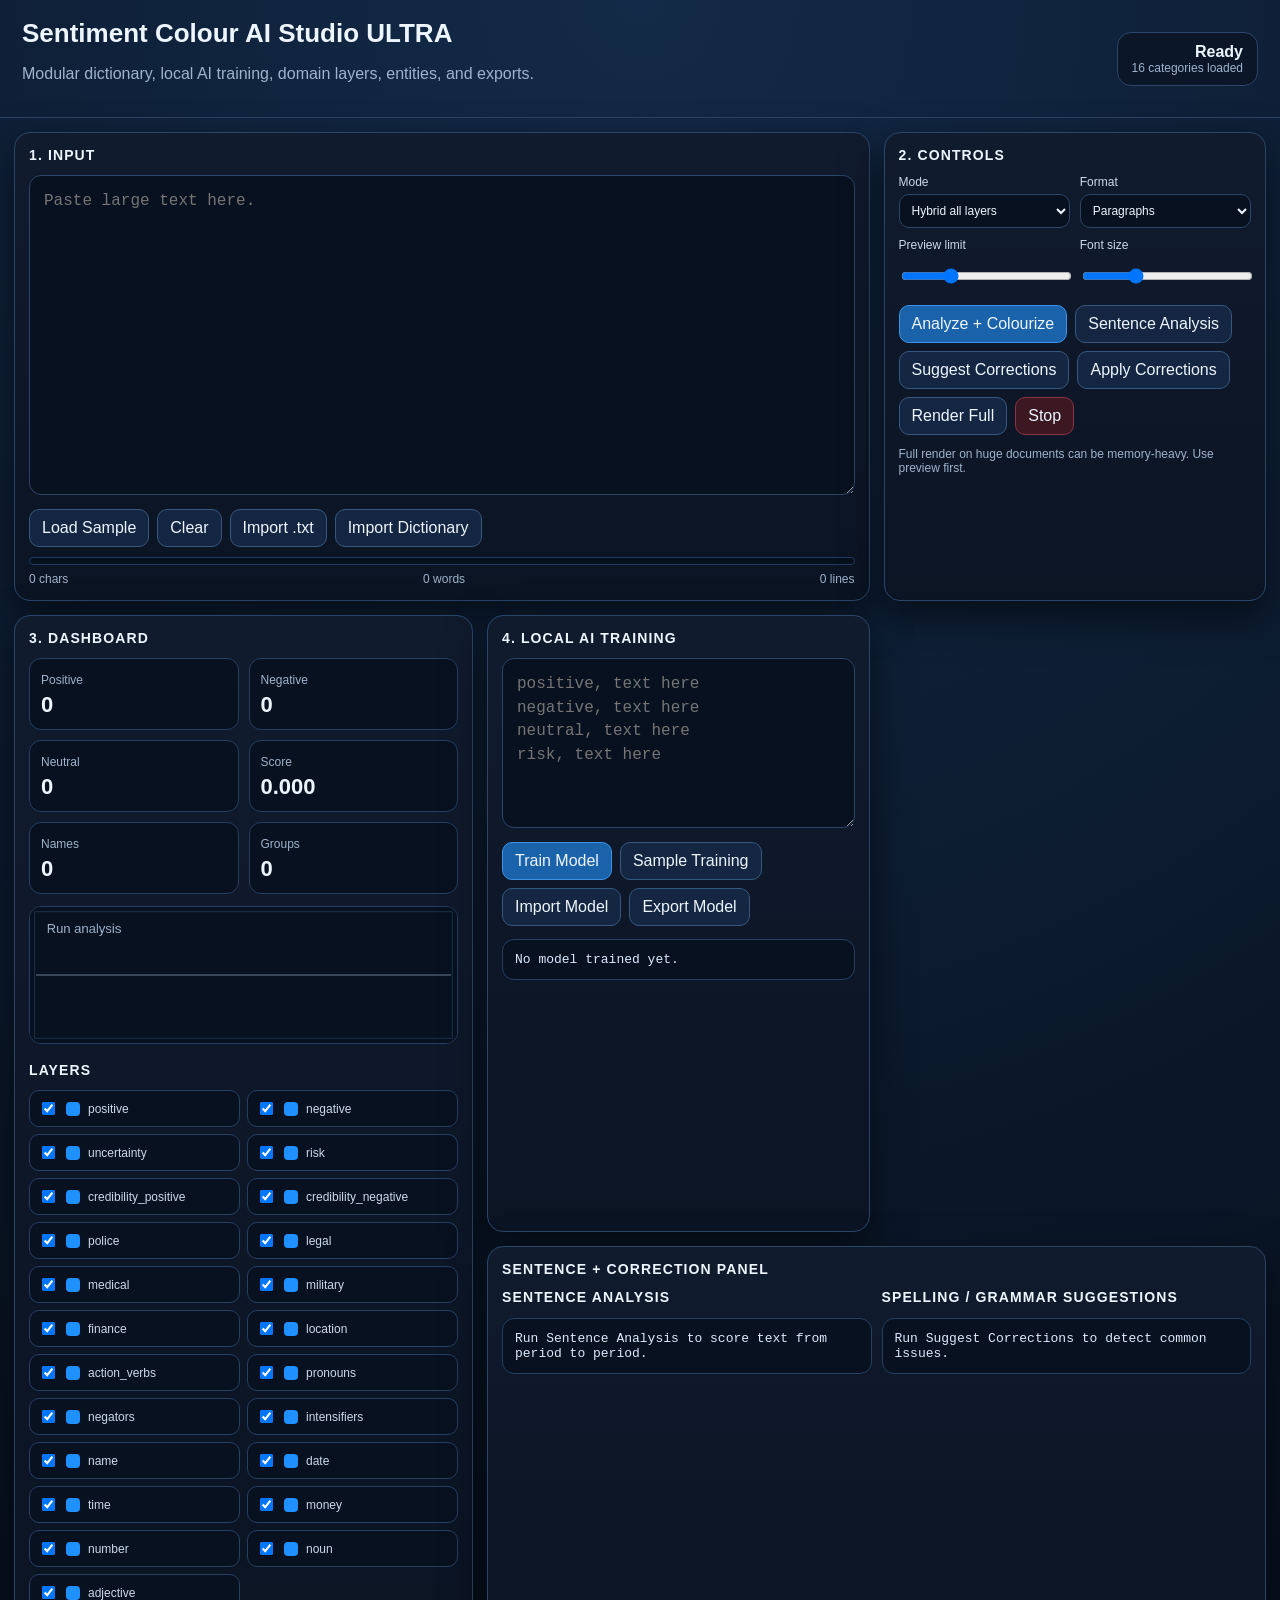
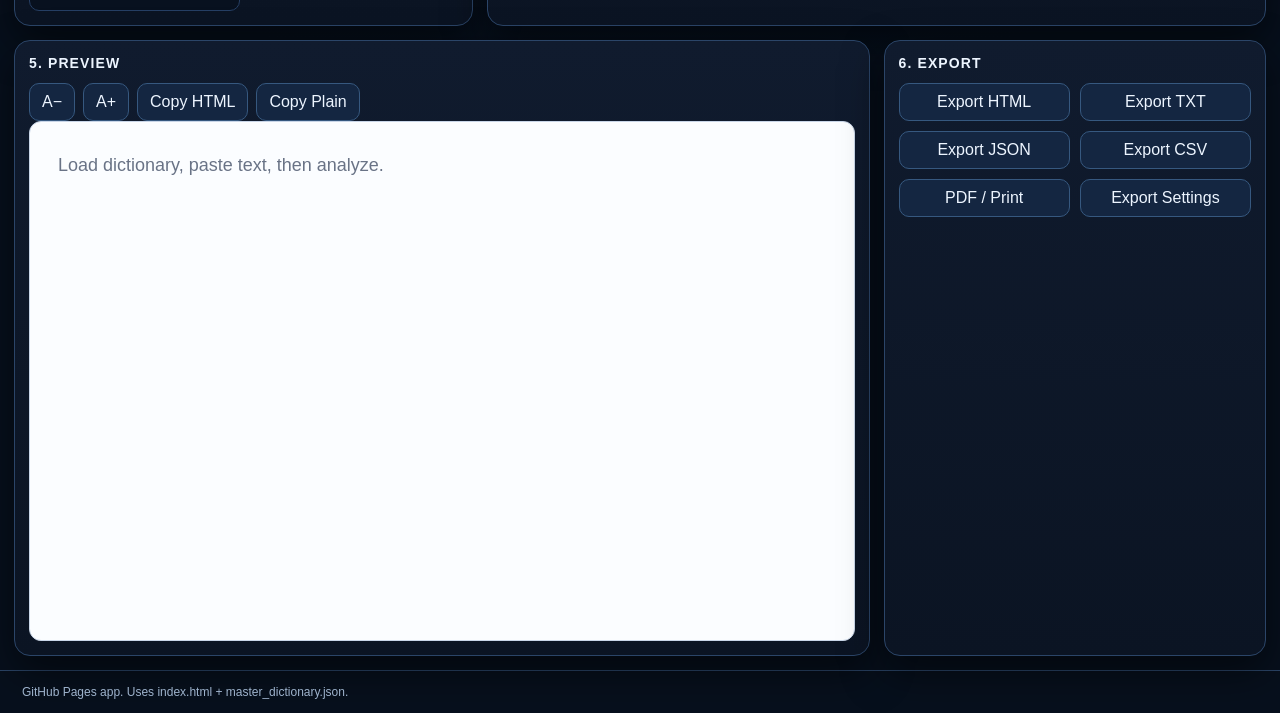
==== commit a24cc91a: "Add files via upload" ====
--- a/index.html
+++ b/index.html
@@ -10,7 +10,7 @@
 header{padding:18px 22px;border-bottom:1px solid var(--line);display:flex;justify-content:space-between;gap:14px;align-items:center}h1{margin:0;font-size:26px}p{color:var(--muted)}
 .status{border:1px solid var(--line);background:#0b1628;border-radius:14px;padding:10px 14px;text-align:right}.status span{display:block;color:var(--muted);font-size:12px}
 .layout{display:grid;grid-template-columns:1.2fr 1fr 1fr;gap:14px;padding:14px}.panel{background:linear-gradient(180deg,var(--panel),#0b1423);border:1px solid var(--line);border-radius:16px;padding:14px;box-shadow:0 16px 40px #0008}
-.input,.previewPanel{grid-column:span 2}.dash{grid-row:span 2}h2{font-size:14px;letter-spacing:.08em;text-transform:uppercase;margin:0 0 12px}
+.input,.previewPanel,.sentencePanel{grid-column:span 2}.dash{grid-row:span 2}h2{font-size:14px;letter-spacing:.08em;text-transform:uppercase;margin:0 0 12px}
 textarea{width:100%;min-height:320px;background:#08111f;color:var(--text);border:1px solid var(--line);border-radius:12px;padding:14px;line-height:1.48;font-size:16px;resize:vertical}
 button,label.file,select,input{font:inherit}button,label.file{border:1px solid #36587f;background:#142641;color:var(--text);border-radius:10px;padding:9px 12px;cursor:pointer;text-align:center}button:hover,label.file:hover{background:#1b3458}.primary{background:#1a63aa;border-color:#3d93e6}.danger{background:#3b1822;border-color:#8d3446}.file input{display:none}
 .row{display:flex;flex-wrap:wrap;gap:8px;margin-top:10px}.grid2{display:grid;grid-template-columns:1fr 1fr;gap:10px}.grid3{display:grid;grid-template-columns:repeat(3,1fr);gap:10px}
@@ -31,9 +31,24 @@
 <header><div><h1>Sentiment Colour AI Studio ULTRA</h1><p>Modular dictionary, local AI training, domain layers, entities, and exports.</p></div><div class="status"><b id="readyState">Loading dictionary...</b><span id="dictStats">master_dictionary.json</span></div></header>
 <main class="layout">
 <section class="panel input"><h2>1. Input</h2><textarea id="inputText" placeholder="Paste large text here."></textarea><div class="row"><button id="sampleBtn">Load Sample</button><button id="clearBtn">Clear</button><label class="file">Import .txt<input id="fileInput" type="file" accept=".txt,.md,.csv,.html"></label><label class="file">Import Dictionary<input id="dictInput" type="file" accept=".json"></label></div><div class="meter"><div id="limitBar"></div></div><div class="statsline"><span id="charCount">0 chars</span><span id="wordCount">0 words</span><span id="lineCount">0 lines</span></div></section>
-<section class="panel controls"><h2>2. Controls</h2><div class="grid2"><label>Mode<select id="mode"><option value="hybrid">Hybrid all layers</option><option value="sentiment">Sentiment only</option><option value="domain">Domain groups</option><option value="entity">Entities only</option><option value="ai">Local AI only</option></select></label><label>Format<select id="format"><option value="paragraphs">Paragraphs</option><option value="sentences">Sentence blocks</option><option value="poetry">Line preserved</option><option value="compact">Compact</option></select></label><label>Preview limit<input id="previewLimit" type="range" min="2000" max="60000" step="1000" value="16000"></label><label>Font size<input id="fontSize" type="range" min="12" max="34" value="18"></label></div><div class="row"><button id="processBtn" class="primary">Analyze + Colourize</button><button id="renderAllBtn">Render Full</button><button id="stopBtn" class="danger">Stop</button></div><p class="note">Full render on huge documents can be memory-heavy. Use preview first.</p></section>
+<section class="panel controls"><h2>2. Controls</h2><div class="grid2"><label>Mode<select id="mode"><option value="hybrid">Hybrid all layers</option><option value="sentiment">Sentiment only</option><option value="domain">Domain groups</option><option value="entity">Entities only</option><option value="ai">Local AI only</option></select></label><label>Format<select id="format"><option value="paragraphs">Paragraphs</option><option value="sentences">Sentence blocks</option><option value="poetry">Line preserved</option><option value="compact">Compact</option></select></label><label>Preview limit<input id="previewLimit" type="range" min="2000" max="60000" step="1000" value="16000"></label><label>Font size<input id="fontSize" type="range" min="12" max="34" value="18"></label></div><div class="row"><button id="processBtn" class="primary">Analyze + Colourize</button><button id="sentenceBtn">Sentence Analysis</button><button id="correctBtn">Suggest Corrections</button><button id="applyCorrectionsBtn">Apply Corrections</button><button id="renderAllBtn">Render Full</button><button id="stopBtn" class="danger">Stop</button></div><p class="note">Full render on huge documents can be memory-heavy. Use preview first.</p></section>
 <section class="panel dash"><h2>3. Dashboard</h2><div class="cards"><div class="card"><span>Positive</span><b id="posCount">0</b></div><div class="card"><span>Negative</span><b id="negCount">0</b></div><div class="card"><span>Neutral</span><b id="neuCount">0</b></div><div class="card"><span>Score</span><b id="score">0.000</b></div><div class="card"><span>Names</span><b id="nameCount">0</b></div><div class="card"><span>Groups</span><b id="groupCount">0</b></div></div><canvas id="chart" width="720" height="230"></canvas><h2 style="margin-top:14px">Layers</h2><div id="legend" class="legend"></div></section>
 <section class="panel training"><h2>4. Local AI Training</h2><textarea id="trainingData" style="min-height:170px" placeholder="positive, text here&#10;negative, text here&#10;neutral, text here&#10;risk, text here"></textarea><div class="row"><button id="trainBtn" class="primary">Train Model</button><button id="sampleTrainBtn">Sample Training</button><label class="file">Import Model<input id="modelInput" type="file" accept=".json"></label><button id="exportModel">Export Model</button></div><pre id="modelLog">No model trained yet.</pre></section>
+
+<section class="panel sentencePanel">
+<h2>Sentence + Correction Panel</h2>
+<div class="grid2">
+<div>
+<h2>Sentence Analysis</h2>
+<pre id="sentenceLog">Run Sentence Analysis to score text from period to period.</pre>
+</div>
+<div>
+<h2>Spelling / Grammar Suggestions</h2>
+<pre id="correctionLog">Run Suggest Corrections to detect common issues.</pre>
+</div>
+</div>
+</section>
+
 <section class="panel previewPanel"><h2>5. Preview</h2><div class="toolbar row"><button id="zoomOut">A−</button><button id="zoomIn">A+</button><button id="copyHtml">Copy HTML</button><button id="copyPlain">Copy Plain</button></div><article id="preview" class="preview"></article></section>
 <section class="panel exports"><h2>6. Export</h2><div class="grid2"><button id="exportHtml">Export HTML</button><button id="exportTxt">Export TXT</button><button id="exportJson">Export JSON</button><button id="exportCsv">Export CSV</button><button id="exportPdf">PDF / Print</button><button id="exportSettings">Export Settings</button></div></section>
 </main><footer>GitHub Pages app. Uses index.html + master_dictionary.json.</footer>
@@ -44,7 +59,7 @@
 async function loadDict(){try{const r=await fetch("master_dictionary.json",{cache:"no-store"}); DICT=await r.json(); setupDict();}catch(e){$("readyState").textContent="Dictionary not auto-loaded";$("dictStats").textContent="Use Import Dictionary";}}
 function setupDict(){SETS={}; for(const sec of ["sentiment","domains","grammar"]){for(const [k,v] of Object.entries(DICT[sec]||{}))SETS[k]=new Set(v.map(x=>String(x).toLowerCase()));} PATTERNS={}; for(const [k,arr] of Object.entries(DICT.patterns||{}))PATTERNS[k]=arr.map(x=>new RegExp(x,"i")); $("readyState").textContent="Ready"; $("dictStats").textContent=`${Object.keys(SETS).length} categories loaded`; buildLegend(); resetModel();}
 document.addEventListener("DOMContentLoaded",()=>{bind(); updateCounts(); drawChart([]); loadDict();});
-function bind(){$("inputText").oninput=updateCounts;$("sampleBtn").onclick=sample;$("clearBtn").onclick=clearAll;$("fileInput").onchange=importText;$("dictInput").onchange=importDict;$("processBtn").onclick=()=>process(false);$("renderAllBtn").onclick=()=>process(true);$("stopBtn").onclick=()=>stopped=true;$("zoomIn").onclick=()=>font(1);$("zoomOut").onclick=()=>font(-1);$("copyHtml").onclick=()=>navigator.clipboard.writeText(fullHtml||"");$("copyPlain").onclick=()=>navigator.clipboard.writeText(plainText||"");$("trainBtn").onclick=train;$("sampleTrainBtn").onclick=sampleTrain;$("modelInput").onchange=importModel;$("exportModel").onclick=()=>save("local_ai_model.json","application/json",JSON.stringify(aiModel,null,2));$("exportHtml").onclick=exportHtml;$("exportTxt").onclick=()=>save("text.txt","text/plain",plainText||"");$("exportJson").onclick=()=>save("analysis.json","application/json",JSON.stringify({result:lastResult,settings:getSettings()},null,2));$("exportCsv").onclick=exportCsv;$("exportPdf").onclick=exportPdf;$("exportSettings").onclick=()=>save("settings.json","application/json",JSON.stringify(getSettings(),null,2));}
+function bind(){$("inputText").oninput=updateCounts;$("sampleBtn").onclick=sample;$("clearBtn").onclick=clearAll;$("fileInput").onchange=importText;$("dictInput").onchange=importDict;$("processBtn").onclick=()=>process(false);$("sentenceBtn").onclick=sentenceAnalysis;$("correctBtn").onclick=suggestCorrections;$("applyCorrectionsBtn").onclick=applyCorrections;$("renderAllBtn").onclick=()=>process(true);$("stopBtn").onclick=()=>stopped=true;$("zoomIn").onclick=()=>font(1);$("zoomOut").onclick=()=>font(-1);$("copyHtml").onclick=()=>navigator.clipboard.writeText(fullHtml||"");$("copyPlain").onclick=()=>navigator.clipboard.writeText(plainText||"");$("trainBtn").onclick=train;$("sampleTrainBtn").onclick=sampleTrain;$("modelInput").onchange=importModel;$("exportModel").onclick=()=>save("local_ai_model.json","application/json",JSON.stringify(aiModel,null,2));$("exportHtml").onclick=exportHtml;$("exportTxt").onclick=()=>save("text.txt","text/plain",plainText||"");$("exportJson").onclick=()=>save("analysis.json","application/json",JSON.stringify({result:lastResult,settings:getSettings()},null,2));$("exportCsv").onclick=exportCsv;$("exportPdf").onclick=exportPdf;$("exportSettings").onclick=()=>save("settings.json","application/json",JSON.stringify(getSettings(),null,2));}
 function buildLegend(){const names=["positive","negative","uncertainty","risk","credibility_positive","credibility_negative","police","legal","medical","military","finance","location","action_verbs","pronouns","negators","intensifiers","name","date","time","money","number","noun","adjective"]; $("legend").innerHTML=names.map(n=>`<label><input class="layer" type="checkbox" value="${n}" checked><span class="sw" style="background:#1e90ff"></span>${n}</label>`).join("");}
 function layers(){return new Set([...document.querySelectorAll(".layer:checked")].map(x=>x.value));}
 function updateCounts(){let t=$("inputText").value||"", w=t.trim()?t.trim().split(/\s+/).length:0;$("charCount").textContent=t.length.toLocaleString()+" chars";$("wordCount").textContent=w.toLocaleString()+" words";$("lineCount").textContent=(t?(t.match(/\n/g)||[]).length+1:0)+" lines";$("limitBar").style.width=Math.min(100,w/1000000*100)+"%";}
@@ -64,9 +79,135 @@
 function train(){resetModel();let used=0;for(const line of $("trainingData").value.split(/\n+/)){let i=line.indexOf(",");if(i<0)continue;let lab=line.slice(0,i).trim().toLowerCase();if(!aiModel.labels.includes(lab))continue;aiModel.docCounts[lab]++;for(const w of tokAI(line.slice(i+1))){aiModel.wordCounts[lab][w]=(aiModel.wordCounts[lab][w]||0)+1;aiModel.totalWords[lab]++;aiModel.vocabulary[w]=true;}used++;}$("modelLog").textContent=`Trained on ${used} examples. Vocabulary: ${Object.keys(aiModel.vocabulary).length}`;}
 function sampleTrain(){$("trainingData").value="positive, clear reliable helpful accurate strong\nnegative, confusing unreliable false inconsistent hostile\nneutral, file uploaded reviewed and processed\ncredible, corroborated verified consistent documented\nuncertain, maybe unclear appears possibly unknown\nrisk, danger threat urgent unsafe escalation";}
 function importModel(e){let f=e.target.files[0];if(!f)return;let r=new FileReader();r.onload=()=>{aiModel=JSON.parse(r.result);$("modelLog").textContent="Model imported.";};r.readAsText(f);}
+
+function splitSentences(text){
+  return (text.match(/[^.!?]+[.!?]+|[^.!?]+$/g)||[]).map(s=>s.trim()).filter(Boolean);
+}
+
+function sentenceAnalysis(){
+  if(!DICT){$("sentenceLog").textContent="Dictionary not loaded.";return;}
+  const text=$("inputText").value||"";
+  const sentences=splitSentences(text);
+  if(!sentences.length){$("sentenceLog").textContent="No sentences found.";return;}
+  const rows=[];
+  let totalScore=0;
+  sentences.slice(0,500).forEach((s,i)=>{
+    const words=s.match(/[^\s]+/g)||[];
+    let p=0,n=0,tagsFound={};
+    words.forEach(w=>{
+      const k=key(w), sv=sent(k);
+      if(sv>0)p++; if(sv<0)n++;
+      tags(w,"").forEach(tag=>tagsFound[tag]=(tagsFound[tag]||0)+1);
+    });
+    const score=(p-n)/Math.max(1,words.length);
+    totalScore+=score;
+    const topTags=Object.entries(tagsFound).sort((a,b)=>b[1]-a[1]).slice(0,5).map(x=>x[0]).join(", ");
+    rows.push(`${String(i+1).padStart(3,"0")} | score ${score.toFixed(3).padStart(7)} | +${p} -${n} | ${topTags}\n${s}`);
+  });
+  $("sentenceLog").textContent=`Sentences analyzed: ${sentences.length}\nAverage sentence score: ${(totalScore/Math.max(1,sentences.length)).toFixed(3)}\nShowing first 500 sentences.\n\n`+rows.join("\n\n");
+}
+
+let pendingCorrections=[];
+
+function buildKnownWords(){
+  const known=new Set();
+  if(DICT){
+    for(const section of ["sentiment","domains","grammar"]){
+      for(const arr of Object.values(DICT[section]||{})) arr.forEach(w=>known.add(String(w).toLowerCase()));
+    }
+  }
+  ["the","and","that","this","there","their","because","with","from","have","were","was","are","been","being","into","about","would","could","should","before","after","between","through","people","person","document","report"].forEach(w=>known.add(w));
+  return known;
+}
+
+function editDistance(a,b){
+  if(Math.abs(a.length-b.length)>2)return 99;
+  const dp=Array(a.length+1).fill(0).map(()=>Array(b.length+1).fill(0));
+  for(let i=0;i<=a.length;i++)dp[i][0]=i;
+  for(let j=0;j<=b.length;j++)dp[0][j]=j;
+  for(let i=1;i<=a.length;i++)for(let j=1;j<=b.length;j++){
+    dp[i][j]=Math.min(dp[i-1][j]+1,dp[i][j-1]+1,dp[i-1][j-1]+(a[i-1]===b[j-1]?0:1));
+  }
+  return dp[a.length][b.length];
+}
+
+function closestWord(w,known){
+  if(w.length<4||known.has(w))return null;
+  let best=null,bd=3;
+  const first=w[0];
+  for(const cand of known){
+    if(cand[0]!==first || Math.abs(cand.length-w.length)>2)continue;
+    const d=editDistance(w,cand);
+    if(d<bd){bd=d;best=cand;if(d===1)break;}
+  }
+  return best;
+}
+
+function suggestCorrections(){
+  const text=$("inputText").value||"";
+  const known=buildKnownWords();
+  const suggestions=[];
+  const common={
+    "teh":"the","recieve":"receive","seperate":"separate","definately":"definitely","occured":"occurred","wich":"which","thier":"their","adn":"and","becuase":"because","suspto":"supposed to","peroid":"period","jsut":"just","lexacon":"lexicon","funcitoning":"functioning","functiong":"functioning"
+  };
+  pendingCorrections=[];
+  for(const [bad,good] of Object.entries(common)){
+    const rx=new RegExp("\\b"+bad+"\\b","gi");
+    if(rx.test(text)){suggestions.push(`${bad} → ${good}`);pendingCorrections.push([rx,good]);}
+  }
+  const words=[...new Set((text.toLowerCase().match(/[a-z][a-z']{3,}/g)||[]))].slice(0,2000);
+  for(const w of words){
+    if(common[w]||known.has(w))continue;
+    const c=closestWord(w,known);
+    if(c && c!==w){
+      suggestions.push(`${w} → ${c}`);
+      pendingCorrections.push([new RegExp("\\b"+w.replace(/[.*+?^${}()|[\]\\]/g,"\\$&")+"\\b","gi"),c]);
+      if(suggestions.length>=150)break;
+    }
+  }
+  const grammar=[];
+  if(/\bi\b/.test(text)) grammar.push("Standalone lowercase “i” should usually be “I”.");
+  if(/\s{2,}/.test(text)) grammar.push("Multiple spaces detected.");
+  if(/[A-Za-z],[A-Za-z]/.test(text)) grammar.push("Comma may need a following space.");
+  if(/[.!?][a-z]/.test(text)) grammar.push("Sentence-ending punctuation may need a following space/capital.");
+  $("correctionLog").textContent=(suggestions.length?("Spelling suggestions:\n"+suggestions.join("\n")):"No spelling suggestions found.") + (grammar.length?("\n\nGrammar checks:\n"+grammar.join("\n")):"");
+}
+
+function applyCorrections(){
+  if(!pendingCorrections.length)suggestCorrections();
+  let text=$("inputText").value||"";
+  pendingCorrections.slice(0,300).forEach(([rx,good])=>{text=text.replace(rx,good);});
+  text=text.replace(/\bi\b/g,"I").replace(/\s{2,}/g," ").replace(/,([A-Za-z])/g,", $1").replace(/([.!?])([a-z])/g,(m,p,c)=>p+" "+c.toUpperCase());
+  $("inputText").value=text;
+  updateCounts();
+  $("correctionLog").textContent += "\n\nApplied available automatic corrections. Review the text manually.";
+}
+
 function font(d){let n=Math.max(12,Math.min(36,Number($("fontSize").value)+d));$("fontSize").value=n;$("preview").style.fontSize=n+"px";}
 function save(n,t,d){let a=document.createElement("a");a.href=URL.createObjectURL(new Blob([d],{type:t}));a.download=n;a.click();}
-function docHtml(){return `<!doctype html><html><head><meta charset="utf-8"><title>Colourized Text</title><style>${document.querySelector("style").textContent}</style></head><body><article class="preview">${fullHtml}</article></body></html>`;}
+function statsHtml(){
+  const r=lastResult||{positive:0,negative:0,neutral:0,total:0,score:0,names:0,groups:0};
+  const date=new Date().toLocaleString();
+  return `<section class="report-cover">
+    <h1>Sentiment Colour AI Studio ULTRA Report</h1>
+    <p><b>Generated:</b> ${date}</p>
+    <table class="report-table">
+      <tr><td>Total words</td><td>${(r.total||0).toLocaleString()}</td></tr>
+      <tr><td>Positive words</td><td>${(r.positive||0).toLocaleString()}</td></tr>
+      <tr><td>Negative words</td><td>${(r.negative||0).toLocaleString()}</td></tr>
+      <tr><td>Neutral words</td><td>${(r.neutral||0).toLocaleString()}</td></tr>
+      <tr><td>Overall score</td><td>${Number(r.score||0).toFixed(3)}</td></tr>
+      <tr><td>Name-like tokens</td><td>${(r.names||0).toLocaleString()}</td></tr>
+      <tr><td>Tagged groups</td><td>${(r.groups||0).toLocaleString()}</td></tr>
+    </table>
+    <h2>Notes</h2>
+    <p>This report contains automated local text analysis. Sentiment, grammar-like tags, names, and groups are heuristic indicators and should be reviewed by a human.</p>
+  </section>`;
+}
+function docHtml(){
+  const extra=`.report-cover{font-family:Georgia,serif;line-height:1.55;padding:40px;max-width:900px;margin:auto;page-break-after:always}.report-table{border-collapse:collapse;width:100%;margin:20px 0}.report-table td{border:1px solid #999;padding:8px}.report-table td:first-child{font-weight:bold;background:#f1f5f9}`;
+  return `<!doctype html><html><head><meta charset="utf-8"><title>Colourized Text Report</title><style>${document.querySelector("style").textContent}${extra}</style></head><body>${statsHtml()}<article class="preview">${fullHtml||esc(plainText||"")}</article></body></html>`;
+}
 function exportHtml(){save("colourized_text.html","text/html",docHtml());}
 function exportCsv(){let rows=["index,word,tags,sentiment"], toks=($("inputText").value||"").match(/[^\s]+/g)||[];toks.forEach((tok,i)=>{let k=key(tok);rows.push(`${i+1},"${tok.replace(/"/g,'""')}","${tags(tok,"").join("|")}",${sent(k)}`);});save("word_analysis.csv","text/csv",rows.join("\n"));}
 function exportPdf(){let w=window.open("","_blank");w.document.write(docHtml());w.document.close();setTimeout(()=>w.print(),500);}
